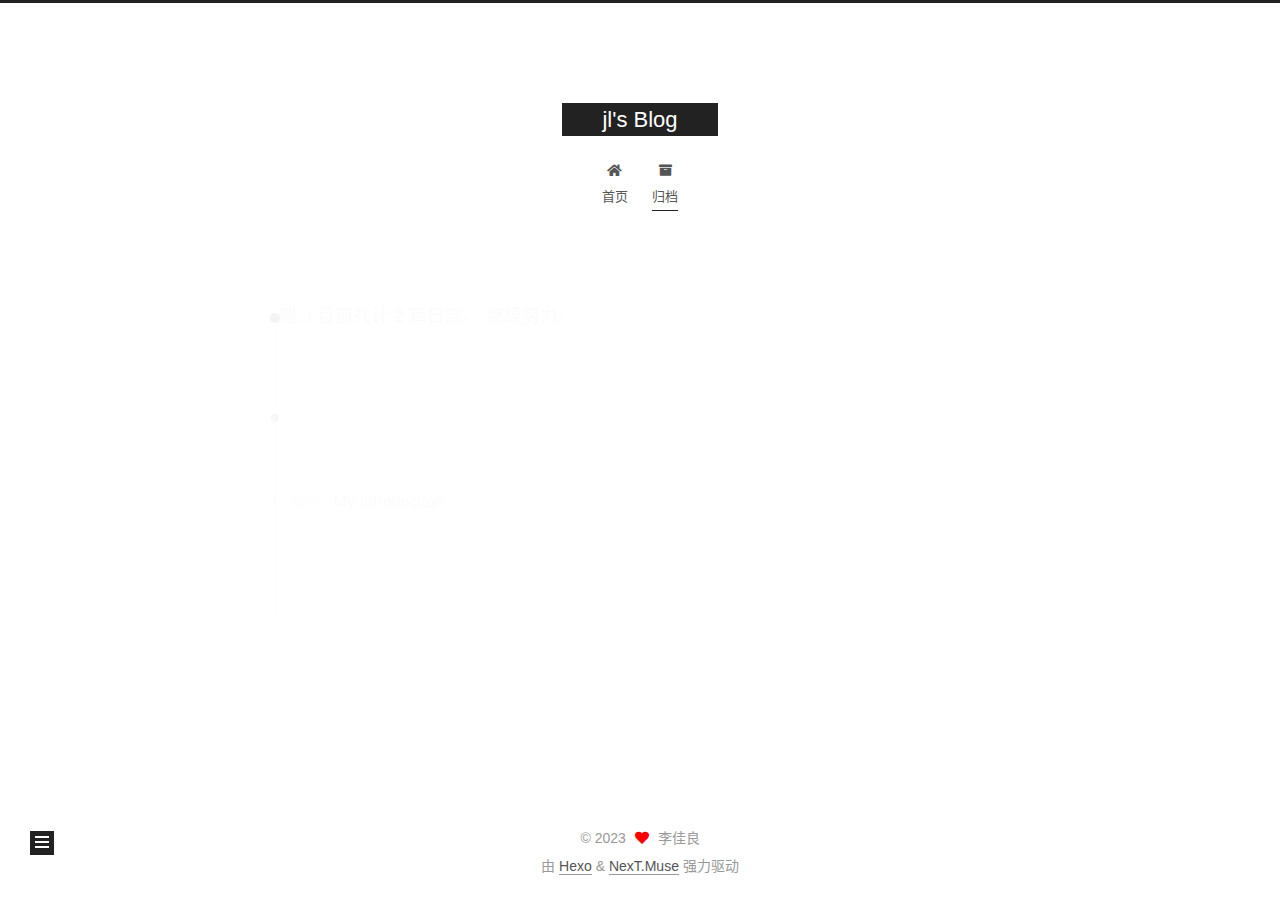
==== archives/index.html @ 87180739 "Site updated: 2023-02-27 22:32:54" ====
<!DOCTYPE html>
<html lang="zh-CN">
<head>
  <meta charset="UTF-8">
<meta name="viewport" content="width=device-width, initial-scale=1, maximum-scale=2">
<meta name="theme-color" content="#222">
<meta name="generator" content="Hexo 5.4.2">
  <link rel="apple-touch-icon" sizes="180x180" href="/images/apple-touch-icon-next.png">
  <link rel="icon" type="image/png" sizes="32x32" href="/images/favicon-32x32-next.png">
  <link rel="icon" type="image/png" sizes="16x16" href="/images/favicon-16x16-next.png">
  <link rel="mask-icon" href="/images/logo.svg" color="#222">

<link rel="stylesheet" href="/css/main.css">


<link rel="stylesheet" href="/lib/font-awesome/css/all.min.css">

<script id="hexo-configurations">
    var NexT = window.NexT || {};
    var CONFIG = {"hostname":"jlfcrnm.cn","root":"/","scheme":"Muse","version":"7.8.0","exturl":false,"sidebar":{"position":"left","display":"post","padding":18,"offset":12,"onmobile":false},"copycode":{"enable":false,"show_result":false,"style":null},"back2top":{"enable":true,"sidebar":false,"scrollpercent":false},"bookmark":{"enable":false,"color":"#222","save":"auto"},"fancybox":false,"mediumzoom":false,"lazyload":false,"pangu":false,"comments":{"style":"tabs","active":null,"storage":true,"lazyload":false,"nav":null},"algolia":{"hits":{"per_page":10},"labels":{"input_placeholder":"Search for Posts","hits_empty":"We didn't find any results for the search: ${query}","hits_stats":"${hits} results found in ${time} ms"}},"localsearch":{"enable":false,"trigger":"auto","top_n_per_article":1,"unescape":false,"preload":false},"motion":{"enable":true,"async":false,"transition":{"post_block":"fadeIn","post_header":"slideDownIn","post_body":"slideDownIn","coll_header":"slideLeftIn","sidebar":"slideUpIn"}}};
  </script>

  <meta property="og:type" content="website">
<meta property="og:title" content="jl&#39;s Blog">
<meta property="og:url" content="http://jlfcrnm.cn/archives/index.html">
<meta property="og:site_name" content="jl&#39;s Blog">
<meta property="og:locale" content="zh_CN">
<meta property="article:author" content="李佳良">
<meta name="twitter:card" content="summary">

<link rel="canonical" href="http://jlfcrnm.cn/archives/">


<script id="page-configurations">
  // https://hexo.io/docs/variables.html
  CONFIG.page = {
    sidebar: "",
    isHome : false,
    isPost : false,
    lang   : 'zh-CN'
  };
</script>

  <title>归档 | jl's Blog</title>
  






  <noscript>
  <style>
  .use-motion .brand,
  .use-motion .menu-item,
  .sidebar-inner,
  .use-motion .post-block,
  .use-motion .pagination,
  .use-motion .comments,
  .use-motion .post-header,
  .use-motion .post-body,
  .use-motion .collection-header { opacity: initial; }

  .use-motion .site-title,
  .use-motion .site-subtitle {
    opacity: initial;
    top: initial;
  }

  .use-motion .logo-line-before i { left: initial; }
  .use-motion .logo-line-after i { right: initial; }
  </style>
</noscript>

</head>

<body itemscope itemtype="http://schema.org/WebPage">
  <div class="container use-motion">
    <div class="headband"></div>

    <header class="header" itemscope itemtype="http://schema.org/WPHeader">
      <div class="header-inner"><div class="site-brand-container">
  <div class="site-nav-toggle">
    <div class="toggle" aria-label="切换导航栏">
      <span class="toggle-line toggle-line-first"></span>
      <span class="toggle-line toggle-line-middle"></span>
      <span class="toggle-line toggle-line-last"></span>
    </div>
  </div>

  <div class="site-meta">

    <a href="/" class="brand" rel="start">
      <span class="logo-line-before"><i></i></span>
      <h1 class="site-title">jl's Blog</h1>
      <span class="logo-line-after"><i></i></span>
    </a>
  </div>

  <div class="site-nav-right">
    <div class="toggle popup-trigger">
    </div>
  </div>
</div>




<nav class="site-nav">
  <ul id="menu" class="main-menu menu">
        <li class="menu-item menu-item-home">

    <a href="/" rel="section"><i class="fa fa-home fa-fw"></i>首页</a>

  </li>
        <li class="menu-item menu-item-archives">

    <a href="/archives/" rel="section"><i class="fa fa-archive fa-fw"></i>归档</a>

  </li>
  </ul>
</nav>




</div>
    </header>

    
  <div class="back-to-top">
    <i class="fa fa-arrow-up"></i>
    <span>0%</span>
  </div>


    <main class="main">
      <div class="main-inner">
        <div class="content-wrap">
          

          <div class="content archive">
            

  
  
  
  <div class="post-block">
    <div class="posts-collapse">
      <div class="collection-title">
        <span class="collection-header">嗯..! 目前共计 2 篇日志。 继续努力。</span>
      </div>

      
    <div class="collection-year">
      <span class="collection-header">2023</span>
    </div>

  <article itemscope itemtype="http://schema.org/Article">
    <header class="post-header">

      <div class="post-meta">
        <time itemprop="dateCreated"
              datetime="2023-02-27T22:08:39+08:00"
              content="2023-02-27">
          02-27
        </time>
      </div>

      <div class="post-title">
          <a class="post-title-link" href="/2023/02/27/My%20introduction/" itemprop="url">
            <span itemprop="name">My Introduction</span>
          </a>
      </div>

    </header>
  </article>

  <article itemscope itemtype="http://schema.org/Article">
    <header class="post-header">

      <div class="post-meta">
        <time itemprop="dateCreated"
              datetime="2023-02-24T16:50:26+08:00"
              content="2023-02-24">
          02-24
        </time>
      </div>

      <div class="post-title">
          <a class="post-title-link" href="/2023/02/24/hello-world/" itemprop="url">
            <span itemprop="name">Hello World</span>
          </a>
      </div>

    </header>
  </article>


    </div>
  </div>
  
  
  

  



          </div>
          

<script>
  window.addEventListener('tabs:register', () => {
    let { activeClass } = CONFIG.comments;
    if (CONFIG.comments.storage) {
      activeClass = localStorage.getItem('comments_active') || activeClass;
    }
    if (activeClass) {
      let activeTab = document.querySelector(`a[href="#comment-${activeClass}"]`);
      if (activeTab) {
        activeTab.click();
      }
    }
  });
  if (CONFIG.comments.storage) {
    window.addEventListener('tabs:click', event => {
      if (!event.target.matches('.tabs-comment .tab-content .tab-pane')) return;
      let commentClass = event.target.classList[1];
      localStorage.setItem('comments_active', commentClass);
    });
  }
</script>

        </div>
          
  
  <div class="toggle sidebar-toggle">
    <span class="toggle-line toggle-line-first"></span>
    <span class="toggle-line toggle-line-middle"></span>
    <span class="toggle-line toggle-line-last"></span>
  </div>

  <aside class="sidebar">
    <div class="sidebar-inner">

      <ul class="sidebar-nav motion-element">
        <li class="sidebar-nav-toc">
          文章目录
        </li>
        <li class="sidebar-nav-overview">
          站点概览
        </li>
      </ul>

      <!--noindex-->
      <div class="post-toc-wrap sidebar-panel">
      </div>
      <!--/noindex-->

      <div class="site-overview-wrap sidebar-panel">
        <div class="site-author motion-element" itemprop="author" itemscope itemtype="http://schema.org/Person">
  <p class="site-author-name" itemprop="name">李佳良</p>
  <div class="site-description" itemprop="description"></div>
</div>
<div class="site-state-wrap motion-element">
  <nav class="site-state">
      <div class="site-state-item site-state-posts">
          <a href="/archives/">
        
          <span class="site-state-item-count">2</span>
          <span class="site-state-item-name">日志</span>
        </a>
      </div>
  </nav>
</div>



      </div>

    </div>
  </aside>
  <div id="sidebar-dimmer"></div>


      </div>
    </main>

    <footer class="footer">
      <div class="footer-inner">
        

        

<div class="copyright">
  
  &copy; 
  <span itemprop="copyrightYear">2023</span>
  <span class="with-love">
    <i class="fa fa-heart"></i>
  </span>
  <span class="author" itemprop="copyrightHolder">李佳良</span>
</div>
  <div class="powered-by">由 <a href="https://hexo.io/" class="theme-link" rel="noopener" target="_blank">Hexo</a> & <a href="https://muse.theme-next.org/" class="theme-link" rel="noopener" target="_blank">NexT.Muse</a> 强力驱动
  </div>

        








      </div>
    </footer>
  </div>

  
  <script src="/lib/anime.min.js"></script>
  <script src="/lib/velocity/velocity.min.js"></script>
  <script src="/lib/velocity/velocity.ui.min.js"></script>

<script src="/js/utils.js"></script>

<script src="/js/motion.js"></script>


<script src="/js/schemes/muse.js"></script>


<script src="/js/next-boot.js"></script>




  















  

  

</body>
</html>
---- css/main.css ----
:root {
  --body-bg-color: #fff;
  --content-bg-color: #fff;
  --card-bg-color: #f5f5f5;
  --text-color: #555;
  --blockquote-color: #666;
  --link-color: #555;
  --link-hover-color: #222;
  --brand-color: #fff;
  --brand-hover-color: #fff;
  --table-row-odd-bg-color: #f9f9f9;
  --table-row-hover-bg-color: #f5f5f5;
  --menu-item-bg-color: #f5f5f5;
  --btn-default-bg: #222;
  --btn-default-color: #fff;
  --btn-default-border-color: #222;
  --btn-default-hover-bg: #fff;
  --btn-default-hover-color: #222;
  --btn-default-hover-border-color: #222;
}
html {
  line-height: 1.15; /* 1 */
  -webkit-text-size-adjust: 100%; /* 2 */
}
body {
  margin: 0;
}
main {
  display: block;
}
h1 {
  font-size: 2em;
  margin: 0.67em 0;
}
hr {
  box-sizing: content-box; /* 1 */
  height: 0; /* 1 */
  overflow: visible; /* 2 */
}
pre {
  font-family: monospace, monospace; /* 1 */
  font-size: 1em; /* 2 */
}
a {
  background: transparent;
}
abbr[title] {
  border-bottom: none; /* 1 */
  text-decoration: underline; /* 2 */
  text-decoration: underline dotted; /* 2 */
}
b,
strong {
  font-weight: bolder;
}
code,
kbd,
samp {
  font-family: monospace, monospace; /* 1 */
  font-size: 1em; /* 2 */
}
small {
  font-size: 80%;
}
sub,
sup {
  font-size: 75%;
  line-height: 0;
  position: relative;
  vertical-align: baseline;
}
sub {
  bottom: -0.25em;
}
sup {
  top: -0.5em;
}
img {
  border-style: none;
}
button,
input,
optgroup,
select,
textarea {
  font-family: inherit; /* 1 */
  font-size: 100%; /* 1 */
  line-height: 1.15; /* 1 */
  margin: 0; /* 2 */
}
button,
input {
/* 1 */
  overflow: visible;
}
button,
select {
/* 1 */
  text-transform: none;
}
button,
[type='button'],
[type='reset'],
[type='submit'] {
  -webkit-appearance: button;
}
button::-moz-focus-inner,
[type='button']::-moz-focus-inner,
[type='reset']::-moz-focus-inner,
[type='submit']::-moz-focus-inner {
  border-style: none;
  padding: 0;
}
button:-moz-focusring,
[type='button']:-moz-focusring,
[type='reset']:-moz-focusring,
[type='submit']:-moz-focusring {
  outline: 1px dotted ButtonText;
}
fieldset {
  padding: 0.35em 0.75em 0.625em;
}
legend {
  box-sizing: border-box; /* 1 */
  color: inherit; /* 2 */
  display: table; /* 1 */
  max-width: 100%; /* 1 */
  padding: 0; /* 3 */
  white-space: normal; /* 1 */
}
progress {
  vertical-align: baseline;
}
textarea {
  overflow: auto;
}
[type='checkbox'],
[type='radio'] {
  box-sizing: border-box; /* 1 */
  padding: 0; /* 2 */
}
[type='number']::-webkit-inner-spin-button,
[type='number']::-webkit-outer-spin-button {
  height: auto;
}
[type='search'] {
  outline-offset: -2px; /* 2 */
  -webkit-appearance: textfield; /* 1 */
}
[type='search']::-webkit-search-decoration {
  -webkit-appearance: none;
}
::-webkit-file-upload-button {
  font: inherit; /* 2 */
  -webkit-appearance: button; /* 1 */
}
details {
  display: block;
}
summary {
  display: list-item;
}
template {
  display: none;
}
[hidden] {
  display: none;
}
::selection {
  background: #262a30;
  color: #eee;
}
html,
body {
  height: 100%;
}
body {
  background: var(--body-bg-color);
  color: var(--text-color);
  font-family: 'Lato', "PingFang SC", "Microsoft YaHei", sans-serif;
  font-size: 1em;
  line-height: 2;
}
@media (max-width: 991px) {
  body {
    padding-left: 0 !important;
    padding-right: 0 !important;
  }
}
h1,
h2,
h3,
h4,
h5,
h6 {
  font-family: 'Lato', "PingFang SC", "Microsoft YaHei", sans-serif;
  font-weight: bold;
  line-height: 1.5;
  margin: 20px 0 15px;
}
h1 {
  font-size: 1.5em;
}
h2 {
  font-size: 1.375em;
}
h3 {
  font-size: 1.25em;
}
h4 {
  font-size: 1.125em;
}
h5 {
  font-size: 1em;
}
h6 {
  font-size: 0.875em;
}
p {
  margin: 0 0 20px 0;
}
a,
span.exturl {
  border-bottom: 1px solid #999;
  color: var(--link-color);
  outline: 0;
  text-decoration: none;
  overflow-wrap: break-word;
  word-wrap: break-word;
  cursor: pointer;
}
a:hover,
span.exturl:hover {
  border-bottom-color: var(--link-hover-color);
  color: var(--link-hover-color);
}
iframe,
img,
video {
  display: block;
  margin-left: auto;
  margin-right: auto;
  max-width: 100%;
}
hr {
  background-image: repeating-linear-gradient(-45deg, #ddd, #ddd 4px, transparent 4px, transparent 8px);
  border: 0;
  height: 3px;
  margin: 40px 0;
}
blockquote {
  border-left: 4px solid #ddd;
  color: var(--blockquote-color);
  margin: 0;
  padding: 0 15px;
}
blockquote cite::before {
  content: '-';
  padding: 0 5px;
}
dt {
  font-weight: bold;
}
dd {
  margin: 0;
  padding: 0;
}
kbd {
  background-color: #f5f5f5;
  background-image: linear-gradient(#eee, #fff, #eee);
  border: 1px solid #ccc;
  border-radius: 0.2em;
  box-shadow: 0.1em 0.1em 0.2em rgba(0,0,0,0.1);
  color: #555;
  font-family: inherit;
  padding: 0.1em 0.3em;
  white-space: nowrap;
}
.table-container {
  overflow: auto;
}
table {
  border-collapse: collapse;
  border-spacing: 0;
  font-size: 0.875em;
  margin: 0 0 20px 0;
  width: 100%;
}
tbody tr:nth-of-type(odd) {
  background: var(--table-row-odd-bg-color);
}
tbody tr:hover {
  background: var(--table-row-hover-bg-color);
}
caption,
th,
td {
  font-weight: normal;
  padding: 8px;
  vertical-align: middle;
}
th,
td {
  border: 1px solid #ddd;
  border-bottom: 3px solid #ddd;
}
th {
  font-weight: 700;
  padding-bottom: 10px;
}
td {
  border-bottom-width: 1px;
}
.btn {
  background: var(--btn-default-bg);
  border: 2px solid var(--btn-default-border-color);
  border-radius: 0;
  color: var(--btn-default-color);
  display: inline-block;
  font-size: 0.875em;
  line-height: 2;
  padding: 0 20px;
  text-decoration: none;
  transition-property: background-color;
  transition-delay: 0s;
  transition-duration: 0.2s;
  transition-timing-function: ease-in-out;
}
.btn:hover {
  background: var(--btn-default-hover-bg);
  border-color: var(--btn-default-hover-border-color);
  color: var(--btn-default-hover-color);
}
.btn + .btn {
  margin: 0 0 8px 8px;
}
.btn .fa-fw {
  text-align: left;
  width: 1.285714285714286em;
}
.toggle {
  line-height: 0;
}
.toggle .toggle-line {
  background: #fff;
  display: inline-block;
  height: 2px;
  left: 0;
  position: relative;
  top: 0;
  transition: all 0.4s;
  vertical-align: top;
  width: 100%;
}
.toggle .toggle-line:not(:first-child) {
  margin-top: 3px;
}
.toggle.toggle-arrow .toggle-line-first {
  left: 50%;
  top: 2px;
  transform: rotate(45deg);
  width: 50%;
}
.toggle.toggle-arrow .toggle-line-middle {
  left: 2px;
  width: 90%;
}
.toggle.toggle-arrow .toggle-line-last {
  left: 50%;
  top: -2px;
  transform: rotate(-45deg);
  width: 50%;
}
.toggle.toggle-close .toggle-line-first {
  transform: rotate(-45deg);
  top: 5px;
}
.toggle.toggle-close .toggle-line-middle {
  opacity: 0;
}
.toggle.toggle-close .toggle-line-last {
  transform: rotate(45deg);
  top: -5px;
}
.highlight,
pre {
  background: #f7f7f7;
  color: #4d4d4c;
  line-height: 1.6;
  margin: 0 auto 20px;
}
pre,
code {
  font-family: consolas, Menlo, monospace, "PingFang SC", "Microsoft YaHei";
}
code {
  background: #eee;
  border-radius: 3px;
  color: #555;
  padding: 2px 4px;
  overflow-wrap: break-word;
  word-wrap: break-word;
}
.highlight *::selection {
  background: #d6d6d6;
}
.highlight pre {
  border: 0;
  margin: 0;
  padding: 10px 0;
}
.highlight table {
  border: 0;
  margin: 0;
  width: auto;
}
.highlight td {
  border: 0;
  padding: 0;
}
.highlight figcaption {
  background: #eff2f3;
  color: #4d4d4c;
  display: flex;
  font-size: 0.875em;
  justify-content: space-between;
  line-height: 1.2;
  padding: 0.5em;
}
.highlight figcaption a {
  color: #4d4d4c;
}
.highlight figcaption a:hover {
  border-bottom-color: #4d4d4c;
}
.highlight .gutter {
  -moz-user-select: none;
  -ms-user-select: none;
  -webkit-user-select: none;
  user-select: none;
}
.highlight .gutter pre {
  background: #eff2f3;
  color: #869194;
  padding-left: 10px;
  padding-right: 10px;
  text-align: right;
}
.highlight .code pre {
  background: #f7f7f7;
  padding-left: 10px;
  width: 100%;
}
.gist table {
  width: auto;
}
.gist table td {
  border: 0;
}
pre {
  overflow: auto;
  padding: 10px;
}
pre code {
  background: none;
  color: #4d4d4c;
  font-size: 0.875em;
  padding: 0;
  text-shadow: none;
}
pre .deletion {
  background: #fdd;
}
pre .addition {
  background: #dfd;
}
pre .meta {
  color: #eab700;
  -moz-user-select: none;
  -ms-user-select: none;
  -webkit-user-select: none;
  user-select: none;
}
pre .comment {
  color: #8e908c;
}
pre .variable,
pre .attribute,
pre .tag,
pre .name,
pre .regexp,
pre .ruby .constant,
pre .xml .tag .title,
pre .xml .pi,
pre .xml .doctype,
pre .html .doctype,
pre .css .id,
pre .css .class,
pre .css .pseudo {
  color: #c82829;
}
pre .number,
pre .preprocessor,
pre .built_in,
pre .builtin-name,
pre .literal,
pre .params,
pre .constant,
pre .command {
  color: #f5871f;
}
pre .ruby .class .title,
pre .css .rules .attribute,
pre .string,
pre .symbol,
pre .value,
pre .inheritance,
pre .header,
pre .ruby .symbol,
pre .xml .cdata,
pre .special,
pre .formula {
  color: #718c00;
}
pre .title,
pre .css .hexcolor {
  color: #3e999f;
}
pre .function,
pre .python .decorator,
pre .python .title,
pre .ruby .function .title,
pre .ruby .title .keyword,
pre .perl .sub,
pre .javascript .title,
pre .coffeescript .title {
  color: #4271ae;
}
pre .keyword,
pre .javascript .function {
  color: #8959a8;
}
.blockquote-center {
  border-left: none;
  margin: 40px 0;
  padding: 0;
  position: relative;
  text-align: center;
}
.blockquote-center .fa {
  display: block;
  opacity: 0.6;
  position: absolute;
  width: 100%;
}
.blockquote-center .fa-quote-left {
  border-top: 1px solid #ccc;
  text-align: left;
  top: -20px;
}
.blockquote-center .fa-quote-right {
  border-bottom: 1px solid #ccc;
  text-align: right;
  bottom: -20px;
}
.blockquote-center p,
.blockquote-center div {
  text-align: center;
}
.post-body .group-picture img {
  margin: 0 auto;
  padding: 0 3px;
}
.group-picture-row {
  margin-bottom: 6px;
  overflow: hidden;
}
.group-picture-column {
  float: left;
  margin-bottom: 10px;
}
.post-body .label {
  color: #555;
  display: inline;
  padding: 0 2px;
}
.post-body .label.default {
  background: #f0f0f0;
}
.post-body .label.primary {
  background: #efe6f7;
}
.post-body .label.info {
  background: #e5f2f8;
}
.post-body .label.success {
  background: #e7f4e9;
}
.post-body .label.warning {
  background: #fcf6e1;
}
.post-body .label.danger {
  background: #fae8eb;
}
.post-body .tabs {
  margin-bottom: 20px;
}
.post-body .tabs,
.tabs-comment {
  display: block;
  padding-top: 10px;
  position: relative;
}
.post-body .tabs ul.nav-tabs,
.tabs-comment ul.nav-tabs {
  display: flex;
  flex-wrap: wrap;
  margin: 0;
  margin-bottom: -1px;
  padding: 0;
}
@media (max-width: 413px) {
  .post-body .tabs ul.nav-tabs,
  .tabs-comment ul.nav-tabs {
    display: block;
    margin-bottom: 5px;
  }
}
.post-body .tabs ul.nav-tabs li.tab,
.tabs-comment ul.nav-tabs li.tab {
  border-bottom: 1px solid #ddd;
  border-left: 1px solid transparent;
  border-right: 1px solid transparent;
  border-top: 3px solid transparent;
  flex-grow: 1;
  list-style-type: none;
  border-radius: 0 0 0 0;
}
@media (max-width: 413px) {
  .post-body .tabs ul.nav-tabs li.tab,
  .tabs-comment ul.nav-tabs li.tab {
    border-bottom: 1px solid transparent;
    border-left: 3px solid transparent;
    border-right: 1px solid transparent;
    border-top: 1px solid transparent;
  }
}
@media (max-width: 413px) {
  .post-body .tabs ul.nav-tabs li.tab,
  .tabs-comment ul.nav-tabs li.tab {
    border-radius: 0;
  }
}
.post-body .tabs ul.nav-tabs li.tab a,
.tabs-comment ul.nav-tabs li.tab a {
  border-bottom: initial;
  display: block;
  line-height: 1.8;
  outline: 0;
  padding: 0.25em 0.75em;
  text-align: center;
  transition-delay: 0s;
  transition-duration: 0.2s;
  transition-timing-function: ease-out;
}
.post-body .tabs ul.nav-tabs li.tab a i,
.tabs-comment ul.nav-tabs li.tab a i {
  width: 1.285714285714286em;
}
.post-body .tabs ul.nav-tabs li.tab.active,
.tabs-comment ul.nav-tabs li.tab.active {
  border-bottom: 1px solid transparent;
  border-left: 1px solid #ddd;
  border-right: 1px solid #ddd;
  border-top: 3px solid #fc6423;
}
@media (max-width: 413px) {
  .post-body .tabs ul.nav-tabs li.tab.active,
  .tabs-comment ul.nav-tabs li.tab.active {
    border-bottom: 1px solid #ddd;
    border-left: 3px solid #fc6423;
    border-right: 1px solid #ddd;
    border-top: 1px solid #ddd;
  }
}
.post-body .tabs ul.nav-tabs li.tab.active a,
.tabs-comment ul.nav-tabs li.tab.active a {
  color: var(--link-color);
  cursor: default;
}
.post-body .tabs .tab-content .tab-pane,
.tabs-comment .tab-content .tab-pane {
  border: 1px solid #ddd;
  border-top: 0;
  padding: 20px 20px 0 20px;
  border-radius: 0;
}
.post-body .tabs .tab-content .tab-pane:not(.active),
.tabs-comment .tab-content .tab-pane:not(.active) {
  display: none;
}
.post-body .tabs .tab-content .tab-pane.active,
.tabs-comment .tab-content .tab-pane.active {
  display: block;
}
.post-body .tabs .tab-content .tab-pane.active:nth-of-type(1),
.tabs-comment .tab-content .tab-pane.active:nth-of-type(1) {
  border-radius: 0 0 0 0;
}
@media (max-width: 413px) {
  .post-body .tabs .tab-content .tab-pane.active:nth-of-type(1),
  .tabs-comment .tab-content .tab-pane.active:nth-of-type(1) {
    border-radius: 0;
  }
}
.post-body .note {
  border-radius: 3px;
  margin-bottom: 20px;
  padding: 1em;
  position: relative;
  border: 1px solid #eee;
  border-left-width: 5px;
}
.post-body .note h2,
.post-body .note h3,
.post-body .note h4,
.post-body .note h5,
.post-body .note h6 {
  margin-top: 0;
  border-bottom: initial;
  margin-bottom: 0;
  padding-top: 0;
}
.post-body .note p:first-child,
.post-body .note ul:first-child,
.post-body .note ol:first-child,
.post-body .note table:first-child,
.post-body .note pre:first-child,
.post-body .note blockquote:first-child,
.post-body .note img:first-child {
  margin-top: 0;
}
.post-body .note p:last-child,
.post-body .note ul:last-child,
.post-body .note ol:last-child,
.post-body .note table:last-child,
.post-body .note pre:last-child,
.post-body .note blockquote:last-child,
.post-body .note img:last-child {
  margin-bottom: 0;
}
.post-body .note.default {
  border-left-color: #777;
}
.post-body .note.default h2,
.post-body .note.default h3,
.post-body .note.default h4,
.post-body .note.default h5,
.post-body .note.default h6 {
  color: #777;
}
.post-body .note.primary {
  border-left-color: #6f42c1;
}
.post-body .note.primary h2,
.post-body .note.primary h3,
.post-body .note.primary h4,
.post-body .note.primary h5,
.post-body .note.primary h6 {
  color: #6f42c1;
}
.post-body .note.info {
  border-left-color: #428bca;
}
.post-body .note.info h2,
.post-body .note.info h3,
.post-body .note.info h4,
.post-body .note.info h5,
.post-body .note.info h6 {
  color: #428bca;
}
.post-body .note.success {
  border-left-color: #5cb85c;
}
.post-body .note.success h2,
.post-body .note.success h3,
.post-body .note.success h4,
.post-body .note.success h5,
.post-body .note.success h6 {
  color: #5cb85c;
}
.post-body .note.warning {
  border-left-color: #f0ad4e;
}
.post-body .note.warning h2,
.post-body .note.warning h3,
.post-body .note.warning h4,
.post-body .note.warning h5,
.post-body .note.warning h6 {
  color: #f0ad4e;
}
.post-body .note.danger {
  border-left-color: #d9534f;
}
.post-body .note.danger h2,
.post-body .note.danger h3,
.post-body .note.danger h4,
.post-body .note.danger h5,
.post-body .note.danger h6 {
  color: #d9534f;
}
.pagination .prev,
.pagination .next,
.pagination .page-number,
.pagination .space {
  display: inline-block;
  margin: 0 10px;
  padding: 0 11px;
  position: relative;
  top: -1px;
}
@media (max-width: 767px) {
  .pagination .prev,
  .pagination .next,
  .pagination .page-number,
  .pagination .space {
    margin: 0 5px;
  }
}
.pagination {
  border-top: 1px solid #eee;
  margin: 120px 0 0;
  text-align: center;
}
.pagination .prev,
.pagination .next,
.pagination .page-number {
  border-bottom: 0;
  border-top: 1px solid #eee;
  transition-property: border-color;
  transition-delay: 0s;
  transition-duration: 0.2s;
  transition-timing-function: ease-in-out;
}
.pagination .prev:hover,
.pagination .next:hover,
.pagination .page-number:hover {
  border-top-color: #222;
}
.pagination .space {
  margin: 0;
  padding: 0;
}
.pagination .prev {
  margin-left: 0;
}
.pagination .next {
  margin-right: 0;
}
.pagination .page-number.current {
  background: #ccc;
  border-top-color: #ccc;
  color: #fff;
}
@media (max-width: 767px) {
  .pagination {
    border-top: none;
  }
  .pagination .prev,
  .pagination .next,
  .pagination .page-number {
    border-bottom: 1px solid #eee;
    border-top: 0;
    margin-bottom: 10px;
    padding: 0 10px;
  }
  .pagination .prev:hover,
  .pagination .next:hover,
  .pagination .page-number:hover {
    border-bottom-color: #222;
  }
}
.comments {
  margin-top: 60px;
  overflow: hidden;
}
.comment-button-group {
  display: flex;
  flex-wrap: wrap-reverse;
  justify-content: center;
  margin: 1em 0;
}
.comment-button-group .comment-button {
  margin: 0.1em 0.2em;
}
.comment-button-group .comment-button.active {
  background: var(--btn-default-hover-bg);
  border-color: var(--btn-default-hover-border-color);
  color: var(--btn-default-hover-color);
}
.comment-position {
  display: none;
}
.comment-position.active {
  display: block;
}
.tabs-comment {
  background: var(--content-bg-color);
  margin-top: 4em;
  padding-top: 0;
}
.tabs-comment .comments {
  border: 0;
  box-shadow: none;
  margin-top: 0;
  padding-top: 0;
}
.container {
  min-height: 100%;
  position: relative;
}
.main-inner {
  margin: 0 auto;
  width: 700px;
}
@media (min-width: 1200px) {
  .main-inner {
    width: 800px;
  }
}
@media (min-width: 1600px) {
  .main-inner {
    width: 900px;
  }
}
@media (max-width: 767px) {
  .content-wrap {
    padding: 0 20px;
  }
}
.header {
  background: transparent;
}
.header-inner {
  margin: 0 auto;
  width: 700px;
}
@media (min-width: 1200px) {
  .header-inner {
    width: 800px;
  }
}
@media (min-width: 1600px) {
  .header-inner {
    width: 900px;
  }
}
.site-brand-container {
  display: flex;
  flex-shrink: 0;
  padding: 0 10px;
}
.headband {
  background: #222;
  height: 3px;
}
.site-meta {
  flex-grow: 1;
  text-align: center;
}
@media (max-width: 767px) {
  .site-meta {
    text-align: center;
  }
}
.brand {
  border-bottom: none;
  color: var(--brand-color);
  display: inline-block;
  line-height: 1.375em;
  padding: 0 40px;
  position: relative;
}
.brand:hover {
  color: var(--brand-hover-color);
}
.site-title {
  font-family: 'Lato', "PingFang SC", "Microsoft YaHei", sans-serif;
  font-size: 1.375em;
  font-weight: normal;
  margin: 0;
}
.site-subtitle {
  color: #999;
  font-size: 0.8125em;
  margin: 10px 0;
}
.use-motion .brand {
  opacity: 0;
}
.use-motion .site-title,
.use-motion .site-subtitle,
.use-motion .custom-logo-image {
  opacity: 0;
  position: relative;
  top: -10px;
}
.site-nav-toggle,
.site-nav-right {
  display: none;
}
@media (max-width: 767px) {
  .site-nav-toggle,
  .site-nav-right {
    display: flex;
    flex-direction: column;
    justify-content: center;
  }
}
.site-nav-toggle .toggle,
.site-nav-right .toggle {
  color: var(--text-color);
  padding: 10px;
  width: 22px;
}
.site-nav-toggle .toggle .toggle-line,
.site-nav-right .toggle .toggle-line {
  background: var(--text-color);
  border-radius: 1px;
}
.site-nav {
  display: block;
}
@media (max-width: 767px) {
  .site-nav {
    clear: both;
    display: none;
  }
}
.site-nav.site-nav-on {
  display: block;
}
.menu {
  margin-top: 20px;
  padding-left: 0;
  text-align: center;
}
.menu-item {
  display: inline-block;
  list-style: none;
  margin: 0 10px;
}
@media (max-width: 767px) {
  .menu-item {
    display: block;
    margin-top: 10px;
  }
  .menu-item.menu-item-search {
    display: none;
  }
}
.menu-item a,
.menu-item span.exturl {
  border-bottom: 0;
  display: block;
  font-size: 0.8125em;
  transition-property: border-color;
  transition-delay: 0s;
  transition-duration: 0.2s;
  transition-timing-function: ease-in-out;
}
@media (hover: none) {
  .menu-item a:hover,
  .menu-item span.exturl:hover {
    border-bottom-color: transparent !important;
  }
}
.menu-item .fa,
.menu-item .fab,
.menu-item .far,
.menu-item .fas {
  margin-right: 8px;
}
.menu-item .badge {
  display: inline-block;
  font-weight: bold;
  line-height: 1;
  margin-left: 0.35em;
  margin-top: 0.35em;
  text-align: center;
  white-space: nowrap;
}
@media (max-width: 767px) {
  .menu-item .badge {
    float: right;
    margin-left: 0;
  }
}
.menu-item-active a,
.menu .menu-item a:hover,
.menu .menu-item span.exturl:hover {
  background: var(--menu-item-bg-color);
}
.use-motion .menu-item {
  opacity: 0;
}
.sidebar {
  background: #222;
  bottom: 0;
  box-shadow: inset 0 2px 6px #000;
  position: fixed;
  top: 0;
}
@media (max-width: 991px) {
  .sidebar {
    display: none;
  }
}
.sidebar-inner {
  color: #999;
  padding: 18px 10px;
  text-align: center;
}
.cc-license {
  margin-top: 10px;
  text-align: center;
}
.cc-license .cc-opacity {
  border-bottom: none;
  opacity: 0.7;
}
.cc-license .cc-opacity:hover {
  opacity: 0.9;
}
.cc-license img {
  display: inline-block;
}
.site-author-image {
  border: 2px solid #333;
  display: block;
  margin: 0 auto;
  max-width: 96px;
  padding: 2px;
}
.site-author-name {
  color: #f5f5f5;
  font-weight: normal;
  margin: 5px 0 0;
  text-align: center;
}
.site-description {
  color: #999;
  font-size: 1em;
  margin-top: 5px;
  text-align: center;
}
.links-of-author {
  margin-top: 15px;
}
.links-of-author a,
.links-of-author span.exturl {
  border-bottom-color: #555;
  display: inline-block;
  font-size: 0.8125em;
  margin-bottom: 10px;
  margin-right: 10px;
  vertical-align: middle;
}
.links-of-author a::before,
.links-of-author span.exturl::before {
  background: #9f9cff;
  border-radius: 50%;
  content: ' ';
  display: inline-block;
  height: 4px;
  margin-right: 3px;
  vertical-align: middle;
  width: 4px;
}
.sidebar-button {
  margin-top: 15px;
}
.sidebar-button a {
  border: 1px solid #fc6423;
  border-radius: 4px;
  color: #fc6423;
  display: inline-block;
  padding: 0 15px;
}
.sidebar-button a .fa,
.sidebar-button a .fab,
.sidebar-button a .far,
.sidebar-button a .fas {
  margin-right: 5px;
}
.sidebar-button a:hover {
  background: #fc6423;
  border: 1px solid #fc6423;
  color: #fff;
}
.sidebar-button a:hover .fa,
.sidebar-button a:hover .fab,
.sidebar-button a:hover .far,
.sidebar-button a:hover .fas {
  color: #fff;
}
.links-of-blogroll {
  font-size: 0.8125em;
  margin-top: 10px;
}
.links-of-blogroll-title {
  font-size: 0.875em;
  font-weight: 600;
  margin-top: 0;
}
.links-of-blogroll-list {
  list-style: none;
  margin: 0;
  padding: 0;
}
#sidebar-dimmer {
  display: none;
}
@media (max-width: 767px) {
  #sidebar-dimmer {
    background: #000;
    display: block;
    height: 100%;
    left: 100%;
    opacity: 0;
    position: fixed;
    top: 0;
    width: 100%;
    z-index: 1100;
  }
  .sidebar-active + #sidebar-dimmer {
    opacity: 0.7;
    transform: translateX(-100%);
    transition: opacity 0.5s;
  }
}
.sidebar-nav {
  margin: 0;
  padding-bottom: 20px;
  padding-left: 0;
}
.sidebar-nav li {
  border-bottom: 1px solid transparent;
  color: #666;
  cursor: pointer;
  display: inline-block;
  font-size: 0.875em;
}
.sidebar-nav li.sidebar-nav-overview {
  margin-left: 10px;
}
.sidebar-nav li:hover {
  color: #f5f5f5;
}
.sidebar-nav .sidebar-nav-active {
  border-bottom-color: #87daff;
  color: #87daff;
}
.sidebar-nav .sidebar-nav-active:hover {
  color: #87daff;
}
.sidebar-panel {
  display: none;
  overflow-x: hidden;
  overflow-y: auto;
}
.sidebar-panel-active {
  display: block;
}
.sidebar-toggle {
  background: #222;
  bottom: 45px;
  cursor: pointer;
  height: 14px;
  left: 30px;
  padding: 5px;
  position: fixed;
  width: 14px;
  z-index: 1300;
}
@media (max-width: 991px) {
  .sidebar-toggle {
    left: 20px;
    opacity: 0.8;
    display: none;
  }
}
.sidebar-toggle:hover .toggle-line {
  background: #87daff;
}
.post-toc {
  font-size: 0.875em;
}
.post-toc ol {
  list-style: none;
  margin: 0;
  padding: 0 2px 5px 10px;
  text-align: left;
}
.post-toc ol > ol {
  padding-left: 0;
}
.post-toc ol a {
  transition-property: all;
  transition-delay: 0s;
  transition-duration: 0.2s;
  transition-timing-function: ease-in-out;
}
.post-toc .nav-item {
  line-height: 1.8;
  overflow: hidden;
  text-overflow: ellipsis;
  white-space: nowrap;
}
.post-toc .nav .nav-child {
  display: none;
}
.post-toc .nav .active > .nav-child {
  display: block;
}
.post-toc .nav .active-current > .nav-child {
  display: block;
}
.post-toc .nav .active-current > .nav-child > .nav-item {
  display: block;
}
.post-toc .nav .active > a {
  border-bottom-color: #87daff;
  color: #87daff;
}
.post-toc .nav .active-current > a {
  color: #87daff;
}
.post-toc .nav .active-current > a:hover {
  color: #87daff;
}
.site-state {
  display: flex;
  justify-content: center;
  line-height: 1.4;
  margin-top: 10px;
  overflow: hidden;
  text-align: center;
  white-space: nowrap;
}
.site-state-item {
  padding: 0 15px;
}
.site-state-item:not(:first-child) {
  border-left: 1px solid #333;
}
.site-state-item a {
  border-bottom: none;
}
.site-state-item-count {
  display: block;
  font-size: 1.25em;
  font-weight: 600;
  text-align: center;
}
.site-state-item-name {
  color: inherit;
  font-size: 0.875em;
}
.footer {
  color: #999;
  font-size: 0.875em;
  padding: 20px 0;
}
.footer.footer-fixed {
  bottom: 0;
  left: 0;
  position: absolute;
  right: 0;
}
.footer-inner {
  box-sizing: border-box;
  margin: 0 auto;
  text-align: center;
  width: 700px;
}
@media (min-width: 1200px) {
  .footer-inner {
    width: 800px;
  }
}
@media (min-width: 1600px) {
  .footer-inner {
    width: 900px;
  }
}
.languages {
  display: inline-block;
  font-size: 1.125em;
  position: relative;
}
.languages .lang-select-label span {
  margin: 0 0.5em;
}
.languages .lang-select {
  height: 100%;
  left: 0;
  opacity: 0;
  position: absolute;
  top: 0;
  width: 100%;
}
.with-love {
  color: #ff0000;
  display: inline-block;
  margin: 0 5px;
}
.powered-by,
.theme-info {
  display: inline-block;
}
@-moz-keyframes iconAnimate {
  0%, 100% {
    transform: scale(1);
  }
  10%, 30% {
    transform: scale(0.9);
  }
  20%, 40%, 60%, 80% {
    transform: scale(1.1);
  }
  50%, 70% {
    transform: scale(1.1);
  }
}
@-webkit-keyframes iconAnimate {
  0%, 100% {
    transform: scale(1);
  }
  10%, 30% {
    transform: scale(0.9);
  }
  20%, 40%, 60%, 80% {
    transform: scale(1.1);
  }
  50%, 70% {
    transform: scale(1.1);
  }
}
@-o-keyframes iconAnimate {
  0%, 100% {
    transform: scale(1);
  }
  10%, 30% {
    transform: scale(0.9);
  }
  20%, 40%, 60%, 80% {
    transform: scale(1.1);
  }
  50%, 70% {
    transform: scale(1.1);
  }
}
@keyframes iconAnimate {
  0%, 100% {
    transform: scale(1);
  }
  10%, 30% {
    transform: scale(0.9);
  }
  20%, 40%, 60%, 80% {
    transform: scale(1.1);
  }
  50%, 70% {
    transform: scale(1.1);
  }
}
.back-to-top {
  font-size: 12px;
  text-align: center;
  transition-delay: 0s;
  transition-duration: 0.2s;
  transition-timing-function: ease-in-out;
}
.back-to-top {
  background: #222;
  bottom: -100px;
  box-sizing: border-box;
  color: #fff;
  cursor: pointer;
  left: 30px;
  opacity: 1;
  padding: 0 6px;
  position: fixed;
  transition-property: bottom;
  z-index: 1300;
  width: 24px;
}
.back-to-top span {
  display: none;
}
.back-to-top:hover {
  color: #87daff;
}
.back-to-top.back-to-top-on {
  bottom: 19px;
}
@media (max-width: 991px) {
  .back-to-top {
    left: 20px;
    opacity: 0.8;
  }
}
.post-body {
  font-family: 'Lato', "PingFang SC", "Microsoft YaHei", sans-serif;
  overflow-wrap: break-word;
  word-wrap: break-word;
}
@media (min-width: 1200px) {
  .post-body {
    font-size: 1.125em;
  }
}
.post-body .exturl .fa {
  font-size: 0.875em;
  margin-left: 4px;
}
.post-body .image-caption,
.post-body .figure .caption {
  color: #999;
  font-size: 0.875em;
  font-weight: bold;
  line-height: 1;
  margin: -20px auto 15px;
  text-align: center;
}
.post-sticky-flag {
  display: inline-block;
  transform: rotate(30deg);
}
.post-button {
  margin-top: 40px;
  text-align: center;
}
.use-motion .post-block,
.use-motion .pagination,
.use-motion .comments {
  opacity: 0;
}
.use-motion .post-header {
  opacity: 0;
}
.use-motion .post-body {
  opacity: 0;
}
.use-motion .collection-header {
  opacity: 0;
}
.posts-collapse {
  margin-left: 35px;
  position: relative;
}
@media (max-width: 767px) {
  .posts-collapse {
    margin-left: 0px;
    margin-right: 0px;
  }
}
.posts-collapse .collection-title {
  font-size: 1.125em;
  position: relative;
}
.posts-collapse .collection-title::before {
  background: #999;
  border: 1px solid #fff;
  border-radius: 50%;
  content: ' ';
  height: 10px;
  left: 0;
  margin-left: -6px;
  margin-top: -4px;
  position: absolute;
  top: 50%;
  width: 10px;
}
.posts-collapse .collection-year {
  font-size: 1.5em;
  font-weight: bold;
  margin: 60px 0;
  position: relative;
}
.posts-collapse .collection-year::before {
  background: #bbb;
  border-radius: 50%;
  content: ' ';
  height: 8px;
  left: 0;
  margin-left: -4px;
  margin-top: -4px;
  position: absolute;
  top: 50%;
  width: 8px;
}
.posts-collapse .collection-header {
  display: block;
  margin: 0 0 0 20px;
}
.posts-collapse .collection-header small {
  color: #bbb;
  margin-left: 5px;
}
.posts-collapse .post-header {
  border-bottom: 1px dashed #ccc;
  margin: 30px 0;
  padding-left: 15px;
  position: relative;
  transition-property: border;
  transition-delay: 0s;
  transition-duration: 0.2s;
  transition-timing-function: ease-in-out;
}
.posts-collapse .post-header::before {
  background: #bbb;
  border: 1px solid #fff;
  border-radius: 50%;
  content: ' ';
  height: 6px;
  left: 0;
  margin-left: -4px;
  position: absolute;
  top: 0.75em;
  transition-property: background;
  width: 6px;
  transition-delay: 0s;
  transition-duration: 0.2s;
  transition-timing-function: ease-in-out;
}
.posts-collapse .post-header:hover {
  border-bottom-color: #666;
}
.posts-collapse .post-header:hover::before {
  background: #222;
}
.posts-collapse .post-meta {
  display: inline;
  font-size: 0.75em;
  margin-right: 10px;
}
.posts-collapse .post-title {
  display: inline;
}
.posts-collapse .post-title a,
.posts-collapse .post-title span.exturl {
  border-bottom: none;
  color: var(--link-color);
}
.posts-collapse .post-title .fa-external-link-alt {
  font-size: 0.875em;
  margin-left: 5px;
}
.posts-collapse::before {
  background: #f5f5f5;
  content: ' ';
  height: 100%;
  left: 0;
  margin-left: -2px;
  position: absolute;
  top: 1.25em;
  width: 4px;
}
.post-eof {
  background: #ccc;
  height: 1px;
  margin: 80px auto 60px;
  text-align: center;
  width: 8%;
}
.post-block:last-of-type .post-eof {
  display: none;
}
.content {
  padding-top: 40px;
}
@media (min-width: 992px) {
  .post-body {
    text-align: justify;
  }
}
@media (max-width: 991px) {
  .post-body {
    text-align: justify;
  }
}
.post-body h1,
.post-body h2,
.post-body h3,
.post-body h4,
.post-body h5,
.post-body h6 {
  padding-top: 10px;
}
.post-body h1 .header-anchor,
.post-body h2 .header-anchor,
.post-body h3 .header-anchor,
.post-body h4 .header-anchor,
.post-body h5 .header-anchor,
.post-body h6 .header-anchor {
  border-bottom-style: none;
  color: #ccc;
  float: right;
  margin-left: 10px;
  visibility: hidden;
}
.post-body h1 .header-anchor:hover,
.post-body h2 .header-anchor:hover,
.post-body h3 .header-anchor:hover,
.post-body h4 .header-anchor:hover,
.post-body h5 .header-anchor:hover,
.post-body h6 .header-anchor:hover {
  color: inherit;
}
.post-body h1:hover .header-anchor,
.post-body h2:hover .header-anchor,
.post-body h3:hover .header-anchor,
.post-body h4:hover .header-anchor,
.post-body h5:hover .header-anchor,
.post-body h6:hover .header-anchor {
  visibility: visible;
}
.post-body iframe,
.post-body img,
.post-body video {
  margin-bottom: 20px;
}
.post-body .video-container {
  height: 0;
  margin-bottom: 20px;
  overflow: hidden;
  padding-top: 75%;
  position: relative;
  width: 100%;
}
.post-body .video-container iframe,
.post-body .video-container object,
.post-body .video-container embed {
  height: 100%;
  left: 0;
  margin: 0;
  position: absolute;
  top: 0;
  width: 100%;
}
.post-gallery {
  align-items: center;
  display: grid;
  grid-gap: 10px;
  grid-template-columns: 1fr 1fr 1fr;
  margin-bottom: 20px;
}
@media (max-width: 767px) {
  .post-gallery {
    grid-template-columns: 1fr 1fr;
  }
}
.post-gallery a {
  border: 0;
}
.post-gallery img {
  margin: 0;
}
.posts-expand .post-header {
  font-size: 1.125em;
}
.posts-expand .post-title {
  font-size: 1.5em;
  font-weight: normal;
  margin: initial;
  text-align: center;
  overflow-wrap: break-word;
  word-wrap: break-word;
}
.posts-expand .post-title-link {
  border-bottom: none;
  color: var(--link-color);
  display: inline-block;
  position: relative;
  vertical-align: top;
}
.posts-expand .post-title-link::before {
  background: var(--link-color);
  bottom: 0;
  content: '';
  height: 2px;
  left: 0;
  position: absolute;
  transform: scaleX(0);
  visibility: hidden;
  width: 100%;
  transition-delay: 0s;
  transition-duration: 0.2s;
  transition-timing-function: ease-in-out;
}
.posts-expand .post-title-link:hover::before {
  transform: scaleX(1);
  visibility: visible;
}
.posts-expand .post-title-link .fa-external-link-alt {
  font-size: 0.875em;
  margin-left: 5px;
}
.posts-expand .post-meta {
  color: #999;
  font-family: 'Lato', "PingFang SC", "Microsoft YaHei", sans-serif;
  font-size: 0.75em;
  margin: 3px 0 60px 0;
  text-align: center;
}
.posts-expand .post-meta .post-description {
  font-size: 0.875em;
  margin-top: 2px;
}
.posts-expand .post-meta time {
  border-bottom: 1px dashed #999;
  cursor: pointer;
}
.post-meta .post-meta-item + .post-meta-item::before {
  content: '|';
  margin: 0 0.5em;
}
.post-meta-divider {
  margin: 0 0.5em;
}
.post-meta-item-icon {
  margin-right: 3px;
}
@media (max-width: 991px) {
  .post-meta-item-icon {
    display: inline-block;
  }
}
@media (max-width: 991px) {
  .post-meta-item-text {
    display: none;
  }
}
.post-nav {
  border-top: 1px solid #eee;
  display: flex;
  justify-content: space-between;
  margin-top: 15px;
  padding: 10px 5px 0;
}
.post-nav-item {
  flex: 1;
}
.post-nav-item a {
  border-bottom: none;
  display: block;
  font-size: 0.875em;
  line-height: 1.6;
  position: relative;
}
.post-nav-item a:active {
  top: 2px;
}
.post-nav-item .fa {
  font-size: 0.75em;
}
.post-nav-item:first-child {
  margin-right: 15px;
}
.post-nav-item:first-child .fa {
  margin-right: 5px;
}
.post-nav-item:last-child {
  margin-left: 15px;
  text-align: right;
}
.post-nav-item:last-child .fa {
  margin-left: 5px;
}
.rtl.post-body p,
.rtl.post-body a,
.rtl.post-body h1,
.rtl.post-body h2,
.rtl.post-body h3,
.rtl.post-body h4,
.rtl.post-body h5,
.rtl.post-body h6,
.rtl.post-body li,
.rtl.post-body ul,
.rtl.post-body ol {
  direction: rtl;
  font-family: UKIJ Ekran;
}
.rtl.post-title {
  font-family: UKIJ Ekran;
}
.post-tags {
  margin-top: 40px;
  text-align: center;
}
.post-tags a {
  display: inline-block;
  font-size: 0.8125em;
}
.post-tags a:not(:last-child) {
  margin-right: 10px;
}
.post-widgets {
  border-top: 1px solid #eee;
  margin-top: 15px;
  text-align: center;
}
.wp_rating {
  height: 20px;
  line-height: 20px;
  margin-top: 10px;
  padding-top: 6px;
  text-align: center;
}
.social-like {
  display: flex;
  font-size: 0.875em;
  justify-content: center;
  text-align: center;
}
.reward-container {
  margin: 20px auto;
  padding: 10px 0;
  text-align: center;
  width: 90%;
}
.reward-container button {
  background: transparent;
  border: 1px solid #fc6423;
  border-radius: 0;
  color: #fc6423;
  cursor: pointer;
  line-height: 2;
  outline: 0;
  padding: 0 15px;
  vertical-align: text-top;
}
.reward-container button:hover {
  background: #fc6423;
  border: 1px solid transparent;
  color: #fa9366;
}
#qr {
  padding-top: 20px;
}
#qr a {
  border: 0;
}
#qr img {
  display: inline-block;
  margin: 0.8em 2em 0 2em;
  max-width: 100%;
  width: 180px;
}
#qr p {
  text-align: center;
}
.category-all-page .category-all-title {
  text-align: center;
}
.category-all-page .category-all {
  margin-top: 20px;
}
.category-all-page .category-list {
  list-style: none;
  margin: 0;
  padding: 0;
}
.category-all-page .category-list-item {
  margin: 5px 10px;
}
.category-all-page .category-list-count {
  color: #bbb;
}
.category-all-page .category-list-count::before {
  content: ' (';
  display: inline;
}
.category-all-page .category-list-count::after {
  content: ') ';
  display: inline;
}
.category-all-page .category-list-child {
  padding-left: 10px;
}
.event-list {
  padding: 0;
}
.event-list hr {
  background: #222;
  margin: 20px 0 45px 0;
}
.event-list hr::after {
  background: #222;
  color: #fff;
  content: 'NOW';
  display: inline-block;
  font-weight: bold;
  padding: 0 5px;
  text-align: right;
}
.event-list .event {
  background: #222;
  margin: 20px 0;
  min-height: 40px;
  padding: 15px 0 15px 10px;
}
.event-list .event .event-summary {
  color: #fff;
  margin: 0;
  padding-bottom: 3px;
}
.event-list .event .event-summary::before {
  animation: dot-flash 1s alternate infinite ease-in-out;
  color: #fff;
  content: '\f111';
  display: inline-block;
  font-size: 10px;
  margin-right: 25px;
  vertical-align: middle;
  font-family: 'Font Awesome 5 Free';
  font-weight: 900;
}
.event-list .event .event-relative-time {
  color: #bbb;
  display: inline-block;
  font-size: 12px;
  font-weight: normal;
  padding-left: 12px;
}
.event-list .event .event-details {
  color: #fff;
  display: block;
  line-height: 18px;
  margin-left: 56px;
  padding-bottom: 6px;
  padding-top: 3px;
  text-indent: -24px;
}
.event-list .event .event-details::before {
  color: #fff;
  display: inline-block;
  margin-right: 9px;
  text-align: center;
  text-indent: 0;
  width: 14px;
  font-family: 'Font Awesome 5 Free';
  font-weight: 900;
}
.event-list .event .event-details.event-location::before {
  content: '\f041';
}
.event-list .event .event-details.event-duration::before {
  content: '\f017';
}
.event-list .event-past {
  background: #f5f5f5;
}
.event-list .event-past .event-summary,
.event-list .event-past .event-details {
  color: #bbb;
  opacity: 0.9;
}
.event-list .event-past .event-summary::before,
.event-list .event-past .event-details::before {
  animation: none;
  color: #bbb;
}
@-moz-keyframes dot-flash {
  from {
    opacity: 1;
    transform: scale(1);
  }
  to {
    opacity: 0;
    transform: scale(0.8);
  }
}
@-webkit-keyframes dot-flash {
  from {
    opacity: 1;
    transform: scale(1);
  }
  to {
    opacity: 0;
    transform: scale(0.8);
  }
}
@-o-keyframes dot-flash {
  from {
    opacity: 1;
    transform: scale(1);
  }
  to {
    opacity: 0;
    transform: scale(0.8);
  }
}
@keyframes dot-flash {
  from {
    opacity: 1;
    transform: scale(1);
  }
  to {
    opacity: 0;
    transform: scale(0.8);
  }
}
ul.breadcrumb {
  font-size: 0.75em;
  list-style: none;
  margin: 1em 0;
  padding: 0 2em;
  text-align: center;
}
ul.breadcrumb li {
  display: inline;
}
ul.breadcrumb li + li::before {
  content: '/\00a0';
  font-weight: normal;
  padding: 0.5em;
}
ul.breadcrumb li + li:last-child {
  font-weight: bold;
}
.tag-cloud {
  text-align: center;
}
.tag-cloud a {
  display: inline-block;
  margin: 10px;
}
.tag-cloud a:hover {
  color: var(--link-hover-color) !important;
}
@media (max-width: 767px) {
  .header-inner,
  .main-inner,
  .footer-inner {
    width: auto;
  }
}
.header-inner {
  padding-top: 100px;
}
@media (max-width: 767px) {
  .header-inner {
    padding-top: 50px;
  }
}
.main-inner {
  padding-bottom: 60px;
}
.content {
  padding-top: 70px;
}
@media (max-width: 767px) {
  .content {
    padding-top: 35px;
  }
}
embed {
  display: block;
  margin: 0 auto 25px auto;
}
.custom-logo .site-meta-headline {
  text-align: center;
}
.custom-logo .site-title {
  color: #222;
  margin: 10px auto 0;
}
.custom-logo .site-title a {
  border: 0;
}
.custom-logo-image {
  background: #fff;
  margin: 0 auto;
  max-width: 150px;
  padding: 5px;
}
.brand {
  background: var(--btn-default-bg);
}
@media (max-width: 767px) {
  .site-nav {
    border-bottom: 1px solid #ddd;
    border-top: 1px solid #ddd;
    left: 0;
    margin: 0;
    padding: 0;
    width: 100%;
  }
}
@media (max-width: 767px) {
  .menu {
    text-align: left;
  }
}
.menu-item-active a,
.menu .menu-item a:hover,
.menu .menu-item span.exturl:hover {
  background: transparent;
  border-bottom: 1px solid var(--link-hover-color) !important;
}
@media (max-width: 767px) {
  .menu-item-active a,
  .menu .menu-item a:hover,
  .menu .menu-item span.exturl:hover {
    border-bottom: 1px dotted #ddd !important;
  }
}
@media (max-width: 767px) {
  .menu .menu-item {
    margin: 0 10px;
  }
}
.menu .menu-item a,
.menu .menu-item span.exturl {
  border-bottom: 1px solid transparent;
}
@media (max-width: 767px) {
  .menu .menu-item a,
  .menu .menu-item span.exturl {
    padding: 5px 10px;
  }
}
@media (min-width: 768px) {
  .menu .menu-item .fa,
  .menu .menu-item .fab,
  .menu .menu-item .far,
  .menu .menu-item .fas {
    display: block;
    line-height: 2;
    margin-right: 0;
    width: 100%;
  }
}
.menu .menu-item .badge {
  background: #eee;
  padding: 1px 4px;
}
.sub-menu {
  margin: 10px 0;
}
.sub-menu .menu-item {
  display: inline-block;
}
.sidebar {
  left: -320px;
}
.sidebar.sidebar-active {
  left: 0;
}
.sidebar {
  width: 320px;
  z-index: 1200;
  transition-delay: 0s;
  transition-duration: 0.2s;
  transition-timing-function: ease-out;
}
.sidebar a,
.sidebar span.exturl {
  border-bottom-color: #555;
  color: #999;
}
.sidebar a:hover,
.sidebar span.exturl:hover {
  border-bottom-color: #eee;
  color: #eee;
}
.links-of-blogroll-item {
  padding: 2px 10px;
}
.links-of-blogroll-item a,
.links-of-blogroll-item span.exturl {
  box-sizing: border-box;
  display: inline-block;
  max-width: 280px;
  overflow: hidden;
  text-overflow: ellipsis;
  white-space: nowrap;
}
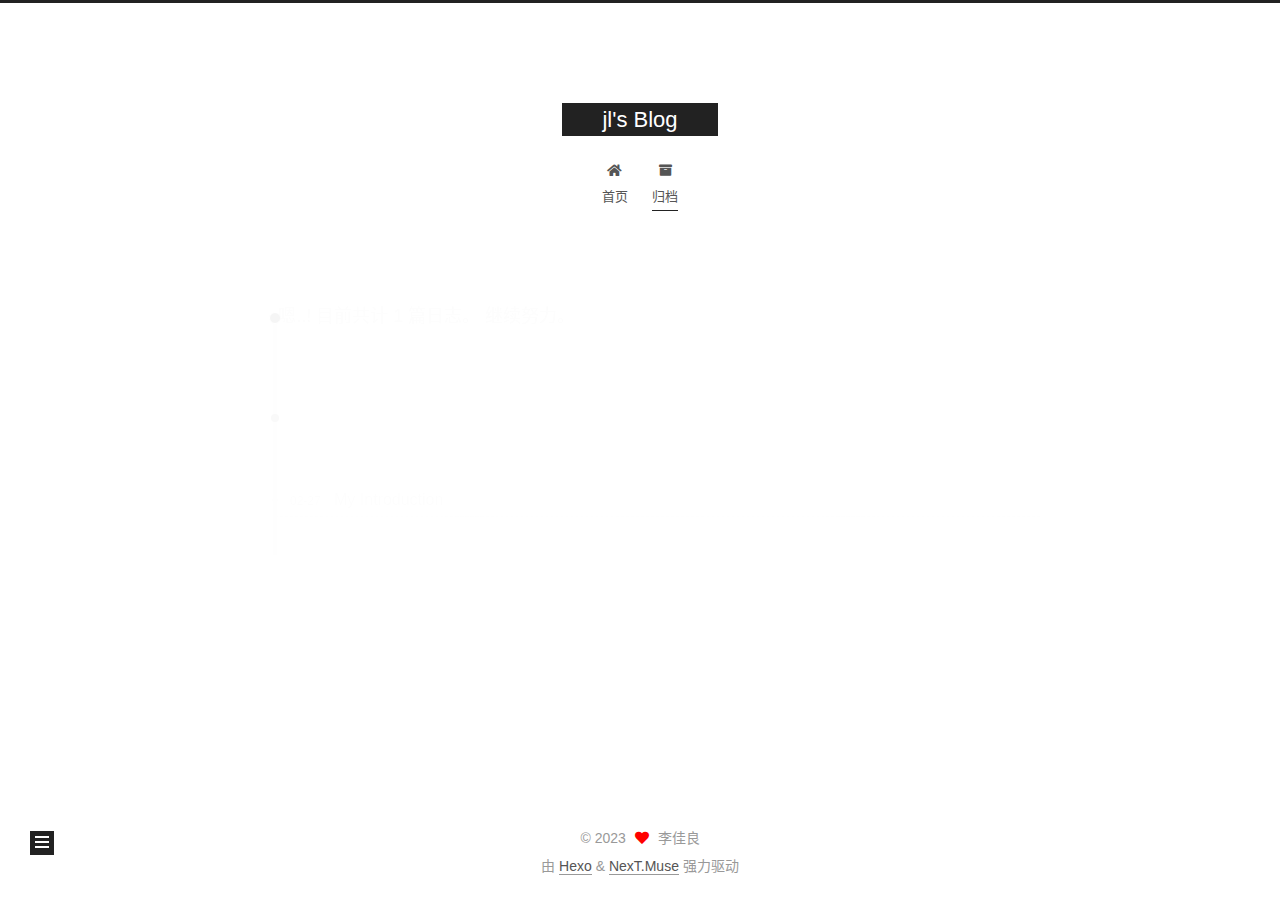
==== commit 04b27cd3: "Site updated: 2023-02-28 11:19:33" ====
--- a/archives/index.html
+++ b/archives/index.html
@@ -148,7 +148,7 @@
   <div class="post-block">
     <div class="posts-collapse">
       <div class="collection-title">
-        <span class="collection-header">嗯..! 目前共计 2 篇日志。 继续努力。</span>
+        <span class="collection-header">嗯..! 目前共计 1 篇日志。 继续努力。</span>
       </div>
 
       
@@ -170,26 +170,6 @@
       <div class="post-title">
           <a class="post-title-link" href="/2023/02/27/My%20introduction/" itemprop="url">
             <span itemprop="name">My Introduction</span>
-          </a>
-      </div>
-
-    </header>
-  </article>
-
-  <article itemscope itemtype="http://schema.org/Article">
-    <header class="post-header">
-
-      <div class="post-meta">
-        <time itemprop="dateCreated"
-              datetime="2023-02-24T16:50:26+08:00"
-              content="2023-02-24">
-          02-24
-        </time>
-      </div>
-
-      <div class="post-title">
-          <a class="post-title-link" href="/2023/02/24/hello-world/" itemprop="url">
-            <span itemprop="name">Hello World</span>
           </a>
       </div>
 
@@ -268,7 +248,7 @@
       <div class="site-state-item site-state-posts">
           <a href="/archives/">
         
-          <span class="site-state-item-count">2</span>
+          <span class="site-state-item-count">1</span>
           <span class="site-state-item-name">日志</span>
         </a>
       </div>
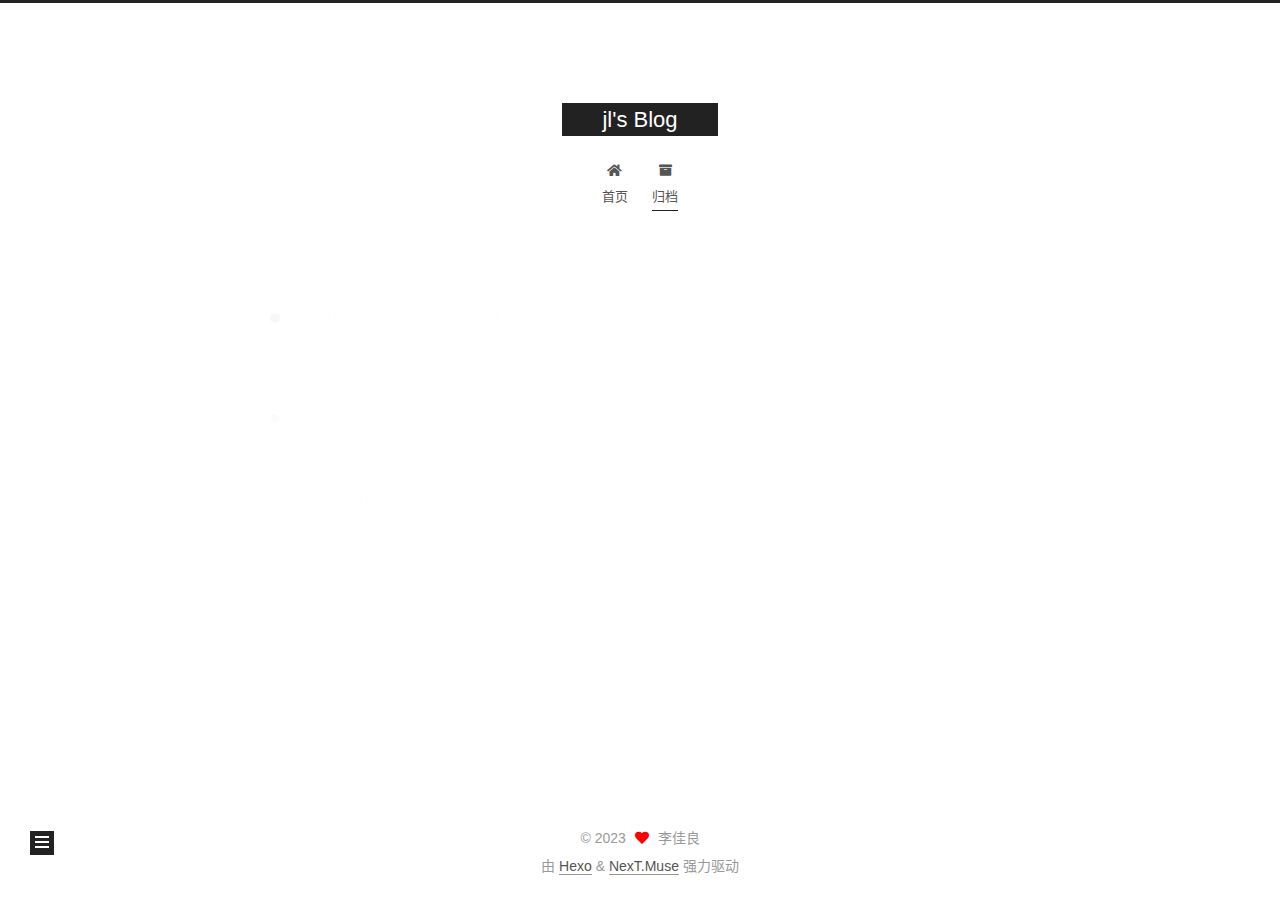
==== commit d5b6ffc7: "Site updated: 2023-03-01 21:48:03" ====
--- a/archives/index.html
+++ b/archives/index.html
@@ -148,13 +148,33 @@
   <div class="post-block">
     <div class="posts-collapse">
       <div class="collection-title">
-        <span class="collection-header">嗯..! 目前共计 1 篇日志。 继续努力。</span>
+        <span class="collection-header">嗯..! 目前共计 2 篇日志。 继续努力。</span>
       </div>
 
       
     <div class="collection-year">
       <span class="collection-header">2023</span>
     </div>
+
+  <article itemscope itemtype="http://schema.org/Article">
+    <header class="post-header">
+
+      <div class="post-meta">
+        <time itemprop="dateCreated"
+              datetime="2023-03-01T21:32:35+08:00"
+              content="2023-03-01">
+          03-01
+        </time>
+      </div>
+
+      <div class="post-title">
+          <a class="post-title-link" href="/2023/03/01/%E8%AE%BA%E6%96%87%E9%98%85%E8%AF%BB%20%E2%80%94%E2%80%94%20QRNG%E4%B8%AD%E6%9C%80%E5%A4%A7%E5%8C%96%E6%8F%90%E5%8F%96%E7%9A%84%E9%9A%8F%E6%9C%BA%E6%80%A7/" itemprop="url">
+            <span itemprop="name">论文阅读 —— QRNG中最大化提取的随机性</span>
+          </a>
+      </div>
+
+    </header>
+  </article>
 
   <article itemscope itemtype="http://schema.org/Article">
     <header class="post-header">
@@ -248,7 +268,7 @@
       <div class="site-state-item site-state-posts">
           <a href="/archives/">
         
-          <span class="site-state-item-count">1</span>
+          <span class="site-state-item-count">2</span>
           <span class="site-state-item-name">日志</span>
         </a>
       </div>
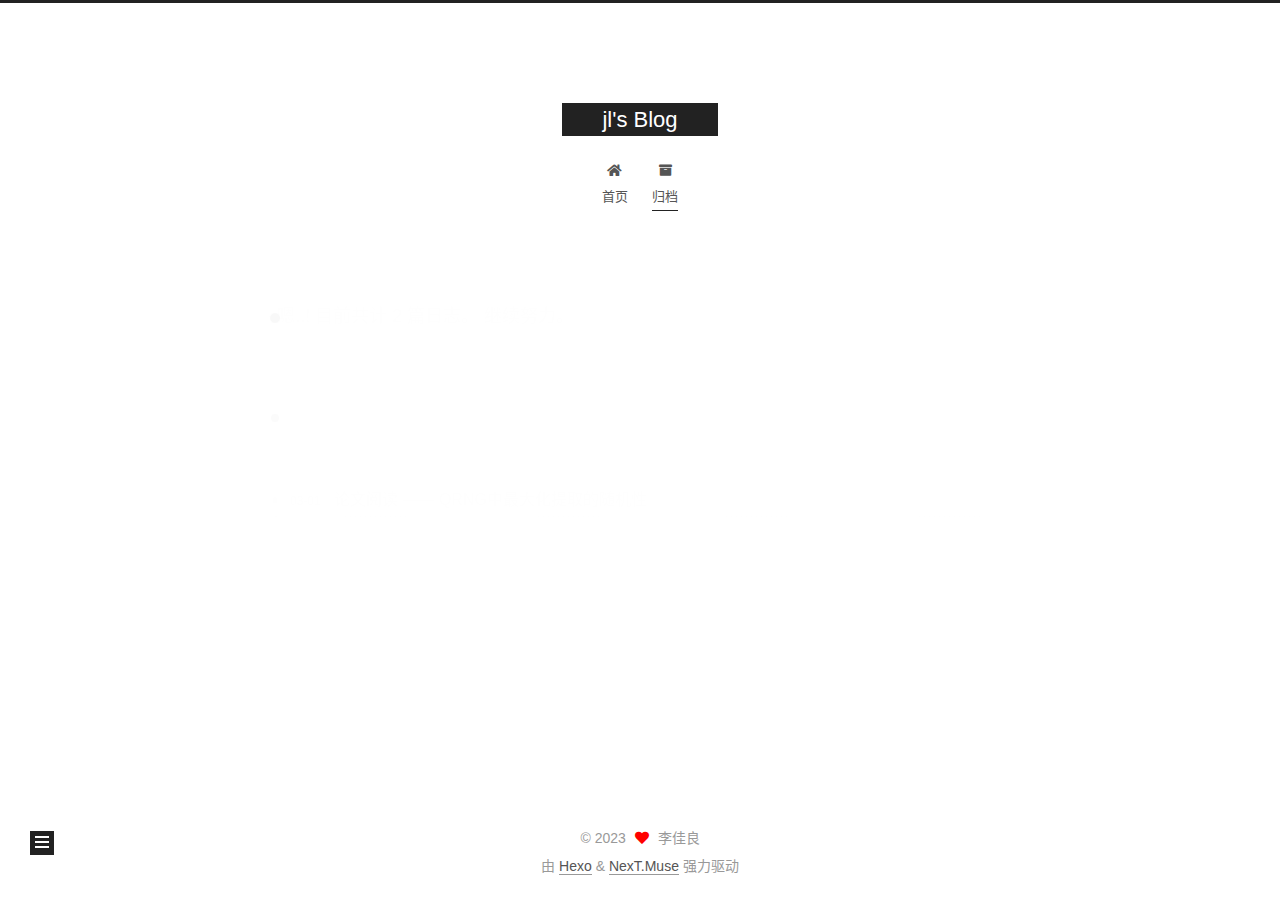
==== commit fb952ef2: "Site updated: 2023-03-16 15:14:11" ====
--- a/archives/index.html
+++ b/archives/index.html
@@ -356,5 +356,7 @@
 
   
 
+  
+
 </body>
 </html>
--- a/css/main.css
+++ b/css/main.css
@@ -1168,7 +1168,7 @@
 }
 .links-of-author a::before,
 .links-of-author span.exturl::before {
-  background: #9f9cff;
+  background: #d077ff;
   border-radius: 50%;
   content: ' ';
   display: inline-block;
@@ -2141,6 +2141,13 @@
 .tag-cloud a:hover {
   color: var(--link-hover-color) !important;
 }
+mjx-container[jax="CHTML"][display="true"],
+.has-jax {
+  overflow: auto hidden;
+}
+mjx-container + br {
+  display: none;
+}
 @media (max-width: 767px) {
   .header-inner,
   .main-inner,
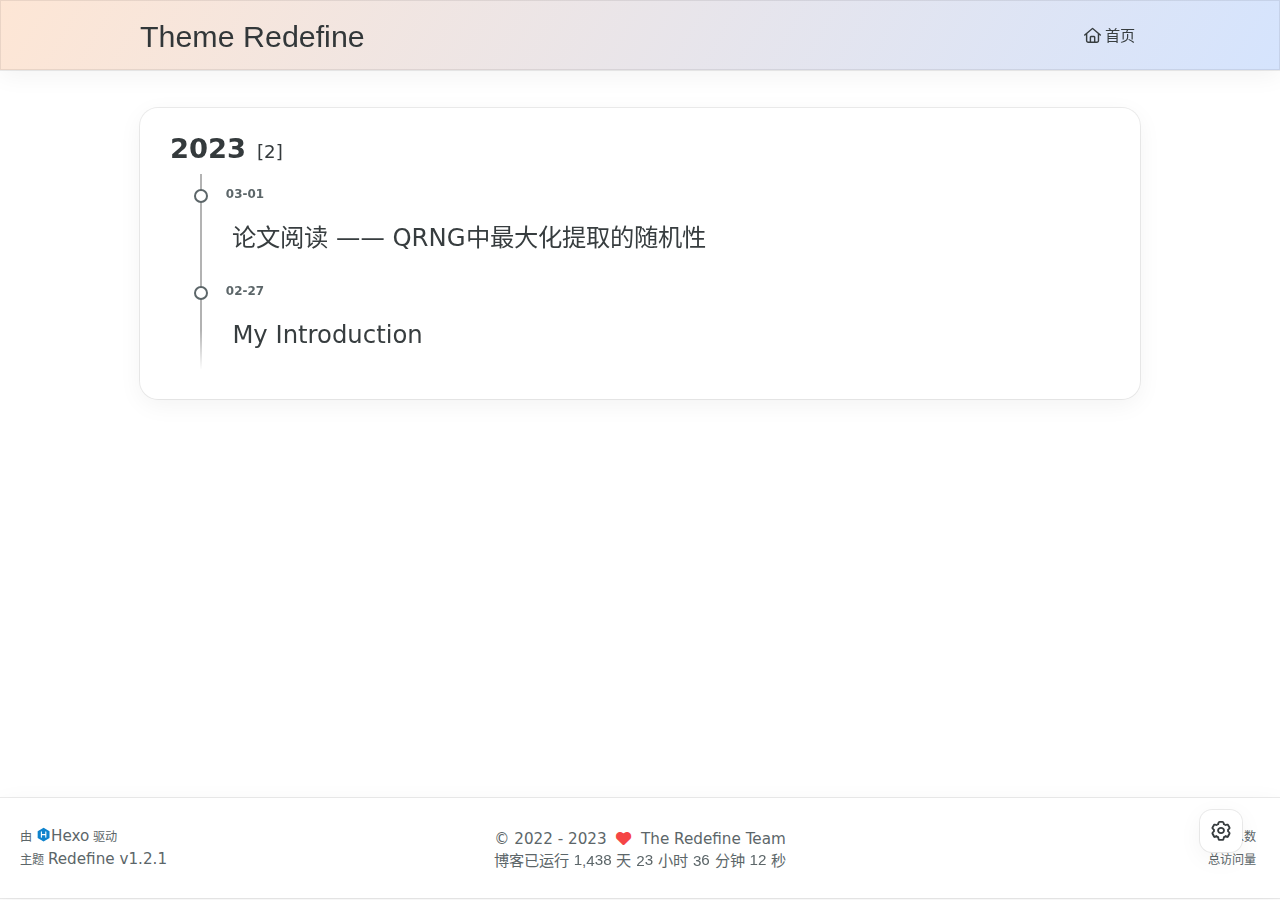
==== commit cf4e67a6: "Site updated: 2023-03-16 15:42:41" ====
--- a/archives/index.html
+++ b/archives/index.html
@@ -1,362 +1,426 @@
 <!DOCTYPE html>
 <html lang="zh-CN">
 <head>
-  <meta charset="UTF-8">
-<meta name="viewport" content="width=device-width, initial-scale=1, maximum-scale=2">
-<meta name="theme-color" content="#222">
-<meta name="generator" content="Hexo 5.4.2">
-  <link rel="apple-touch-icon" sizes="180x180" href="/images/apple-touch-icon-next.png">
-  <link rel="icon" type="image/png" sizes="32x32" href="/images/favicon-32x32-next.png">
-  <link rel="icon" type="image/png" sizes="16x16" href="/images/favicon-16x16-next.png">
-  <link rel="mask-icon" href="/images/logo.svg" color="#222">
-
-<link rel="stylesheet" href="/css/main.css">
-
-
-<link rel="stylesheet" href="/lib/font-awesome/css/all.min.css">
-
-<script id="hexo-configurations">
-    var NexT = window.NexT || {};
-    var CONFIG = {"hostname":"jlfcrnm.cn","root":"/","scheme":"Muse","version":"7.8.0","exturl":false,"sidebar":{"position":"left","display":"post","padding":18,"offset":12,"onmobile":false},"copycode":{"enable":false,"show_result":false,"style":null},"back2top":{"enable":true,"sidebar":false,"scrollpercent":false},"bookmark":{"enable":false,"color":"#222","save":"auto"},"fancybox":false,"mediumzoom":false,"lazyload":false,"pangu":false,"comments":{"style":"tabs","active":null,"storage":true,"lazyload":false,"nav":null},"algolia":{"hits":{"per_page":10},"labels":{"input_placeholder":"Search for Posts","hits_empty":"We didn't find any results for the search: ${query}","hits_stats":"${hits} results found in ${time} ms"}},"localsearch":{"enable":false,"trigger":"auto","top_n_per_article":1,"unescape":false,"preload":false},"motion":{"enable":true,"async":false,"transition":{"post_block":"fadeIn","post_header":"slideDownIn","post_body":"slideDownIn","coll_header":"slideLeftIn","sidebar":"slideUpIn"}}};
+    <meta charset="utf-8">
+    <meta name="viewport" content="width=device-width, initial-scale=1">
+    <meta name="keywords" content="Hexo Theme Redefine">
+    <meta name="description" content="Hexo Theme Redefine">
+    <meta name="author" content="The Redefine Team">
+    <link rel="apple-touch-icon" sizes="180x180" href="/images/apple-touch-icon-redefine.png">
+    
+    <!--- Seo Part-->
+    
+    <link rel="canonical" href="http://jlfcrnm.cn/archives/"/>
+    <meta name="robots" content="index,follow">
+    <meta name="googlebot" content="index,follow">
+    <meta name="revisit-after" content="1 days">
+    <meta property="og:type" content="article">
+    <meta property="og:title" content="jl&#39;s Blog">
+    <meta property="og:description" content="Hexo Theme Redefine">
+    <meta property="og:url" content="http://jlfcrnm.cnarchives/index.html">
+    
+    <meta property="og:site_name" content="Theme Redefine">
+    <meta name="twitter:card" content="summary_large_image">
+    <meta name="twitter:title" content="jl&#39;s Blog">
+    <meta name="twitter:description" content="Hexo Theme Redefine">
+    <meta name="twitter:image" content="/images/redefine-logo.svg">
+    <!--- Icon Part-->
+    <link rel="icon" type="image/png" href="/images/redefine-logo.svg" sizes="192x192">
+    <link rel="apple-touch-icon" sizes="180x180" href="/images/redefine-logo.svg">
+    <meta name="theme-color" content="#005080">
+    <link rel="shortcut icon" href="/images/redefine-logo.svg">
+    
+    <title>
+        
+            归档 -
+        
+        Theme Redefine
+    </title>
+    
+<link rel="stylesheet" href="/css/style.css">
+
+    
+<link rel="stylesheet" href="/assets/fonts.css">
+
+    
+    
+    
+    <script id="hexo-configurations">
+    let REDEFINE = window.REDEFINE || {};
+    REDEFINE.hexo_config = {"hostname":"jlfcrnm.cn","root":"/","language":"zh-CN"};
+    REDEFINE.theme_config = {"toc":{"enable":true,"number":false,"expand_all":true,"init_open":true},"style":{"primary_color":"#005080","avatar":"/images/redefine-avatar.svg","favicon":"/images/redefine-logo.svg","og_image":{"enable":false,"image_url":null},"article_img_align":"center","right_side_width":"210px","content_max_width":"1000px","nav_color":{"left":"#f78736","right":"#367df7","transparency":35},"hover":{"shadow":true,"scale":false},"first_screen":{"enable":true,"background_image":{"light":"/images/wallhaven-wqery6-light.webp","dark":"/images/wallhaven-wqery6-dark.webp"},"title_color":{"light":"#fff","dark":"#d1d1b6"},"font_sizes":{"title":"2.8rem","subtitle":"1.5rem"},"line_height":1.2,"title":"Theme Redefine","subtitle":{"enable":false,"list":[]},"custom_font":{"enable":false,"font_family":null,"font_url":null}},"scroll":{"progress_bar":{"enable":true},"percent":{"enable":false}}},"local_search":{"enable":false,"preload":true},"code_block":{"copy":true,"style":"mac","custom_font":{"enable":false,"font_family":null,"font_url":null}},"pjax":{"enable":true},"lazyload":{"enable":true},"version":"1.2.1","friend_links":{"columns":2},"home_article":{"date_format":"auto","category":{"enable":true,"limit":3},"tag":{"enable":true,"limit":3}},"plugins":{"aplayer":{"enable":false,"audio":[{"name":null,"artist":null,"url":null,"cover":null},{"name":null,"artist":null,"url":null,"cover":null}]},"mermaid":{"enable":false,"version":"9.3.0"}}};
+    REDEFINE.language_ago = {"second":"%s 秒前","minute":"%s 分钟前","hour":"%s 小时前","day":"%s 天前","week":"%s 周前","month":"%s 个月前","year":"%s 年前"};
   </script>
-
-  <meta property="og:type" content="website">
-<meta property="og:title" content="jl&#39;s Blog">
-<meta property="og:url" content="http://jlfcrnm.cn/archives/index.html">
-<meta property="og:site_name" content="jl&#39;s Blog">
-<meta property="og:locale" content="zh_CN">
-<meta property="article:author" content="李佳良">
-<meta name="twitter:card" content="summary">
-
-<link rel="canonical" href="http://jlfcrnm.cn/archives/">
-
-
-<script id="page-configurations">
-  // https://hexo.io/docs/variables.html
-  CONFIG.page = {
-    sidebar: "",
-    isHome : false,
-    isPost : false,
-    lang   : 'zh-CN'
-  };
+    
+    
+<link rel="stylesheet" href="/fontawesome/fontawesome.min.css">
+
+    
+<link rel="stylesheet" href="/fontawesome/brands.min.css">
+
+    
+<link rel="stylesheet" href="/fontawesome/solid.min.css">
+
+    
+<link rel="stylesheet" href="/fontawesome/regular.min.css">
+
+    
+    
+    
+    
+<meta name="generator" content="Hexo 5.4.2"></head>
+
+
+<body>
+<div class="progress-bar-container">
+    
+        <span class="scroll-progress-bar"></span>
+    
+
+    
+        <span class="pjax-progress-bar"></span>
+        <span class="pjax-progress-icon">
+            <i class="fa-solid fa-circle-notch fa-spin"></i>
+        </span>
+    
+</div>
+
+
+<main class="page-container">
+
+    
+
+    <div class="page-main-content">
+
+        <div class="page-main-content-top">
+            <header class="menu-wrapper">
+    
+    <div class="menu-content">
+        <div class="left">
+            
+            <a class="logo-title" href="/">
+                
+                Theme Redefine
+                
+            </a>
+        </div>
+
+        <div class="right">
+            <!-- PC -->
+            <div class="pc">
+                <ul class="menu-list">
+                    
+                        
+                            <li class="menu-item">
+                                <!-- Menu -->
+                                <a class="" 
+                                    href="/"  >
+                                    
+                                        
+                                            <i class="fa-regular fa-house"></i>
+                                        
+                                        首页
+                                    
+                                </a>
+                                <!-- Submenu -->
+                                
+                            </li>
+                    
+                    
+                </ul>
+            </div>
+            <!-- Mobile -->
+            <div class="mobile">
+                
+                <div class="icon-item menu-bar">
+                    <div class="menu-bar-middle"></div>
+                </div>
+            </div>
+        </div>
+    </div>
+
+    <!-- Mobile drawer -->
+    <div class="menu-drawer">
+        <ul class="drawer-menu-list">
+            
+                
+                    <li class="drawer-menu-item flex-center">
+                        <a class="" 
+                        href="/"  >
+                             
+                                
+                                    <i class="fa-regular fa-house"></i>
+                                
+                                首页
+                            
+                        </a>
+                    </li>
+                    <!-- Submenu -->
+                    
+            
+
+        </ul>
+    </div>
+
+    <div class="window-mask"></div>
+
+</header>
+
+
+        </div>
+
+        <div class="page-main-content-middle">
+
+            <div class="main-content">
+
+                
+                    <div class="fade-in-down-animation">
+    <div class="archive-container ">
+        
+<div class="archive-list-container">
+    
+        <section class="archive-item">
+            <div class="archive-item-header">
+                <span class="archive-year">2023</span>
+                <span class="archive-year-post-count">[2]</span>
+            </div>
+            <ul class="article-list">
+              
+              <li class="article-item" date-is='03-01'>
+                <a href="/2023/03/01/%E8%AE%BA%E6%96%87%E9%98%85%E8%AF%BB%20%E2%80%94%E2%80%94%20QRNG%E4%B8%AD%E6%9C%80%E5%A4%A7%E5%8C%96%E6%8F%90%E5%8F%96%E7%9A%84%E9%9A%8F%E6%9C%BA%E6%80%A7/">
+                  <span class="article-title">论文阅读 —— QRNG中最大化提取的随机性</span>
+                </a>
+              </li>
+              
+              <li class="article-item" date-is='02-27'>
+                <a href="/2023/02/27/My%20introduction/">
+                  <span class="article-title">My Introduction</span>
+                </a>
+              </li>
+              
+            </ul>
+        </section>
+    
+</div>
+
+    </div>
+</div>
+
+                
+
+            </div>
+
+
+
+        </div>
+
+        <div class="page-main-content-bottom">
+            <footer class="footer">
+    <div class="info-container">
+        <div class="copyright-info">
+            &copy;
+            
+              <span>2022</span>
+              -
+            
+            2023&nbsp;&nbsp;<i class="fa-solid fa-heart fa-beat" style="--fa-animation-duration: 0.5s; color: #f54545"></i>&nbsp;&nbsp;<a href="/">The Redefine Team</a>
+        </div>
+        
+            <script async data-pjax src="//busuanzi.ibruce.info/busuanzi/2.3/busuanzi.pure.mini.js"></script>
+            <div class="website-count info-item">
+                
+                    <span id="busuanzi_container_site_uv" class="busuanzi_container_site_uv">
+                        访问人数&nbsp;<span id="busuanzi_value_site_uv" class="busuanzi_value_site_uv"></span>
+                    </span>
+                
+                
+                    <span id="busuanzi_container_site_pv" class="busuanzi_container_site_pv">
+                        总访问量&nbsp;<span id="busuanzi_value_site_pv" class="busuanzi_value_site_pv"></span>
+                    </span>
+                
+            </div>
+        
+        <div class="theme-info info-item">
+            <span class="powered-by-container">由 <?xml version="1.0" encoding="utf-8"?><!DOCTYPE svg PUBLIC "-//W3C//DTD SVG 1.1//EN" "http://www.w3.org/Graphics/SVG/1.1/DTD/svg11.dtd"><svg version="1.1" id="圖層_1" xmlns="http://www.w3.org/2000/svg" xmlns:xlink="http://www.w3.org/1999/xlink" x="0px" y="0px" width="1rem" height="1rem" viewBox="0 0 512 512" enable-background="new 0 0 512 512" xml:space="preserve"><path fill="#0E83CD" d="M256.4,25.8l-200,115.5L56,371.5l199.6,114.7l200-115.5l0.4-230.2L256.4,25.8z M349,354.6l-18.4,10.7l-18.6-11V275H200v79.6l-18.4,10.7l-18.6-11v-197l18.5-10.6l18.5,10.8V237h112v-79.6l18.5-10.6l18.5,10.8V354.6z"/></svg><a target="_blank" href="https://hexo.io">Hexo</a> 驱动</span>
+                <br> 
+            <span class="theme-version-container">主题&nbsp;<a class="theme-version" target="_blank" href="https://github.com/EvanNotFound/hexo-theme-redefine">Redefine v1.2.1</a>
+        </div>
+        
+        
+        
+            <div id="start_time_div" style="display:none">
+                2022/8/17 11:45:14
+            </div>
+            <div>
+                博客已运行 <span class="odometer" id="runtime_days" ></span> 天 <span class="odometer" id="runtime_hours"></span> 小时 <span class="odometer" id="runtime_minutes"></span> 分钟 <span class="odometer" id="runtime_seconds"></span> 秒
+            </div>
+        
+        
+        
+            <script async data-pjax>
+                try {
+                    function odometer_init() {
+                    const elements = document.querySelectorAll('.odometer');
+                    elements.forEach(el => {
+                        new Odometer({
+                            el,
+                            format: '( ddd).dd',
+                            duration: 200
+                        });
+                    });
+                    }
+                    odometer_init();
+                } catch (error) {}
+            </script>
+        
+        
+        
+    </div>  
+</footer>
+        </div>
+    </div>
+
+    
+
+    <div class="right-bottom-side-tools">
+        <div class="side-tools-container">
+    <ul class="unfolded-tools-list">
+        <li class="right-bottom-tools tool-font-adjust-plus flex-center">
+            <i class="fa-regular fa-magnifying-glass-plus"></i>
+        </li>
+
+        <li class="right-bottom-tools tool-font-adjust-minus flex-center">
+            <i class="fa-regular fa-magnifying-glass-minus"></i>
+        </li>
+
+        <li class="right-bottom-tools tool-expand-width flex-center">
+            <i class="fa-regular fa-expand"></i>
+        </li>
+
+        <li class="right-bottom-tools tool-dark-light-toggle flex-center">
+            <i class="fa-regular fa-moon"></i>
+        </li>
+
+        <!-- rss -->
+        
+
+        
+            <li class="right-bottom-tools tool-scroll-to-top flex-center">
+                <i class="fa-regular fa-arrow-up"></i>
+            </li>
+        
+
+        <li class="right-bottom-tools tool-scroll-to-bottom flex-center">
+            <i class="fa-regular fa-arrow-down"></i>
+        </li>
+    </ul>
+
+    <ul class="folded-tools-list">
+        <li class="right-bottom-tools tool-toggle-show flex-center">
+            <i class="fa-regular fa-cog fa-spin"></i>
+        </li>
+        
+    </ul>
+</div>
+
+    </div>
+
+    <div class="image-viewer-container">
+    <img src="">
+</div>
+
+
+    
+
+
+</main>
+
+
+
+
+<script src="/js/utils.js"></script>
+
+<script src="/js/main.js"></script>
+
+<script src="/js/layouts/menu-shrink.js"></script>
+
+<script src="/js/tools/go-top-bottom.js"></script>
+
+<script src="/js/tools/dark-light-toggle.js"></script>
+
+
+
+
+
+    
+<script src="/js/tools/code-block.js"></script>
+
+
+
+
+    
+<script src="/js/layouts/lazyload.js"></script>
+
+
+
+
+    
+<script src="/js/tools/runtime.js"></script>
+
+    
+<script src="/js/layouts/odometer.min.js"></script>
+
+    
+<link rel="stylesheet" href="/assets/odometer-theme-minimal.css">
+
+
+
+
+
+
+
+
+
+<div class="post-scripts pjax">
+    
+</div>
+
+
+    
+<script src="/js/libs/pjax.min.js"></script>
+
+<script>
+    window.addEventListener('DOMContentLoaded', () => {
+        window.pjax = new Pjax({
+            selectors: [
+                'head title',
+                '.page-container',
+                '.pjax'
+            ],
+            history: true,
+            debug: false,
+            cacheBust: false,
+            timeout: 0,
+            analytics: false,
+            currentUrlFullReload: false,
+            scrollRestoration: false,
+            // scrollTo: true,
+        });
+
+        document.addEventListener('pjax:send', () => {
+            REDEFINE.utils.pjaxProgressBarStart();
+        });
+
+        document.addEventListener('pjax:complete', () => {
+            REDEFINE.utils.pjaxProgressBarEnd();
+            window.pjax.executeScripts(document.querySelectorAll('script[data-pjax], .pjax script'));
+            REDEFINE.refresh();
+        });
+    });
 </script>
 
-  <title>归档 | jl's Blog</title>
-  
-
-
-
-
-
-
-  <noscript>
-  <style>
-  .use-motion .brand,
-  .use-motion .menu-item,
-  .sidebar-inner,
-  .use-motion .post-block,
-  .use-motion .pagination,
-  .use-motion .comments,
-  .use-motion .post-header,
-  .use-motion .post-body,
-  .use-motion .collection-header { opacity: initial; }
-
-  .use-motion .site-title,
-  .use-motion .site-subtitle {
-    opacity: initial;
-    top: initial;
-  }
-
-  .use-motion .logo-line-before i { left: initial; }
-  .use-motion .logo-line-after i { right: initial; }
-  </style>
-</noscript>
-
-</head>
-
-<body itemscope itemtype="http://schema.org/WebPage">
-  <div class="container use-motion">
-    <div class="headband"></div>
-
-    <header class="header" itemscope itemtype="http://schema.org/WPHeader">
-      <div class="header-inner"><div class="site-brand-container">
-  <div class="site-nav-toggle">
-    <div class="toggle" aria-label="切换导航栏">
-      <span class="toggle-line toggle-line-first"></span>
-      <span class="toggle-line toggle-line-middle"></span>
-      <span class="toggle-line toggle-line-last"></span>
-    </div>
-  </div>
-
-  <div class="site-meta">
-
-    <a href="/" class="brand" rel="start">
-      <span class="logo-line-before"><i></i></span>
-      <h1 class="site-title">jl's Blog</h1>
-      <span class="logo-line-after"><i></i></span>
-    </a>
-  </div>
-
-  <div class="site-nav-right">
-    <div class="toggle popup-trigger">
-    </div>
-  </div>
-</div>
-
-
-
-
-<nav class="site-nav">
-  <ul id="menu" class="main-menu menu">
-        <li class="menu-item menu-item-home">
-
-    <a href="/" rel="section"><i class="fa fa-home fa-fw"></i>首页</a>
-
-  </li>
-        <li class="menu-item menu-item-archives">
-
-    <a href="/archives/" rel="section"><i class="fa fa-archive fa-fw"></i>归档</a>
-
-  </li>
-  </ul>
-</nav>
-
-
-
-
-</div>
-    </header>
-
-    
-  <div class="back-to-top">
-    <i class="fa fa-arrow-up"></i>
-    <span>0%</span>
-  </div>
-
-
-    <main class="main">
-      <div class="main-inner">
-        <div class="content-wrap">
-          
-
-          <div class="content archive">
-            
-
-  
-  
-  
-  <div class="post-block">
-    <div class="posts-collapse">
-      <div class="collection-title">
-        <span class="collection-header">嗯..! 目前共计 2 篇日志。 继续努力。</span>
-      </div>
-
-      
-    <div class="collection-year">
-      <span class="collection-header">2023</span>
-    </div>
-
-  <article itemscope itemtype="http://schema.org/Article">
-    <header class="post-header">
-
-      <div class="post-meta">
-        <time itemprop="dateCreated"
-              datetime="2023-03-01T21:32:35+08:00"
-              content="2023-03-01">
-          03-01
-        </time>
-      </div>
-
-      <div class="post-title">
-          <a class="post-title-link" href="/2023/03/01/%E8%AE%BA%E6%96%87%E9%98%85%E8%AF%BB%20%E2%80%94%E2%80%94%20QRNG%E4%B8%AD%E6%9C%80%E5%A4%A7%E5%8C%96%E6%8F%90%E5%8F%96%E7%9A%84%E9%9A%8F%E6%9C%BA%E6%80%A7/" itemprop="url">
-            <span itemprop="name">论文阅读 —— QRNG中最大化提取的随机性</span>
-          </a>
-      </div>
-
-    </header>
-  </article>
-
-  <article itemscope itemtype="http://schema.org/Article">
-    <header class="post-header">
-
-      <div class="post-meta">
-        <time itemprop="dateCreated"
-              datetime="2023-02-27T22:08:39+08:00"
-              content="2023-02-27">
-          02-27
-        </time>
-      </div>
-
-      <div class="post-title">
-          <a class="post-title-link" href="/2023/02/27/My%20introduction/" itemprop="url">
-            <span itemprop="name">My Introduction</span>
-          </a>
-      </div>
-
-    </header>
-  </article>
-
-
-    </div>
-  </div>
-  
-  
-  
-
-  
-
-
-
-          </div>
-          
-
-<script>
-  window.addEventListener('tabs:register', () => {
-    let { activeClass } = CONFIG.comments;
-    if (CONFIG.comments.storage) {
-      activeClass = localStorage.getItem('comments_active') || activeClass;
-    }
-    if (activeClass) {
-      let activeTab = document.querySelector(`a[href="#comment-${activeClass}"]`);
-      if (activeTab) {
-        activeTab.click();
-      }
-    }
-  });
-  if (CONFIG.comments.storage) {
-    window.addEventListener('tabs:click', event => {
-      if (!event.target.matches('.tabs-comment .tab-content .tab-pane')) return;
-      let commentClass = event.target.classList[1];
-      localStorage.setItem('comments_active', commentClass);
-    });
-  }
-</script>
-
-        </div>
-          
-  
-  <div class="toggle sidebar-toggle">
-    <span class="toggle-line toggle-line-first"></span>
-    <span class="toggle-line toggle-line-middle"></span>
-    <span class="toggle-line toggle-line-last"></span>
-  </div>
-
-  <aside class="sidebar">
-    <div class="sidebar-inner">
-
-      <ul class="sidebar-nav motion-element">
-        <li class="sidebar-nav-toc">
-          文章目录
-        </li>
-        <li class="sidebar-nav-overview">
-          站点概览
-        </li>
-      </ul>
-
-      <!--noindex-->
-      <div class="post-toc-wrap sidebar-panel">
-      </div>
-      <!--/noindex-->
-
-      <div class="site-overview-wrap sidebar-panel">
-        <div class="site-author motion-element" itemprop="author" itemscope itemtype="http://schema.org/Person">
-  <p class="site-author-name" itemprop="name">李佳良</p>
-  <div class="site-description" itemprop="description"></div>
-</div>
-<div class="site-state-wrap motion-element">
-  <nav class="site-state">
-      <div class="site-state-item site-state-posts">
-          <a href="/archives/">
-        
-          <span class="site-state-item-count">2</span>
-          <span class="site-state-item-name">日志</span>
-        </a>
-      </div>
-  </nav>
-</div>
-
-
-
-      </div>
-
-    </div>
-  </aside>
-  <div id="sidebar-dimmer"></div>
-
-
-      </div>
-    </main>
-
-    <footer class="footer">
-      <div class="footer-inner">
-        
-
-        
-
-<div class="copyright">
-  
-  &copy; 
-  <span itemprop="copyrightYear">2023</span>
-  <span class="with-love">
-    <i class="fa fa-heart"></i>
-  </span>
-  <span class="author" itemprop="copyrightHolder">李佳良</span>
-</div>
-  <div class="powered-by">由 <a href="https://hexo.io/" class="theme-link" rel="noopener" target="_blank">Hexo</a> & <a href="https://muse.theme-next.org/" class="theme-link" rel="noopener" target="_blank">NexT.Muse</a> 强力驱动
-  </div>
-
-        
-
-
-
-
-
-
-
-
-      </div>
-    </footer>
-  </div>
-
-  
-  <script src="/lib/anime.min.js"></script>
-  <script src="/lib/velocity/velocity.min.js"></script>
-  <script src="/lib/velocity/velocity.ui.min.js"></script>
-
-<script src="/js/utils.js"></script>
-
-<script src="/js/motion.js"></script>
-
-
-<script src="/js/schemes/muse.js"></script>
-
-
-<script src="/js/next-boot.js"></script>
-
-
-
-
-  
-
-
-
-
-
-
-
-
-
-
-
-
-
-
-
-  
-
-  
-
-  
+
+
 
 </body>
 </html>
--- a/css/style.css
+++ b/css/style.css
@@ -0,0 +1,9071 @@
+.fade-in-down-animation {
+  animation-fill-mode: both;
+  animation-duration: 1s;
+  animation-name: fade-in-down;
+  will-change: transform;
+}
+.title-hover-animation {
+  display: inline-block;
+  position: relative;
+  border-bottom: none;
+  line-height: 1.3;
+  vertical-align: top;
+  color: var(--second-text-color);
+}
+.title-hover-animation::before {
+  content: "";
+  position: absolute;
+  width: 100%;
+  height: 2px;
+  bottom: -4px;
+  left: 0;
+  background-color: var(--second-text-color);
+  visibility: hidden;
+  transform: scaleX(0);
+  transition-property: color, background, box-shadow, border-color, visibility, transform;
+  transition-delay: 0s, 0s, 0s, 0s, 0s, 0s;
+  transition-duration: 0.2s, 0.2s, 0.2s, 0.2s, 0.2s, 0.2s;
+  transition-timing-function: ease, ease, ease, ease, ease-in-out, ease-in-out;
+}
+@-moz-keyframes fade-in-down {
+  0% {
+    opacity: 0;
+    transform: translateY(-50px);
+  }
+  100% {
+    opacity: 1;
+    transform: translateY(0);
+  }
+}
+@-webkit-keyframes fade-in-down {
+  0% {
+    opacity: 0;
+    transform: translateY(-50px);
+  }
+  100% {
+    opacity: 1;
+    transform: translateY(0);
+  }
+}
+@-o-keyframes fade-in-down {
+  0% {
+    opacity: 0;
+    transform: translateY(-50px);
+  }
+  100% {
+    opacity: 1;
+    transform: translateY(0);
+  }
+}
+@keyframes fade-in-down {
+  0% {
+    opacity: 0;
+    transform: translateY(-50px);
+  }
+  100% {
+    opacity: 1;
+    transform: translateY(0);
+  }
+}
+@-moz-keyframes icon-animate {
+  0%, 100% {
+    transform: scale(1);
+  }
+  10%, 30% {
+    transform: scale(0.88);
+  }
+  20%, 40%, 60%, 80% {
+    transform: scale(1.08);
+  }
+  50%, 70% {
+    transform: scale(1.08);
+  }
+}
+@-webkit-keyframes icon-animate {
+  0%, 100% {
+    transform: scale(1);
+  }
+  10%, 30% {
+    transform: scale(0.88);
+  }
+  20%, 40%, 60%, 80% {
+    transform: scale(1.08);
+  }
+  50%, 70% {
+    transform: scale(1.08);
+  }
+}
+@-o-keyframes icon-animate {
+  0%, 100% {
+    transform: scale(1);
+  }
+  10%, 30% {
+    transform: scale(0.88);
+  }
+  20%, 40%, 60%, 80% {
+    transform: scale(1.08);
+  }
+  50%, 70% {
+    transform: scale(1.08);
+  }
+}
+@keyframes icon-animate {
+  0%, 100% {
+    transform: scale(1);
+  }
+  10%, 30% {
+    transform: scale(0.88);
+  }
+  20%, 40%, 60%, 80% {
+    transform: scale(1.08);
+  }
+  50%, 70% {
+    transform: scale(1.08);
+  }
+}
+:root {
+  --background-color: #fff;
+  --background-color-transparent: rgba(255,255,255,0.6);
+  --second-background-color: #fafafa;
+  --third-background-color: #f7f7f7;
+  --primary-color: #005080;
+  --first-text-color: #323739;
+  --second-text-color: #343a3c;
+  --third-text-color: #5c6669;
+  --fourth-text-color: #eaeced;
+  --default-text-color: #373d3f;
+  --invert-text-color: #bebec6;
+  --border-color: #b3b3b3;
+  --selection-color: #0068a6;
+  --shadow-color-1: rgba(0,0,0,0.08);
+  --shadow-color-2: rgba(0,0,0,0.05);
+  --shadow-hover-color: rgba(0,0,0,0.28);
+  --scrollbar-color: #c1c1c1;
+  --scrollbar-color-hover: #a1a1a1;
+  --scroll-bar-bg-color: #fafafa;
+  --link-color: #323739;
+  --copyright-info-color: #c03;
+  --avatar-background-color: #06c;
+  --pjax-progress-bar-color: linear-gradient(45deg, #f10006, #ef5b00, #e59c01, #19ca05, #00cab5, #0264c8, #c303c3);
+  --archive-timeline-last-child-color: linear-gradient(to bottom, rgba(0,0,0,0.3) 60%, rgba(0,0,0,0) 100%) 1 100%;
+  --note-blue-title-bg: #d6f7fb;
+  --note-red-title-bg: #fde9e9;
+  --note-cyan-title-bg: #e9fdf9;
+  --note-green-title-bg: #e9fde9;
+  --note-yellow-title-bg: #fdf9e9;
+  --note-gray-title-bg: #f9f9f9;
+  --note-type-title-bg: #fdf3e9;
+  --note-black-title-bg: #e9e9e9;
+  --note-purple-title-bg: #f9e9fd;
+  --first-screen-img: url("/images/wallhaven-wqery6-light.webp");
+  --first-screen-text-color: #fff;
+  --first-screen-icons-container-border-color: rgba(255,255,255,0.35);
+  --first-screen-icons-container-background-color: rgba(255,255,255,0.3);
+  --redefine-box-shadow: var(--shadow-color-2) 0px 6px 24px 0px, var(--shadow-color-1) 0px 0px 0px 1px;
+  --redefine-box-shadow-hover: var(--shadow-color-2) 0px 6px 24px 0px, var(--shadow-color-1) 0px 0px 0px 1px, var(--shadow-color-1) 0px 0px 0px 1px inset;
+  --redefine-box-shadow-flat: var(--shadow-color-2) 0px 1px 4px 0px, var(--shadow-color-1) 0px 0px 0px 1px;
+  --redefine-box-shadow-flat-hover: var(--shadow-color-2) 0px 1px 4px 0px, var(--shadow-color-1) 0px 0px 0px 1px, var(--shadow-color-1) 0px 0px 0px 1px inset;
+  --mermaid-theme: '';
+}
+@media (prefers-color-scheme: light) {
+  :root {
+    --background-color: #fff;
+    --background-color-transparent: rgba(255,255,255,0.6);
+    --second-background-color: #fafafa;
+    --third-background-color: #f7f7f7;
+    --primary-color: #005080;
+    --first-text-color: #323739;
+    --second-text-color: #343a3c;
+    --third-text-color: #5c6669;
+    --fourth-text-color: #eaeced;
+    --default-text-color: #373d3f;
+    --invert-text-color: #bebec6;
+    --border-color: #b3b3b3;
+    --selection-color: #0068a6;
+    --shadow-color-1: rgba(0,0,0,0.08);
+    --shadow-color-2: rgba(0,0,0,0.05);
+    --shadow-hover-color: rgba(0,0,0,0.28);
+    --scrollbar-color: #c1c1c1;
+    --scrollbar-color-hover: #a1a1a1;
+    --scroll-bar-bg-color: #fafafa;
+    --link-color: #323739;
+    --copyright-info-color: #c03;
+    --avatar-background-color: #06c;
+    --pjax-progress-bar-color: linear-gradient(45deg, #f10006, #ef5b00, #e59c01, #19ca05, #00cab5, #0264c8, #c303c3);
+    --archive-timeline-last-child-color: linear-gradient(to bottom, rgba(0,0,0,0.3) 60%, rgba(0,0,0,0) 100%) 1 100%;
+    --note-blue-title-bg: #d6f7fb;
+    --note-red-title-bg: #fde9e9;
+    --note-cyan-title-bg: #e9fdf9;
+    --note-green-title-bg: #e9fde9;
+    --note-yellow-title-bg: #fdf9e9;
+    --note-gray-title-bg: #f9f9f9;
+    --note-type-title-bg: #fdf3e9;
+    --note-black-title-bg: #e9e9e9;
+    --note-purple-title-bg: #f9e9fd;
+    --first-screen-img: url("/images/wallhaven-wqery6-light.webp");
+    --first-screen-text-color: #fff;
+    --first-screen-icons-container-border-color: rgba(255,255,255,0.35);
+    --first-screen-icons-container-background-color: rgba(255,255,255,0.3);
+    --redefine-box-shadow: var(--shadow-color-2) 0px 6px 24px 0px, var(--shadow-color-1) 0px 0px 0px 1px;
+    --redefine-box-shadow-hover: var(--shadow-color-2) 0px 6px 24px 0px, var(--shadow-color-1) 0px 0px 0px 1px, var(--shadow-color-1) 0px 0px 0px 1px inset;
+    --redefine-box-shadow-flat: var(--shadow-color-2) 0px 1px 4px 0px, var(--shadow-color-1) 0px 0px 0px 1px;
+    --redefine-box-shadow-flat-hover: var(--shadow-color-2) 0px 1px 4px 0px, var(--shadow-color-1) 0px 0px 0px 1px, var(--shadow-color-1) 0px 0px 0px 1px inset;
+    --mermaid-theme: '';
+  }
+}
+@media (prefers-color-scheme: dark) {
+  :root {
+    --background-color: #202124;
+    --background-color-transparent: rgba(32,33,36,0.4);
+    --second-background-color: #242529;
+    --third-background-color: #292b2f;
+    --primary-color: #005080;
+    --first-text-color: #d2d2d7;
+    --second-text-color: #cbcbd1;
+    --third-text-color: #9595a2;
+    --fourth-text-color: #242429;
+    --default-text-color: #bebec6;
+    --invert-text-color: #373d3f;
+    --border-color: #4a4c53;
+    --selection-color: #0068a6;
+    --shadow-color-1: rgba(255,255,255,0.08);
+    --shadow-color-2: rgba(255,255,255,0.05);
+    --shadow-hover-color: rgba(69,69,69,0.28);
+    --scrollbar-color: #898989;
+    --scrollbar-color-hover: #a1a1a1;
+    --scroll-bar-bg-color: #2a2c30;
+    --link-color: #c5c5cc;
+    --copyright-info-color: #a30029;
+    --avatar-background-color: #005cb8;
+    --pjax-progress-bar-color: linear-gradient(45deg, #ea404a, #ea722f, #e9a71f, #67e559, #18ecec, #1b85f1, #ee1dee);
+    --archive-timeline-last-child-color: linear-gradient(to bottom, rgba(180,180,180,0.3) 60%, rgba(255,255,255,0) 100%) 1 100%;
+    --note-blue-title-bg: #1e3e46;
+    --note-red-title-bg: #4e1e1e;
+    --note-cyan-title-bg: #1e4e4e;
+    --note-green-title-bg: #1e4e1e;
+    --note-yellow-title-bg: #4e4e1e;
+    --note-gray-title-bg: #4e4e4e;
+    --note-type-title-bg: #4e3a1e;
+    --note-black-title-bg: #1e1e1e;
+    --note-purple-title-bg: #4e1e4e;
+    --first-screen-img: url("/images/wallhaven-wqery6-dark.webp");
+    --first-screen-text-color: #d1d1b6;
+    --first-screen-icons-container-border-color: rgba(197,197,197,0.35);
+    --first-screen-icons-container-background-color: rgba(197,197,197,0.3);
+    --redefine-box-shadow: var(--shadow-color-2) 0px 6px 24px 0px, var(--shadow-color-1) 0px 0px 0px 1px;
+    --redefine-box-shadow-hover: var(--shadow-color-2) 0px 6px 24px 0px, var(--shadow-color-1) 0px 0px 0px 1px, var(--shadow-color-1) 0px 0px 0px 1px inset;
+    --redefine-box-shadow-flat: var(--shadow-color-2) 0px 1px 4px 0px, var(--shadow-color-1) 0px 0px 0px 1px;
+    --redefine-box-shadow-flat-hover: var(--shadow-color-2) 0px 1px 4px 0px, var(--shadow-color-1) 0px 0px 0px 1px, var(--shadow-color-1) 0px 0px 0px 1px inset;
+    --mermaid-theme: '';
+  }
+}
+.light-mode {
+  --background-color: #fff;
+  --background-color-transparent: rgba(255,255,255,0.6);
+  --second-background-color: #fafafa;
+  --third-background-color: #f7f7f7;
+  --primary-color: #005080;
+  --first-text-color: #323739;
+  --second-text-color: #343a3c;
+  --third-text-color: #5c6669;
+  --fourth-text-color: #eaeced;
+  --default-text-color: #373d3f;
+  --invert-text-color: #bebec6;
+  --border-color: #b3b3b3;
+  --selection-color: #0068a6;
+  --shadow-color-1: rgba(0,0,0,0.08);
+  --shadow-color-2: rgba(0,0,0,0.05);
+  --shadow-hover-color: rgba(0,0,0,0.28);
+  --scrollbar-color: #c1c1c1;
+  --scrollbar-color-hover: #a1a1a1;
+  --scroll-bar-bg-color: #fafafa;
+  --link-color: #323739;
+  --copyright-info-color: #c03;
+  --avatar-background-color: #06c;
+  --pjax-progress-bar-color: linear-gradient(45deg, #f10006, #ef5b00, #e59c01, #19ca05, #00cab5, #0264c8, #c303c3);
+  --archive-timeline-last-child-color: linear-gradient(to bottom, rgba(0,0,0,0.3) 60%, rgba(0,0,0,0) 100%) 1 100%;
+  --note-blue-title-bg: #d6f7fb;
+  --note-red-title-bg: #fde9e9;
+  --note-cyan-title-bg: #e9fdf9;
+  --note-green-title-bg: #e9fde9;
+  --note-yellow-title-bg: #fdf9e9;
+  --note-gray-title-bg: #f9f9f9;
+  --note-type-title-bg: #fdf3e9;
+  --note-black-title-bg: #e9e9e9;
+  --note-purple-title-bg: #f9e9fd;
+  --first-screen-img: url("/images/wallhaven-wqery6-light.webp");
+  --first-screen-text-color: #fff;
+  --first-screen-icons-container-border-color: rgba(255,255,255,0.35);
+  --first-screen-icons-container-background-color: rgba(255,255,255,0.3);
+  --redefine-box-shadow: var(--shadow-color-2) 0px 6px 24px 0px, var(--shadow-color-1) 0px 0px 0px 1px;
+  --redefine-box-shadow-hover: var(--shadow-color-2) 0px 6px 24px 0px, var(--shadow-color-1) 0px 0px 0px 1px, var(--shadow-color-1) 0px 0px 0px 1px inset;
+  --redefine-box-shadow-flat: var(--shadow-color-2) 0px 1px 4px 0px, var(--shadow-color-1) 0px 0px 0px 1px;
+  --redefine-box-shadow-flat-hover: var(--shadow-color-2) 0px 1px 4px 0px, var(--shadow-color-1) 0px 0px 0px 1px, var(--shadow-color-1) 0px 0px 0px 1px inset;
+  --mermaid-theme: '';
+}
+.dark-mode {
+  --background-color: #202124;
+  --background-color-transparent: rgba(32,33,36,0.4);
+  --second-background-color: #242529;
+  --third-background-color: #292b2f;
+  --primary-color: #005080;
+  --first-text-color: #d2d2d7;
+  --second-text-color: #cbcbd1;
+  --third-text-color: #9595a2;
+  --fourth-text-color: #242429;
+  --default-text-color: #bebec6;
+  --invert-text-color: #373d3f;
+  --border-color: #4a4c53;
+  --selection-color: #0068a6;
+  --shadow-color-1: rgba(255,255,255,0.08);
+  --shadow-color-2: rgba(255,255,255,0.05);
+  --shadow-hover-color: rgba(69,69,69,0.28);
+  --scrollbar-color: #898989;
+  --scrollbar-color-hover: #a1a1a1;
+  --scroll-bar-bg-color: #2a2c30;
+  --link-color: #c5c5cc;
+  --copyright-info-color: #a30029;
+  --avatar-background-color: #005cb8;
+  --pjax-progress-bar-color: linear-gradient(45deg, #ea404a, #ea722f, #e9a71f, #67e559, #18ecec, #1b85f1, #ee1dee);
+  --archive-timeline-last-child-color: linear-gradient(to bottom, rgba(180,180,180,0.3) 60%, rgba(255,255,255,0) 100%) 1 100%;
+  --note-blue-title-bg: #1e3e46;
+  --note-red-title-bg: #4e1e1e;
+  --note-cyan-title-bg: #1e4e4e;
+  --note-green-title-bg: #1e4e1e;
+  --note-yellow-title-bg: #4e4e1e;
+  --note-gray-title-bg: #4e4e4e;
+  --note-type-title-bg: #4e3a1e;
+  --note-black-title-bg: #1e1e1e;
+  --note-purple-title-bg: #4e1e4e;
+  --first-screen-img: url("/images/wallhaven-wqery6-dark.webp");
+  --first-screen-text-color: #d1d1b6;
+  --first-screen-icons-container-border-color: rgba(197,197,197,0.35);
+  --first-screen-icons-container-background-color: rgba(197,197,197,0.3);
+  --redefine-box-shadow: var(--shadow-color-2) 0px 6px 24px 0px, var(--shadow-color-1) 0px 0px 0px 1px;
+  --redefine-box-shadow-hover: var(--shadow-color-2) 0px 6px 24px 0px, var(--shadow-color-1) 0px 0px 0px 1px, var(--shadow-color-1) 0px 0px 0px 1px inset;
+  --redefine-box-shadow-flat: var(--shadow-color-2) 0px 1px 4px 0px, var(--shadow-color-1) 0px 0px 0px 1px;
+  --redefine-box-shadow-flat-hover: var(--shadow-color-2) 0px 1px 4px 0px, var(--shadow-color-1) 0px 0px 0px 1px, var(--shadow-color-1) 0px 0px 0px 1px inset;
+  --mermaid-theme: '';
+}
+:root {
+  --background-color: #fff;
+  --background-color-transparent: rgba(255,255,255,0.6);
+  --second-background-color: #fafafa;
+  --third-background-color: #f7f7f7;
+  --primary-color: #005080;
+  --first-text-color: #323739;
+  --second-text-color: #343a3c;
+  --third-text-color: #5c6669;
+  --fourth-text-color: #eaeced;
+  --default-text-color: #373d3f;
+  --invert-text-color: #bebec6;
+  --border-color: #b3b3b3;
+  --selection-color: #0068a6;
+  --shadow-color-1: rgba(0,0,0,0.08);
+  --shadow-color-2: rgba(0,0,0,0.05);
+  --shadow-hover-color: rgba(0,0,0,0.28);
+  --scrollbar-color: #c1c1c1;
+  --scrollbar-color-hover: #a1a1a1;
+  --scroll-bar-bg-color: #fafafa;
+  --link-color: #323739;
+  --copyright-info-color: #c03;
+  --avatar-background-color: #06c;
+  --pjax-progress-bar-color: linear-gradient(45deg, #f10006, #ef5b00, #e59c01, #19ca05, #00cab5, #0264c8, #c303c3);
+  --archive-timeline-last-child-color: linear-gradient(to bottom, rgba(0,0,0,0.3) 60%, rgba(0,0,0,0) 100%) 1 100%;
+  --note-blue-title-bg: #d6f7fb;
+  --note-red-title-bg: #fde9e9;
+  --note-cyan-title-bg: #e9fdf9;
+  --note-green-title-bg: #e9fde9;
+  --note-yellow-title-bg: #fdf9e9;
+  --note-gray-title-bg: #f9f9f9;
+  --note-type-title-bg: #fdf3e9;
+  --note-black-title-bg: #e9e9e9;
+  --note-purple-title-bg: #f9e9fd;
+  --first-screen-img: url("/images/wallhaven-wqery6-light.webp");
+  --first-screen-text-color: #fff;
+  --first-screen-icons-container-border-color: rgba(255,255,255,0.35);
+  --first-screen-icons-container-background-color: rgba(255,255,255,0.3);
+  --redefine-box-shadow: var(--shadow-color-2) 0px 6px 24px 0px, var(--shadow-color-1) 0px 0px 0px 1px;
+  --redefine-box-shadow-hover: var(--shadow-color-2) 0px 6px 24px 0px, var(--shadow-color-1) 0px 0px 0px 1px, var(--shadow-color-1) 0px 0px 0px 1px inset;
+  --redefine-box-shadow-flat: var(--shadow-color-2) 0px 1px 4px 0px, var(--shadow-color-1) 0px 0px 0px 1px;
+  --redefine-box-shadow-flat-hover: var(--shadow-color-2) 0px 1px 4px 0px, var(--shadow-color-1) 0px 0px 0px 1px, var(--shadow-color-1) 0px 0px 0px 1px inset;
+  --mermaid-theme: '';
+}
+@media (prefers-color-scheme: light) {
+  :root {
+    --background-color: #fff;
+    --background-color-transparent: rgba(255,255,255,0.6);
+    --second-background-color: #fafafa;
+    --third-background-color: #f7f7f7;
+    --primary-color: #005080;
+    --first-text-color: #323739;
+    --second-text-color: #343a3c;
+    --third-text-color: #5c6669;
+    --fourth-text-color: #eaeced;
+    --default-text-color: #373d3f;
+    --invert-text-color: #bebec6;
+    --border-color: #b3b3b3;
+    --selection-color: #0068a6;
+    --shadow-color-1: rgba(0,0,0,0.08);
+    --shadow-color-2: rgba(0,0,0,0.05);
+    --shadow-hover-color: rgba(0,0,0,0.28);
+    --scrollbar-color: #c1c1c1;
+    --scrollbar-color-hover: #a1a1a1;
+    --scroll-bar-bg-color: #fafafa;
+    --link-color: #323739;
+    --copyright-info-color: #c03;
+    --avatar-background-color: #06c;
+    --pjax-progress-bar-color: linear-gradient(45deg, #f10006, #ef5b00, #e59c01, #19ca05, #00cab5, #0264c8, #c303c3);
+    --archive-timeline-last-child-color: linear-gradient(to bottom, rgba(0,0,0,0.3) 60%, rgba(0,0,0,0) 100%) 1 100%;
+    --note-blue-title-bg: #d6f7fb;
+    --note-red-title-bg: #fde9e9;
+    --note-cyan-title-bg: #e9fdf9;
+    --note-green-title-bg: #e9fde9;
+    --note-yellow-title-bg: #fdf9e9;
+    --note-gray-title-bg: #f9f9f9;
+    --note-type-title-bg: #fdf3e9;
+    --note-black-title-bg: #e9e9e9;
+    --note-purple-title-bg: #f9e9fd;
+    --first-screen-img: url("/images/wallhaven-wqery6-light.webp");
+    --first-screen-text-color: #fff;
+    --first-screen-icons-container-border-color: rgba(255,255,255,0.35);
+    --first-screen-icons-container-background-color: rgba(255,255,255,0.3);
+    --redefine-box-shadow: var(--shadow-color-2) 0px 6px 24px 0px, var(--shadow-color-1) 0px 0px 0px 1px;
+    --redefine-box-shadow-hover: var(--shadow-color-2) 0px 6px 24px 0px, var(--shadow-color-1) 0px 0px 0px 1px, var(--shadow-color-1) 0px 0px 0px 1px inset;
+    --redefine-box-shadow-flat: var(--shadow-color-2) 0px 1px 4px 0px, var(--shadow-color-1) 0px 0px 0px 1px;
+    --redefine-box-shadow-flat-hover: var(--shadow-color-2) 0px 1px 4px 0px, var(--shadow-color-1) 0px 0px 0px 1px, var(--shadow-color-1) 0px 0px 0px 1px inset;
+    --mermaid-theme: '';
+  }
+}
+@media (prefers-color-scheme: dark) {
+  :root {
+    --background-color: #202124;
+    --background-color-transparent: rgba(32,33,36,0.4);
+    --second-background-color: #242529;
+    --third-background-color: #292b2f;
+    --primary-color: #005080;
+    --first-text-color: #d2d2d7;
+    --second-text-color: #cbcbd1;
+    --third-text-color: #9595a2;
+    --fourth-text-color: #242429;
+    --default-text-color: #bebec6;
+    --invert-text-color: #373d3f;
+    --border-color: #4a4c53;
+    --selection-color: #0068a6;
+    --shadow-color-1: rgba(255,255,255,0.08);
+    --shadow-color-2: rgba(255,255,255,0.05);
+    --shadow-hover-color: rgba(69,69,69,0.28);
+    --scrollbar-color: #898989;
+    --scrollbar-color-hover: #a1a1a1;
+    --scroll-bar-bg-color: #2a2c30;
+    --link-color: #c5c5cc;
+    --copyright-info-color: #a30029;
+    --avatar-background-color: #005cb8;
+    --pjax-progress-bar-color: linear-gradient(45deg, #ea404a, #ea722f, #e9a71f, #67e559, #18ecec, #1b85f1, #ee1dee);
+    --archive-timeline-last-child-color: linear-gradient(to bottom, rgba(180,180,180,0.3) 60%, rgba(255,255,255,0) 100%) 1 100%;
+    --note-blue-title-bg: #1e3e46;
+    --note-red-title-bg: #4e1e1e;
+    --note-cyan-title-bg: #1e4e4e;
+    --note-green-title-bg: #1e4e1e;
+    --note-yellow-title-bg: #4e4e1e;
+    --note-gray-title-bg: #4e4e4e;
+    --note-type-title-bg: #4e3a1e;
+    --note-black-title-bg: #1e1e1e;
+    --note-purple-title-bg: #4e1e4e;
+    --first-screen-img: url("/images/wallhaven-wqery6-dark.webp");
+    --first-screen-text-color: #d1d1b6;
+    --first-screen-icons-container-border-color: rgba(197,197,197,0.35);
+    --first-screen-icons-container-background-color: rgba(197,197,197,0.3);
+    --redefine-box-shadow: var(--shadow-color-2) 0px 6px 24px 0px, var(--shadow-color-1) 0px 0px 0px 1px;
+    --redefine-box-shadow-hover: var(--shadow-color-2) 0px 6px 24px 0px, var(--shadow-color-1) 0px 0px 0px 1px, var(--shadow-color-1) 0px 0px 0px 1px inset;
+    --redefine-box-shadow-flat: var(--shadow-color-2) 0px 1px 4px 0px, var(--shadow-color-1) 0px 0px 0px 1px;
+    --redefine-box-shadow-flat-hover: var(--shadow-color-2) 0px 1px 4px 0px, var(--shadow-color-1) 0px 0px 0px 1px, var(--shadow-color-1) 0px 0px 0px 1px inset;
+    --mermaid-theme: '';
+  }
+}
+.light-mode {
+  --background-color: #fff;
+  --background-color-transparent: rgba(255,255,255,0.6);
+  --second-background-color: #fafafa;
+  --third-background-color: #f7f7f7;
+  --primary-color: #005080;
+  --first-text-color: #323739;
+  --second-text-color: #343a3c;
+  --third-text-color: #5c6669;
+  --fourth-text-color: #eaeced;
+  --default-text-color: #373d3f;
+  --invert-text-color: #bebec6;
+  --border-color: #b3b3b3;
+  --selection-color: #0068a6;
+  --shadow-color-1: rgba(0,0,0,0.08);
+  --shadow-color-2: rgba(0,0,0,0.05);
+  --shadow-hover-color: rgba(0,0,0,0.28);
+  --scrollbar-color: #c1c1c1;
+  --scrollbar-color-hover: #a1a1a1;
+  --scroll-bar-bg-color: #fafafa;
+  --link-color: #323739;
+  --copyright-info-color: #c03;
+  --avatar-background-color: #06c;
+  --pjax-progress-bar-color: linear-gradient(45deg, #f10006, #ef5b00, #e59c01, #19ca05, #00cab5, #0264c8, #c303c3);
+  --archive-timeline-last-child-color: linear-gradient(to bottom, rgba(0,0,0,0.3) 60%, rgba(0,0,0,0) 100%) 1 100%;
+  --note-blue-title-bg: #d6f7fb;
+  --note-red-title-bg: #fde9e9;
+  --note-cyan-title-bg: #e9fdf9;
+  --note-green-title-bg: #e9fde9;
+  --note-yellow-title-bg: #fdf9e9;
+  --note-gray-title-bg: #f9f9f9;
+  --note-type-title-bg: #fdf3e9;
+  --note-black-title-bg: #e9e9e9;
+  --note-purple-title-bg: #f9e9fd;
+  --first-screen-img: url("/images/wallhaven-wqery6-light.webp");
+  --first-screen-text-color: #fff;
+  --first-screen-icons-container-border-color: rgba(255,255,255,0.35);
+  --first-screen-icons-container-background-color: rgba(255,255,255,0.3);
+  --redefine-box-shadow: var(--shadow-color-2) 0px 6px 24px 0px, var(--shadow-color-1) 0px 0px 0px 1px;
+  --redefine-box-shadow-hover: var(--shadow-color-2) 0px 6px 24px 0px, var(--shadow-color-1) 0px 0px 0px 1px, var(--shadow-color-1) 0px 0px 0px 1px inset;
+  --redefine-box-shadow-flat: var(--shadow-color-2) 0px 1px 4px 0px, var(--shadow-color-1) 0px 0px 0px 1px;
+  --redefine-box-shadow-flat-hover: var(--shadow-color-2) 0px 1px 4px 0px, var(--shadow-color-1) 0px 0px 0px 1px, var(--shadow-color-1) 0px 0px 0px 1px inset;
+  --mermaid-theme: '';
+}
+.dark-mode {
+  --background-color: #202124;
+  --background-color-transparent: rgba(32,33,36,0.4);
+  --second-background-color: #242529;
+  --third-background-color: #292b2f;
+  --primary-color: #005080;
+  --first-text-color: #d2d2d7;
+  --second-text-color: #cbcbd1;
+  --third-text-color: #9595a2;
+  --fourth-text-color: #242429;
+  --default-text-color: #bebec6;
+  --invert-text-color: #373d3f;
+  --border-color: #4a4c53;
+  --selection-color: #0068a6;
+  --shadow-color-1: rgba(255,255,255,0.08);
+  --shadow-color-2: rgba(255,255,255,0.05);
+  --shadow-hover-color: rgba(69,69,69,0.28);
+  --scrollbar-color: #898989;
+  --scrollbar-color-hover: #a1a1a1;
+  --scroll-bar-bg-color: #2a2c30;
+  --link-color: #c5c5cc;
+  --copyright-info-color: #a30029;
+  --avatar-background-color: #005cb8;
+  --pjax-progress-bar-color: linear-gradient(45deg, #ea404a, #ea722f, #e9a71f, #67e559, #18ecec, #1b85f1, #ee1dee);
+  --archive-timeline-last-child-color: linear-gradient(to bottom, rgba(180,180,180,0.3) 60%, rgba(255,255,255,0) 100%) 1 100%;
+  --note-blue-title-bg: #1e3e46;
+  --note-red-title-bg: #4e1e1e;
+  --note-cyan-title-bg: #1e4e4e;
+  --note-green-title-bg: #1e4e1e;
+  --note-yellow-title-bg: #4e4e1e;
+  --note-gray-title-bg: #4e4e4e;
+  --note-type-title-bg: #4e3a1e;
+  --note-black-title-bg: #1e1e1e;
+  --note-purple-title-bg: #4e1e4e;
+  --first-screen-img: url("/images/wallhaven-wqery6-dark.webp");
+  --first-screen-text-color: #d1d1b6;
+  --first-screen-icons-container-border-color: rgba(197,197,197,0.35);
+  --first-screen-icons-container-background-color: rgba(197,197,197,0.3);
+  --redefine-box-shadow: var(--shadow-color-2) 0px 6px 24px 0px, var(--shadow-color-1) 0px 0px 0px 1px;
+  --redefine-box-shadow-hover: var(--shadow-color-2) 0px 6px 24px 0px, var(--shadow-color-1) 0px 0px 0px 1px, var(--shadow-color-1) 0px 0px 0px 1px inset;
+  --redefine-box-shadow-flat: var(--shadow-color-2) 0px 1px 4px 0px, var(--shadow-color-1) 0px 0px 0px 1px;
+  --redefine-box-shadow-flat-hover: var(--shadow-color-2) 0px 1px 4px 0px, var(--shadow-color-1) 0px 0px 0px 1px, var(--shadow-color-1) 0px 0px 0px 1px inset;
+  --mermaid-theme: '';
+}
+.fade-in-down-animation {
+  animation-fill-mode: both;
+  animation-duration: 1s;
+  animation-name: fade-in-down;
+  will-change: transform;
+}
+.title-hover-animation {
+  display: inline-block;
+  position: relative;
+  border-bottom: none;
+  line-height: 1.3;
+  vertical-align: top;
+  color: var(--second-text-color);
+}
+.title-hover-animation::before {
+  content: "";
+  position: absolute;
+  width: 100%;
+  height: 2px;
+  bottom: -4px;
+  left: 0;
+  background-color: var(--second-text-color);
+  visibility: hidden;
+  transform: scaleX(0);
+  transition-property: color, background, box-shadow, border-color, visibility, transform;
+  transition-delay: 0s, 0s, 0s, 0s, 0s, 0s;
+  transition-duration: 0.2s, 0.2s, 0.2s, 0.2s, 0.2s, 0.2s;
+  transition-timing-function: ease, ease, ease, ease, ease-in-out, ease-in-out;
+}
+@-moz-keyframes fade-in-down {
+  0% {
+    opacity: 0;
+    transform: translateY(-50px);
+  }
+  100% {
+    opacity: 1;
+    transform: translateY(0);
+  }
+}
+@-webkit-keyframes fade-in-down {
+  0% {
+    opacity: 0;
+    transform: translateY(-50px);
+  }
+  100% {
+    opacity: 1;
+    transform: translateY(0);
+  }
+}
+@-o-keyframes fade-in-down {
+  0% {
+    opacity: 0;
+    transform: translateY(-50px);
+  }
+  100% {
+    opacity: 1;
+    transform: translateY(0);
+  }
+}
+@keyframes fade-in-down {
+  0% {
+    opacity: 0;
+    transform: translateY(-50px);
+  }
+  100% {
+    opacity: 1;
+    transform: translateY(0);
+  }
+}
+@-moz-keyframes icon-animate {
+  0%, 100% {
+    transform: scale(1);
+  }
+  10%, 30% {
+    transform: scale(0.88);
+  }
+  20%, 40%, 60%, 80% {
+    transform: scale(1.08);
+  }
+  50%, 70% {
+    transform: scale(1.08);
+  }
+}
+@-webkit-keyframes icon-animate {
+  0%, 100% {
+    transform: scale(1);
+  }
+  10%, 30% {
+    transform: scale(0.88);
+  }
+  20%, 40%, 60%, 80% {
+    transform: scale(1.08);
+  }
+  50%, 70% {
+    transform: scale(1.08);
+  }
+}
+@-o-keyframes icon-animate {
+  0%, 100% {
+    transform: scale(1);
+  }
+  10%, 30% {
+    transform: scale(0.88);
+  }
+  20%, 40%, 60%, 80% {
+    transform: scale(1.08);
+  }
+  50%, 70% {
+    transform: scale(1.08);
+  }
+}
+@keyframes icon-animate {
+  0%, 100% {
+    transform: scale(1);
+  }
+  10%, 30% {
+    transform: scale(0.88);
+  }
+  20%, 40%, 60%, 80% {
+    transform: scale(1.08);
+  }
+  50%, 70% {
+    transform: scale(1.08);
+  }
+}
+* {
+  transition-property: color, background, box-shadow, border-color;
+  transition-delay: 0s, 0s, 0s, 0s;
+  transition-duration: 0.2s, 0.2s, 0.2s, 0.2s;
+  transition-timing-function: ease, ease, ease, ease;
+}
+*::-webkit-scrollbar {
+  width: 6px;
+  height: 6px;
+  transition: all 0.2s ease;
+  display: block;
+}
+*::-webkit-scrollbar-thumb {
+  background: var(--scrollbar-color);
+  border-radius: 18px;
+  background-clip: content-box;
+  border: 3px solid transparent;
+}
+*::-webkit-scrollbar-track {
+  background-color: var(--scroll-bar-bg-color);
+  border: 1px solid var(--shadow-color-1);
+}
+*::-webkit-scrollbar-thumb:hover {
+  background: var(--scrollbar-color-hover);
+  border-radius: 18px;
+  background-clip: content-box;
+  border: 3px solid transparent;
+}
+html,
+body {
+  position: relative;
+  width: 100%;
+  height: 100%;
+  margin: 0;
+  padding: 0;
+  color: var(--default-text-color);
+  background: var(--background-color);
+  font-family: Open Sans, Noto Sans, Noto Sans SC, -apple-system, system-ui, Segoe UI, Roboto, Ubuntu, Cantarell, Noto Sans, sans-serif, BlinkMacSystemFont, Helvetica Neue, PingFang SC, Hiragino Sans GB, Microsoft YaHei, Arial;
+  font-weight: 400;
+  font-size: 15.2px;
+  line-height: 22px;
+}
+html::-webkit-scrollbar,
+body::-webkit-scrollbar {
+  width: 14px;
+  height: 8px;
+}
+@media (max-width: 780px) {
+  html,
+  body {
+    font-size: 14.591999999999999px;
+    line-height: 21.119999999999997px;
+  }
+}
+@media (max-width: 500px) {
+  html,
+  body {
+    font-size: 13.68px;
+    line-height: 19.8px;
+  }
+}
+::selection {
+  background: var(--selection-color);
+  color: #fff;
+}
+ul,
+ol,
+li {
+  padding: 0;
+  margin: 0;
+  list-style: none;
+}
+a {
+  text-decoration: none;
+  color: var(--default-text-color);
+}
+a i,
+a span {
+  color: var(--default-text-color);
+}
+a:hover,
+a:active {
+  text-decoration: none !important;
+  color: var(--primary-color);
+}
+a:hover i,
+a:active i,
+a:hover span,
+a:active span {
+  color: var(--primary-color);
+}
+img[lazyload] {
+  padding: 10px;
+  margin: 20px auto !important;
+  cursor: not-allowed;
+  pointer-events: none;
+}
+button {
+  padding: 0;
+  margin: 0;
+  border: 0;
+  outline: none;
+  cursor: pointer;
+  background: transparent;
+}
+.btn {
+  display: inline-block;
+  position: relative;
+  text-align: center;
+  cursor: pointer;
+  white-space: nowrap;
+  border-radius: 9px;
+  padding: 8px 16px;
+  background: var(--background-color);
+  box-shadow: var(--redefine-box-shadow);
+  transition-property: color, background, box-shadow, border-color, transform;
+  transition-delay: 0s, 0s, 0s, 0s, 0s;
+  transition-duration: 0.2s, 0.2s, 0.2s, 0.2s, 0.2s;
+  transition-timing-function: ease, ease, ease, ease, linear;
+}
+.btn:hover {
+  box-shadow: var(--redefine-box-shadow-hover);
+}
+.btn:hover {
+  color: var(--background-color);
+  background: var(--primary-color);
+}
+.flex-center {
+  display: flex;
+  justify-content: center;
+  align-items: center;
+}
+.clear {
+  clear: both;
+}
+.markdown-body {
+  font-family: "Open Sans", "Noto Sans SC", sans-serif;
+  font-size: 1rem;
+}
+.markdown-body blockquote {
+  box-sizing: border-box;
+  margin: 20px 0;
+  color: var(--default-text-color);
+  background: var(--third-background-color);
+  padding: 0 1rem 0 0.5rem;
+  border-radius: 0 14px 14px 0;
+  position: relative;
+  border-left: 5px solid var(--default-text-color);
+}
+.markdown-body blockquote p,
+.markdown-body blockquote ul,
+.markdown-body blockquote ol {
+  padding: 5px 5px 5px 10px;
+}
+.markdown-body p {
+  line-height: 1.5;
+  color: var(--default-text-color);
+  margin-bottom: 1rem;
+  margin-top: 0;
+}
+.markdown-body a {
+  position: relative;
+  outline: 0;
+  text-decoration: underline;
+  overflow-wrap: break-word;
+  cursor: pointer;
+  box-sizing: border-box;
+  padding-bottom: 2px;
+}
+.markdown-body a .fas,
+.markdown-body a .far,
+.markdown-body a fab {
+  margin: 0 2px 0 6px;
+  position: relative;
+  color: var(--third-text-color);
+  font-size: 0.88rem;
+}
+.markdown-body a:hover {
+  text-decoration: underline;
+}
+.markdown-body a:hover::after {
+  background: var(--primary-color);
+  text-decoration: underline;
+}
+.markdown-body strong {
+  color: var(--default-text-color);
+}
+.markdown-body hr {
+  margin: 2rem 0;
+  border: 0;
+  border-top: 2px solid var(--shadow-color-1);
+}
+.markdown-body em {
+  color: var(--default-text-color);
+}
+.markdown-body ul > li,
+.markdown-body ol > li {
+  margin-left: 16px;
+  line-height: 2rem;
+}
+.markdown-body ul {
+  margin-bottom: 1.2rem;
+}
+.markdown-body ul li {
+  list-style: disc;
+}
+.markdown-body ul li ul li {
+  list-style: circle;
+}
+.markdown-body ul li ul li ul li {
+  list-style: square;
+}
+.markdown-body ol {
+  margin-bottom: 1.2rem;
+}
+.markdown-body ol li {
+  list-style: decimal;
+}
+.markdown-body ol li ol li {
+  list-style: upper-alpha;
+}
+.markdown-body ol li ol li ol li {
+  list-style: upper-roman;
+}
+.markdown-body li {
+  color: var(--default-text-color);
+}
+.markdown-body h1,
+.markdown-body h2,
+.markdown-body h3,
+.markdown-body h4,
+.markdown-body h5,
+.markdown-body h6 {
+  font-family: "Open Sans", "Noto Sans SC", sans-serif;
+  color: var(--second-text-color);
+  line-height: 1.5;
+  margin-bottom: 1rem !important;
+}
+@media (max-width: 780px) {
+  .markdown-body h1,
+  .markdown-body h2,
+  .markdown-body h3,
+  .markdown-body h4,
+  .markdown-body h5,
+  .markdown-body h6 {
+    line-height: 1.25;
+  }
+}
+.markdown-body h1 {
+  font-size: 3.2rem;
+  font-weight: 600;
+  border-bottom: solid 2px var(--fourth-text-color);
+  margin-top: 5rem;
+}
+@media (max-width: 780px) {
+  .markdown-body h1 {
+    font-size: 1.7rem;
+  }
+}
+.markdown-body h2 {
+  font-size: 2.5rem;
+  font-weight: 600;
+  padding: 3px 0;
+  border-bottom: solid 2px var(--fourth-text-color);
+  margin-top: 4rem;
+}
+@media (max-width: 780px) {
+  .markdown-body h2 {
+    font-size: 1.6rem;
+  }
+}
+.markdown-body h3 {
+  font-size: 1.8rem;
+  font-weight: 550;
+  margin-top: 2.8rem;
+}
+@media (max-width: 780px) {
+  .markdown-body h3 {
+    font-size: 1.5rem;
+  }
+}
+.markdown-body h4 {
+  font-size: 1.5rem;
+  font-weight: 550;
+  margin-top: 2.5rem;
+}
+@media (max-width: 780px) {
+  .markdown-body h4 {
+    font-size: 1.4rem;
+  }
+}
+.markdown-body h5 {
+  font-size: 1.28rem;
+  font-weight: 550;
+  margin-top: 2.2rem;
+}
+@media (max-width: 780px) {
+  .markdown-body h5 {
+    font-size: 1.18rem;
+  }
+}
+.markdown-body h6 {
+  font-size: 1.2rem;
+  font-weight: 550;
+  line-height: 1.2;
+  margin-top: 2rem;
+}
+@media (max-width: 780px) {
+  .markdown-body h6 {
+    font-size: 1.1rem;
+    line-height: 1.1;
+  }
+}
+.markdown-body img {
+  box-sizing: border-box;
+  border-radius: 14px;
+  max-width: 100%;
+  cursor: zoom-in;
+  display: block;
+  transition-property: color, background, box-shadow, border-color, padding, margin;
+  transition-delay: 0s, 0s, 0s, 0s, 0s, 0s;
+  transition-duration: 0.2s, 0.2s, 0.2s, 0.2s, 0.2s, 0.2s;
+  transition-timing-function: ease, ease, ease, ease, linear, linear;
+  margin: 1rem auto 1rem;
+}
+.markdown-body > table {
+  border-spacing: 0;
+  border-collapse: collapse;
+  width: 100%;
+  overflow: auto;
+  margin-bottom: 1.2rem;
+  box-shadow: var(--redefine-box-shadow-flat);
+  border-radius: 14px;
+}
+.markdown-body > table thead th {
+  border-bottom: 1px solid var(--shadow-color-1);
+  background-color: var(--third-background-color) !important;
+}
+.markdown-body > table thead th:first-child {
+  border-top-left-radius: 14px;
+}
+.markdown-body > table thead th:last-child {
+  border-top-right-radius: 14px;
+}
+.markdown-body > table tbody tr:last-child td:first-child {
+  border-bottom-left-radius: 14px;
+}
+.markdown-body > table tbody tr:last-child td:last-child {
+  border-bottom-right-radius: 14px;
+}
+.markdown-body > table td,
+.markdown-body > table th {
+  padding: 8px 16px;
+  border-left: 1px solid var(--shadow-color-1);
+}
+.markdown-body > table td:first-child,
+.markdown-body > table th:first-child {
+  border-left: none;
+}
+.markdown-body > table tr {
+  background-color: var(--background-color);
+}
+.markdown-body > table tr:nth-child(2n) {
+  background-color: var(--second-background-color);
+}
+:root {
+  --background-color: #fff;
+  --background-color-transparent: rgba(255,255,255,0.6);
+  --second-background-color: #fafafa;
+  --third-background-color: #f7f7f7;
+  --primary-color: #005080;
+  --first-text-color: #323739;
+  --second-text-color: #343a3c;
+  --third-text-color: #5c6669;
+  --fourth-text-color: #eaeced;
+  --default-text-color: #373d3f;
+  --invert-text-color: #bebec6;
+  --border-color: #b3b3b3;
+  --selection-color: #0068a6;
+  --shadow-color-1: rgba(0,0,0,0.08);
+  --shadow-color-2: rgba(0,0,0,0.05);
+  --shadow-hover-color: rgba(0,0,0,0.28);
+  --scrollbar-color: #c1c1c1;
+  --scrollbar-color-hover: #a1a1a1;
+  --scroll-bar-bg-color: #fafafa;
+  --link-color: #323739;
+  --copyright-info-color: #c03;
+  --avatar-background-color: #06c;
+  --pjax-progress-bar-color: linear-gradient(45deg, #f10006, #ef5b00, #e59c01, #19ca05, #00cab5, #0264c8, #c303c3);
+  --archive-timeline-last-child-color: linear-gradient(to bottom, rgba(0,0,0,0.3) 60%, rgba(0,0,0,0) 100%) 1 100%;
+  --note-blue-title-bg: #d6f7fb;
+  --note-red-title-bg: #fde9e9;
+  --note-cyan-title-bg: #e9fdf9;
+  --note-green-title-bg: #e9fde9;
+  --note-yellow-title-bg: #fdf9e9;
+  --note-gray-title-bg: #f9f9f9;
+  --note-type-title-bg: #fdf3e9;
+  --note-black-title-bg: #e9e9e9;
+  --note-purple-title-bg: #f9e9fd;
+  --first-screen-img: url("/images/wallhaven-wqery6-light.webp");
+  --first-screen-text-color: #fff;
+  --first-screen-icons-container-border-color: rgba(255,255,255,0.35);
+  --first-screen-icons-container-background-color: rgba(255,255,255,0.3);
+  --redefine-box-shadow: var(--shadow-color-2) 0px 6px 24px 0px, var(--shadow-color-1) 0px 0px 0px 1px;
+  --redefine-box-shadow-hover: var(--shadow-color-2) 0px 6px 24px 0px, var(--shadow-color-1) 0px 0px 0px 1px, var(--shadow-color-1) 0px 0px 0px 1px inset;
+  --redefine-box-shadow-flat: var(--shadow-color-2) 0px 1px 4px 0px, var(--shadow-color-1) 0px 0px 0px 1px;
+  --redefine-box-shadow-flat-hover: var(--shadow-color-2) 0px 1px 4px 0px, var(--shadow-color-1) 0px 0px 0px 1px, var(--shadow-color-1) 0px 0px 0px 1px inset;
+  --mermaid-theme: '';
+}
+@media (prefers-color-scheme: light) {
+  :root {
+    --background-color: #fff;
+    --background-color-transparent: rgba(255,255,255,0.6);
+    --second-background-color: #fafafa;
+    --third-background-color: #f7f7f7;
+    --primary-color: #005080;
+    --first-text-color: #323739;
+    --second-text-color: #343a3c;
+    --third-text-color: #5c6669;
+    --fourth-text-color: #eaeced;
+    --default-text-color: #373d3f;
+    --invert-text-color: #bebec6;
+    --border-color: #b3b3b3;
+    --selection-color: #0068a6;
+    --shadow-color-1: rgba(0,0,0,0.08);
+    --shadow-color-2: rgba(0,0,0,0.05);
+    --shadow-hover-color: rgba(0,0,0,0.28);
+    --scrollbar-color: #c1c1c1;
+    --scrollbar-color-hover: #a1a1a1;
+    --scroll-bar-bg-color: #fafafa;
+    --link-color: #323739;
+    --copyright-info-color: #c03;
+    --avatar-background-color: #06c;
+    --pjax-progress-bar-color: linear-gradient(45deg, #f10006, #ef5b00, #e59c01, #19ca05, #00cab5, #0264c8, #c303c3);
+    --archive-timeline-last-child-color: linear-gradient(to bottom, rgba(0,0,0,0.3) 60%, rgba(0,0,0,0) 100%) 1 100%;
+    --note-blue-title-bg: #d6f7fb;
+    --note-red-title-bg: #fde9e9;
+    --note-cyan-title-bg: #e9fdf9;
+    --note-green-title-bg: #e9fde9;
+    --note-yellow-title-bg: #fdf9e9;
+    --note-gray-title-bg: #f9f9f9;
+    --note-type-title-bg: #fdf3e9;
+    --note-black-title-bg: #e9e9e9;
+    --note-purple-title-bg: #f9e9fd;
+    --first-screen-img: url("/images/wallhaven-wqery6-light.webp");
+    --first-screen-text-color: #fff;
+    --first-screen-icons-container-border-color: rgba(255,255,255,0.35);
+    --first-screen-icons-container-background-color: rgba(255,255,255,0.3);
+    --redefine-box-shadow: var(--shadow-color-2) 0px 6px 24px 0px, var(--shadow-color-1) 0px 0px 0px 1px;
+    --redefine-box-shadow-hover: var(--shadow-color-2) 0px 6px 24px 0px, var(--shadow-color-1) 0px 0px 0px 1px, var(--shadow-color-1) 0px 0px 0px 1px inset;
+    --redefine-box-shadow-flat: var(--shadow-color-2) 0px 1px 4px 0px, var(--shadow-color-1) 0px 0px 0px 1px;
+    --redefine-box-shadow-flat-hover: var(--shadow-color-2) 0px 1px 4px 0px, var(--shadow-color-1) 0px 0px 0px 1px, var(--shadow-color-1) 0px 0px 0px 1px inset;
+    --mermaid-theme: '';
+  }
+}
+@media (prefers-color-scheme: dark) {
+  :root {
+    --background-color: #202124;
+    --background-color-transparent: rgba(32,33,36,0.4);
+    --second-background-color: #242529;
+    --third-background-color: #292b2f;
+    --primary-color: #005080;
+    --first-text-color: #d2d2d7;
+    --second-text-color: #cbcbd1;
+    --third-text-color: #9595a2;
+    --fourth-text-color: #242429;
+    --default-text-color: #bebec6;
+    --invert-text-color: #373d3f;
+    --border-color: #4a4c53;
+    --selection-color: #0068a6;
+    --shadow-color-1: rgba(255,255,255,0.08);
+    --shadow-color-2: rgba(255,255,255,0.05);
+    --shadow-hover-color: rgba(69,69,69,0.28);
+    --scrollbar-color: #898989;
+    --scrollbar-color-hover: #a1a1a1;
+    --scroll-bar-bg-color: #2a2c30;
+    --link-color: #c5c5cc;
+    --copyright-info-color: #a30029;
+    --avatar-background-color: #005cb8;
+    --pjax-progress-bar-color: linear-gradient(45deg, #ea404a, #ea722f, #e9a71f, #67e559, #18ecec, #1b85f1, #ee1dee);
+    --archive-timeline-last-child-color: linear-gradient(to bottom, rgba(180,180,180,0.3) 60%, rgba(255,255,255,0) 100%) 1 100%;
+    --note-blue-title-bg: #1e3e46;
+    --note-red-title-bg: #4e1e1e;
+    --note-cyan-title-bg: #1e4e4e;
+    --note-green-title-bg: #1e4e1e;
+    --note-yellow-title-bg: #4e4e1e;
+    --note-gray-title-bg: #4e4e4e;
+    --note-type-title-bg: #4e3a1e;
+    --note-black-title-bg: #1e1e1e;
+    --note-purple-title-bg: #4e1e4e;
+    --first-screen-img: url("/images/wallhaven-wqery6-dark.webp");
+    --first-screen-text-color: #d1d1b6;
+    --first-screen-icons-container-border-color: rgba(197,197,197,0.35);
+    --first-screen-icons-container-background-color: rgba(197,197,197,0.3);
+    --redefine-box-shadow: var(--shadow-color-2) 0px 6px 24px 0px, var(--shadow-color-1) 0px 0px 0px 1px;
+    --redefine-box-shadow-hover: var(--shadow-color-2) 0px 6px 24px 0px, var(--shadow-color-1) 0px 0px 0px 1px, var(--shadow-color-1) 0px 0px 0px 1px inset;
+    --redefine-box-shadow-flat: var(--shadow-color-2) 0px 1px 4px 0px, var(--shadow-color-1) 0px 0px 0px 1px;
+    --redefine-box-shadow-flat-hover: var(--shadow-color-2) 0px 1px 4px 0px, var(--shadow-color-1) 0px 0px 0px 1px, var(--shadow-color-1) 0px 0px 0px 1px inset;
+    --mermaid-theme: '';
+  }
+}
+.light-mode {
+  --background-color: #fff;
+  --background-color-transparent: rgba(255,255,255,0.6);
+  --second-background-color: #fafafa;
+  --third-background-color: #f7f7f7;
+  --primary-color: #005080;
+  --first-text-color: #323739;
+  --second-text-color: #343a3c;
+  --third-text-color: #5c6669;
+  --fourth-text-color: #eaeced;
+  --default-text-color: #373d3f;
+  --invert-text-color: #bebec6;
+  --border-color: #b3b3b3;
+  --selection-color: #0068a6;
+  --shadow-color-1: rgba(0,0,0,0.08);
+  --shadow-color-2: rgba(0,0,0,0.05);
+  --shadow-hover-color: rgba(0,0,0,0.28);
+  --scrollbar-color: #c1c1c1;
+  --scrollbar-color-hover: #a1a1a1;
+  --scroll-bar-bg-color: #fafafa;
+  --link-color: #323739;
+  --copyright-info-color: #c03;
+  --avatar-background-color: #06c;
+  --pjax-progress-bar-color: linear-gradient(45deg, #f10006, #ef5b00, #e59c01, #19ca05, #00cab5, #0264c8, #c303c3);
+  --archive-timeline-last-child-color: linear-gradient(to bottom, rgba(0,0,0,0.3) 60%, rgba(0,0,0,0) 100%) 1 100%;
+  --note-blue-title-bg: #d6f7fb;
+  --note-red-title-bg: #fde9e9;
+  --note-cyan-title-bg: #e9fdf9;
+  --note-green-title-bg: #e9fde9;
+  --note-yellow-title-bg: #fdf9e9;
+  --note-gray-title-bg: #f9f9f9;
+  --note-type-title-bg: #fdf3e9;
+  --note-black-title-bg: #e9e9e9;
+  --note-purple-title-bg: #f9e9fd;
+  --first-screen-img: url("/images/wallhaven-wqery6-light.webp");
+  --first-screen-text-color: #fff;
+  --first-screen-icons-container-border-color: rgba(255,255,255,0.35);
+  --first-screen-icons-container-background-color: rgba(255,255,255,0.3);
+  --redefine-box-shadow: var(--shadow-color-2) 0px 6px 24px 0px, var(--shadow-color-1) 0px 0px 0px 1px;
+  --redefine-box-shadow-hover: var(--shadow-color-2) 0px 6px 24px 0px, var(--shadow-color-1) 0px 0px 0px 1px, var(--shadow-color-1) 0px 0px 0px 1px inset;
+  --redefine-box-shadow-flat: var(--shadow-color-2) 0px 1px 4px 0px, var(--shadow-color-1) 0px 0px 0px 1px;
+  --redefine-box-shadow-flat-hover: var(--shadow-color-2) 0px 1px 4px 0px, var(--shadow-color-1) 0px 0px 0px 1px, var(--shadow-color-1) 0px 0px 0px 1px inset;
+  --mermaid-theme: '';
+}
+.dark-mode {
+  --background-color: #202124;
+  --background-color-transparent: rgba(32,33,36,0.4);
+  --second-background-color: #242529;
+  --third-background-color: #292b2f;
+  --primary-color: #005080;
+  --first-text-color: #d2d2d7;
+  --second-text-color: #cbcbd1;
+  --third-text-color: #9595a2;
+  --fourth-text-color: #242429;
+  --default-text-color: #bebec6;
+  --invert-text-color: #373d3f;
+  --border-color: #4a4c53;
+  --selection-color: #0068a6;
+  --shadow-color-1: rgba(255,255,255,0.08);
+  --shadow-color-2: rgba(255,255,255,0.05);
+  --shadow-hover-color: rgba(69,69,69,0.28);
+  --scrollbar-color: #898989;
+  --scrollbar-color-hover: #a1a1a1;
+  --scroll-bar-bg-color: #2a2c30;
+  --link-color: #c5c5cc;
+  --copyright-info-color: #a30029;
+  --avatar-background-color: #005cb8;
+  --pjax-progress-bar-color: linear-gradient(45deg, #ea404a, #ea722f, #e9a71f, #67e559, #18ecec, #1b85f1, #ee1dee);
+  --archive-timeline-last-child-color: linear-gradient(to bottom, rgba(180,180,180,0.3) 60%, rgba(255,255,255,0) 100%) 1 100%;
+  --note-blue-title-bg: #1e3e46;
+  --note-red-title-bg: #4e1e1e;
+  --note-cyan-title-bg: #1e4e4e;
+  --note-green-title-bg: #1e4e1e;
+  --note-yellow-title-bg: #4e4e1e;
+  --note-gray-title-bg: #4e4e4e;
+  --note-type-title-bg: #4e3a1e;
+  --note-black-title-bg: #1e1e1e;
+  --note-purple-title-bg: #4e1e4e;
+  --first-screen-img: url("/images/wallhaven-wqery6-dark.webp");
+  --first-screen-text-color: #d1d1b6;
+  --first-screen-icons-container-border-color: rgba(197,197,197,0.35);
+  --first-screen-icons-container-background-color: rgba(197,197,197,0.3);
+  --redefine-box-shadow: var(--shadow-color-2) 0px 6px 24px 0px, var(--shadow-color-1) 0px 0px 0px 1px;
+  --redefine-box-shadow-hover: var(--shadow-color-2) 0px 6px 24px 0px, var(--shadow-color-1) 0px 0px 0px 1px, var(--shadow-color-1) 0px 0px 0px 1px inset;
+  --redefine-box-shadow-flat: var(--shadow-color-2) 0px 1px 4px 0px, var(--shadow-color-1) 0px 0px 0px 1px;
+  --redefine-box-shadow-flat-hover: var(--shadow-color-2) 0px 1px 4px 0px, var(--shadow-color-1) 0px 0px 0px 1px, var(--shadow-color-1) 0px 0px 0px 1px inset;
+  --mermaid-theme: '';
+}
+:root {
+  --code-foreground: #3b4143;
+  --code-background: #f2f2f2;
+  --highlight-background: #fafafa;
+  --highlight-foreground: #3b4143;
+  --highlight-keyword: #d73a49;
+  --highlight-link: #d73a49;
+  --highlight-built-in: #6f42c1;
+  --highlight-number: #005cc5;
+  --highlight-string: #032f62;
+  --highlight-regexp: #e36209;
+  --highlight-subst: #24292e;
+  --highlight-comment: #6a737d;
+  --highlight-doctag: #22863a;
+  --highlight-meta: $highlight-meta;
+  --highlight-variable: #005cc5;
+  --highlight-attr: #22863a;
+  --highlight-section: $highlight-section;
+  --highlight-bullet: #6f42c1;
+  --highlight-addition: #144212;
+  --highlight-deletion: #600;
+}
+@media (prefers-color-scheme: light) {
+  :root {
+    --code-foreground: #3b4143;
+    --code-background: #f2f2f2;
+    --highlight-background: #fafafa;
+    --highlight-foreground: #3b4143;
+    --highlight-keyword: #d73a49;
+    --highlight-link: #d73a49;
+    --highlight-built-in: #6f42c1;
+    --highlight-number: #005cc5;
+    --highlight-string: #032f62;
+    --highlight-regexp: #e36209;
+    --highlight-subst: #24292e;
+    --highlight-comment: #6a737d;
+    --highlight-doctag: #22863a;
+    --highlight-meta: $highlight-meta;
+    --highlight-variable: #005cc5;
+    --highlight-attr: #22863a;
+    --highlight-section: $highlight-section;
+    --highlight-bullet: #6f42c1;
+    --highlight-addition: #144212;
+    --highlight-deletion: #600;
+  }
+}
+@media (prefers-color-scheme: dark) {
+  :root {
+    --code-foreground: #bfbfc7;
+    --code-background: #35363b;
+    --highlight-background: #21252b;
+    --highlight-foreground: #bfbfc7;
+    --highlight-keyword: #569cd6;
+    --highlight-link: #569cd6;
+    --highlight-built-in: #4ec9b0;
+    --highlight-number: #b8d7a3;
+    --highlight-string: #d69d85;
+    --highlight-regexp: #9a5334;
+    --highlight-subst: #dcdcdc;
+    --highlight-comment: #57a64a;
+    --highlight-doctag: #608b4e;
+    --highlight-meta: #9b9b9b;
+    --highlight-variable: #bd63c5;
+    --highlight-attr: #9cdcfe;
+    --highlight-section: #ffd700;
+    --highlight-bullet: #d7ba7d;
+    --highlight-addition: #144212;
+    --highlight-deletion: #600;
+  }
+}
+.light-mode {
+  --code-foreground: #3b4143;
+  --code-background: #f2f2f2;
+  --highlight-background: #fafafa;
+  --highlight-foreground: #3b4143;
+  --highlight-keyword: #d73a49;
+  --highlight-link: #d73a49;
+  --highlight-built-in: #6f42c1;
+  --highlight-number: #005cc5;
+  --highlight-string: #032f62;
+  --highlight-regexp: #e36209;
+  --highlight-subst: #24292e;
+  --highlight-comment: #6a737d;
+  --highlight-doctag: #22863a;
+  --highlight-meta: $highlight-meta;
+  --highlight-variable: #005cc5;
+  --highlight-attr: #22863a;
+  --highlight-section: $highlight-section;
+  --highlight-bullet: #6f42c1;
+  --highlight-addition: #144212;
+  --highlight-deletion: #600;
+}
+.dark-mode {
+  --code-foreground: #bfbfc7;
+  --code-background: #35363b;
+  --highlight-background: #21252b;
+  --highlight-foreground: #bfbfc7;
+  --highlight-keyword: #569cd6;
+  --highlight-link: #569cd6;
+  --highlight-built-in: #4ec9b0;
+  --highlight-number: #b8d7a3;
+  --highlight-string: #d69d85;
+  --highlight-regexp: #9a5334;
+  --highlight-subst: #dcdcdc;
+  --highlight-comment: #57a64a;
+  --highlight-doctag: #608b4e;
+  --highlight-meta: #9b9b9b;
+  --highlight-variable: #bd63c5;
+  --highlight-attr: #9cdcfe;
+  --highlight-section: #ffd700;
+  --highlight-bullet: #d7ba7d;
+  --highlight-addition: #144212;
+  --highlight-deletion: #600;
+}
+pre,
+.highlight {
+  -webkit-text-size-adjust: none;
+  overflow: auto;
+  margin: 20px 0;
+  padding: 0;
+  font-size: 1rem;
+  line-height: 1.5rem;
+  color: var(--highlight-foreground);
+  background: var(--highlight-background);
+}
+pre,
+code {
+  font-family: "Ubuntu Mono", Courier, monospace;
+}
+code {
+  padding: 4px;
+  word-wrap: break-word;
+  border-radius: 4px;
+  font-size: 0.96em;
+  color: var(--code-foreground);
+  background: var(--code-background);
+}
+pre {
+  padding-top: 14px !important;
+  tab-size: 4;
+}
+pre code {
+  padding: 0;
+  color: var(--highlight-foreground);
+  background: none;
+  text-shadow: none;
+}
+.highlight {
+  border-radius: 0px 0px 18px 18px;
+  padding-bottom: 5px;
+  overflow: auto;
+  margin: 0 !important;
+  border-top: 1px solid var(--shadow-color-1);
+}
+.highlight:hover::-webkit-scrollbar-thumb {
+  border: 3px solid rgba(183,183,183,0.3);
+}
+.highlight::-webkit-scrollbar {
+  width: 6px;
+  height: 6px;
+  transition: all 0.2s ease;
+  display: block;
+}
+.highlight::-webkit-scrollbar-track {
+  background: transparent;
+  border: none;
+}
+.highlight::-webkit-scrollbar-thumb {
+  border-radius: 20px;
+  border: 3px solid rgba(183,183,183,0);
+  transition: all 0.2s ease;
+}
+.highlight pre {
+  border: none;
+  margin: 0;
+  padding: 10px 0;
+}
+.highlight table {
+  margin: 0;
+  width: auto;
+  border: none;
+  border-spacing: unset;
+}
+.highlight td {
+  border: none;
+  padding: 0;
+}
+.highlight figcaption {
+  font-size: 1rem;
+  color: var(--highlight-foreground);
+  line-height: 1rem;
+  margin-bottom: 1rem;
+}
+.highlight figcaption a {
+  float: right;
+  color: var(--highlight-foreground);
+}
+.highlight figcaption a:hover {
+  border-bottom-color: var(--highlight-foreground);
+}
+.highlight .gutter pre {
+  padding-left: 10px;
+  padding-right: 10px;
+  color: var(--highlight-gutter-color);
+  text-align: center;
+  background-color: var(--highlight-gutter-bg-color);
+}
+.highlight .code pre {
+  width: 100%;
+  padding-left: 10px;
+  padding-right: 10px;
+  background-color: var(--highlight-background);
+}
+.gutter {
+  -webkit-user-select: none;
+  -moz-user-select: none;
+  -ms-user-select: none;
+  user-select: none;
+}
+.gist table {
+  width: auto;
+}
+.gist table td {
+  border: none;
+}
+pre .keyword,
+pre .literal,
+pre .symbol,
+pre .name {
+  color: var(--highlight-keyword);
+}
+pre .link {
+  color: var(--highlight-link);
+  text-decoration: underline;
+}
+pre .built_in,
+pre .type {
+  color: var(--highlight-built-in);
+}
+pre .number,
+pre .class {
+  color: var(--highlight-number);
+}
+pre .string,
+pre .meta .string {
+  color: var(--highlight-string);
+}
+pre .regexp,
+pre .template-tag {
+  color: var(--highlight-regexp);
+}
+pre .subst,
+pre .function,
+pre .title,
+pre .params,
+pre .formula {
+  color: var(--highlight-subst);
+}
+pre .comment,
+pre .quote {
+  color: var(--highlight-comment);
+  font-style: italic;
+}
+pre .doctag {
+  color: var(--highlight-doctag);
+}
+pre .meta,
+pre .meta .keyword,
+pre .tag {
+  color: var(--highlight-meta);
+}
+pre .variable,
+pre .template-variable {
+  color: var(--highlight-variable);
+}
+pre .attr,
+pre .attribute {
+  color: var(--highlight-attr);
+}
+pre .section {
+  color: var(--highlight-section);
+}
+pre .emphasis {
+  font-style: italic;
+}
+pre .strong {
+  font-weight: bold;
+}
+pre .bullet,
+pre .selector-tag,
+pre .selector-id,
+pre .selector-class,
+pre .selector-attr,
+pre .selector-pseudo {
+  color: var(--highlight-bullet);
+}
+pre .addition {
+  background-color: var(--highlight-addition);
+  display: inline-block;
+  width: 100%;
+}
+pre .deletion {
+  background-color: var(--highlight-deletion);
+  display: inline-block;
+  width: 100%;
+}
+.highlight-container[data-rel] {
+  position: relative;
+}
+.highlight-container:hover .copy-button,
+.highlight-container .copy-button:focus,
+.highlight-container:hover .fold-button,
+.highlight-container .fold-button:focus {
+  opacity: 1;
+}
+.fold-button {
+  cursor: pointer;
+  border-radius: 0 0 0 0;
+  display: inline-block;
+  font-weight: bold;
+  line-height: 1.8;
+  opacity: 0;
+  outline: 0;
+  padding: 6px 15px;
+  position: absolute;
+  vertical-align: middle;
+  white-space: nowrap;
+  font-size: 1rem;
+  color: var(--default-text-color);
+  -moz-user-select: none;
+  -ms-user-select: none;
+  -webkit-user-select: none;
+  user-select: none;
+  transition-property: color, background, box-shadow, border-color, opacity;
+  transition-delay: 0s, 0s, 0s, 0s, 0s;
+  transition-duration: 0.2s, 0.2s, 0.2s, 0.2s, 0.2s;
+  transition-timing-function: ease, ease, ease, ease, ease-in-out;
+  background: var(--scond-background-color);
+  border: 0;
+  right: 40px;
+  top: 0;
+}
+.copy-button {
+  cursor: pointer;
+  border-radius: 0 18px 0 0;
+  display: inline-block;
+  font-weight: bold;
+  line-height: 1.8;
+  opacity: 0;
+  outline: 0;
+  padding: 6px 15px;
+  position: absolute;
+  vertical-align: middle;
+  white-space: nowrap;
+  font-size: 1rem;
+  color: var(--default-text-color);
+  -moz-user-select: none;
+  -ms-user-select: none;
+  -webkit-user-select: none;
+  user-select: none;
+  transition-property: color, background, box-shadow, border-color, opacity;
+  transition-delay: 0s, 0s, 0s, 0s, 0s;
+  transition-duration: 0.2s, 0.2s, 0.2s, 0.2s, 0.2s;
+  transition-timing-function: ease, ease, ease, ease, ease-in-out;
+  background: var(--scond-background-color);
+  border: 0;
+  right: 0;
+  top: 0;
+}
+.highlight-container[data-rel] {
+  background: var(--third-background-color);
+  border-radius: 18px;
+  box-shadow: var(--redefine-box-shadow-flat);
+  padding-top: 40px;
+  margin-top: 10px;
+  margin-bottom: 1.2rem;
+  position: relative;
+}
+.highlight-container[data-rel] figcaption {
+  font-weight: bold;
+  font-size: 16px;
+  position: absolute;
+  top: 12px;
+  left: 50%;
+  transform: translateX(-50%);
+}
+.highlight-container[data-rel] figcaption a {
+  margin-left: 10px;
+}
+.highlight-container[data-rel]::before {
+  position: absolute;
+  content: attr(data-rel);
+  line-height: 38px;
+  border-radius: 50%;
+  box-shadow: none;
+  height: 12px;
+  left: 12px;
+  position: absolute;
+  width: auto;
+  margin-left: 80px;
+  top: 0;
+  color: var(--default-text-color);
+  font-weight: bold;
+  font-size: 16px;
+}
+.highlight-container[data-rel] .folded figure {
+  height: 0 !important;
+  width: 0 !important;
+  overflow: hidden !important;
+}
+.highlight-container[data-rel]::after {
+  content: ' ';
+  position: absolute;
+  -webkit-border-radius: 50%;
+  border-radius: 50%;
+  background: #fc625d;
+  width: 12px;
+  height: 12px;
+  top: 0;
+  left: 20px;
+  margin-top: 13px;
+  -webkit-box-shadow: 20px 0px #fdbc40, 40px 0px #35cd4b;
+  box-shadow: 20px 0px #fdbc40, 40px 0px #35cd4b;
+  z-index: 3;
+}
+:root {
+  --background-color: #fff;
+  --background-color-transparent: rgba(255,255,255,0.6);
+  --second-background-color: #fafafa;
+  --third-background-color: #f7f7f7;
+  --primary-color: #005080;
+  --first-text-color: #323739;
+  --second-text-color: #343a3c;
+  --third-text-color: #5c6669;
+  --fourth-text-color: #eaeced;
+  --default-text-color: #373d3f;
+  --invert-text-color: #bebec6;
+  --border-color: #b3b3b3;
+  --selection-color: #0068a6;
+  --shadow-color-1: rgba(0,0,0,0.08);
+  --shadow-color-2: rgba(0,0,0,0.05);
+  --shadow-hover-color: rgba(0,0,0,0.28);
+  --scrollbar-color: #c1c1c1;
+  --scrollbar-color-hover: #a1a1a1;
+  --scroll-bar-bg-color: #fafafa;
+  --link-color: #323739;
+  --copyright-info-color: #c03;
+  --avatar-background-color: #06c;
+  --pjax-progress-bar-color: linear-gradient(45deg, #f10006, #ef5b00, #e59c01, #19ca05, #00cab5, #0264c8, #c303c3);
+  --archive-timeline-last-child-color: linear-gradient(to bottom, rgba(0,0,0,0.3) 60%, rgba(0,0,0,0) 100%) 1 100%;
+  --note-blue-title-bg: #d6f7fb;
+  --note-red-title-bg: #fde9e9;
+  --note-cyan-title-bg: #e9fdf9;
+  --note-green-title-bg: #e9fde9;
+  --note-yellow-title-bg: #fdf9e9;
+  --note-gray-title-bg: #f9f9f9;
+  --note-type-title-bg: #fdf3e9;
+  --note-black-title-bg: #e9e9e9;
+  --note-purple-title-bg: #f9e9fd;
+  --first-screen-img: url("/images/wallhaven-wqery6-light.webp");
+  --first-screen-text-color: #fff;
+  --first-screen-icons-container-border-color: rgba(255,255,255,0.35);
+  --first-screen-icons-container-background-color: rgba(255,255,255,0.3);
+  --redefine-box-shadow: var(--shadow-color-2) 0px 6px 24px 0px, var(--shadow-color-1) 0px 0px 0px 1px;
+  --redefine-box-shadow-hover: var(--shadow-color-2) 0px 6px 24px 0px, var(--shadow-color-1) 0px 0px 0px 1px, var(--shadow-color-1) 0px 0px 0px 1px inset;
+  --redefine-box-shadow-flat: var(--shadow-color-2) 0px 1px 4px 0px, var(--shadow-color-1) 0px 0px 0px 1px;
+  --redefine-box-shadow-flat-hover: var(--shadow-color-2) 0px 1px 4px 0px, var(--shadow-color-1) 0px 0px 0px 1px, var(--shadow-color-1) 0px 0px 0px 1px inset;
+  --mermaid-theme: '';
+}
+@media (prefers-color-scheme: light) {
+  :root {
+    --background-color: #fff;
+    --background-color-transparent: rgba(255,255,255,0.6);
+    --second-background-color: #fafafa;
+    --third-background-color: #f7f7f7;
+    --primary-color: #005080;
+    --first-text-color: #323739;
+    --second-text-color: #343a3c;
+    --third-text-color: #5c6669;
+    --fourth-text-color: #eaeced;
+    --default-text-color: #373d3f;
+    --invert-text-color: #bebec6;
+    --border-color: #b3b3b3;
+    --selection-color: #0068a6;
+    --shadow-color-1: rgba(0,0,0,0.08);
+    --shadow-color-2: rgba(0,0,0,0.05);
+    --shadow-hover-color: rgba(0,0,0,0.28);
+    --scrollbar-color: #c1c1c1;
+    --scrollbar-color-hover: #a1a1a1;
+    --scroll-bar-bg-color: #fafafa;
+    --link-color: #323739;
+    --copyright-info-color: #c03;
+    --avatar-background-color: #06c;
+    --pjax-progress-bar-color: linear-gradient(45deg, #f10006, #ef5b00, #e59c01, #19ca05, #00cab5, #0264c8, #c303c3);
+    --archive-timeline-last-child-color: linear-gradient(to bottom, rgba(0,0,0,0.3) 60%, rgba(0,0,0,0) 100%) 1 100%;
+    --note-blue-title-bg: #d6f7fb;
+    --note-red-title-bg: #fde9e9;
+    --note-cyan-title-bg: #e9fdf9;
+    --note-green-title-bg: #e9fde9;
+    --note-yellow-title-bg: #fdf9e9;
+    --note-gray-title-bg: #f9f9f9;
+    --note-type-title-bg: #fdf3e9;
+    --note-black-title-bg: #e9e9e9;
+    --note-purple-title-bg: #f9e9fd;
+    --first-screen-img: url("/images/wallhaven-wqery6-light.webp");
+    --first-screen-text-color: #fff;
+    --first-screen-icons-container-border-color: rgba(255,255,255,0.35);
+    --first-screen-icons-container-background-color: rgba(255,255,255,0.3);
+    --redefine-box-shadow: var(--shadow-color-2) 0px 6px 24px 0px, var(--shadow-color-1) 0px 0px 0px 1px;
+    --redefine-box-shadow-hover: var(--shadow-color-2) 0px 6px 24px 0px, var(--shadow-color-1) 0px 0px 0px 1px, var(--shadow-color-1) 0px 0px 0px 1px inset;
+    --redefine-box-shadow-flat: var(--shadow-color-2) 0px 1px 4px 0px, var(--shadow-color-1) 0px 0px 0px 1px;
+    --redefine-box-shadow-flat-hover: var(--shadow-color-2) 0px 1px 4px 0px, var(--shadow-color-1) 0px 0px 0px 1px, var(--shadow-color-1) 0px 0px 0px 1px inset;
+    --mermaid-theme: '';
+  }
+}
+@media (prefers-color-scheme: dark) {
+  :root {
+    --background-color: #202124;
+    --background-color-transparent: rgba(32,33,36,0.4);
+    --second-background-color: #242529;
+    --third-background-color: #292b2f;
+    --primary-color: #005080;
+    --first-text-color: #d2d2d7;
+    --second-text-color: #cbcbd1;
+    --third-text-color: #9595a2;
+    --fourth-text-color: #242429;
+    --default-text-color: #bebec6;
+    --invert-text-color: #373d3f;
+    --border-color: #4a4c53;
+    --selection-color: #0068a6;
+    --shadow-color-1: rgba(255,255,255,0.08);
+    --shadow-color-2: rgba(255,255,255,0.05);
+    --shadow-hover-color: rgba(69,69,69,0.28);
+    --scrollbar-color: #898989;
+    --scrollbar-color-hover: #a1a1a1;
+    --scroll-bar-bg-color: #2a2c30;
+    --link-color: #c5c5cc;
+    --copyright-info-color: #a30029;
+    --avatar-background-color: #005cb8;
+    --pjax-progress-bar-color: linear-gradient(45deg, #ea404a, #ea722f, #e9a71f, #67e559, #18ecec, #1b85f1, #ee1dee);
+    --archive-timeline-last-child-color: linear-gradient(to bottom, rgba(180,180,180,0.3) 60%, rgba(255,255,255,0) 100%) 1 100%;
+    --note-blue-title-bg: #1e3e46;
+    --note-red-title-bg: #4e1e1e;
+    --note-cyan-title-bg: #1e4e4e;
+    --note-green-title-bg: #1e4e1e;
+    --note-yellow-title-bg: #4e4e1e;
+    --note-gray-title-bg: #4e4e4e;
+    --note-type-title-bg: #4e3a1e;
+    --note-black-title-bg: #1e1e1e;
+    --note-purple-title-bg: #4e1e4e;
+    --first-screen-img: url("/images/wallhaven-wqery6-dark.webp");
+    --first-screen-text-color: #d1d1b6;
+    --first-screen-icons-container-border-color: rgba(197,197,197,0.35);
+    --first-screen-icons-container-background-color: rgba(197,197,197,0.3);
+    --redefine-box-shadow: var(--shadow-color-2) 0px 6px 24px 0px, var(--shadow-color-1) 0px 0px 0px 1px;
+    --redefine-box-shadow-hover: var(--shadow-color-2) 0px 6px 24px 0px, var(--shadow-color-1) 0px 0px 0px 1px, var(--shadow-color-1) 0px 0px 0px 1px inset;
+    --redefine-box-shadow-flat: var(--shadow-color-2) 0px 1px 4px 0px, var(--shadow-color-1) 0px 0px 0px 1px;
+    --redefine-box-shadow-flat-hover: var(--shadow-color-2) 0px 1px 4px 0px, var(--shadow-color-1) 0px 0px 0px 1px, var(--shadow-color-1) 0px 0px 0px 1px inset;
+    --mermaid-theme: '';
+  }
+}
+.light-mode {
+  --background-color: #fff;
+  --background-color-transparent: rgba(255,255,255,0.6);
+  --second-background-color: #fafafa;
+  --third-background-color: #f7f7f7;
+  --primary-color: #005080;
+  --first-text-color: #323739;
+  --second-text-color: #343a3c;
+  --third-text-color: #5c6669;
+  --fourth-text-color: #eaeced;
+  --default-text-color: #373d3f;
+  --invert-text-color: #bebec6;
+  --border-color: #b3b3b3;
+  --selection-color: #0068a6;
+  --shadow-color-1: rgba(0,0,0,0.08);
+  --shadow-color-2: rgba(0,0,0,0.05);
+  --shadow-hover-color: rgba(0,0,0,0.28);
+  --scrollbar-color: #c1c1c1;
+  --scrollbar-color-hover: #a1a1a1;
+  --scroll-bar-bg-color: #fafafa;
+  --link-color: #323739;
+  --copyright-info-color: #c03;
+  --avatar-background-color: #06c;
+  --pjax-progress-bar-color: linear-gradient(45deg, #f10006, #ef5b00, #e59c01, #19ca05, #00cab5, #0264c8, #c303c3);
+  --archive-timeline-last-child-color: linear-gradient(to bottom, rgba(0,0,0,0.3) 60%, rgba(0,0,0,0) 100%) 1 100%;
+  --note-blue-title-bg: #d6f7fb;
+  --note-red-title-bg: #fde9e9;
+  --note-cyan-title-bg: #e9fdf9;
+  --note-green-title-bg: #e9fde9;
+  --note-yellow-title-bg: #fdf9e9;
+  --note-gray-title-bg: #f9f9f9;
+  --note-type-title-bg: #fdf3e9;
+  --note-black-title-bg: #e9e9e9;
+  --note-purple-title-bg: #f9e9fd;
+  --first-screen-img: url("/images/wallhaven-wqery6-light.webp");
+  --first-screen-text-color: #fff;
+  --first-screen-icons-container-border-color: rgba(255,255,255,0.35);
+  --first-screen-icons-container-background-color: rgba(255,255,255,0.3);
+  --redefine-box-shadow: var(--shadow-color-2) 0px 6px 24px 0px, var(--shadow-color-1) 0px 0px 0px 1px;
+  --redefine-box-shadow-hover: var(--shadow-color-2) 0px 6px 24px 0px, var(--shadow-color-1) 0px 0px 0px 1px, var(--shadow-color-1) 0px 0px 0px 1px inset;
+  --redefine-box-shadow-flat: var(--shadow-color-2) 0px 1px 4px 0px, var(--shadow-color-1) 0px 0px 0px 1px;
+  --redefine-box-shadow-flat-hover: var(--shadow-color-2) 0px 1px 4px 0px, var(--shadow-color-1) 0px 0px 0px 1px, var(--shadow-color-1) 0px 0px 0px 1px inset;
+  --mermaid-theme: '';
+}
+.dark-mode {
+  --background-color: #202124;
+  --background-color-transparent: rgba(32,33,36,0.4);
+  --second-background-color: #242529;
+  --third-background-color: #292b2f;
+  --primary-color: #005080;
+  --first-text-color: #d2d2d7;
+  --second-text-color: #cbcbd1;
+  --third-text-color: #9595a2;
+  --fourth-text-color: #242429;
+  --default-text-color: #bebec6;
+  --invert-text-color: #373d3f;
+  --border-color: #4a4c53;
+  --selection-color: #0068a6;
+  --shadow-color-1: rgba(255,255,255,0.08);
+  --shadow-color-2: rgba(255,255,255,0.05);
+  --shadow-hover-color: rgba(69,69,69,0.28);
+  --scrollbar-color: #898989;
+  --scrollbar-color-hover: #a1a1a1;
+  --scroll-bar-bg-color: #2a2c30;
+  --link-color: #c5c5cc;
+  --copyright-info-color: #a30029;
+  --avatar-background-color: #005cb8;
+  --pjax-progress-bar-color: linear-gradient(45deg, #ea404a, #ea722f, #e9a71f, #67e559, #18ecec, #1b85f1, #ee1dee);
+  --archive-timeline-last-child-color: linear-gradient(to bottom, rgba(180,180,180,0.3) 60%, rgba(255,255,255,0) 100%) 1 100%;
+  --note-blue-title-bg: #1e3e46;
+  --note-red-title-bg: #4e1e1e;
+  --note-cyan-title-bg: #1e4e4e;
+  --note-green-title-bg: #1e4e1e;
+  --note-yellow-title-bg: #4e4e1e;
+  --note-gray-title-bg: #4e4e4e;
+  --note-type-title-bg: #4e3a1e;
+  --note-black-title-bg: #1e1e1e;
+  --note-purple-title-bg: #4e1e4e;
+  --first-screen-img: url("/images/wallhaven-wqery6-dark.webp");
+  --first-screen-text-color: #d1d1b6;
+  --first-screen-icons-container-border-color: rgba(197,197,197,0.35);
+  --first-screen-icons-container-background-color: rgba(197,197,197,0.3);
+  --redefine-box-shadow: var(--shadow-color-2) 0px 6px 24px 0px, var(--shadow-color-1) 0px 0px 0px 1px;
+  --redefine-box-shadow-hover: var(--shadow-color-2) 0px 6px 24px 0px, var(--shadow-color-1) 0px 0px 0px 1px, var(--shadow-color-1) 0px 0px 0px 1px inset;
+  --redefine-box-shadow-flat: var(--shadow-color-2) 0px 1px 4px 0px, var(--shadow-color-1) 0px 0px 0px 1px;
+  --redefine-box-shadow-flat-hover: var(--shadow-color-2) 0px 1px 4px 0px, var(--shadow-color-1) 0px 0px 0px 1px, var(--shadow-color-1) 0px 0px 0px 1px inset;
+  --mermaid-theme: '';
+}
+:root {
+  --code-foreground: #3b4143;
+  --code-background: #f2f2f2;
+  --highlight-background: #fafafa;
+  --highlight-foreground: #3b4143;
+  --highlight-keyword: #d73a49;
+  --highlight-link: #d73a49;
+  --highlight-built-in: #6f42c1;
+  --highlight-number: #005cc5;
+  --highlight-string: #032f62;
+  --highlight-regexp: #e36209;
+  --highlight-subst: #24292e;
+  --highlight-comment: #6a737d;
+  --highlight-doctag: #22863a;
+  --highlight-meta: $highlight-meta;
+  --highlight-variable: #005cc5;
+  --highlight-attr: #22863a;
+  --highlight-section: $highlight-section;
+  --highlight-bullet: #6f42c1;
+  --highlight-addition: #144212;
+  --highlight-deletion: #600;
+}
+@media (prefers-color-scheme: light) {
+  :root {
+    --code-foreground: #3b4143;
+    --code-background: #f2f2f2;
+    --highlight-background: #fafafa;
+    --highlight-foreground: #3b4143;
+    --highlight-keyword: #d73a49;
+    --highlight-link: #d73a49;
+    --highlight-built-in: #6f42c1;
+    --highlight-number: #005cc5;
+    --highlight-string: #032f62;
+    --highlight-regexp: #e36209;
+    --highlight-subst: #24292e;
+    --highlight-comment: #6a737d;
+    --highlight-doctag: #22863a;
+    --highlight-meta: $highlight-meta;
+    --highlight-variable: #005cc5;
+    --highlight-attr: #22863a;
+    --highlight-section: $highlight-section;
+    --highlight-bullet: #6f42c1;
+    --highlight-addition: #144212;
+    --highlight-deletion: #600;
+  }
+}
+@media (prefers-color-scheme: dark) {
+  :root {
+    --code-foreground: #bfbfc7;
+    --code-background: #35363b;
+    --highlight-background: #21252b;
+    --highlight-foreground: #bfbfc7;
+    --highlight-keyword: #569cd6;
+    --highlight-link: #569cd6;
+    --highlight-built-in: #4ec9b0;
+    --highlight-number: #b8d7a3;
+    --highlight-string: #d69d85;
+    --highlight-regexp: #9a5334;
+    --highlight-subst: #dcdcdc;
+    --highlight-comment: #57a64a;
+    --highlight-doctag: #608b4e;
+    --highlight-meta: #9b9b9b;
+    --highlight-variable: #bd63c5;
+    --highlight-attr: #9cdcfe;
+    --highlight-section: #ffd700;
+    --highlight-bullet: #d7ba7d;
+    --highlight-addition: #144212;
+    --highlight-deletion: #600;
+  }
+}
+.light-mode {
+  --code-foreground: #3b4143;
+  --code-background: #f2f2f2;
+  --highlight-background: #fafafa;
+  --highlight-foreground: #3b4143;
+  --highlight-keyword: #d73a49;
+  --highlight-link: #d73a49;
+  --highlight-built-in: #6f42c1;
+  --highlight-number: #005cc5;
+  --highlight-string: #032f62;
+  --highlight-regexp: #e36209;
+  --highlight-subst: #24292e;
+  --highlight-comment: #6a737d;
+  --highlight-doctag: #22863a;
+  --highlight-meta: $highlight-meta;
+  --highlight-variable: #005cc5;
+  --highlight-attr: #22863a;
+  --highlight-section: $highlight-section;
+  --highlight-bullet: #6f42c1;
+  --highlight-addition: #144212;
+  --highlight-deletion: #600;
+}
+.dark-mode {
+  --code-foreground: #bfbfc7;
+  --code-background: #35363b;
+  --highlight-background: #21252b;
+  --highlight-foreground: #bfbfc7;
+  --highlight-keyword: #569cd6;
+  --highlight-link: #569cd6;
+  --highlight-built-in: #4ec9b0;
+  --highlight-number: #b8d7a3;
+  --highlight-string: #d69d85;
+  --highlight-regexp: #9a5334;
+  --highlight-subst: #dcdcdc;
+  --highlight-comment: #57a64a;
+  --highlight-doctag: #608b4e;
+  --highlight-meta: #9b9b9b;
+  --highlight-variable: #bd63c5;
+  --highlight-attr: #9cdcfe;
+  --highlight-section: #ffd700;
+  --highlight-bullet: #d7ba7d;
+  --highlight-addition: #144212;
+  --highlight-deletion: #600;
+}
+:root {
+  --background-color: #fff;
+  --background-color-transparent: rgba(255,255,255,0.6);
+  --second-background-color: #fafafa;
+  --third-background-color: #f7f7f7;
+  --primary-color: #005080;
+  --first-text-color: #323739;
+  --second-text-color: #343a3c;
+  --third-text-color: #5c6669;
+  --fourth-text-color: #eaeced;
+  --default-text-color: #373d3f;
+  --invert-text-color: #bebec6;
+  --border-color: #b3b3b3;
+  --selection-color: #0068a6;
+  --shadow-color-1: rgba(0,0,0,0.08);
+  --shadow-color-2: rgba(0,0,0,0.05);
+  --shadow-hover-color: rgba(0,0,0,0.28);
+  --scrollbar-color: #c1c1c1;
+  --scrollbar-color-hover: #a1a1a1;
+  --scroll-bar-bg-color: #fafafa;
+  --link-color: #323739;
+  --copyright-info-color: #c03;
+  --avatar-background-color: #06c;
+  --pjax-progress-bar-color: linear-gradient(45deg, #f10006, #ef5b00, #e59c01, #19ca05, #00cab5, #0264c8, #c303c3);
+  --archive-timeline-last-child-color: linear-gradient(to bottom, rgba(0,0,0,0.3) 60%, rgba(0,0,0,0) 100%) 1 100%;
+  --note-blue-title-bg: #d6f7fb;
+  --note-red-title-bg: #fde9e9;
+  --note-cyan-title-bg: #e9fdf9;
+  --note-green-title-bg: #e9fde9;
+  --note-yellow-title-bg: #fdf9e9;
+  --note-gray-title-bg: #f9f9f9;
+  --note-type-title-bg: #fdf3e9;
+  --note-black-title-bg: #e9e9e9;
+  --note-purple-title-bg: #f9e9fd;
+  --first-screen-img: url("/images/wallhaven-wqery6-light.webp");
+  --first-screen-text-color: #fff;
+  --first-screen-icons-container-border-color: rgba(255,255,255,0.35);
+  --first-screen-icons-container-background-color: rgba(255,255,255,0.3);
+  --redefine-box-shadow: var(--shadow-color-2) 0px 6px 24px 0px, var(--shadow-color-1) 0px 0px 0px 1px;
+  --redefine-box-shadow-hover: var(--shadow-color-2) 0px 6px 24px 0px, var(--shadow-color-1) 0px 0px 0px 1px, var(--shadow-color-1) 0px 0px 0px 1px inset;
+  --redefine-box-shadow-flat: var(--shadow-color-2) 0px 1px 4px 0px, var(--shadow-color-1) 0px 0px 0px 1px;
+  --redefine-box-shadow-flat-hover: var(--shadow-color-2) 0px 1px 4px 0px, var(--shadow-color-1) 0px 0px 0px 1px, var(--shadow-color-1) 0px 0px 0px 1px inset;
+  --mermaid-theme: '';
+}
+@media (prefers-color-scheme: light) {
+  :root {
+    --background-color: #fff;
+    --background-color-transparent: rgba(255,255,255,0.6);
+    --second-background-color: #fafafa;
+    --third-background-color: #f7f7f7;
+    --primary-color: #005080;
+    --first-text-color: #323739;
+    --second-text-color: #343a3c;
+    --third-text-color: #5c6669;
+    --fourth-text-color: #eaeced;
+    --default-text-color: #373d3f;
+    --invert-text-color: #bebec6;
+    --border-color: #b3b3b3;
+    --selection-color: #0068a6;
+    --shadow-color-1: rgba(0,0,0,0.08);
+    --shadow-color-2: rgba(0,0,0,0.05);
+    --shadow-hover-color: rgba(0,0,0,0.28);
+    --scrollbar-color: #c1c1c1;
+    --scrollbar-color-hover: #a1a1a1;
+    --scroll-bar-bg-color: #fafafa;
+    --link-color: #323739;
+    --copyright-info-color: #c03;
+    --avatar-background-color: #06c;
+    --pjax-progress-bar-color: linear-gradient(45deg, #f10006, #ef5b00, #e59c01, #19ca05, #00cab5, #0264c8, #c303c3);
+    --archive-timeline-last-child-color: linear-gradient(to bottom, rgba(0,0,0,0.3) 60%, rgba(0,0,0,0) 100%) 1 100%;
+    --note-blue-title-bg: #d6f7fb;
+    --note-red-title-bg: #fde9e9;
+    --note-cyan-title-bg: #e9fdf9;
+    --note-green-title-bg: #e9fde9;
+    --note-yellow-title-bg: #fdf9e9;
+    --note-gray-title-bg: #f9f9f9;
+    --note-type-title-bg: #fdf3e9;
+    --note-black-title-bg: #e9e9e9;
+    --note-purple-title-bg: #f9e9fd;
+    --first-screen-img: url("/images/wallhaven-wqery6-light.webp");
+    --first-screen-text-color: #fff;
+    --first-screen-icons-container-border-color: rgba(255,255,255,0.35);
+    --first-screen-icons-container-background-color: rgba(255,255,255,0.3);
+    --redefine-box-shadow: var(--shadow-color-2) 0px 6px 24px 0px, var(--shadow-color-1) 0px 0px 0px 1px;
+    --redefine-box-shadow-hover: var(--shadow-color-2) 0px 6px 24px 0px, var(--shadow-color-1) 0px 0px 0px 1px, var(--shadow-color-1) 0px 0px 0px 1px inset;
+    --redefine-box-shadow-flat: var(--shadow-color-2) 0px 1px 4px 0px, var(--shadow-color-1) 0px 0px 0px 1px;
+    --redefine-box-shadow-flat-hover: var(--shadow-color-2) 0px 1px 4px 0px, var(--shadow-color-1) 0px 0px 0px 1px, var(--shadow-color-1) 0px 0px 0px 1px inset;
+    --mermaid-theme: '';
+  }
+}
+@media (prefers-color-scheme: dark) {
+  :root {
+    --background-color: #202124;
+    --background-color-transparent: rgba(32,33,36,0.4);
+    --second-background-color: #242529;
+    --third-background-color: #292b2f;
+    --primary-color: #005080;
+    --first-text-color: #d2d2d7;
+    --second-text-color: #cbcbd1;
+    --third-text-color: #9595a2;
+    --fourth-text-color: #242429;
+    --default-text-color: #bebec6;
+    --invert-text-color: #373d3f;
+    --border-color: #4a4c53;
+    --selection-color: #0068a6;
+    --shadow-color-1: rgba(255,255,255,0.08);
+    --shadow-color-2: rgba(255,255,255,0.05);
+    --shadow-hover-color: rgba(69,69,69,0.28);
+    --scrollbar-color: #898989;
+    --scrollbar-color-hover: #a1a1a1;
+    --scroll-bar-bg-color: #2a2c30;
+    --link-color: #c5c5cc;
+    --copyright-info-color: #a30029;
+    --avatar-background-color: #005cb8;
+    --pjax-progress-bar-color: linear-gradient(45deg, #ea404a, #ea722f, #e9a71f, #67e559, #18ecec, #1b85f1, #ee1dee);
+    --archive-timeline-last-child-color: linear-gradient(to bottom, rgba(180,180,180,0.3) 60%, rgba(255,255,255,0) 100%) 1 100%;
+    --note-blue-title-bg: #1e3e46;
+    --note-red-title-bg: #4e1e1e;
+    --note-cyan-title-bg: #1e4e4e;
+    --note-green-title-bg: #1e4e1e;
+    --note-yellow-title-bg: #4e4e1e;
+    --note-gray-title-bg: #4e4e4e;
+    --note-type-title-bg: #4e3a1e;
+    --note-black-title-bg: #1e1e1e;
+    --note-purple-title-bg: #4e1e4e;
+    --first-screen-img: url("/images/wallhaven-wqery6-dark.webp");
+    --first-screen-text-color: #d1d1b6;
+    --first-screen-icons-container-border-color: rgba(197,197,197,0.35);
+    --first-screen-icons-container-background-color: rgba(197,197,197,0.3);
+    --redefine-box-shadow: var(--shadow-color-2) 0px 6px 24px 0px, var(--shadow-color-1) 0px 0px 0px 1px;
+    --redefine-box-shadow-hover: var(--shadow-color-2) 0px 6px 24px 0px, var(--shadow-color-1) 0px 0px 0px 1px, var(--shadow-color-1) 0px 0px 0px 1px inset;
+    --redefine-box-shadow-flat: var(--shadow-color-2) 0px 1px 4px 0px, var(--shadow-color-1) 0px 0px 0px 1px;
+    --redefine-box-shadow-flat-hover: var(--shadow-color-2) 0px 1px 4px 0px, var(--shadow-color-1) 0px 0px 0px 1px, var(--shadow-color-1) 0px 0px 0px 1px inset;
+    --mermaid-theme: '';
+  }
+}
+.light-mode {
+  --background-color: #fff;
+  --background-color-transparent: rgba(255,255,255,0.6);
+  --second-background-color: #fafafa;
+  --third-background-color: #f7f7f7;
+  --primary-color: #005080;
+  --first-text-color: #323739;
+  --second-text-color: #343a3c;
+  --third-text-color: #5c6669;
+  --fourth-text-color: #eaeced;
+  --default-text-color: #373d3f;
+  --invert-text-color: #bebec6;
+  --border-color: #b3b3b3;
+  --selection-color: #0068a6;
+  --shadow-color-1: rgba(0,0,0,0.08);
+  --shadow-color-2: rgba(0,0,0,0.05);
+  --shadow-hover-color: rgba(0,0,0,0.28);
+  --scrollbar-color: #c1c1c1;
+  --scrollbar-color-hover: #a1a1a1;
+  --scroll-bar-bg-color: #fafafa;
+  --link-color: #323739;
+  --copyright-info-color: #c03;
+  --avatar-background-color: #06c;
+  --pjax-progress-bar-color: linear-gradient(45deg, #f10006, #ef5b00, #e59c01, #19ca05, #00cab5, #0264c8, #c303c3);
+  --archive-timeline-last-child-color: linear-gradient(to bottom, rgba(0,0,0,0.3) 60%, rgba(0,0,0,0) 100%) 1 100%;
+  --note-blue-title-bg: #d6f7fb;
+  --note-red-title-bg: #fde9e9;
+  --note-cyan-title-bg: #e9fdf9;
+  --note-green-title-bg: #e9fde9;
+  --note-yellow-title-bg: #fdf9e9;
+  --note-gray-title-bg: #f9f9f9;
+  --note-type-title-bg: #fdf3e9;
+  --note-black-title-bg: #e9e9e9;
+  --note-purple-title-bg: #f9e9fd;
+  --first-screen-img: url("/images/wallhaven-wqery6-light.webp");
+  --first-screen-text-color: #fff;
+  --first-screen-icons-container-border-color: rgba(255,255,255,0.35);
+  --first-screen-icons-container-background-color: rgba(255,255,255,0.3);
+  --redefine-box-shadow: var(--shadow-color-2) 0px 6px 24px 0px, var(--shadow-color-1) 0px 0px 0px 1px;
+  --redefine-box-shadow-hover: var(--shadow-color-2) 0px 6px 24px 0px, var(--shadow-color-1) 0px 0px 0px 1px, var(--shadow-color-1) 0px 0px 0px 1px inset;
+  --redefine-box-shadow-flat: var(--shadow-color-2) 0px 1px 4px 0px, var(--shadow-color-1) 0px 0px 0px 1px;
+  --redefine-box-shadow-flat-hover: var(--shadow-color-2) 0px 1px 4px 0px, var(--shadow-color-1) 0px 0px 0px 1px, var(--shadow-color-1) 0px 0px 0px 1px inset;
+  --mermaid-theme: '';
+}
+.dark-mode {
+  --background-color: #202124;
+  --background-color-transparent: rgba(32,33,36,0.4);
+  --second-background-color: #242529;
+  --third-background-color: #292b2f;
+  --primary-color: #005080;
+  --first-text-color: #d2d2d7;
+  --second-text-color: #cbcbd1;
+  --third-text-color: #9595a2;
+  --fourth-text-color: #242429;
+  --default-text-color: #bebec6;
+  --invert-text-color: #373d3f;
+  --border-color: #4a4c53;
+  --selection-color: #0068a6;
+  --shadow-color-1: rgba(255,255,255,0.08);
+  --shadow-color-2: rgba(255,255,255,0.05);
+  --shadow-hover-color: rgba(69,69,69,0.28);
+  --scrollbar-color: #898989;
+  --scrollbar-color-hover: #a1a1a1;
+  --scroll-bar-bg-color: #2a2c30;
+  --link-color: #c5c5cc;
+  --copyright-info-color: #a30029;
+  --avatar-background-color: #005cb8;
+  --pjax-progress-bar-color: linear-gradient(45deg, #ea404a, #ea722f, #e9a71f, #67e559, #18ecec, #1b85f1, #ee1dee);
+  --archive-timeline-last-child-color: linear-gradient(to bottom, rgba(180,180,180,0.3) 60%, rgba(255,255,255,0) 100%) 1 100%;
+  --note-blue-title-bg: #1e3e46;
+  --note-red-title-bg: #4e1e1e;
+  --note-cyan-title-bg: #1e4e4e;
+  --note-green-title-bg: #1e4e1e;
+  --note-yellow-title-bg: #4e4e1e;
+  --note-gray-title-bg: #4e4e4e;
+  --note-type-title-bg: #4e3a1e;
+  --note-black-title-bg: #1e1e1e;
+  --note-purple-title-bg: #4e1e4e;
+  --first-screen-img: url("/images/wallhaven-wqery6-dark.webp");
+  --first-screen-text-color: #d1d1b6;
+  --first-screen-icons-container-border-color: rgba(197,197,197,0.35);
+  --first-screen-icons-container-background-color: rgba(197,197,197,0.3);
+  --redefine-box-shadow: var(--shadow-color-2) 0px 6px 24px 0px, var(--shadow-color-1) 0px 0px 0px 1px;
+  --redefine-box-shadow-hover: var(--shadow-color-2) 0px 6px 24px 0px, var(--shadow-color-1) 0px 0px 0px 1px, var(--shadow-color-1) 0px 0px 0px 1px inset;
+  --redefine-box-shadow-flat: var(--shadow-color-2) 0px 1px 4px 0px, var(--shadow-color-1) 0px 0px 0px 1px;
+  --redefine-box-shadow-flat-hover: var(--shadow-color-2) 0px 1px 4px 0px, var(--shadow-color-1) 0px 0px 0px 1px, var(--shadow-color-1) 0px 0px 0px 1px inset;
+  --mermaid-theme: '';
+}
+.page-container {
+  position: relative;
+  box-sizing: border-box;
+  width: 100%;
+  height: auto;
+  background: var(--background-color);
+}
+@media (max-width: 780px) {
+  .page-container {
+    padding-right: 0 !important;
+  }
+}
+.page-container .page-main-content {
+  padding-top: 70px;
+  position: relative;
+}
+.menu-shrink .page-container .page-main-content {
+  padding-top: 50.4px;
+}
+@media (max-width: 780px) {
+  .menu-shrink .page-container .page-main-content {
+    padding-top: 45.36px;
+  }
+}
+@media (max-width: 500px) {
+  .menu-shrink .page-container .page-main-content {
+    padding-top: 40.32px;
+  }
+}
+@media (max-width: 780px) {
+  .page-container .page-main-content {
+    padding-top: 63px;
+  }
+}
+@media (max-width: 500px) {
+  .page-container .page-main-content {
+    padding-top: 56px;
+  }
+}
+.page-container .page-main-content .page-main-content-top {
+  position: fixed;
+  top: 0;
+  right: 0;
+  width: 100%;
+  height: 70px;
+  z-index: 1005;
+  box-sizing: border-box;
+  transition-property: color, background, box-shadow, border-color, transform, padding-left, height;
+  transition-delay: 0s, 0s, 0s, 0s, 0s, 0s, 0s;
+  transition-duration: 0.2s, 0.2s, 0.2s, 0.2s, 0.3s, 0.2s, 0.2s;
+  transition-timing-function: ease, ease, ease, ease, ease-out, linear, ease;
+}
+.page-container .page-main-content .page-main-content-top.hide {
+  transform: translateY(-105%);
+}
+.menu-shrink .page-container .page-main-content .page-main-content-top {
+  height: 50.4px;
+}
+@media (max-width: 780px) {
+  .menu-shrink .page-container .page-main-content .page-main-content-top {
+    height: 45.36px;
+  }
+}
+@media (max-width: 500px) {
+  .menu-shrink .page-container .page-main-content .page-main-content-top {
+    height: 40.32px;
+  }
+}
+@media (max-width: 780px) {
+  .page-container .page-main-content .page-main-content-top {
+    height: 63px;
+    padding-left: 0 !important;
+  }
+}
+@media (max-width: 500px) {
+  .page-container .page-main-content .page-main-content-top {
+    height: 56px;
+  }
+}
+.page-container .page-main-content .page-main-content-middle {
+  box-sizing: border-box;
+  width: 100%;
+  display: flex;
+  justify-content: center;
+  padding: 38px 0;
+}
+@media (max-width: 780px) {
+  .page-container .page-main-content .page-main-content-middle {
+    padding: 30.400000000000002px 0;
+  }
+}
+@media (max-width: 500px) {
+  .page-container .page-main-content .page-main-content-middle {
+    border: none !important;
+  }
+}
+.page-container .page-main-content .page-main-content-middle .main-content {
+  position: relative;
+  box-sizing: border-box;
+  width: 80%;
+  max-width: 1000px;
+  height: 100%;
+  transition-property: color, background, box-shadow, border-color, max-width, width;
+  transition-delay: 0s, 0s, 0s, 0s, 0s, 0s;
+  transition-duration: 0.2s, 0.2s, 0.2s, 0.2s, 0.2s, 0.2s;
+  transition-timing-function: ease, ease, ease, ease, ease, ease;
+}
+@media (max-width: 780px) {
+  .page-container .page-main-content .page-main-content-middle .main-content {
+    width: 86%;
+  }
+}
+@media (max-width: 500px) {
+  .page-container .page-main-content .page-main-content-middle .main-content {
+    width: 90%;
+  }
+}
+.page-container .page-main-content .page-main-content-middle .main-content.has-toc {
+  max-width: 1200px !important;
+}
+.page-container .page-main-content .page-main-content-middle .page-main-content-bottom {
+  width: 100%;
+}
+.page-container .post-tools {
+  position: fixed;
+  top: 108px;
+  right: 38px;
+  transition-property: color, background, box-shadow, border-color, top;
+  transition-delay: 0s, 0s, 0s, 0s, 0s;
+  transition-duration: 0.2s, 0.2s, 0.2s, 0.2s, 0.2s;
+  transition-timing-function: ease, ease, ease, ease, ease;
+}
+.menu-shrink .page-container .post-tools {
+  top: 88.4px;
+}
+@media (max-width: 780px) {
+  .menu-shrink .page-container .post-tools {
+    top: 83.36px;
+  }
+}
+@media (max-width: 500px) {
+  .menu-shrink .page-container .post-tools {
+    top: 78.32px;
+  }
+}
+@media (max-width: 780px) {
+  .page-container .post-tools {
+    top: 101px;
+    right: 10px;
+    transform: scale(0.82);
+    transform-origin: right top;
+  }
+}
+@media (max-width: 500px) {
+  .page-container .post-tools {
+    top: 94px;
+    right: 5px;
+    transform: scale(0.72);
+  }
+}
+.page-container .right-bottom-side-tools {
+  position: fixed;
+  bottom: 5%;
+  right: 38px;
+  opacity: 1;
+  transition: opacity 0.2s ease;
+}
+.page-container .right-bottom-side-tools.hide {
+  opacity: 0;
+  pointer-events: none;
+  transition: opacity 0.2s ease;
+}
+:root {
+  --background-color: #fff;
+  --background-color-transparent: rgba(255,255,255,0.6);
+  --second-background-color: #fafafa;
+  --third-background-color: #f7f7f7;
+  --primary-color: #005080;
+  --first-text-color: #323739;
+  --second-text-color: #343a3c;
+  --third-text-color: #5c6669;
+  --fourth-text-color: #eaeced;
+  --default-text-color: #373d3f;
+  --invert-text-color: #bebec6;
+  --border-color: #b3b3b3;
+  --selection-color: #0068a6;
+  --shadow-color-1: rgba(0,0,0,0.08);
+  --shadow-color-2: rgba(0,0,0,0.05);
+  --shadow-hover-color: rgba(0,0,0,0.28);
+  --scrollbar-color: #c1c1c1;
+  --scrollbar-color-hover: #a1a1a1;
+  --scroll-bar-bg-color: #fafafa;
+  --link-color: #323739;
+  --copyright-info-color: #c03;
+  --avatar-background-color: #06c;
+  --pjax-progress-bar-color: linear-gradient(45deg, #f10006, #ef5b00, #e59c01, #19ca05, #00cab5, #0264c8, #c303c3);
+  --archive-timeline-last-child-color: linear-gradient(to bottom, rgba(0,0,0,0.3) 60%, rgba(0,0,0,0) 100%) 1 100%;
+  --note-blue-title-bg: #d6f7fb;
+  --note-red-title-bg: #fde9e9;
+  --note-cyan-title-bg: #e9fdf9;
+  --note-green-title-bg: #e9fde9;
+  --note-yellow-title-bg: #fdf9e9;
+  --note-gray-title-bg: #f9f9f9;
+  --note-type-title-bg: #fdf3e9;
+  --note-black-title-bg: #e9e9e9;
+  --note-purple-title-bg: #f9e9fd;
+  --first-screen-img: url("/images/wallhaven-wqery6-light.webp");
+  --first-screen-text-color: #fff;
+  --first-screen-icons-container-border-color: rgba(255,255,255,0.35);
+  --first-screen-icons-container-background-color: rgba(255,255,255,0.3);
+  --redefine-box-shadow: var(--shadow-color-2) 0px 6px 24px 0px, var(--shadow-color-1) 0px 0px 0px 1px;
+  --redefine-box-shadow-hover: var(--shadow-color-2) 0px 6px 24px 0px, var(--shadow-color-1) 0px 0px 0px 1px, var(--shadow-color-1) 0px 0px 0px 1px inset;
+  --redefine-box-shadow-flat: var(--shadow-color-2) 0px 1px 4px 0px, var(--shadow-color-1) 0px 0px 0px 1px;
+  --redefine-box-shadow-flat-hover: var(--shadow-color-2) 0px 1px 4px 0px, var(--shadow-color-1) 0px 0px 0px 1px, var(--shadow-color-1) 0px 0px 0px 1px inset;
+  --mermaid-theme: '';
+}
+@media (prefers-color-scheme: light) {
+  :root {
+    --background-color: #fff;
+    --background-color-transparent: rgba(255,255,255,0.6);
+    --second-background-color: #fafafa;
+    --third-background-color: #f7f7f7;
+    --primary-color: #005080;
+    --first-text-color: #323739;
+    --second-text-color: #343a3c;
+    --third-text-color: #5c6669;
+    --fourth-text-color: #eaeced;
+    --default-text-color: #373d3f;
+    --invert-text-color: #bebec6;
+    --border-color: #b3b3b3;
+    --selection-color: #0068a6;
+    --shadow-color-1: rgba(0,0,0,0.08);
+    --shadow-color-2: rgba(0,0,0,0.05);
+    --shadow-hover-color: rgba(0,0,0,0.28);
+    --scrollbar-color: #c1c1c1;
+    --scrollbar-color-hover: #a1a1a1;
+    --scroll-bar-bg-color: #fafafa;
+    --link-color: #323739;
+    --copyright-info-color: #c03;
+    --avatar-background-color: #06c;
+    --pjax-progress-bar-color: linear-gradient(45deg, #f10006, #ef5b00, #e59c01, #19ca05, #00cab5, #0264c8, #c303c3);
+    --archive-timeline-last-child-color: linear-gradient(to bottom, rgba(0,0,0,0.3) 60%, rgba(0,0,0,0) 100%) 1 100%;
+    --note-blue-title-bg: #d6f7fb;
+    --note-red-title-bg: #fde9e9;
+    --note-cyan-title-bg: #e9fdf9;
+    --note-green-title-bg: #e9fde9;
+    --note-yellow-title-bg: #fdf9e9;
+    --note-gray-title-bg: #f9f9f9;
+    --note-type-title-bg: #fdf3e9;
+    --note-black-title-bg: #e9e9e9;
+    --note-purple-title-bg: #f9e9fd;
+    --first-screen-img: url("/images/wallhaven-wqery6-light.webp");
+    --first-screen-text-color: #fff;
+    --first-screen-icons-container-border-color: rgba(255,255,255,0.35);
+    --first-screen-icons-container-background-color: rgba(255,255,255,0.3);
+    --redefine-box-shadow: var(--shadow-color-2) 0px 6px 24px 0px, var(--shadow-color-1) 0px 0px 0px 1px;
+    --redefine-box-shadow-hover: var(--shadow-color-2) 0px 6px 24px 0px, var(--shadow-color-1) 0px 0px 0px 1px, var(--shadow-color-1) 0px 0px 0px 1px inset;
+    --redefine-box-shadow-flat: var(--shadow-color-2) 0px 1px 4px 0px, var(--shadow-color-1) 0px 0px 0px 1px;
+    --redefine-box-shadow-flat-hover: var(--shadow-color-2) 0px 1px 4px 0px, var(--shadow-color-1) 0px 0px 0px 1px, var(--shadow-color-1) 0px 0px 0px 1px inset;
+    --mermaid-theme: '';
+  }
+}
+@media (prefers-color-scheme: dark) {
+  :root {
+    --background-color: #202124;
+    --background-color-transparent: rgba(32,33,36,0.4);
+    --second-background-color: #242529;
+    --third-background-color: #292b2f;
+    --primary-color: #005080;
+    --first-text-color: #d2d2d7;
+    --second-text-color: #cbcbd1;
+    --third-text-color: #9595a2;
+    --fourth-text-color: #242429;
+    --default-text-color: #bebec6;
+    --invert-text-color: #373d3f;
+    --border-color: #4a4c53;
+    --selection-color: #0068a6;
+    --shadow-color-1: rgba(255,255,255,0.08);
+    --shadow-color-2: rgba(255,255,255,0.05);
+    --shadow-hover-color: rgba(69,69,69,0.28);
+    --scrollbar-color: #898989;
+    --scrollbar-color-hover: #a1a1a1;
+    --scroll-bar-bg-color: #2a2c30;
+    --link-color: #c5c5cc;
+    --copyright-info-color: #a30029;
+    --avatar-background-color: #005cb8;
+    --pjax-progress-bar-color: linear-gradient(45deg, #ea404a, #ea722f, #e9a71f, #67e559, #18ecec, #1b85f1, #ee1dee);
+    --archive-timeline-last-child-color: linear-gradient(to bottom, rgba(180,180,180,0.3) 60%, rgba(255,255,255,0) 100%) 1 100%;
+    --note-blue-title-bg: #1e3e46;
+    --note-red-title-bg: #4e1e1e;
+    --note-cyan-title-bg: #1e4e4e;
+    --note-green-title-bg: #1e4e1e;
+    --note-yellow-title-bg: #4e4e1e;
+    --note-gray-title-bg: #4e4e4e;
+    --note-type-title-bg: #4e3a1e;
+    --note-black-title-bg: #1e1e1e;
+    --note-purple-title-bg: #4e1e4e;
+    --first-screen-img: url("/images/wallhaven-wqery6-dark.webp");
+    --first-screen-text-color: #d1d1b6;
+    --first-screen-icons-container-border-color: rgba(197,197,197,0.35);
+    --first-screen-icons-container-background-color: rgba(197,197,197,0.3);
+    --redefine-box-shadow: var(--shadow-color-2) 0px 6px 24px 0px, var(--shadow-color-1) 0px 0px 0px 1px;
+    --redefine-box-shadow-hover: var(--shadow-color-2) 0px 6px 24px 0px, var(--shadow-color-1) 0px 0px 0px 1px, var(--shadow-color-1) 0px 0px 0px 1px inset;
+    --redefine-box-shadow-flat: var(--shadow-color-2) 0px 1px 4px 0px, var(--shadow-color-1) 0px 0px 0px 1px;
+    --redefine-box-shadow-flat-hover: var(--shadow-color-2) 0px 1px 4px 0px, var(--shadow-color-1) 0px 0px 0px 1px, var(--shadow-color-1) 0px 0px 0px 1px inset;
+    --mermaid-theme: '';
+  }
+}
+.light-mode {
+  --background-color: #fff;
+  --background-color-transparent: rgba(255,255,255,0.6);
+  --second-background-color: #fafafa;
+  --third-background-color: #f7f7f7;
+  --primary-color: #005080;
+  --first-text-color: #323739;
+  --second-text-color: #343a3c;
+  --third-text-color: #5c6669;
+  --fourth-text-color: #eaeced;
+  --default-text-color: #373d3f;
+  --invert-text-color: #bebec6;
+  --border-color: #b3b3b3;
+  --selection-color: #0068a6;
+  --shadow-color-1: rgba(0,0,0,0.08);
+  --shadow-color-2: rgba(0,0,0,0.05);
+  --shadow-hover-color: rgba(0,0,0,0.28);
+  --scrollbar-color: #c1c1c1;
+  --scrollbar-color-hover: #a1a1a1;
+  --scroll-bar-bg-color: #fafafa;
+  --link-color: #323739;
+  --copyright-info-color: #c03;
+  --avatar-background-color: #06c;
+  --pjax-progress-bar-color: linear-gradient(45deg, #f10006, #ef5b00, #e59c01, #19ca05, #00cab5, #0264c8, #c303c3);
+  --archive-timeline-last-child-color: linear-gradient(to bottom, rgba(0,0,0,0.3) 60%, rgba(0,0,0,0) 100%) 1 100%;
+  --note-blue-title-bg: #d6f7fb;
+  --note-red-title-bg: #fde9e9;
+  --note-cyan-title-bg: #e9fdf9;
+  --note-green-title-bg: #e9fde9;
+  --note-yellow-title-bg: #fdf9e9;
+  --note-gray-title-bg: #f9f9f9;
+  --note-type-title-bg: #fdf3e9;
+  --note-black-title-bg: #e9e9e9;
+  --note-purple-title-bg: #f9e9fd;
+  --first-screen-img: url("/images/wallhaven-wqery6-light.webp");
+  --first-screen-text-color: #fff;
+  --first-screen-icons-container-border-color: rgba(255,255,255,0.35);
+  --first-screen-icons-container-background-color: rgba(255,255,255,0.3);
+  --redefine-box-shadow: var(--shadow-color-2) 0px 6px 24px 0px, var(--shadow-color-1) 0px 0px 0px 1px;
+  --redefine-box-shadow-hover: var(--shadow-color-2) 0px 6px 24px 0px, var(--shadow-color-1) 0px 0px 0px 1px, var(--shadow-color-1) 0px 0px 0px 1px inset;
+  --redefine-box-shadow-flat: var(--shadow-color-2) 0px 1px 4px 0px, var(--shadow-color-1) 0px 0px 0px 1px;
+  --redefine-box-shadow-flat-hover: var(--shadow-color-2) 0px 1px 4px 0px, var(--shadow-color-1) 0px 0px 0px 1px, var(--shadow-color-1) 0px 0px 0px 1px inset;
+  --mermaid-theme: '';
+}
+.dark-mode {
+  --background-color: #202124;
+  --background-color-transparent: rgba(32,33,36,0.4);
+  --second-background-color: #242529;
+  --third-background-color: #292b2f;
+  --primary-color: #005080;
+  --first-text-color: #d2d2d7;
+  --second-text-color: #cbcbd1;
+  --third-text-color: #9595a2;
+  --fourth-text-color: #242429;
+  --default-text-color: #bebec6;
+  --invert-text-color: #373d3f;
+  --border-color: #4a4c53;
+  --selection-color: #0068a6;
+  --shadow-color-1: rgba(255,255,255,0.08);
+  --shadow-color-2: rgba(255,255,255,0.05);
+  --shadow-hover-color: rgba(69,69,69,0.28);
+  --scrollbar-color: #898989;
+  --scrollbar-color-hover: #a1a1a1;
+  --scroll-bar-bg-color: #2a2c30;
+  --link-color: #c5c5cc;
+  --copyright-info-color: #a30029;
+  --avatar-background-color: #005cb8;
+  --pjax-progress-bar-color: linear-gradient(45deg, #ea404a, #ea722f, #e9a71f, #67e559, #18ecec, #1b85f1, #ee1dee);
+  --archive-timeline-last-child-color: linear-gradient(to bottom, rgba(180,180,180,0.3) 60%, rgba(255,255,255,0) 100%) 1 100%;
+  --note-blue-title-bg: #1e3e46;
+  --note-red-title-bg: #4e1e1e;
+  --note-cyan-title-bg: #1e4e4e;
+  --note-green-title-bg: #1e4e1e;
+  --note-yellow-title-bg: #4e4e1e;
+  --note-gray-title-bg: #4e4e4e;
+  --note-type-title-bg: #4e3a1e;
+  --note-black-title-bg: #1e1e1e;
+  --note-purple-title-bg: #4e1e4e;
+  --first-screen-img: url("/images/wallhaven-wqery6-dark.webp");
+  --first-screen-text-color: #d1d1b6;
+  --first-screen-icons-container-border-color: rgba(197,197,197,0.35);
+  --first-screen-icons-container-background-color: rgba(197,197,197,0.3);
+  --redefine-box-shadow: var(--shadow-color-2) 0px 6px 24px 0px, var(--shadow-color-1) 0px 0px 0px 1px;
+  --redefine-box-shadow-hover: var(--shadow-color-2) 0px 6px 24px 0px, var(--shadow-color-1) 0px 0px 0px 1px, var(--shadow-color-1) 0px 0px 0px 1px inset;
+  --redefine-box-shadow-flat: var(--shadow-color-2) 0px 1px 4px 0px, var(--shadow-color-1) 0px 0px 0px 1px;
+  --redefine-box-shadow-flat-hover: var(--shadow-color-2) 0px 1px 4px 0px, var(--shadow-color-1) 0px 0px 0px 1px, var(--shadow-color-1) 0px 0px 0px 1px inset;
+  --mermaid-theme: '';
+}
+.search-pop-overlay {
+  position: fixed;
+  display: flex;
+  height: 100%;
+  width: 100%;
+  left: 0;
+  top: 0;
+  background: rgba(0,0,0,0);
+  visibility: hidden;
+  z-index: 1008;
+  transition-property: color, background, box-shadow, border-color, visibility, background;
+  transition-delay: 0s, 0s, 0s, 0s, 0s, 0s;
+  transition-duration: 0.2s, 0.2s, 0.2s, 0.2s, 0.3s, 0.3s;
+  transition-timing-function: ease, ease, ease, ease, ease, ease;
+}
+.search-pop-overlay.active {
+  visibility: visible;
+  background: rgba(0,0,0,0.35);
+}
+.search-pop-overlay.active .search-popup {
+  transform: scale(1);
+}
+.search-pop-overlay .search-popup {
+  background: var(--background-color);
+  border-radius: 5px;
+  height: 80%;
+  width: 70%;
+  margin: auto;
+  transform: scale(0);
+  z-index: 1006;
+  transition-property: color, background, box-shadow, border-color, transform;
+  transition-delay: 0s, 0s, 0s, 0s, 0s;
+  transition-duration: 0.2s, 0.2s, 0.2s, 0.2s, 0.3s;
+  transition-timing-function: ease, ease, ease, ease, ease;
+}
+@media (max-width: 780px) {
+  .search-pop-overlay .search-popup {
+    width: 80%;
+  }
+}
+@media (max-width: 500px) {
+  .search-pop-overlay .search-popup {
+    width: 90%;
+  }
+}
+.search-pop-overlay .search-popup .search-header {
+  background: var(--fourth-text-color);
+  border-top-left-radius: 2px;
+  border-top-right-radius: 2px;
+  display: flex;
+  padding: 10px;
+}
+.search-pop-overlay .search-popup .search-header .search-input-field-pre,
+.search-pop-overlay .search-popup .search-header .popup-btn-close {
+  font-size: 1.2rem;
+  padding: 0 10px;
+  display: flex;
+  align-items: center;
+}
+.search-pop-overlay .search-popup .search-header .search-input-field-pre {
+  cursor: pointer;
+  color: var(--third-text-color);
+}
+.search-pop-overlay .search-popup .search-header .popup-btn-close {
+  color: var(--default-text-color);
+}
+.search-pop-overlay .search-popup .search-header .search-input-container {
+  flex-grow: 1;
+  padding: 2px;
+}
+.search-pop-overlay .search-popup .search-header .search-input-container .search-input {
+  background: transparent;
+  border: 0;
+  outline: 0;
+  width: 100%;
+  font-size: 1.2rem;
+  color: var(--default-text-color);
+}
+.search-pop-overlay .search-popup .search-header .search-input-container .search-input::-webkit-search-cancel-button {
+  display: none;
+}
+.search-pop-overlay .search-popup .search-header .popup-btn-close {
+  cursor: pointer;
+}
+.search-pop-overlay .search-popup .search-header .popup-btn-close:hover .fas,
+.search-pop-overlay .search-popup .search-header .popup-btn-close far,
+.search-pop-overlay .search-popup .search-header .popup-btn-close fab {
+  color: var(--first-text-color);
+}
+.search-pop-overlay .search-popup #search-result {
+  display: flex;
+  height: calc(100% - 55px);
+  overflow: auto;
+  padding: 5px 25px;
+}
+.search-pop-overlay .search-popup #search-result .search-result-list {
+  width: 100%;
+  height: 100%;
+  font-size: 1rem;
+}
+.search-pop-overlay .search-popup #search-result .search-result-list li {
+  border-bottom: 1px dashed var(--border-color);
+  padding: 10px 0;
+  margin: 10px 0;
+  box-sizing: border-box;
+}
+.search-pop-overlay .search-popup #search-result .search-result-list li:last-child {
+  border-bottom: none;
+}
+.search-pop-overlay .search-popup #search-result .search-result-list li .search-result-title {
+  position: relative;
+  font-weight: bold;
+  margin-bottom: 10px;
+  padding-left: 16px;
+  display: flex;
+  align-items: center;
+}
+.search-pop-overlay .search-popup #search-result .search-result-list li .search-result-title::after {
+  content: '';
+  position: absolute;
+  width: 5px;
+  height: 5px;
+  border-radius: 50%;
+  top: 50%;
+  transform: translateY(-50%);
+  left: 0;
+  background: var(--default-text-color);
+}
+.search-pop-overlay .search-popup #search-result .search-result-list li .search-result {
+  line-height: 2rem;
+  margin: 0;
+  padding-left: 16px;
+  word-wrap: break-word;
+}
+.search-pop-overlay .search-popup #search-result .search-result-list li a:hover {
+  color: var(--default-text-color);
+}
+.search-pop-overlay .search-popup #search-result .search-result-list li .search-keyword {
+  border-bottom: 1px dashed var(--primary-color);
+  color: var(--primary-color);
+  font-weight: bold;
+}
+.search-pop-overlay .search-popup #search-result #no-result {
+  color: var(--third-text-color);
+  margin: auto;
+}
+.post-toc-wrap {
+  width: 100%;
+  font-size: 0.92rem;
+  box-sizing: border-box;
+  font-family: "Noto Sans", "Noto Sans SC", sans-serif;
+}
+.post-toc-wrap .post-toc .toc-title {
+  font-size: 0.8rem;
+  color: var(--default-text-color);
+  margin-bottom: 0.2rem;
+}
+.post-toc-wrap .post-toc .page-title {
+  white-space: normal;
+  font-size: 1.1rem;
+  color: var(--second-text-color);
+  font-weight: bold;
+  margin-bottom: 0.6rem;
+}
+.post-toc-wrap .post-toc ol {
+  list-style: none;
+  margin: 0;
+  padding: 0 2px 12px 10px;
+  text-align: left;
+}
+.post-toc-wrap .post-toc ol ol {
+  border-left: 2px dotted var(--shadow-color-1);
+}
+.post-toc-wrap .post-toc ol:last-child {
+  padding-bottom: 0;
+}
+.post-toc-wrap .post-toc ol > ol {
+  padding-left: 0;
+}
+.post-toc-wrap .post-toc ol a {
+  transition-property: all;
+}
+.post-toc-wrap .post-toc .nav-item {
+  line-height: 2;
+  overflow: hidden;
+  text-overflow: ellipsis;
+  white-space: nowrap;
+  font-size: 0.9rem;
+}
+.post-toc-wrap .post-toc .nav-item a > span:first-child::before {
+  content: " ";
+  width: 10px;
+  height: 1.7rem;
+  margin: auto 0;
+  transform: translate(-12px, 0);
+  border-left: 2px solid var(--primary-color);
+  position: absolute;
+  margin-right: 4px;
+  color: var(--primary-color);
+  opacity: 0;
+  transition: all 0.1s linear;
+}
+.post-toc-wrap .post-toc .nav .nav-child {
+  display: block;
+}
+.post-toc-wrap .post-toc .nav .active > .nav-child {
+  display: block;
+}
+.post-toc-wrap .post-toc .nav .active-current > .nav-child {
+  display: block;
+}
+.post-toc-wrap .post-toc .nav .active-current > .nav-child > .nav-item {
+  display: block;
+}
+.post-toc-wrap .post-toc .nav .nav-number,
+.post-toc-wrap .post-toc .nav .nav-text {
+  color: var(--third-text-color);
+  padding-left: 0;
+  transition: all 0.3s ease;
+}
+.post-toc-wrap .post-toc .nav .active > a .nav-number,
+.post-toc-wrap .post-toc .nav .active > a .nav-text {
+  color: var(--primary-color);
+  font-weight: bold;
+}
+.post-toc-wrap .post-toc .nav .active-current .nav-number,
+.post-toc-wrap .post-toc .nav .active-current .nav-text {
+  color: var(--primary-color) !important;
+  font-weight: bold;
+  transition: all 0.3s ease;
+  padding-left: 12px;
+}
+.post-toc-wrap .post-toc .nav .active-current > span:first-child::before {
+  content: " ";
+  width: 10px;
+  height: 1.7rem;
+  margin: auto 0;
+  transform: translate(-12px, 0);
+  border-left: 2px solid var(--primary-color);
+  position: absolute;
+  margin-right: 4px;
+  color: var(--primary-color);
+  opacity: 1;
+  transition: all 0.1s linear;
+}
+.comments-container {
+  display: inline-block;
+  margin-top: 38px;
+  width: 100%;
+}
+.comments-container #comment-anchor {
+  width: 100%;
+  height: 10px;
+}
+.comments-container .comment-area-title {
+  width: 100%;
+  margin: 10px 0;
+  font-size: 1.38rem;
+  color: var(--default-text-color);
+  font-family: "Noto Sans", "Noto Sans SC", sans-serif;
+  font-weight: bold;
+}
+.comments-container .comment-area-title i {
+  color: var(--default-text-color);
+}
+@media (max-width: 780px) {
+  .comments-container .comment-area-title {
+    margin: 5px 0;
+    font-size: 1.2rem;
+  }
+}
+.progress-bar-container {
+  position: fixed;
+  top: 0;
+  left: 0;
+  width: 100%;
+  z-index: 1009;
+}
+.progress-bar-container .pjax-progress-bar {
+  position: absolute;
+  top: 0;
+  left: 0;
+  height: 2px;
+  width: 0;
+  background: var(--pjax-progress-bar-color);
+  visibility: hidden;
+  opacity: 0;
+  z-index: 1008;
+  transition-property: color, background, box-shadow, border-color, width;
+  transition-delay: 0s, 0s, 0s, 0s, 0s;
+  transition-duration: 0.2s, 0.2s, 0.2s, 0.2s, 0.1s;
+  transition-timing-function: ease, ease, ease, ease, linear;
+}
+.progress-bar-container .pjax-progress-bar.show {
+  opacity: 1;
+  visibility: visible;
+}
+.progress-bar-container .pjax-progress-icon {
+  position: absolute;
+  top: 0;
+  right: 0;
+  z-index: 1008;
+  display: flex;
+  align-items: center;
+  justify-content: center;
+  padding: 7px 6px 0 0;
+  visibility: hidden;
+  font-size: 1.1rem;
+  color: var(--default-text-color);
+}
+@media (max-width: 780px) {
+  .progress-bar-container .pjax-progress-icon {
+    padding: 6px 5px 0 0;
+    font-size: 1rem;
+  }
+}
+.progress-bar-container .pjax-progress-icon.show {
+  visibility: visible;
+}
+.progress-bar-container .scroll-progress-bar {
+  position: absolute;
+  top: 0;
+  left: 0;
+  width: 0;
+  height: 2px;
+  visibility: hidden;
+  z-index: 1007;
+  background: var(--primary-color);
+  transition-property: color, background, box-shadow, border-color, width;
+  transition-delay: 0s, 0s, 0s, 0s, 0s;
+  transition-duration: 0.2s, 0.2s, 0.2s, 0.2s, 0.1s;
+  transition-timing-function: ease, ease, ease, ease, linear;
+}
+.progress-bar-container .scroll-progress-bar.hide {
+  display: none !important;
+}
+:root {
+  --background-color: #fff;
+  --background-color-transparent: rgba(255,255,255,0.6);
+  --second-background-color: #fafafa;
+  --third-background-color: #f7f7f7;
+  --primary-color: #005080;
+  --first-text-color: #323739;
+  --second-text-color: #343a3c;
+  --third-text-color: #5c6669;
+  --fourth-text-color: #eaeced;
+  --default-text-color: #373d3f;
+  --invert-text-color: #bebec6;
+  --border-color: #b3b3b3;
+  --selection-color: #0068a6;
+  --shadow-color-1: rgba(0,0,0,0.08);
+  --shadow-color-2: rgba(0,0,0,0.05);
+  --shadow-hover-color: rgba(0,0,0,0.28);
+  --scrollbar-color: #c1c1c1;
+  --scrollbar-color-hover: #a1a1a1;
+  --scroll-bar-bg-color: #fafafa;
+  --link-color: #323739;
+  --copyright-info-color: #c03;
+  --avatar-background-color: #06c;
+  --pjax-progress-bar-color: linear-gradient(45deg, #f10006, #ef5b00, #e59c01, #19ca05, #00cab5, #0264c8, #c303c3);
+  --archive-timeline-last-child-color: linear-gradient(to bottom, rgba(0,0,0,0.3) 60%, rgba(0,0,0,0) 100%) 1 100%;
+  --note-blue-title-bg: #d6f7fb;
+  --note-red-title-bg: #fde9e9;
+  --note-cyan-title-bg: #e9fdf9;
+  --note-green-title-bg: #e9fde9;
+  --note-yellow-title-bg: #fdf9e9;
+  --note-gray-title-bg: #f9f9f9;
+  --note-type-title-bg: #fdf3e9;
+  --note-black-title-bg: #e9e9e9;
+  --note-purple-title-bg: #f9e9fd;
+  --first-screen-img: url("/images/wallhaven-wqery6-light.webp");
+  --first-screen-text-color: #fff;
+  --first-screen-icons-container-border-color: rgba(255,255,255,0.35);
+  --first-screen-icons-container-background-color: rgba(255,255,255,0.3);
+  --redefine-box-shadow: var(--shadow-color-2) 0px 6px 24px 0px, var(--shadow-color-1) 0px 0px 0px 1px;
+  --redefine-box-shadow-hover: var(--shadow-color-2) 0px 6px 24px 0px, var(--shadow-color-1) 0px 0px 0px 1px, var(--shadow-color-1) 0px 0px 0px 1px inset;
+  --redefine-box-shadow-flat: var(--shadow-color-2) 0px 1px 4px 0px, var(--shadow-color-1) 0px 0px 0px 1px;
+  --redefine-box-shadow-flat-hover: var(--shadow-color-2) 0px 1px 4px 0px, var(--shadow-color-1) 0px 0px 0px 1px, var(--shadow-color-1) 0px 0px 0px 1px inset;
+  --mermaid-theme: '';
+}
+@media (prefers-color-scheme: light) {
+  :root {
+    --background-color: #fff;
+    --background-color-transparent: rgba(255,255,255,0.6);
+    --second-background-color: #fafafa;
+    --third-background-color: #f7f7f7;
+    --primary-color: #005080;
+    --first-text-color: #323739;
+    --second-text-color: #343a3c;
+    --third-text-color: #5c6669;
+    --fourth-text-color: #eaeced;
+    --default-text-color: #373d3f;
+    --invert-text-color: #bebec6;
+    --border-color: #b3b3b3;
+    --selection-color: #0068a6;
+    --shadow-color-1: rgba(0,0,0,0.08);
+    --shadow-color-2: rgba(0,0,0,0.05);
+    --shadow-hover-color: rgba(0,0,0,0.28);
+    --scrollbar-color: #c1c1c1;
+    --scrollbar-color-hover: #a1a1a1;
+    --scroll-bar-bg-color: #fafafa;
+    --link-color: #323739;
+    --copyright-info-color: #c03;
+    --avatar-background-color: #06c;
+    --pjax-progress-bar-color: linear-gradient(45deg, #f10006, #ef5b00, #e59c01, #19ca05, #00cab5, #0264c8, #c303c3);
+    --archive-timeline-last-child-color: linear-gradient(to bottom, rgba(0,0,0,0.3) 60%, rgba(0,0,0,0) 100%) 1 100%;
+    --note-blue-title-bg: #d6f7fb;
+    --note-red-title-bg: #fde9e9;
+    --note-cyan-title-bg: #e9fdf9;
+    --note-green-title-bg: #e9fde9;
+    --note-yellow-title-bg: #fdf9e9;
+    --note-gray-title-bg: #f9f9f9;
+    --note-type-title-bg: #fdf3e9;
+    --note-black-title-bg: #e9e9e9;
+    --note-purple-title-bg: #f9e9fd;
+    --first-screen-img: url("/images/wallhaven-wqery6-light.webp");
+    --first-screen-text-color: #fff;
+    --first-screen-icons-container-border-color: rgba(255,255,255,0.35);
+    --first-screen-icons-container-background-color: rgba(255,255,255,0.3);
+    --redefine-box-shadow: var(--shadow-color-2) 0px 6px 24px 0px, var(--shadow-color-1) 0px 0px 0px 1px;
+    --redefine-box-shadow-hover: var(--shadow-color-2) 0px 6px 24px 0px, var(--shadow-color-1) 0px 0px 0px 1px, var(--shadow-color-1) 0px 0px 0px 1px inset;
+    --redefine-box-shadow-flat: var(--shadow-color-2) 0px 1px 4px 0px, var(--shadow-color-1) 0px 0px 0px 1px;
+    --redefine-box-shadow-flat-hover: var(--shadow-color-2) 0px 1px 4px 0px, var(--shadow-color-1) 0px 0px 0px 1px, var(--shadow-color-1) 0px 0px 0px 1px inset;
+    --mermaid-theme: '';
+  }
+}
+@media (prefers-color-scheme: dark) {
+  :root {
+    --background-color: #202124;
+    --background-color-transparent: rgba(32,33,36,0.4);
+    --second-background-color: #242529;
+    --third-background-color: #292b2f;
+    --primary-color: #005080;
+    --first-text-color: #d2d2d7;
+    --second-text-color: #cbcbd1;
+    --third-text-color: #9595a2;
+    --fourth-text-color: #242429;
+    --default-text-color: #bebec6;
+    --invert-text-color: #373d3f;
+    --border-color: #4a4c53;
+    --selection-color: #0068a6;
+    --shadow-color-1: rgba(255,255,255,0.08);
+    --shadow-color-2: rgba(255,255,255,0.05);
+    --shadow-hover-color: rgba(69,69,69,0.28);
+    --scrollbar-color: #898989;
+    --scrollbar-color-hover: #a1a1a1;
+    --scroll-bar-bg-color: #2a2c30;
+    --link-color: #c5c5cc;
+    --copyright-info-color: #a30029;
+    --avatar-background-color: #005cb8;
+    --pjax-progress-bar-color: linear-gradient(45deg, #ea404a, #ea722f, #e9a71f, #67e559, #18ecec, #1b85f1, #ee1dee);
+    --archive-timeline-last-child-color: linear-gradient(to bottom, rgba(180,180,180,0.3) 60%, rgba(255,255,255,0) 100%) 1 100%;
+    --note-blue-title-bg: #1e3e46;
+    --note-red-title-bg: #4e1e1e;
+    --note-cyan-title-bg: #1e4e4e;
+    --note-green-title-bg: #1e4e1e;
+    --note-yellow-title-bg: #4e4e1e;
+    --note-gray-title-bg: #4e4e4e;
+    --note-type-title-bg: #4e3a1e;
+    --note-black-title-bg: #1e1e1e;
+    --note-purple-title-bg: #4e1e4e;
+    --first-screen-img: url("/images/wallhaven-wqery6-dark.webp");
+    --first-screen-text-color: #d1d1b6;
+    --first-screen-icons-container-border-color: rgba(197,197,197,0.35);
+    --first-screen-icons-container-background-color: rgba(197,197,197,0.3);
+    --redefine-box-shadow: var(--shadow-color-2) 0px 6px 24px 0px, var(--shadow-color-1) 0px 0px 0px 1px;
+    --redefine-box-shadow-hover: var(--shadow-color-2) 0px 6px 24px 0px, var(--shadow-color-1) 0px 0px 0px 1px, var(--shadow-color-1) 0px 0px 0px 1px inset;
+    --redefine-box-shadow-flat: var(--shadow-color-2) 0px 1px 4px 0px, var(--shadow-color-1) 0px 0px 0px 1px;
+    --redefine-box-shadow-flat-hover: var(--shadow-color-2) 0px 1px 4px 0px, var(--shadow-color-1) 0px 0px 0px 1px, var(--shadow-color-1) 0px 0px 0px 1px inset;
+    --mermaid-theme: '';
+  }
+}
+.light-mode {
+  --background-color: #fff;
+  --background-color-transparent: rgba(255,255,255,0.6);
+  --second-background-color: #fafafa;
+  --third-background-color: #f7f7f7;
+  --primary-color: #005080;
+  --first-text-color: #323739;
+  --second-text-color: #343a3c;
+  --third-text-color: #5c6669;
+  --fourth-text-color: #eaeced;
+  --default-text-color: #373d3f;
+  --invert-text-color: #bebec6;
+  --border-color: #b3b3b3;
+  --selection-color: #0068a6;
+  --shadow-color-1: rgba(0,0,0,0.08);
+  --shadow-color-2: rgba(0,0,0,0.05);
+  --shadow-hover-color: rgba(0,0,0,0.28);
+  --scrollbar-color: #c1c1c1;
+  --scrollbar-color-hover: #a1a1a1;
+  --scroll-bar-bg-color: #fafafa;
+  --link-color: #323739;
+  --copyright-info-color: #c03;
+  --avatar-background-color: #06c;
+  --pjax-progress-bar-color: linear-gradient(45deg, #f10006, #ef5b00, #e59c01, #19ca05, #00cab5, #0264c8, #c303c3);
+  --archive-timeline-last-child-color: linear-gradient(to bottom, rgba(0,0,0,0.3) 60%, rgba(0,0,0,0) 100%) 1 100%;
+  --note-blue-title-bg: #d6f7fb;
+  --note-red-title-bg: #fde9e9;
+  --note-cyan-title-bg: #e9fdf9;
+  --note-green-title-bg: #e9fde9;
+  --note-yellow-title-bg: #fdf9e9;
+  --note-gray-title-bg: #f9f9f9;
+  --note-type-title-bg: #fdf3e9;
+  --note-black-title-bg: #e9e9e9;
+  --note-purple-title-bg: #f9e9fd;
+  --first-screen-img: url("/images/wallhaven-wqery6-light.webp");
+  --first-screen-text-color: #fff;
+  --first-screen-icons-container-border-color: rgba(255,255,255,0.35);
+  --first-screen-icons-container-background-color: rgba(255,255,255,0.3);
+  --redefine-box-shadow: var(--shadow-color-2) 0px 6px 24px 0px, var(--shadow-color-1) 0px 0px 0px 1px;
+  --redefine-box-shadow-hover: var(--shadow-color-2) 0px 6px 24px 0px, var(--shadow-color-1) 0px 0px 0px 1px, var(--shadow-color-1) 0px 0px 0px 1px inset;
+  --redefine-box-shadow-flat: var(--shadow-color-2) 0px 1px 4px 0px, var(--shadow-color-1) 0px 0px 0px 1px;
+  --redefine-box-shadow-flat-hover: var(--shadow-color-2) 0px 1px 4px 0px, var(--shadow-color-1) 0px 0px 0px 1px, var(--shadow-color-1) 0px 0px 0px 1px inset;
+  --mermaid-theme: '';
+}
+.dark-mode {
+  --background-color: #202124;
+  --background-color-transparent: rgba(32,33,36,0.4);
+  --second-background-color: #242529;
+  --third-background-color: #292b2f;
+  --primary-color: #005080;
+  --first-text-color: #d2d2d7;
+  --second-text-color: #cbcbd1;
+  --third-text-color: #9595a2;
+  --fourth-text-color: #242429;
+  --default-text-color: #bebec6;
+  --invert-text-color: #373d3f;
+  --border-color: #4a4c53;
+  --selection-color: #0068a6;
+  --shadow-color-1: rgba(255,255,255,0.08);
+  --shadow-color-2: rgba(255,255,255,0.05);
+  --shadow-hover-color: rgba(69,69,69,0.28);
+  --scrollbar-color: #898989;
+  --scrollbar-color-hover: #a1a1a1;
+  --scroll-bar-bg-color: #2a2c30;
+  --link-color: #c5c5cc;
+  --copyright-info-color: #a30029;
+  --avatar-background-color: #005cb8;
+  --pjax-progress-bar-color: linear-gradient(45deg, #ea404a, #ea722f, #e9a71f, #67e559, #18ecec, #1b85f1, #ee1dee);
+  --archive-timeline-last-child-color: linear-gradient(to bottom, rgba(180,180,180,0.3) 60%, rgba(255,255,255,0) 100%) 1 100%;
+  --note-blue-title-bg: #1e3e46;
+  --note-red-title-bg: #4e1e1e;
+  --note-cyan-title-bg: #1e4e4e;
+  --note-green-title-bg: #1e4e1e;
+  --note-yellow-title-bg: #4e4e1e;
+  --note-gray-title-bg: #4e4e4e;
+  --note-type-title-bg: #4e3a1e;
+  --note-black-title-bg: #1e1e1e;
+  --note-purple-title-bg: #4e1e4e;
+  --first-screen-img: url("/images/wallhaven-wqery6-dark.webp");
+  --first-screen-text-color: #d1d1b6;
+  --first-screen-icons-container-border-color: rgba(197,197,197,0.35);
+  --first-screen-icons-container-background-color: rgba(197,197,197,0.3);
+  --redefine-box-shadow: var(--shadow-color-2) 0px 6px 24px 0px, var(--shadow-color-1) 0px 0px 0px 1px;
+  --redefine-box-shadow-hover: var(--shadow-color-2) 0px 6px 24px 0px, var(--shadow-color-1) 0px 0px 0px 1px, var(--shadow-color-1) 0px 0px 0px 1px inset;
+  --redefine-box-shadow-flat: var(--shadow-color-2) 0px 1px 4px 0px, var(--shadow-color-1) 0px 0px 0px 1px;
+  --redefine-box-shadow-flat-hover: var(--shadow-color-2) 0px 1px 4px 0px, var(--shadow-color-1) 0px 0px 0px 1px, var(--shadow-color-1) 0px 0px 0px 1px inset;
+  --mermaid-theme: '';
+}
+.menu-wrapper {
+  font-family: "Optima Medium", sans-serif;
+  width: 100%;
+  height: 100%;
+  box-sizing: border-box;
+  display: flex;
+  align-items: center;
+  justify-content: center;
+  background: linear-gradient(120deg, rgba(247,135,54,0.208) 0%, rgba(54,125,247,0.208) 100%);
+  -webkit-backdrop-filter: blur(10px);
+  backdrop-filter: blur(10px);
+  padding-top: 2px;
+  box-shadow: var(--redefine-box-shadow);
+}
+.menu-wrapper:hover {
+  box-shadow: var(--redefine-box-shadow-hover);
+}
+.menu-wrapper .menu-content {
+  position: relative;
+  height: 100%;
+  width: 80%;
+  max-width: 1000px;
+  display: flex;
+  flex-direction: row;
+  justify-content: space-between;
+  align-items: center;
+  z-index: 1005;
+}
+.menu-wrapper .menu-content.has-first-screen {
+  max-width: 1200px;
+}
+@media (max-width: 780px) {
+  .menu-wrapper .menu-content {
+    width: 86%;
+  }
+}
+@media (max-width: 500px) {
+  .menu-wrapper .menu-content {
+    width: 90%;
+  }
+}
+.menu-wrapper .menu-content .left {
+  display: flex;
+  align-items: center;
+  transition-property: color, background, box-shadow, border-color, transform;
+  transition-delay: 0s, 0s, 0s, 0s, 0s;
+  transition-duration: 0.2s, 0.2s, 0.2s, 0.2s, 0.2s;
+  transition-timing-function: ease, ease, ease, ease, linear;
+}
+.menu-shrink .menu-wrapper .menu-content .left {
+  transform: scale(0.72);
+  transform-origin: left;
+}
+.menu-wrapper .menu-content .left .logo-title {
+  font-size: 2rem;
+  font-family: "Optima Bold", sans-serif;
+  line-height: 1;
+  color: var(--first-text-color);
+}
+.menu-wrapper .menu-content .left .logo-title h1 {
+  margin: 0;
+  font-size: 2rem;
+  font-family: "Optima Bold", sans-serif;
+  line-height: 1;
+  color: var(--first-text-color);
+}
+@media (max-width: 780px) {
+  .menu-wrapper .menu-content .left .logo-title h1 {
+    font-size: 1.8rem;
+  }
+}
+@media (max-width: 500px) {
+  .menu-wrapper .menu-content .left .logo-title h1 {
+    font-size: 1.6rem;
+  }
+}
+@media (max-width: 780px) {
+  .menu-wrapper .menu-content .left .logo-title {
+    font-size: 1.8rem;
+  }
+}
+@media (max-width: 500px) {
+  .menu-wrapper .menu-content .left .logo-title {
+    font-size: 1.6rem;
+  }
+}
+.menu-wrapper .menu-content .right .pc .menu-list {
+  display: flex;
+  align-items: center;
+}
+@media (max-width: 780px) {
+  .menu-wrapper .menu-content .right .pc .menu-list {
+    display: none;
+  }
+}
+.menu-wrapper .menu-content .right .pc .menu-list .menu-item {
+  float: left;
+  position: relative;
+  margin-left: 30px;
+  font-size: 1rem;
+  cursor: pointer;
+  color: var(--default-text-color);
+}
+.menu-wrapper .menu-content .right .pc .menu-list .menu-item a {
+  display: block;
+  padding: 5px;
+}
+.menu-wrapper .menu-content .right .pc .menu-list .menu-item:first-child {
+  margin-left: 0;
+}
+.menu-wrapper .menu-content .right .pc .menu-list .menu-item a .fa-chevron-down {
+  transform: rotate(0deg);
+  transition: transform 0.3s ease;
+}
+.menu-wrapper .menu-content .right .pc .menu-list .menu-item:hover a .fa-chevron-down {
+  transform: rotate(180deg);
+}
+.menu-wrapper .menu-content .right .pc .menu-list .menu-item:hover .has-dropdown::after {
+  display: none !important;
+}
+.menu-wrapper .menu-content .right .pc .menu-list .menu-item:hover a::after,
+.menu-wrapper .menu-content .right .pc .menu-list .menu-item .active::after {
+  content: '';
+  position: absolute;
+  bottom: -5px;
+  left: 50%;
+  width: 100%;
+  height: 2px;
+  transform: translateX(-50%);
+  background: var(--primary-color);
+  transition-property: color, background, box-shadow, border-color, transform, bottom;
+  transition-delay: 0s, 0s, 0s, 0s, 0s, 0s;
+  transition-duration: 0.2s, 0.2s, 0.2s, 0.2s, 0.2s, 0.2s;
+  transition-timing-function: ease, ease, ease, ease, linear, linear;
+}
+.menu-shrink .menu-wrapper .menu-content .right .pc .menu-list .menu-item:hover a::after,
+.menu-shrink .menu-wrapper .menu-content .right .pc .menu-list .menu-item .active::after {
+  bottom: -8.2px;
+}
+.menu-wrapper .menu-content .right .pc .menu-list .menu-item.search {
+  font-size: 1.5rem;
+  margin-left: 26px;
+}
+.menu-wrapper .menu-content .right .pc .menu-list .menu-item.search i {
+  color: var(--default-text-color);
+}
+.menu-wrapper .menu-content .right .pc .menu-list .menu-item .sub-menu {
+  position: absolute;
+  right: auto;
+  left: 50%;
+  -webkit-transform: translate(-50%, 0);
+  -o-transform: translate(-50%, 0);
+  transform: translate(-50%, 0);
+  margin-top: 0px;
+  width: auto;
+  text-align: center;
+  list-style: none;
+  padding: 0 10px;
+  border-radius: 18px;
+  max-height: 0px;
+  overflow: hidden;
+  transition-property: color, background, box-shadow, border-color, all;
+  transition-delay: 0s, 0s, 0s, 0s, 0s;
+  transition-duration: 0.2s, 0.2s, 0.2s, 0.2s, 0.2s;
+  transition-timing-function: ease, ease, ease, ease, linear;
+}
+.menu-wrapper .menu-content .right .pc .menu-list .menu-item .sub-menu li a {
+  white-space: nowrap;
+  color: var(--default-text-color);
+  font-size: 1rem;
+  padding: 3px 15px;
+  display: block;
+  text-align: center;
+  border-radius: 8px;
+  transition-property: color, background, box-shadow, border-color, all;
+  transition-delay: 0s, 0s, 0s, 0s, 0s;
+  transition-duration: 0.2s, 0.2s, 0.2s, 0.2s, 0.2s;
+  transition-timing-function: ease, ease, ease, ease, linear;
+}
+.menu-wrapper .menu-content .right .pc .menu-list .menu-item .sub-menu li a:hover {
+  color: var(--primary-color);
+  background-color: var(--third-background-color);
+}
+.menu-wrapper .menu-content .right .pc .menu-list .menu-item:hover .sub-menu {
+  max-height: 500px;
+  transition-property: color, background, box-shadow, border-color, all;
+  transition-delay: 0s, 0s, 0s, 0s, 0s;
+  transition-duration: 0.2s, 0.2s, 0.2s, 0.2s, 0.2s;
+  transition-timing-function: ease, ease, ease, ease, ease;
+  padding: 10px;
+  border-radius: 18px;
+  box-sizing: border-box;
+  background: var(--background-color);
+  margin-bottom: 5px;
+  box-shadow: var(--redefine-box-shadow);
+}
+@media (max-width: 780px) {
+  .menu-wrapper .menu-content .right .pc .menu-list .menu-item:hover .sub-menu {
+    margin-bottom: 4px;
+  }
+}
+@media (max-width: 500px) {
+  .menu-wrapper .menu-content .right .pc .menu-list .menu-item:hover .sub-menu {
+    margin-bottom: 3px;
+  }
+}
+.menu-wrapper .menu-content .right .pc .menu-list .menu-item:hover .sub-menu:hover {
+  box-shadow: var(--redefine-box-shadow-hover);
+}
+@media (max-width: 780px) {
+  .menu-wrapper .menu-content .right .pc .menu-list .menu-item:hover .sub-menu {
+    padding: 8px;
+    border-radius: 14.4px;
+  }
+}
+@media (max-width: 500px) {
+  .menu-wrapper .menu-content .right .pc .menu-list .menu-item:hover .sub-menu {
+    padding: 6px;
+    border-radius: 10.799999999999999px;
+  }
+}
+.menu-wrapper .menu-content .right .mobile {
+  display: flex;
+  justify-content: space-between;
+  align-items: center;
+}
+.menu-wrapper .menu-content .right .mobile .icon-item {
+  display: none;
+  position: relative;
+  cursor: pointer;
+  font-size: 18px;
+  margin-left: 12px;
+  width: 20px;
+  height: 20px;
+  color: var(--default-text-color);
+}
+.menu-wrapper .menu-content .right .mobile .icon-item i {
+  color: var(--default-text-color);
+}
+.menu-wrapper .menu-content .right .mobile .icon-item:first-child {
+  margin-left: 0;
+}
+@media (max-width: 780px) {
+  .menu-wrapper .menu-content .right .mobile .icon-item {
+    display: flex;
+    justify-content: center;
+    align-items: center;
+  }
+}
+.menu-wrapper .menu-content .right .mobile .menu-bar .menu-bar-middle {
+  width: 18px;
+  height: 2.5px;
+  position: relative;
+  background: var(--default-text-color);
+}
+.menu-drawer-show .menu-wrapper .menu-content .right .mobile .menu-bar .menu-bar-middle {
+  background: transparent;
+}
+.menu-wrapper .menu-content .right .mobile .menu-bar .menu-bar-middle::before,
+.menu-wrapper .menu-content .right .mobile .menu-bar .menu-bar-middle::after {
+  content: '';
+  position: absolute;
+  left: 0;
+  width: 100%;
+  height: 2.5px;
+  background: var(--default-text-color);
+  transition-property: color, background, box-shadow, border-color, transform;
+  transition-delay: 0s, 0s, 0s, 0s, 0s;
+  transition-duration: 0.2s, 0.2s, 0.2s, 0.2s, 0.38s;
+  transition-timing-function: ease, ease, ease, ease, ease;
+}
+.menu-wrapper .menu-content .right .mobile .menu-bar .menu-bar-middle::before {
+  top: -6px;
+}
+.menu-drawer-show .menu-wrapper .menu-content .right .mobile .menu-bar .menu-bar-middle::before {
+  transform: translateY(6px) rotate(45deg);
+}
+.menu-wrapper .menu-content .right .mobile .menu-bar .menu-bar-middle::after {
+  bottom: -6px;
+}
+.menu-drawer-show .menu-wrapper .menu-content .right .mobile .menu-bar .menu-bar-middle::after {
+  transform: translateY(-6px) rotate(-45deg);
+}
+.menu-wrapper .menu-drawer {
+  width: 100%;
+  padding: 70px 0 20px 0;
+  position: absolute;
+  top: 0;
+  left: 0;
+  transform: scaleY(0);
+  transform-origin: top;
+  z-index: 1002;
+  background: var(--background-color);
+  transition-property: color, background, box-shadow, border-color, transform;
+  transition-delay: 0s, 0s, 0s, 0s, 0s;
+  transition-duration: 0.2s, 0.2s, 0.2s, 0.2s, 0.38s;
+  transition-timing-function: ease, ease, ease, ease, ease;
+}
+.menu-drawer-show .menu-wrapper .menu-drawer {
+  transform: scaleY(1);
+}
+.menu-wrapper .menu-drawer .drawer-menu-list {
+  display: flex;
+  flex-direction: column;
+  justify-content: flex-start;
+  align-items: center;
+}
+.menu-wrapper .menu-drawer .drawer-menu-list .drawer-menu-item {
+  font-family: "Optima Bold", sans-serif;
+  font-size: 1rem;
+  margin: 6px 0;
+  height: 32px;
+}
+.menu-wrapper .menu-drawer .drawer-menu-list .drawer-menu-item a {
+  padding: 6px 20px;
+  border-radius: 20px;
+  color: var(--default-text-color);
+}
+.menu-wrapper .menu-drawer .drawer-menu-list .drawer-menu-item a:hover {
+  color: var(--second-text-color);
+  border: 1px solid var(--default-text-color);
+}
+.menu-wrapper .menu-drawer .drawer-menu-list .drawer-menu-item a.active {
+  border: 1px solid var(--default-text-color);
+  color: var(--second-text-color);
+}
+.menu-wrapper .menu-drawer .drawer-menu-list .drawer-menu-item .has-dropdown {
+  font-family: "Optima Bold", sans-serif;
+}
+.menu-wrapper .menu-drawer .drawer-menu-list .drawer-menu-item a .fa-chevron-down {
+  transform: rotate(0deg);
+  transition: transform 0.3s ease;
+}
+.menu-wrapper .menu-drawer .drawer-menu-list .drawer-menu-item:hover a .fa-chevron-down {
+  transform: rotate(180deg);
+}
+.menu-wrapper .menu-drawer .drawer-menu-list .drawer-menu-item:hover .has-dropdown::after {
+  display: none !important;
+}
+.menu-wrapper .menu-drawer .drawer-menu-list .dropdown-item {
+  font-size: 1rem;
+  margin: 6px 0;
+  height: 16px;
+}
+.menu-wrapper .menu-drawer .drawer-menu-list .dropdown-item a {
+  padding: 6px 20px;
+  border-radius: 20px;
+  color: var(--default-text-color);
+}
+.menu-wrapper .menu-drawer .drawer-menu-list .dropdown-item a:hover {
+  color: var(--second-text-color);
+  border: 1px solid var(--default-text-color);
+}
+.menu-wrapper .menu-drawer .drawer-menu-list .dropdown-item a.active {
+  border: 1px solid var(--default-text-color);
+  color: var(--second-text-color);
+}
+.menu-wrapper .menu-drawer .drawer-menu-list .sub-menu {
+  position: relative;
+  margin-top: 8px;
+  width: 100%;
+  text-align: center;
+  list-style: none;
+  padding: 0 10px;
+  border-radius: 18px;
+}
+.menu-wrapper .window-mask {
+  position: absolute;
+  top: 0;
+  width: 100%;
+  height: 100vh;
+  background: rgba(0,0,0,0.4);
+  z-index: 1001;
+  visibility: hidden;
+  opacity: 0;
+  transition-property: color, background, box-shadow, border-color, transform, opacity;
+  transition-delay: 0s, 0s, 0s, 0s, 0s, 0s;
+  transition-duration: 0.2s, 0.2s, 0.2s, 0.2s, 0.38s, 0.38s;
+  transition-timing-function: ease, ease, ease, ease, ease, ease;
+}
+.menu-drawer-show .menu-wrapper .window-mask {
+  visibility: visible;
+  opacity: 1;
+}
+.menu-drawer-show {
+  overflow: hidden;
+}
+.post-tools-container .tools-list li {
+  cursor: pointer;
+  width: 42px;
+  height: 42px;
+  border-radius: 10px;
+  font-size: 1.2rem;
+  display: flex;
+  align-items: center;
+  justify-content: center;
+  margin-bottom: 12px;
+  background: var(--background-color);
+  color: var(--default-text-color);
+  box-shadow: var(--redefine-box-shadow);
+  transition-property: color, background, box-shadow, border-color, transform;
+  transition-delay: 0s, 0s, 0s, 0s, 0s;
+  transition-duration: 0.2s, 0.2s, 0.2s, 0.2s, 0.2s;
+  transition-timing-function: ease, ease, ease, ease, linear;
+}
+.post-tools-container .tools-list li i {
+  color: var(--default-text-color);
+}
+.post-tools-container .tools-list li:hover {
+  background: var(--primary-color);
+  color: var(--background-color);
+}
+.post-tools-container .tools-list li:hover i {
+  color: var(--background-color);
+}
+.post-tools-container .tools-list li:last-child {
+  margin-bottom: 0;
+}
+.post-tools-container .tools-list li:hover {
+  box-shadow: var(--redefine-box-shadow-hover);
+}
+.post-tools-container .tools-list li.page-aside-toggle {
+  display: none;
+}
+@media (max-width: 780px) {
+  .post-tools-container .tools-list li.page-aside-toggle {
+    display: none !important;
+  }
+}
+.side-tools-container .right-bottom-tools {
+  width: 42px;
+  height: 42px;
+  font-size: 1.3rem;
+  margin-bottom: 3px;
+  cursor: pointer;
+  border-right: none;
+  border-radius: 12px;
+  box-shadow: var(--redefine-box-shadow);
+  color: var(--default-text-color);
+  background: var(--background-color);
+}
+.side-tools-container .right-bottom-tools i {
+  color: var(--default-text-color);
+}
+.side-tools-container .right-bottom-tools:hover {
+  color: var(--background-color);
+  background: var(--primary-color);
+  box-shadow: var(--redefine-box-shadow);
+}
+.side-tools-container .right-bottom-tools:hover i {
+  color: var(--background-color);
+}
+@media (max-width: 780px) {
+  .side-tools-container .right-bottom-tools {
+    width: 37.800000000000004px;
+    height: 37.800000000000004px;
+    font-size: 1.17rem;
+    margin-bottom: 2px;
+  }
+}
+.side-tools-container .right-bottom-tools.rss a {
+  border-radius: 12px;
+  width: 100%;
+  height: 100%;
+}
+.side-tools-container .right-bottom-tools.rss a:hover {
+  color: var(--background-color);
+  background: var(--primary-color);
+  box-shadow: var(--redefine-box-shadow);
+}
+.side-tools-container .unfolded-tools-list {
+  opacity: 0;
+  transform: translateX(250%);
+  transition-property: color, background, box-shadow, border-color, transform, opacity;
+  transition-delay: 0s, 0s, 0s, 0s, 0s, 0s;
+  transition-duration: 0.2s, 0.2s, 0.2s, 0.2s, 0.2s, 0.2s;
+  transition-timing-function: ease, ease, ease, ease, ease, ease;
+}
+@media (max-width: 780px) {
+  .side-tools-container .unfolded-tools-list .tool-expand-width {
+    display: none;
+  }
+}
+.side-tools-container .unfolded-tools-list.show {
+  opacity: 1;
+  transform: translateX(0);
+}
+:root {
+  --background-color: #fff;
+  --background-color-transparent: rgba(255,255,255,0.6);
+  --second-background-color: #fafafa;
+  --third-background-color: #f7f7f7;
+  --primary-color: #005080;
+  --first-text-color: #323739;
+  --second-text-color: #343a3c;
+  --third-text-color: #5c6669;
+  --fourth-text-color: #eaeced;
+  --default-text-color: #373d3f;
+  --invert-text-color: #bebec6;
+  --border-color: #b3b3b3;
+  --selection-color: #0068a6;
+  --shadow-color-1: rgba(0,0,0,0.08);
+  --shadow-color-2: rgba(0,0,0,0.05);
+  --shadow-hover-color: rgba(0,0,0,0.28);
+  --scrollbar-color: #c1c1c1;
+  --scrollbar-color-hover: #a1a1a1;
+  --scroll-bar-bg-color: #fafafa;
+  --link-color: #323739;
+  --copyright-info-color: #c03;
+  --avatar-background-color: #06c;
+  --pjax-progress-bar-color: linear-gradient(45deg, #f10006, #ef5b00, #e59c01, #19ca05, #00cab5, #0264c8, #c303c3);
+  --archive-timeline-last-child-color: linear-gradient(to bottom, rgba(0,0,0,0.3) 60%, rgba(0,0,0,0) 100%) 1 100%;
+  --note-blue-title-bg: #d6f7fb;
+  --note-red-title-bg: #fde9e9;
+  --note-cyan-title-bg: #e9fdf9;
+  --note-green-title-bg: #e9fde9;
+  --note-yellow-title-bg: #fdf9e9;
+  --note-gray-title-bg: #f9f9f9;
+  --note-type-title-bg: #fdf3e9;
+  --note-black-title-bg: #e9e9e9;
+  --note-purple-title-bg: #f9e9fd;
+  --first-screen-img: url("/images/wallhaven-wqery6-light.webp");
+  --first-screen-text-color: #fff;
+  --first-screen-icons-container-border-color: rgba(255,255,255,0.35);
+  --first-screen-icons-container-background-color: rgba(255,255,255,0.3);
+  --redefine-box-shadow: var(--shadow-color-2) 0px 6px 24px 0px, var(--shadow-color-1) 0px 0px 0px 1px;
+  --redefine-box-shadow-hover: var(--shadow-color-2) 0px 6px 24px 0px, var(--shadow-color-1) 0px 0px 0px 1px, var(--shadow-color-1) 0px 0px 0px 1px inset;
+  --redefine-box-shadow-flat: var(--shadow-color-2) 0px 1px 4px 0px, var(--shadow-color-1) 0px 0px 0px 1px;
+  --redefine-box-shadow-flat-hover: var(--shadow-color-2) 0px 1px 4px 0px, var(--shadow-color-1) 0px 0px 0px 1px, var(--shadow-color-1) 0px 0px 0px 1px inset;
+  --mermaid-theme: '';
+}
+@media (prefers-color-scheme: light) {
+  :root {
+    --background-color: #fff;
+    --background-color-transparent: rgba(255,255,255,0.6);
+    --second-background-color: #fafafa;
+    --third-background-color: #f7f7f7;
+    --primary-color: #005080;
+    --first-text-color: #323739;
+    --second-text-color: #343a3c;
+    --third-text-color: #5c6669;
+    --fourth-text-color: #eaeced;
+    --default-text-color: #373d3f;
+    --invert-text-color: #bebec6;
+    --border-color: #b3b3b3;
+    --selection-color: #0068a6;
+    --shadow-color-1: rgba(0,0,0,0.08);
+    --shadow-color-2: rgba(0,0,0,0.05);
+    --shadow-hover-color: rgba(0,0,0,0.28);
+    --scrollbar-color: #c1c1c1;
+    --scrollbar-color-hover: #a1a1a1;
+    --scroll-bar-bg-color: #fafafa;
+    --link-color: #323739;
+    --copyright-info-color: #c03;
+    --avatar-background-color: #06c;
+    --pjax-progress-bar-color: linear-gradient(45deg, #f10006, #ef5b00, #e59c01, #19ca05, #00cab5, #0264c8, #c303c3);
+    --archive-timeline-last-child-color: linear-gradient(to bottom, rgba(0,0,0,0.3) 60%, rgba(0,0,0,0) 100%) 1 100%;
+    --note-blue-title-bg: #d6f7fb;
+    --note-red-title-bg: #fde9e9;
+    --note-cyan-title-bg: #e9fdf9;
+    --note-green-title-bg: #e9fde9;
+    --note-yellow-title-bg: #fdf9e9;
+    --note-gray-title-bg: #f9f9f9;
+    --note-type-title-bg: #fdf3e9;
+    --note-black-title-bg: #e9e9e9;
+    --note-purple-title-bg: #f9e9fd;
+    --first-screen-img: url("/images/wallhaven-wqery6-light.webp");
+    --first-screen-text-color: #fff;
+    --first-screen-icons-container-border-color: rgba(255,255,255,0.35);
+    --first-screen-icons-container-background-color: rgba(255,255,255,0.3);
+    --redefine-box-shadow: var(--shadow-color-2) 0px 6px 24px 0px, var(--shadow-color-1) 0px 0px 0px 1px;
+    --redefine-box-shadow-hover: var(--shadow-color-2) 0px 6px 24px 0px, var(--shadow-color-1) 0px 0px 0px 1px, var(--shadow-color-1) 0px 0px 0px 1px inset;
+    --redefine-box-shadow-flat: var(--shadow-color-2) 0px 1px 4px 0px, var(--shadow-color-1) 0px 0px 0px 1px;
+    --redefine-box-shadow-flat-hover: var(--shadow-color-2) 0px 1px 4px 0px, var(--shadow-color-1) 0px 0px 0px 1px, var(--shadow-color-1) 0px 0px 0px 1px inset;
+    --mermaid-theme: '';
+  }
+}
+@media (prefers-color-scheme: dark) {
+  :root {
+    --background-color: #202124;
+    --background-color-transparent: rgba(32,33,36,0.4);
+    --second-background-color: #242529;
+    --third-background-color: #292b2f;
+    --primary-color: #005080;
+    --first-text-color: #d2d2d7;
+    --second-text-color: #cbcbd1;
+    --third-text-color: #9595a2;
+    --fourth-text-color: #242429;
+    --default-text-color: #bebec6;
+    --invert-text-color: #373d3f;
+    --border-color: #4a4c53;
+    --selection-color: #0068a6;
+    --shadow-color-1: rgba(255,255,255,0.08);
+    --shadow-color-2: rgba(255,255,255,0.05);
+    --shadow-hover-color: rgba(69,69,69,0.28);
+    --scrollbar-color: #898989;
+    --scrollbar-color-hover: #a1a1a1;
+    --scroll-bar-bg-color: #2a2c30;
+    --link-color: #c5c5cc;
+    --copyright-info-color: #a30029;
+    --avatar-background-color: #005cb8;
+    --pjax-progress-bar-color: linear-gradient(45deg, #ea404a, #ea722f, #e9a71f, #67e559, #18ecec, #1b85f1, #ee1dee);
+    --archive-timeline-last-child-color: linear-gradient(to bottom, rgba(180,180,180,0.3) 60%, rgba(255,255,255,0) 100%) 1 100%;
+    --note-blue-title-bg: #1e3e46;
+    --note-red-title-bg: #4e1e1e;
+    --note-cyan-title-bg: #1e4e4e;
+    --note-green-title-bg: #1e4e1e;
+    --note-yellow-title-bg: #4e4e1e;
+    --note-gray-title-bg: #4e4e4e;
+    --note-type-title-bg: #4e3a1e;
+    --note-black-title-bg: #1e1e1e;
+    --note-purple-title-bg: #4e1e4e;
+    --first-screen-img: url("/images/wallhaven-wqery6-dark.webp");
+    --first-screen-text-color: #d1d1b6;
+    --first-screen-icons-container-border-color: rgba(197,197,197,0.35);
+    --first-screen-icons-container-background-color: rgba(197,197,197,0.3);
+    --redefine-box-shadow: var(--shadow-color-2) 0px 6px 24px 0px, var(--shadow-color-1) 0px 0px 0px 1px;
+    --redefine-box-shadow-hover: var(--shadow-color-2) 0px 6px 24px 0px, var(--shadow-color-1) 0px 0px 0px 1px, var(--shadow-color-1) 0px 0px 0px 1px inset;
+    --redefine-box-shadow-flat: var(--shadow-color-2) 0px 1px 4px 0px, var(--shadow-color-1) 0px 0px 0px 1px;
+    --redefine-box-shadow-flat-hover: var(--shadow-color-2) 0px 1px 4px 0px, var(--shadow-color-1) 0px 0px 0px 1px, var(--shadow-color-1) 0px 0px 0px 1px inset;
+    --mermaid-theme: '';
+  }
+}
+.light-mode {
+  --background-color: #fff;
+  --background-color-transparent: rgba(255,255,255,0.6);
+  --second-background-color: #fafafa;
+  --third-background-color: #f7f7f7;
+  --primary-color: #005080;
+  --first-text-color: #323739;
+  --second-text-color: #343a3c;
+  --third-text-color: #5c6669;
+  --fourth-text-color: #eaeced;
+  --default-text-color: #373d3f;
+  --invert-text-color: #bebec6;
+  --border-color: #b3b3b3;
+  --selection-color: #0068a6;
+  --shadow-color-1: rgba(0,0,0,0.08);
+  --shadow-color-2: rgba(0,0,0,0.05);
+  --shadow-hover-color: rgba(0,0,0,0.28);
+  --scrollbar-color: #c1c1c1;
+  --scrollbar-color-hover: #a1a1a1;
+  --scroll-bar-bg-color: #fafafa;
+  --link-color: #323739;
+  --copyright-info-color: #c03;
+  --avatar-background-color: #06c;
+  --pjax-progress-bar-color: linear-gradient(45deg, #f10006, #ef5b00, #e59c01, #19ca05, #00cab5, #0264c8, #c303c3);
+  --archive-timeline-last-child-color: linear-gradient(to bottom, rgba(0,0,0,0.3) 60%, rgba(0,0,0,0) 100%) 1 100%;
+  --note-blue-title-bg: #d6f7fb;
+  --note-red-title-bg: #fde9e9;
+  --note-cyan-title-bg: #e9fdf9;
+  --note-green-title-bg: #e9fde9;
+  --note-yellow-title-bg: #fdf9e9;
+  --note-gray-title-bg: #f9f9f9;
+  --note-type-title-bg: #fdf3e9;
+  --note-black-title-bg: #e9e9e9;
+  --note-purple-title-bg: #f9e9fd;
+  --first-screen-img: url("/images/wallhaven-wqery6-light.webp");
+  --first-screen-text-color: #fff;
+  --first-screen-icons-container-border-color: rgba(255,255,255,0.35);
+  --first-screen-icons-container-background-color: rgba(255,255,255,0.3);
+  --redefine-box-shadow: var(--shadow-color-2) 0px 6px 24px 0px, var(--shadow-color-1) 0px 0px 0px 1px;
+  --redefine-box-shadow-hover: var(--shadow-color-2) 0px 6px 24px 0px, var(--shadow-color-1) 0px 0px 0px 1px, var(--shadow-color-1) 0px 0px 0px 1px inset;
+  --redefine-box-shadow-flat: var(--shadow-color-2) 0px 1px 4px 0px, var(--shadow-color-1) 0px 0px 0px 1px;
+  --redefine-box-shadow-flat-hover: var(--shadow-color-2) 0px 1px 4px 0px, var(--shadow-color-1) 0px 0px 0px 1px, var(--shadow-color-1) 0px 0px 0px 1px inset;
+  --mermaid-theme: '';
+}
+.dark-mode {
+  --background-color: #202124;
+  --background-color-transparent: rgba(32,33,36,0.4);
+  --second-background-color: #242529;
+  --third-background-color: #292b2f;
+  --primary-color: #005080;
+  --first-text-color: #d2d2d7;
+  --second-text-color: #cbcbd1;
+  --third-text-color: #9595a2;
+  --fourth-text-color: #242429;
+  --default-text-color: #bebec6;
+  --invert-text-color: #373d3f;
+  --border-color: #4a4c53;
+  --selection-color: #0068a6;
+  --shadow-color-1: rgba(255,255,255,0.08);
+  --shadow-color-2: rgba(255,255,255,0.05);
+  --shadow-hover-color: rgba(69,69,69,0.28);
+  --scrollbar-color: #898989;
+  --scrollbar-color-hover: #a1a1a1;
+  --scroll-bar-bg-color: #2a2c30;
+  --link-color: #c5c5cc;
+  --copyright-info-color: #a30029;
+  --avatar-background-color: #005cb8;
+  --pjax-progress-bar-color: linear-gradient(45deg, #ea404a, #ea722f, #e9a71f, #67e559, #18ecec, #1b85f1, #ee1dee);
+  --archive-timeline-last-child-color: linear-gradient(to bottom, rgba(180,180,180,0.3) 60%, rgba(255,255,255,0) 100%) 1 100%;
+  --note-blue-title-bg: #1e3e46;
+  --note-red-title-bg: #4e1e1e;
+  --note-cyan-title-bg: #1e4e4e;
+  --note-green-title-bg: #1e4e1e;
+  --note-yellow-title-bg: #4e4e1e;
+  --note-gray-title-bg: #4e4e4e;
+  --note-type-title-bg: #4e3a1e;
+  --note-black-title-bg: #1e1e1e;
+  --note-purple-title-bg: #4e1e4e;
+  --first-screen-img: url("/images/wallhaven-wqery6-dark.webp");
+  --first-screen-text-color: #d1d1b6;
+  --first-screen-icons-container-border-color: rgba(197,197,197,0.35);
+  --first-screen-icons-container-background-color: rgba(197,197,197,0.3);
+  --redefine-box-shadow: var(--shadow-color-2) 0px 6px 24px 0px, var(--shadow-color-1) 0px 0px 0px 1px;
+  --redefine-box-shadow-hover: var(--shadow-color-2) 0px 6px 24px 0px, var(--shadow-color-1) 0px 0px 0px 1px, var(--shadow-color-1) 0px 0px 0px 1px inset;
+  --redefine-box-shadow-flat: var(--shadow-color-2) 0px 1px 4px 0px, var(--shadow-color-1) 0px 0px 0px 1px;
+  --redefine-box-shadow-flat-hover: var(--shadow-color-2) 0px 1px 4px 0px, var(--shadow-color-1) 0px 0px 0px 1px, var(--shadow-color-1) 0px 0px 0px 1px inset;
+  --mermaid-theme: '';
+}
+.archive-list-container .archive-item {
+  margin-bottom: 38px;
+}
+.archive-list-container .archive-item:last-child {
+  margin-bottom: 0;
+}
+.archive-list-container .archive-item .archive-item-header {
+  margin-bottom: 10px;
+}
+.archive-list-container .archive-item .archive-item-header .archive-year {
+  font-size: 1.8rem;
+  color: var(--second-text-color);
+  font-weight: 600;
+  margin-right: 6px;
+}
+@media (max-width: 780px) {
+  .archive-list-container .archive-item .archive-item-header .archive-year {
+    font-size: 1.6rem;
+  }
+}
+.archive-list-container .archive-item .archive-item-header .archive-year-post-count {
+  font-size: 1.2rem;
+  font-weight: 500;
+  color: var(--second-text-color);
+}
+@media (max-width: 780px) {
+  .archive-list-container .archive-item .archive-item-header .archive-year-post-count {
+    font-size: 1.08rem;
+  }
+}
+.archive-list-container .archive-item .article-list {
+  padding-left: 30px;
+  font-size: 14px;
+  line-height: 1.5;
+}
+@media (max-width: 780px) {
+  .archive-list-container .archive-item .article-list {
+    padding-left: 0;
+  }
+}
+.archive-list-container .archive-item .article-list .article-item {
+  font-size: 1rem;
+  padding: 3em 2em 1em;
+  position: relative;
+  color: rgba(0,0,0,0.7);
+  border-left: 2px solid var(--border-color);
+}
+.archive-list-container .archive-item .article-list .article-item a {
+  overflow: hidden;
+  display: block;
+}
+.archive-list-container .archive-item .article-list .article-item a .article-title {
+  font-size: 1.6rem;
+  margin-bottom: 0.5em;
+  color: var(--default-text-color);
+}
+.archive-list-container .archive-item .article-list .article-item a:hover .article-title,
+.archive-list-container .archive-item .article-list .article-item a:hover .article-date {
+  color: var(--primary-color);
+}
+.archive-list-container .archive-item .article-list .article-item::before {
+  content: attr(date-is);
+  position: absolute;
+  left: 2em;
+  font-weight: bold;
+  top: 1em;
+  display: block;
+  font-weight: 700;
+  font-size: 0.785rem;
+  color: var(--third-text-color);
+}
+.archive-list-container .archive-item .article-list .article-item::after {
+  width: 10px;
+  height: 10px;
+  display: block;
+  top: 1em;
+  position: absolute;
+  left: -8px;
+  border-radius: 10px;
+  content: '';
+  border: 2px solid var(--third-text-color);
+  background: var(--background-color);
+  transition: background 0.2s ease-in-out;
+}
+.archive-list-container .archive-item .article-list .article-item:last-child {
+  border-image: var(--archive-timeline-last-child-color);
+}
+:root {
+  --background-color: #fff;
+  --background-color-transparent: rgba(255,255,255,0.6);
+  --second-background-color: #fafafa;
+  --third-background-color: #f7f7f7;
+  --primary-color: #005080;
+  --first-text-color: #323739;
+  --second-text-color: #343a3c;
+  --third-text-color: #5c6669;
+  --fourth-text-color: #eaeced;
+  --default-text-color: #373d3f;
+  --invert-text-color: #bebec6;
+  --border-color: #b3b3b3;
+  --selection-color: #0068a6;
+  --shadow-color-1: rgba(0,0,0,0.08);
+  --shadow-color-2: rgba(0,0,0,0.05);
+  --shadow-hover-color: rgba(0,0,0,0.28);
+  --scrollbar-color: #c1c1c1;
+  --scrollbar-color-hover: #a1a1a1;
+  --scroll-bar-bg-color: #fafafa;
+  --link-color: #323739;
+  --copyright-info-color: #c03;
+  --avatar-background-color: #06c;
+  --pjax-progress-bar-color: linear-gradient(45deg, #f10006, #ef5b00, #e59c01, #19ca05, #00cab5, #0264c8, #c303c3);
+  --archive-timeline-last-child-color: linear-gradient(to bottom, rgba(0,0,0,0.3) 60%, rgba(0,0,0,0) 100%) 1 100%;
+  --note-blue-title-bg: #d6f7fb;
+  --note-red-title-bg: #fde9e9;
+  --note-cyan-title-bg: #e9fdf9;
+  --note-green-title-bg: #e9fde9;
+  --note-yellow-title-bg: #fdf9e9;
+  --note-gray-title-bg: #f9f9f9;
+  --note-type-title-bg: #fdf3e9;
+  --note-black-title-bg: #e9e9e9;
+  --note-purple-title-bg: #f9e9fd;
+  --first-screen-img: url("/images/wallhaven-wqery6-light.webp");
+  --first-screen-text-color: #fff;
+  --first-screen-icons-container-border-color: rgba(255,255,255,0.35);
+  --first-screen-icons-container-background-color: rgba(255,255,255,0.3);
+  --redefine-box-shadow: var(--shadow-color-2) 0px 6px 24px 0px, var(--shadow-color-1) 0px 0px 0px 1px;
+  --redefine-box-shadow-hover: var(--shadow-color-2) 0px 6px 24px 0px, var(--shadow-color-1) 0px 0px 0px 1px, var(--shadow-color-1) 0px 0px 0px 1px inset;
+  --redefine-box-shadow-flat: var(--shadow-color-2) 0px 1px 4px 0px, var(--shadow-color-1) 0px 0px 0px 1px;
+  --redefine-box-shadow-flat-hover: var(--shadow-color-2) 0px 1px 4px 0px, var(--shadow-color-1) 0px 0px 0px 1px, var(--shadow-color-1) 0px 0px 0px 1px inset;
+  --mermaid-theme: '';
+}
+@media (prefers-color-scheme: light) {
+  :root {
+    --background-color: #fff;
+    --background-color-transparent: rgba(255,255,255,0.6);
+    --second-background-color: #fafafa;
+    --third-background-color: #f7f7f7;
+    --primary-color: #005080;
+    --first-text-color: #323739;
+    --second-text-color: #343a3c;
+    --third-text-color: #5c6669;
+    --fourth-text-color: #eaeced;
+    --default-text-color: #373d3f;
+    --invert-text-color: #bebec6;
+    --border-color: #b3b3b3;
+    --selection-color: #0068a6;
+    --shadow-color-1: rgba(0,0,0,0.08);
+    --shadow-color-2: rgba(0,0,0,0.05);
+    --shadow-hover-color: rgba(0,0,0,0.28);
+    --scrollbar-color: #c1c1c1;
+    --scrollbar-color-hover: #a1a1a1;
+    --scroll-bar-bg-color: #fafafa;
+    --link-color: #323739;
+    --copyright-info-color: #c03;
+    --avatar-background-color: #06c;
+    --pjax-progress-bar-color: linear-gradient(45deg, #f10006, #ef5b00, #e59c01, #19ca05, #00cab5, #0264c8, #c303c3);
+    --archive-timeline-last-child-color: linear-gradient(to bottom, rgba(0,0,0,0.3) 60%, rgba(0,0,0,0) 100%) 1 100%;
+    --note-blue-title-bg: #d6f7fb;
+    --note-red-title-bg: #fde9e9;
+    --note-cyan-title-bg: #e9fdf9;
+    --note-green-title-bg: #e9fde9;
+    --note-yellow-title-bg: #fdf9e9;
+    --note-gray-title-bg: #f9f9f9;
+    --note-type-title-bg: #fdf3e9;
+    --note-black-title-bg: #e9e9e9;
+    --note-purple-title-bg: #f9e9fd;
+    --first-screen-img: url("/images/wallhaven-wqery6-light.webp");
+    --first-screen-text-color: #fff;
+    --first-screen-icons-container-border-color: rgba(255,255,255,0.35);
+    --first-screen-icons-container-background-color: rgba(255,255,255,0.3);
+    --redefine-box-shadow: var(--shadow-color-2) 0px 6px 24px 0px, var(--shadow-color-1) 0px 0px 0px 1px;
+    --redefine-box-shadow-hover: var(--shadow-color-2) 0px 6px 24px 0px, var(--shadow-color-1) 0px 0px 0px 1px, var(--shadow-color-1) 0px 0px 0px 1px inset;
+    --redefine-box-shadow-flat: var(--shadow-color-2) 0px 1px 4px 0px, var(--shadow-color-1) 0px 0px 0px 1px;
+    --redefine-box-shadow-flat-hover: var(--shadow-color-2) 0px 1px 4px 0px, var(--shadow-color-1) 0px 0px 0px 1px, var(--shadow-color-1) 0px 0px 0px 1px inset;
+    --mermaid-theme: '';
+  }
+}
+@media (prefers-color-scheme: dark) {
+  :root {
+    --background-color: #202124;
+    --background-color-transparent: rgba(32,33,36,0.4);
+    --second-background-color: #242529;
+    --third-background-color: #292b2f;
+    --primary-color: #005080;
+    --first-text-color: #d2d2d7;
+    --second-text-color: #cbcbd1;
+    --third-text-color: #9595a2;
+    --fourth-text-color: #242429;
+    --default-text-color: #bebec6;
+    --invert-text-color: #373d3f;
+    --border-color: #4a4c53;
+    --selection-color: #0068a6;
+    --shadow-color-1: rgba(255,255,255,0.08);
+    --shadow-color-2: rgba(255,255,255,0.05);
+    --shadow-hover-color: rgba(69,69,69,0.28);
+    --scrollbar-color: #898989;
+    --scrollbar-color-hover: #a1a1a1;
+    --scroll-bar-bg-color: #2a2c30;
+    --link-color: #c5c5cc;
+    --copyright-info-color: #a30029;
+    --avatar-background-color: #005cb8;
+    --pjax-progress-bar-color: linear-gradient(45deg, #ea404a, #ea722f, #e9a71f, #67e559, #18ecec, #1b85f1, #ee1dee);
+    --archive-timeline-last-child-color: linear-gradient(to bottom, rgba(180,180,180,0.3) 60%, rgba(255,255,255,0) 100%) 1 100%;
+    --note-blue-title-bg: #1e3e46;
+    --note-red-title-bg: #4e1e1e;
+    --note-cyan-title-bg: #1e4e4e;
+    --note-green-title-bg: #1e4e1e;
+    --note-yellow-title-bg: #4e4e1e;
+    --note-gray-title-bg: #4e4e4e;
+    --note-type-title-bg: #4e3a1e;
+    --note-black-title-bg: #1e1e1e;
+    --note-purple-title-bg: #4e1e4e;
+    --first-screen-img: url("/images/wallhaven-wqery6-dark.webp");
+    --first-screen-text-color: #d1d1b6;
+    --first-screen-icons-container-border-color: rgba(197,197,197,0.35);
+    --first-screen-icons-container-background-color: rgba(197,197,197,0.3);
+    --redefine-box-shadow: var(--shadow-color-2) 0px 6px 24px 0px, var(--shadow-color-1) 0px 0px 0px 1px;
+    --redefine-box-shadow-hover: var(--shadow-color-2) 0px 6px 24px 0px, var(--shadow-color-1) 0px 0px 0px 1px, var(--shadow-color-1) 0px 0px 0px 1px inset;
+    --redefine-box-shadow-flat: var(--shadow-color-2) 0px 1px 4px 0px, var(--shadow-color-1) 0px 0px 0px 1px;
+    --redefine-box-shadow-flat-hover: var(--shadow-color-2) 0px 1px 4px 0px, var(--shadow-color-1) 0px 0px 0px 1px, var(--shadow-color-1) 0px 0px 0px 1px inset;
+    --mermaid-theme: '';
+  }
+}
+.light-mode {
+  --background-color: #fff;
+  --background-color-transparent: rgba(255,255,255,0.6);
+  --second-background-color: #fafafa;
+  --third-background-color: #f7f7f7;
+  --primary-color: #005080;
+  --first-text-color: #323739;
+  --second-text-color: #343a3c;
+  --third-text-color: #5c6669;
+  --fourth-text-color: #eaeced;
+  --default-text-color: #373d3f;
+  --invert-text-color: #bebec6;
+  --border-color: #b3b3b3;
+  --selection-color: #0068a6;
+  --shadow-color-1: rgba(0,0,0,0.08);
+  --shadow-color-2: rgba(0,0,0,0.05);
+  --shadow-hover-color: rgba(0,0,0,0.28);
+  --scrollbar-color: #c1c1c1;
+  --scrollbar-color-hover: #a1a1a1;
+  --scroll-bar-bg-color: #fafafa;
+  --link-color: #323739;
+  --copyright-info-color: #c03;
+  --avatar-background-color: #06c;
+  --pjax-progress-bar-color: linear-gradient(45deg, #f10006, #ef5b00, #e59c01, #19ca05, #00cab5, #0264c8, #c303c3);
+  --archive-timeline-last-child-color: linear-gradient(to bottom, rgba(0,0,0,0.3) 60%, rgba(0,0,0,0) 100%) 1 100%;
+  --note-blue-title-bg: #d6f7fb;
+  --note-red-title-bg: #fde9e9;
+  --note-cyan-title-bg: #e9fdf9;
+  --note-green-title-bg: #e9fde9;
+  --note-yellow-title-bg: #fdf9e9;
+  --note-gray-title-bg: #f9f9f9;
+  --note-type-title-bg: #fdf3e9;
+  --note-black-title-bg: #e9e9e9;
+  --note-purple-title-bg: #f9e9fd;
+  --first-screen-img: url("/images/wallhaven-wqery6-light.webp");
+  --first-screen-text-color: #fff;
+  --first-screen-icons-container-border-color: rgba(255,255,255,0.35);
+  --first-screen-icons-container-background-color: rgba(255,255,255,0.3);
+  --redefine-box-shadow: var(--shadow-color-2) 0px 6px 24px 0px, var(--shadow-color-1) 0px 0px 0px 1px;
+  --redefine-box-shadow-hover: var(--shadow-color-2) 0px 6px 24px 0px, var(--shadow-color-1) 0px 0px 0px 1px, var(--shadow-color-1) 0px 0px 0px 1px inset;
+  --redefine-box-shadow-flat: var(--shadow-color-2) 0px 1px 4px 0px, var(--shadow-color-1) 0px 0px 0px 1px;
+  --redefine-box-shadow-flat-hover: var(--shadow-color-2) 0px 1px 4px 0px, var(--shadow-color-1) 0px 0px 0px 1px, var(--shadow-color-1) 0px 0px 0px 1px inset;
+  --mermaid-theme: '';
+}
+.dark-mode {
+  --background-color: #202124;
+  --background-color-transparent: rgba(32,33,36,0.4);
+  --second-background-color: #242529;
+  --third-background-color: #292b2f;
+  --primary-color: #005080;
+  --first-text-color: #d2d2d7;
+  --second-text-color: #cbcbd1;
+  --third-text-color: #9595a2;
+  --fourth-text-color: #242429;
+  --default-text-color: #bebec6;
+  --invert-text-color: #373d3f;
+  --border-color: #4a4c53;
+  --selection-color: #0068a6;
+  --shadow-color-1: rgba(255,255,255,0.08);
+  --shadow-color-2: rgba(255,255,255,0.05);
+  --shadow-hover-color: rgba(69,69,69,0.28);
+  --scrollbar-color: #898989;
+  --scrollbar-color-hover: #a1a1a1;
+  --scroll-bar-bg-color: #2a2c30;
+  --link-color: #c5c5cc;
+  --copyright-info-color: #a30029;
+  --avatar-background-color: #005cb8;
+  --pjax-progress-bar-color: linear-gradient(45deg, #ea404a, #ea722f, #e9a71f, #67e559, #18ecec, #1b85f1, #ee1dee);
+  --archive-timeline-last-child-color: linear-gradient(to bottom, rgba(180,180,180,0.3) 60%, rgba(255,255,255,0) 100%) 1 100%;
+  --note-blue-title-bg: #1e3e46;
+  --note-red-title-bg: #4e1e1e;
+  --note-cyan-title-bg: #1e4e4e;
+  --note-green-title-bg: #1e4e1e;
+  --note-yellow-title-bg: #4e4e1e;
+  --note-gray-title-bg: #4e4e4e;
+  --note-type-title-bg: #4e3a1e;
+  --note-black-title-bg: #1e1e1e;
+  --note-purple-title-bg: #4e1e4e;
+  --first-screen-img: url("/images/wallhaven-wqery6-dark.webp");
+  --first-screen-text-color: #d1d1b6;
+  --first-screen-icons-container-border-color: rgba(197,197,197,0.35);
+  --first-screen-icons-container-background-color: rgba(197,197,197,0.3);
+  --redefine-box-shadow: var(--shadow-color-2) 0px 6px 24px 0px, var(--shadow-color-1) 0px 0px 0px 1px;
+  --redefine-box-shadow-hover: var(--shadow-color-2) 0px 6px 24px 0px, var(--shadow-color-1) 0px 0px 0px 1px, var(--shadow-color-1) 0px 0px 0px 1px inset;
+  --redefine-box-shadow-flat: var(--shadow-color-2) 0px 1px 4px 0px, var(--shadow-color-1) 0px 0px 0px 1px;
+  --redefine-box-shadow-flat-hover: var(--shadow-color-2) 0px 1px 4px 0px, var(--shadow-color-1) 0px 0px 0px 1px, var(--shadow-color-1) 0px 0px 0px 1px inset;
+  --mermaid-theme: '';
+}
+.footer {
+  margin-top: 20px !important;
+  padding-top: 20px !important;
+  height: auto;
+  min-height: 100px;
+  font-size: 1rem;
+  color: var(--third-text-color);
+  background-color: rgba(0,80,128,0.15);
+  border-radius: 0 !important;
+  padding: 0;
+  border-radius: 18px;
+  box-sizing: border-box;
+  background: var(--background-color);
+  box-shadow: var(--redefine-box-shadow);
+  position: relative;
+}
+.footer:hover {
+  box-shadow: var(--redefine-box-shadow-hover);
+}
+@media (max-width: 780px) {
+  .footer {
+    padding: 0;
+    border-radius: 14.4px;
+  }
+}
+@media (max-width: 500px) {
+  .footer {
+    padding: 0;
+    border-radius: 10.799999999999999px;
+  }
+}
+.footer span {
+  vertical-align: baseline !important;
+}
+.footer .odometer {
+  vertical-align: baseline !important;
+}
+.footer a {
+  color: var(--third-text-color);
+}
+.footer a:hover {
+  color: var(--primary-color);
+}
+.footer .theme-info {
+  text-align: left;
+  position: absolute;
+  left: 20px;
+  top: 45%;
+  transform: translateY(-50%);
+}
+.footer .theme-info .powered-by-container {
+  margin-bottom: 10px;
+  font-size: 0.8rem;
+}
+.footer .theme-info .powered-by-container a {
+  font-size: 1rem;
+}
+.footer .theme-info .powered-by-container svg {
+  position: relative;
+  top: 2px;
+}
+.footer .theme-info .theme-version-container {
+  font-size: 0.8rem;
+}
+.footer .theme-info .theme-version-container a {
+  font-size: 1rem;
+}
+@media (max-width: 780px) {
+  .footer .theme-info {
+    position: relative;
+    text-align: center;
+    top: 0 !important;
+    left: 0 !important;
+    transform: none !important;
+  }
+}
+@media (max-width: 500px) {
+  .footer .theme-info {
+    position: relative;
+    text-align: center;
+    top: 0 !important;
+    left: 0 !important;
+    transform: none !important;
+  }
+}
+.footer .copyright-info {
+  text-align: center;
+}
+.footer .website-count {
+  text-align: right;
+  position: absolute;
+  right: 20px;
+  top: 45%;
+  transform: translateY(-50%);
+}
+.footer .website-count .busuanzi_container_site_pv {
+  display: block !important;
+  font-size: 0.8rem;
+}
+.footer .website-count .busuanzi_value_site_uv {
+  font-size: 1rem !important;
+}
+.footer .website-count .busuanzi_container_site_uv {
+  display: block !important;
+  font-size: 0.8rem;
+}
+.footer .website-count .busuanzi_value_site_pv {
+  font-size: 1rem !important;
+}
+@media (max-width: 780px) {
+  .footer .website-count {
+    position: relative;
+    text-align: center;
+    top: 0 !important;
+    right: 0 !important;
+    transform: none !important;
+  }
+  .footer .website-count .busuanzi_container_site_pv {
+    display: inline-block !important;
+  }
+  .footer .website-count .busuanzi_container_site_uv {
+    display: inline-block !important;
+  }
+}
+@media (max-width: 500px) {
+  .footer .website-count {
+    position: relative;
+    text-align: center;
+    top: 0 !important;
+    right: 0 !important;
+    transform: none !important;
+  }
+  .footer .website-count .busuanzi_container_site_pv {
+    display: inline-block !important;
+  }
+  .footer .website-count .busuanzi_container_site_uv {
+    display: inline-block !important;
+  }
+}
+.footer .info-container {
+  padding-bottom: 10px;
+  text-align: center;
+  margin-top: 10px;
+}
+.footer .info-item {
+  margin: 5px 0;
+}
+.footer .icon-animate {
+  animation: icon-animate 1.2s ease-in-out infinite;
+}
+.footer .odometer.odometer-auto-theme,
+.footer .odometer.odometer-theme-default {
+  display: inline-block;
+  vertical-align: middle;
+  *vertical-align: auto;
+  *zoom: 1;
+  *display: inline;
+  position: relative;
+}
+.footer .odometer.odometer-auto-theme .odometer-digit,
+.footer .odometer.odometer-theme-default .odometer-digit {
+  display: inline-block;
+  vertical-align: middle;
+  *vertical-align: auto;
+  *zoom: 1;
+  *display: inline;
+  position: relative;
+}
+.footer .odometer.odometer-auto-theme .odometer-digit .odometer-digit-spacer,
+.footer .odometer.odometer-theme-default .odometer-digit .odometer-digit-spacer {
+  display: inline-block;
+  vertical-align: middle;
+  *vertical-align: auto;
+  *zoom: 1;
+  *display: inline;
+  visibility: hidden;
+}
+.footer .odometer.odometer-auto-theme .odometer-digit .odometer-digit-inner,
+.footer .odometer.odometer-theme-default .odometer-digit .odometer-digit-inner {
+  text-align: left;
+  display: block;
+  position: absolute;
+  top: 0;
+  left: 0;
+  right: 0;
+  bottom: 0;
+  overflow: hidden;
+}
+.footer .odometer.odometer-auto-theme .odometer-digit .odometer-ribbon,
+.footer .odometer.odometer-theme-default .odometer-digit .odometer-ribbon {
+  display: block;
+}
+.footer .odometer.odometer-auto-theme .odometer-digit .odometer-ribbon-inner,
+.footer .odometer.odometer-theme-default .odometer-digit .odometer-ribbon-inner {
+  display: block;
+  -webkit-backface-visibility: hidden;
+}
+.footer .odometer.odometer-auto-theme .odometer-digit .odometer-value,
+.footer .odometer.odometer-theme-default .odometer-digit .odometer-value {
+  display: block;
+  -webkit-transform: translateZ(0);
+}
+.footer .odometer.odometer-auto-theme .odometer-digit .odometer-value.odometer-last-value,
+.footer .odometer.odometer-theme-default .odometer-digit .odometer-value.odometer-last-value {
+  position: absolute;
+}
+.footer .odometer.odometer-auto-theme.odometer-animating-up .odometer-ribbon-inner,
+.footer .odometer.odometer-theme-default.odometer-animating-up .odometer-ribbon-inner {
+  -webkit-transition: -webkit-transform 999ms;
+  -moz-transition: -moz-transform 999ms;
+  -ms-transition: -ms-transform 999ms;
+  -o-transition: -o-transform 999ms;
+  transition: transform 999ms;
+}
+.footer .odometer.odometer-auto-theme.odometer-animating-up.odometer-animating .odometer-ribbon-inner,
+.footer .odometer.odometer-theme-default.odometer-animating-up.odometer-animating .odometer-ribbon-inner {
+  -webkit-transform: translateY(-100%);
+  -moz-transform: translateY(-100%);
+  -ms-transform: translateY(-100%);
+  -o-transform: translateY(-100%);
+  transform: translateY(-100%);
+}
+.footer .odometer.odometer-auto-theme.odometer-animating-down .odometer-ribbon-inner,
+.footer .odometer.odometer-theme-default.odometer-animating-down .odometer-ribbon-inner {
+  -webkit-transform: translateY(-100%);
+  -moz-transform: translateY(-100%);
+  -ms-transform: translateY(-100%);
+  -o-transform: translateY(-100%);
+  transform: translateY(-100%);
+}
+.footer .odometer.odometer-auto-theme.odometer-animating-down.odometer-animating .odometer-ribbon-inner,
+.footer .odometer.odometer-theme-default.odometer-animating-down.odometer-animating .odometer-ribbon-inner {
+  -webkit-transition: -webkit-transform 999ms;
+  -moz-transition: -moz-transform 999ms;
+  -ms-transition: -ms-transform 999ms;
+  -o-transition: -o-transform 999ms;
+  transition: transform 999ms;
+  -webkit-transform: translateY(0);
+  -moz-transform: translateY(0);
+  -ms-transform: translateY(0);
+  -o-transform: translateY(0);
+  transform: translateY(0);
+}
+.footer .odometer.odometer-auto-theme,
+.footer .odometer.odometer-theme-default {
+  font-family: "Helvetica Neue", sans-serif;
+  line-height: 1.1em;
+}
+.footer .odometer.odometer-auto-theme .odometer-value,
+.footer .odometer.odometer-theme-default .odometer-value {
+  text-align: center;
+}
+.paginator {
+  font-size: 1rem;
+  margin-top: 30px;
+  border-radius: 12px;
+}
+.paginator a.prev {
+  float: left;
+}
+.paginator a.next {
+  float: right;
+}
+:root {
+  --background-color: #fff;
+  --background-color-transparent: rgba(255,255,255,0.6);
+  --second-background-color: #fafafa;
+  --third-background-color: #f7f7f7;
+  --primary-color: #005080;
+  --first-text-color: #323739;
+  --second-text-color: #343a3c;
+  --third-text-color: #5c6669;
+  --fourth-text-color: #eaeced;
+  --default-text-color: #373d3f;
+  --invert-text-color: #bebec6;
+  --border-color: #b3b3b3;
+  --selection-color: #0068a6;
+  --shadow-color-1: rgba(0,0,0,0.08);
+  --shadow-color-2: rgba(0,0,0,0.05);
+  --shadow-hover-color: rgba(0,0,0,0.28);
+  --scrollbar-color: #c1c1c1;
+  --scrollbar-color-hover: #a1a1a1;
+  --scroll-bar-bg-color: #fafafa;
+  --link-color: #323739;
+  --copyright-info-color: #c03;
+  --avatar-background-color: #06c;
+  --pjax-progress-bar-color: linear-gradient(45deg, #f10006, #ef5b00, #e59c01, #19ca05, #00cab5, #0264c8, #c303c3);
+  --archive-timeline-last-child-color: linear-gradient(to bottom, rgba(0,0,0,0.3) 60%, rgba(0,0,0,0) 100%) 1 100%;
+  --note-blue-title-bg: #d6f7fb;
+  --note-red-title-bg: #fde9e9;
+  --note-cyan-title-bg: #e9fdf9;
+  --note-green-title-bg: #e9fde9;
+  --note-yellow-title-bg: #fdf9e9;
+  --note-gray-title-bg: #f9f9f9;
+  --note-type-title-bg: #fdf3e9;
+  --note-black-title-bg: #e9e9e9;
+  --note-purple-title-bg: #f9e9fd;
+  --first-screen-img: url("/images/wallhaven-wqery6-light.webp");
+  --first-screen-text-color: #fff;
+  --first-screen-icons-container-border-color: rgba(255,255,255,0.35);
+  --first-screen-icons-container-background-color: rgba(255,255,255,0.3);
+  --redefine-box-shadow: var(--shadow-color-2) 0px 6px 24px 0px, var(--shadow-color-1) 0px 0px 0px 1px;
+  --redefine-box-shadow-hover: var(--shadow-color-2) 0px 6px 24px 0px, var(--shadow-color-1) 0px 0px 0px 1px, var(--shadow-color-1) 0px 0px 0px 1px inset;
+  --redefine-box-shadow-flat: var(--shadow-color-2) 0px 1px 4px 0px, var(--shadow-color-1) 0px 0px 0px 1px;
+  --redefine-box-shadow-flat-hover: var(--shadow-color-2) 0px 1px 4px 0px, var(--shadow-color-1) 0px 0px 0px 1px, var(--shadow-color-1) 0px 0px 0px 1px inset;
+  --mermaid-theme: '';
+}
+@media (prefers-color-scheme: light) {
+  :root {
+    --background-color: #fff;
+    --background-color-transparent: rgba(255,255,255,0.6);
+    --second-background-color: #fafafa;
+    --third-background-color: #f7f7f7;
+    --primary-color: #005080;
+    --first-text-color: #323739;
+    --second-text-color: #343a3c;
+    --third-text-color: #5c6669;
+    --fourth-text-color: #eaeced;
+    --default-text-color: #373d3f;
+    --invert-text-color: #bebec6;
+    --border-color: #b3b3b3;
+    --selection-color: #0068a6;
+    --shadow-color-1: rgba(0,0,0,0.08);
+    --shadow-color-2: rgba(0,0,0,0.05);
+    --shadow-hover-color: rgba(0,0,0,0.28);
+    --scrollbar-color: #c1c1c1;
+    --scrollbar-color-hover: #a1a1a1;
+    --scroll-bar-bg-color: #fafafa;
+    --link-color: #323739;
+    --copyright-info-color: #c03;
+    --avatar-background-color: #06c;
+    --pjax-progress-bar-color: linear-gradient(45deg, #f10006, #ef5b00, #e59c01, #19ca05, #00cab5, #0264c8, #c303c3);
+    --archive-timeline-last-child-color: linear-gradient(to bottom, rgba(0,0,0,0.3) 60%, rgba(0,0,0,0) 100%) 1 100%;
+    --note-blue-title-bg: #d6f7fb;
+    --note-red-title-bg: #fde9e9;
+    --note-cyan-title-bg: #e9fdf9;
+    --note-green-title-bg: #e9fde9;
+    --note-yellow-title-bg: #fdf9e9;
+    --note-gray-title-bg: #f9f9f9;
+    --note-type-title-bg: #fdf3e9;
+    --note-black-title-bg: #e9e9e9;
+    --note-purple-title-bg: #f9e9fd;
+    --first-screen-img: url("/images/wallhaven-wqery6-light.webp");
+    --first-screen-text-color: #fff;
+    --first-screen-icons-container-border-color: rgba(255,255,255,0.35);
+    --first-screen-icons-container-background-color: rgba(255,255,255,0.3);
+    --redefine-box-shadow: var(--shadow-color-2) 0px 6px 24px 0px, var(--shadow-color-1) 0px 0px 0px 1px;
+    --redefine-box-shadow-hover: var(--shadow-color-2) 0px 6px 24px 0px, var(--shadow-color-1) 0px 0px 0px 1px, var(--shadow-color-1) 0px 0px 0px 1px inset;
+    --redefine-box-shadow-flat: var(--shadow-color-2) 0px 1px 4px 0px, var(--shadow-color-1) 0px 0px 0px 1px;
+    --redefine-box-shadow-flat-hover: var(--shadow-color-2) 0px 1px 4px 0px, var(--shadow-color-1) 0px 0px 0px 1px, var(--shadow-color-1) 0px 0px 0px 1px inset;
+    --mermaid-theme: '';
+  }
+}
+@media (prefers-color-scheme: dark) {
+  :root {
+    --background-color: #202124;
+    --background-color-transparent: rgba(32,33,36,0.4);
+    --second-background-color: #242529;
+    --third-background-color: #292b2f;
+    --primary-color: #005080;
+    --first-text-color: #d2d2d7;
+    --second-text-color: #cbcbd1;
+    --third-text-color: #9595a2;
+    --fourth-text-color: #242429;
+    --default-text-color: #bebec6;
+    --invert-text-color: #373d3f;
+    --border-color: #4a4c53;
+    --selection-color: #0068a6;
+    --shadow-color-1: rgba(255,255,255,0.08);
+    --shadow-color-2: rgba(255,255,255,0.05);
+    --shadow-hover-color: rgba(69,69,69,0.28);
+    --scrollbar-color: #898989;
+    --scrollbar-color-hover: #a1a1a1;
+    --scroll-bar-bg-color: #2a2c30;
+    --link-color: #c5c5cc;
+    --copyright-info-color: #a30029;
+    --avatar-background-color: #005cb8;
+    --pjax-progress-bar-color: linear-gradient(45deg, #ea404a, #ea722f, #e9a71f, #67e559, #18ecec, #1b85f1, #ee1dee);
+    --archive-timeline-last-child-color: linear-gradient(to bottom, rgba(180,180,180,0.3) 60%, rgba(255,255,255,0) 100%) 1 100%;
+    --note-blue-title-bg: #1e3e46;
+    --note-red-title-bg: #4e1e1e;
+    --note-cyan-title-bg: #1e4e4e;
+    --note-green-title-bg: #1e4e1e;
+    --note-yellow-title-bg: #4e4e1e;
+    --note-gray-title-bg: #4e4e4e;
+    --note-type-title-bg: #4e3a1e;
+    --note-black-title-bg: #1e1e1e;
+    --note-purple-title-bg: #4e1e4e;
+    --first-screen-img: url("/images/wallhaven-wqery6-dark.webp");
+    --first-screen-text-color: #d1d1b6;
+    --first-screen-icons-container-border-color: rgba(197,197,197,0.35);
+    --first-screen-icons-container-background-color: rgba(197,197,197,0.3);
+    --redefine-box-shadow: var(--shadow-color-2) 0px 6px 24px 0px, var(--shadow-color-1) 0px 0px 0px 1px;
+    --redefine-box-shadow-hover: var(--shadow-color-2) 0px 6px 24px 0px, var(--shadow-color-1) 0px 0px 0px 1px, var(--shadow-color-1) 0px 0px 0px 1px inset;
+    --redefine-box-shadow-flat: var(--shadow-color-2) 0px 1px 4px 0px, var(--shadow-color-1) 0px 0px 0px 1px;
+    --redefine-box-shadow-flat-hover: var(--shadow-color-2) 0px 1px 4px 0px, var(--shadow-color-1) 0px 0px 0px 1px, var(--shadow-color-1) 0px 0px 0px 1px inset;
+    --mermaid-theme: '';
+  }
+}
+.light-mode {
+  --background-color: #fff;
+  --background-color-transparent: rgba(255,255,255,0.6);
+  --second-background-color: #fafafa;
+  --third-background-color: #f7f7f7;
+  --primary-color: #005080;
+  --first-text-color: #323739;
+  --second-text-color: #343a3c;
+  --third-text-color: #5c6669;
+  --fourth-text-color: #eaeced;
+  --default-text-color: #373d3f;
+  --invert-text-color: #bebec6;
+  --border-color: #b3b3b3;
+  --selection-color: #0068a6;
+  --shadow-color-1: rgba(0,0,0,0.08);
+  --shadow-color-2: rgba(0,0,0,0.05);
+  --shadow-hover-color: rgba(0,0,0,0.28);
+  --scrollbar-color: #c1c1c1;
+  --scrollbar-color-hover: #a1a1a1;
+  --scroll-bar-bg-color: #fafafa;
+  --link-color: #323739;
+  --copyright-info-color: #c03;
+  --avatar-background-color: #06c;
+  --pjax-progress-bar-color: linear-gradient(45deg, #f10006, #ef5b00, #e59c01, #19ca05, #00cab5, #0264c8, #c303c3);
+  --archive-timeline-last-child-color: linear-gradient(to bottom, rgba(0,0,0,0.3) 60%, rgba(0,0,0,0) 100%) 1 100%;
+  --note-blue-title-bg: #d6f7fb;
+  --note-red-title-bg: #fde9e9;
+  --note-cyan-title-bg: #e9fdf9;
+  --note-green-title-bg: #e9fde9;
+  --note-yellow-title-bg: #fdf9e9;
+  --note-gray-title-bg: #f9f9f9;
+  --note-type-title-bg: #fdf3e9;
+  --note-black-title-bg: #e9e9e9;
+  --note-purple-title-bg: #f9e9fd;
+  --first-screen-img: url("/images/wallhaven-wqery6-light.webp");
+  --first-screen-text-color: #fff;
+  --first-screen-icons-container-border-color: rgba(255,255,255,0.35);
+  --first-screen-icons-container-background-color: rgba(255,255,255,0.3);
+  --redefine-box-shadow: var(--shadow-color-2) 0px 6px 24px 0px, var(--shadow-color-1) 0px 0px 0px 1px;
+  --redefine-box-shadow-hover: var(--shadow-color-2) 0px 6px 24px 0px, var(--shadow-color-1) 0px 0px 0px 1px, var(--shadow-color-1) 0px 0px 0px 1px inset;
+  --redefine-box-shadow-flat: var(--shadow-color-2) 0px 1px 4px 0px, var(--shadow-color-1) 0px 0px 0px 1px;
+  --redefine-box-shadow-flat-hover: var(--shadow-color-2) 0px 1px 4px 0px, var(--shadow-color-1) 0px 0px 0px 1px, var(--shadow-color-1) 0px 0px 0px 1px inset;
+  --mermaid-theme: '';
+}
+.dark-mode {
+  --background-color: #202124;
+  --background-color-transparent: rgba(32,33,36,0.4);
+  --second-background-color: #242529;
+  --third-background-color: #292b2f;
+  --primary-color: #005080;
+  --first-text-color: #d2d2d7;
+  --second-text-color: #cbcbd1;
+  --third-text-color: #9595a2;
+  --fourth-text-color: #242429;
+  --default-text-color: #bebec6;
+  --invert-text-color: #373d3f;
+  --border-color: #4a4c53;
+  --selection-color: #0068a6;
+  --shadow-color-1: rgba(255,255,255,0.08);
+  --shadow-color-2: rgba(255,255,255,0.05);
+  --shadow-hover-color: rgba(69,69,69,0.28);
+  --scrollbar-color: #898989;
+  --scrollbar-color-hover: #a1a1a1;
+  --scroll-bar-bg-color: #2a2c30;
+  --link-color: #c5c5cc;
+  --copyright-info-color: #a30029;
+  --avatar-background-color: #005cb8;
+  --pjax-progress-bar-color: linear-gradient(45deg, #ea404a, #ea722f, #e9a71f, #67e559, #18ecec, #1b85f1, #ee1dee);
+  --archive-timeline-last-child-color: linear-gradient(to bottom, rgba(180,180,180,0.3) 60%, rgba(255,255,255,0) 100%) 1 100%;
+  --note-blue-title-bg: #1e3e46;
+  --note-red-title-bg: #4e1e1e;
+  --note-cyan-title-bg: #1e4e4e;
+  --note-green-title-bg: #1e4e1e;
+  --note-yellow-title-bg: #4e4e1e;
+  --note-gray-title-bg: #4e4e4e;
+  --note-type-title-bg: #4e3a1e;
+  --note-black-title-bg: #1e1e1e;
+  --note-purple-title-bg: #4e1e4e;
+  --first-screen-img: url("/images/wallhaven-wqery6-dark.webp");
+  --first-screen-text-color: #d1d1b6;
+  --first-screen-icons-container-border-color: rgba(197,197,197,0.35);
+  --first-screen-icons-container-background-color: rgba(197,197,197,0.3);
+  --redefine-box-shadow: var(--shadow-color-2) 0px 6px 24px 0px, var(--shadow-color-1) 0px 0px 0px 1px;
+  --redefine-box-shadow-hover: var(--shadow-color-2) 0px 6px 24px 0px, var(--shadow-color-1) 0px 0px 0px 1px, var(--shadow-color-1) 0px 0px 0px 1px inset;
+  --redefine-box-shadow-flat: var(--shadow-color-2) 0px 1px 4px 0px, var(--shadow-color-1) 0px 0px 0px 1px;
+  --redefine-box-shadow-flat-hover: var(--shadow-color-2) 0px 1px 4px 0px, var(--shadow-color-1) 0px 0px 0px 1px, var(--shadow-color-1) 0px 0px 0px 1px inset;
+  --mermaid-theme: '';
+}
+.page-template-container {
+  padding: 30px;
+  border-radius: 18px;
+  box-sizing: border-box;
+  background: var(--background-color);
+  margin-bottom: 30px;
+  box-shadow: var(--redefine-box-shadow);
+}
+@media (max-width: 780px) {
+  .page-template-container {
+    margin-bottom: 24px;
+  }
+}
+@media (max-width: 500px) {
+  .page-template-container {
+    margin-bottom: 18px;
+  }
+}
+.page-template-container:hover {
+  box-shadow: var(--redefine-box-shadow-hover);
+}
+@media (max-width: 780px) {
+  .page-template-container {
+    padding: 24px;
+    border-radius: 14.4px;
+  }
+}
+@media (max-width: 500px) {
+  .page-template-container {
+    padding: 18px;
+    border-radius: 10.799999999999999px;
+  }
+}
+@media (max-width: 500px) {
+  .page-template-container {
+    padding: 1.2rem 0.2rem;
+    box-shadow: none;
+  }
+  .page-template-container:hover {
+    box-shadow: none;
+  }
+}
+.page-template-container .page-template-content {
+  color: var(--default-text-color);
+}
+.page-template-container .page-template-content h1:first-child,
+.page-template-container .page-template-content h2:first-child,
+.page-template-container .page-template-content h3:first-child,
+.page-template-container .page-template-content h4:first-child,
+.page-template-container .page-template-content h5:first-child,
+.page-template-container .page-template-content h6:first-child {
+  margin-top: 0;
+}
+.page-template-container .friends-link-container .friend-links-title {
+  color: var(--second-text-color);
+  margin-top: -10px;
+}
+.page-template-container .friends-link-container .friend-links-title .article-title-regular {
+  font-size: 3rem;
+  line-height: 1;
+  font-weight: bold;
+  color: var(--second-text-color);
+}
+.page-template-container .friends-link-container .friends-link-list {
+  position: relative;
+  display: flex;
+  flex-wrap: wrap;
+  margin-bottom: 1rem;
+}
+.page-template-container .friends-link-container .friends-link-list .friends-link-item {
+  box-sizing: border-box;
+  position: relative;
+  float: left;
+  width: 50%;
+  cursor: pointer;
+  height: 82px;
+  padding-bottom: 16px;
+}
+@media (max-width: 780px) {
+  .page-template-container .friends-link-container .friends-link-list .friends-link-item {
+    height: 68px;
+  }
+}
+.page-template-container .friends-link-container .friends-link-list .friends-link-item:nth-child(odd) {
+  padding-right: 8px;
+}
+.page-template-container .friends-link-container .friends-link-list .friends-link-item:nth-child(even) {
+  padding-left: 8px;
+}
+.page-template-container .friends-link-container .friends-link-list .friends-link-item .content {
+  position: relative;
+  width: 100%;
+  height: 100%;
+  box-shadow: var(--redefine-box-shadow);
+  border-radius: 9px;
+  padding-left: 66px;
+  box-sizing: border-box;
+}
+@media (max-width: 780px) {
+  .page-template-container .friends-link-container .friends-link-list .friends-link-item .content {
+    padding-left: 52px;
+  }
+}
+.page-template-container .friends-link-container .friends-link-list .friends-link-item .content:hover {
+  box-shadow: var(--redefine-box-shadow);
+}
+.page-template-container .friends-link-container .friends-link-list .friends-link-item .content:hover .info .name {
+  color: var(--primary-color);
+}
+.page-template-container .friends-link-container .friends-link-list .friends-link-item .content .radius {
+  border-top-left-radius: 9px;
+  border-bottom-left-radius: 9px;
+}
+.page-template-container .friends-link-container .friends-link-list .friends-link-item .content .avatar {
+  position: absolute;
+  top: 0;
+  left: 0;
+  width: 66px;
+  height: 100%;
+  display: flex;
+  justify-content: center;
+  align-items: center;
+  font-size: 2rem;
+  background: var(--third-background-color);
+  color: var(--second-text-color);
+}
+@media (max-width: 780px) {
+  .page-template-container .friends-link-container .friends-link-list .friends-link-item .content .avatar {
+    width: 52px;
+  }
+}
+.page-template-container .friends-link-container .friends-link-list .friends-link-item .content .avatar img {
+  box-sizing: border-box;
+  position: relative;
+  width: 100%;
+  height: 100%;
+}
+.page-template-container .friends-link-container .friends-link-list .friends-link-item .content .info {
+  position: relative;
+  width: 100%;
+  height: 100%;
+  box-sizing: border-box;
+  padding: 10px;
+  display: flex;
+  flex-direction: column;
+  align-items: center;
+  justify-items: flex-start;
+}
+@media (max-width: 780px) {
+  .page-template-container .friends-link-container .friends-link-list .friends-link-item .content .info {
+    padding: 6px;
+  }
+}
+.page-template-container .friends-link-container .friends-link-list .friends-link-item .content .info .name {
+  width: 100%;
+  height: 60%;
+  font-size: 1.28rem;
+  color: var(--second-text-color);
+}
+@media (max-width: 780px) {
+  .page-template-container .friends-link-container .friends-link-list .friends-link-item .content .info .name {
+    font-size: 1.08rem;
+  }
+}
+.page-template-container .friends-link-container .friends-link-list .friends-link-item .content .info .description {
+  width: 100%;
+  height: 40%;
+  font-size: 1rem;
+  color: var(--third-text-color);
+}
+@media (max-width: 780px) {
+  .page-template-container .friends-link-container .friends-link-list .friends-link-item .content .info .description {
+    font-size: 0.98rem;
+  }
+}
+.page-template-container .friends-link-container .friends-link-list .friends-link-item .content .info .ellipsis {
+  overflow: hidden;
+  text-overflow: ellipsis;
+  white-space: nowrap;
+}
+.page-template-container .essays-container {
+  margin-top: 1rem;
+  margin-bottom: 1rem;
+}
+.page-template-container .essays-container .essays-title {
+  color: var(--second-text-color);
+  margin-top: -10px;
+}
+.page-template-container .essays-container .essays-title .article-title-regular {
+  font-size: 3rem;
+  line-height: 1;
+  font-weight: bold;
+  color: var(--second-text-color);
+  margin-top: 15px;
+}
+.page-template-container .essays-container .essays-list {
+  position: relative;
+  display: flex;
+  flex-wrap: wrap;
+  margin-bottom: 1rem;
+}
+.page-template-container .essays-container .essays-list .essay-item {
+  box-sizing: border-box;
+  position: relative;
+  width: 100%;
+  margin-bottom: 1rem;
+  display: flex;
+}
+.page-template-container .essays-container .essays-list .essay-item p {
+  margin: 0;
+}
+.page-template-container .essays-container .essays-list .essay-item .essay-avatar {
+  width: 40px;
+  height: 40px;
+  margin-right: 1rem;
+}
+.page-template-container .essays-container .essays-list .essay-item .essay-avatar img {
+  width: 40px;
+  height: 40px;
+  border-radius: 9px;
+}
+.page-template-container .essays-container .essays-list .essay-item .essay-content {
+  color: var(--second-text-color);
+  margin-bottom: 0.5rem;
+  box-shadow: var(--redefine-box-shadow-flat);
+  padding: 0.8rem 1rem 0.5rem 1rem;
+  border-radius: 14px;
+}
+.page-template-container .essays-container .essays-list .essay-item .essay-content .content {
+  margin-bottom: 0.5rem;
+}
+.page-template-container .essays-container .essays-list .essay-item .essay-content .date {
+  border-top: 1px solid var(--third-background-color);
+  color: var(--third-text-color);
+  font-size: 0.8rem;
+}
+:root {
+  --background-color: #fff;
+  --background-color-transparent: rgba(255,255,255,0.6);
+  --second-background-color: #fafafa;
+  --third-background-color: #f7f7f7;
+  --primary-color: #005080;
+  --first-text-color: #323739;
+  --second-text-color: #343a3c;
+  --third-text-color: #5c6669;
+  --fourth-text-color: #eaeced;
+  --default-text-color: #373d3f;
+  --invert-text-color: #bebec6;
+  --border-color: #b3b3b3;
+  --selection-color: #0068a6;
+  --shadow-color-1: rgba(0,0,0,0.08);
+  --shadow-color-2: rgba(0,0,0,0.05);
+  --shadow-hover-color: rgba(0,0,0,0.28);
+  --scrollbar-color: #c1c1c1;
+  --scrollbar-color-hover: #a1a1a1;
+  --scroll-bar-bg-color: #fafafa;
+  --link-color: #323739;
+  --copyright-info-color: #c03;
+  --avatar-background-color: #06c;
+  --pjax-progress-bar-color: linear-gradient(45deg, #f10006, #ef5b00, #e59c01, #19ca05, #00cab5, #0264c8, #c303c3);
+  --archive-timeline-last-child-color: linear-gradient(to bottom, rgba(0,0,0,0.3) 60%, rgba(0,0,0,0) 100%) 1 100%;
+  --note-blue-title-bg: #d6f7fb;
+  --note-red-title-bg: #fde9e9;
+  --note-cyan-title-bg: #e9fdf9;
+  --note-green-title-bg: #e9fde9;
+  --note-yellow-title-bg: #fdf9e9;
+  --note-gray-title-bg: #f9f9f9;
+  --note-type-title-bg: #fdf3e9;
+  --note-black-title-bg: #e9e9e9;
+  --note-purple-title-bg: #f9e9fd;
+  --first-screen-img: url("/images/wallhaven-wqery6-light.webp");
+  --first-screen-text-color: #fff;
+  --first-screen-icons-container-border-color: rgba(255,255,255,0.35);
+  --first-screen-icons-container-background-color: rgba(255,255,255,0.3);
+  --redefine-box-shadow: var(--shadow-color-2) 0px 6px 24px 0px, var(--shadow-color-1) 0px 0px 0px 1px;
+  --redefine-box-shadow-hover: var(--shadow-color-2) 0px 6px 24px 0px, var(--shadow-color-1) 0px 0px 0px 1px, var(--shadow-color-1) 0px 0px 0px 1px inset;
+  --redefine-box-shadow-flat: var(--shadow-color-2) 0px 1px 4px 0px, var(--shadow-color-1) 0px 0px 0px 1px;
+  --redefine-box-shadow-flat-hover: var(--shadow-color-2) 0px 1px 4px 0px, var(--shadow-color-1) 0px 0px 0px 1px, var(--shadow-color-1) 0px 0px 0px 1px inset;
+  --mermaid-theme: '';
+}
+@media (prefers-color-scheme: light) {
+  :root {
+    --background-color: #fff;
+    --background-color-transparent: rgba(255,255,255,0.6);
+    --second-background-color: #fafafa;
+    --third-background-color: #f7f7f7;
+    --primary-color: #005080;
+    --first-text-color: #323739;
+    --second-text-color: #343a3c;
+    --third-text-color: #5c6669;
+    --fourth-text-color: #eaeced;
+    --default-text-color: #373d3f;
+    --invert-text-color: #bebec6;
+    --border-color: #b3b3b3;
+    --selection-color: #0068a6;
+    --shadow-color-1: rgba(0,0,0,0.08);
+    --shadow-color-2: rgba(0,0,0,0.05);
+    --shadow-hover-color: rgba(0,0,0,0.28);
+    --scrollbar-color: #c1c1c1;
+    --scrollbar-color-hover: #a1a1a1;
+    --scroll-bar-bg-color: #fafafa;
+    --link-color: #323739;
+    --copyright-info-color: #c03;
+    --avatar-background-color: #06c;
+    --pjax-progress-bar-color: linear-gradient(45deg, #f10006, #ef5b00, #e59c01, #19ca05, #00cab5, #0264c8, #c303c3);
+    --archive-timeline-last-child-color: linear-gradient(to bottom, rgba(0,0,0,0.3) 60%, rgba(0,0,0,0) 100%) 1 100%;
+    --note-blue-title-bg: #d6f7fb;
+    --note-red-title-bg: #fde9e9;
+    --note-cyan-title-bg: #e9fdf9;
+    --note-green-title-bg: #e9fde9;
+    --note-yellow-title-bg: #fdf9e9;
+    --note-gray-title-bg: #f9f9f9;
+    --note-type-title-bg: #fdf3e9;
+    --note-black-title-bg: #e9e9e9;
+    --note-purple-title-bg: #f9e9fd;
+    --first-screen-img: url("/images/wallhaven-wqery6-light.webp");
+    --first-screen-text-color: #fff;
+    --first-screen-icons-container-border-color: rgba(255,255,255,0.35);
+    --first-screen-icons-container-background-color: rgba(255,255,255,0.3);
+    --redefine-box-shadow: var(--shadow-color-2) 0px 6px 24px 0px, var(--shadow-color-1) 0px 0px 0px 1px;
+    --redefine-box-shadow-hover: var(--shadow-color-2) 0px 6px 24px 0px, var(--shadow-color-1) 0px 0px 0px 1px, var(--shadow-color-1) 0px 0px 0px 1px inset;
+    --redefine-box-shadow-flat: var(--shadow-color-2) 0px 1px 4px 0px, var(--shadow-color-1) 0px 0px 0px 1px;
+    --redefine-box-shadow-flat-hover: var(--shadow-color-2) 0px 1px 4px 0px, var(--shadow-color-1) 0px 0px 0px 1px, var(--shadow-color-1) 0px 0px 0px 1px inset;
+    --mermaid-theme: '';
+  }
+}
+@media (prefers-color-scheme: dark) {
+  :root {
+    --background-color: #202124;
+    --background-color-transparent: rgba(32,33,36,0.4);
+    --second-background-color: #242529;
+    --third-background-color: #292b2f;
+    --primary-color: #005080;
+    --first-text-color: #d2d2d7;
+    --second-text-color: #cbcbd1;
+    --third-text-color: #9595a2;
+    --fourth-text-color: #242429;
+    --default-text-color: #bebec6;
+    --invert-text-color: #373d3f;
+    --border-color: #4a4c53;
+    --selection-color: #0068a6;
+    --shadow-color-1: rgba(255,255,255,0.08);
+    --shadow-color-2: rgba(255,255,255,0.05);
+    --shadow-hover-color: rgba(69,69,69,0.28);
+    --scrollbar-color: #898989;
+    --scrollbar-color-hover: #a1a1a1;
+    --scroll-bar-bg-color: #2a2c30;
+    --link-color: #c5c5cc;
+    --copyright-info-color: #a30029;
+    --avatar-background-color: #005cb8;
+    --pjax-progress-bar-color: linear-gradient(45deg, #ea404a, #ea722f, #e9a71f, #67e559, #18ecec, #1b85f1, #ee1dee);
+    --archive-timeline-last-child-color: linear-gradient(to bottom, rgba(180,180,180,0.3) 60%, rgba(255,255,255,0) 100%) 1 100%;
+    --note-blue-title-bg: #1e3e46;
+    --note-red-title-bg: #4e1e1e;
+    --note-cyan-title-bg: #1e4e4e;
+    --note-green-title-bg: #1e4e1e;
+    --note-yellow-title-bg: #4e4e1e;
+    --note-gray-title-bg: #4e4e4e;
+    --note-type-title-bg: #4e3a1e;
+    --note-black-title-bg: #1e1e1e;
+    --note-purple-title-bg: #4e1e4e;
+    --first-screen-img: url("/images/wallhaven-wqery6-dark.webp");
+    --first-screen-text-color: #d1d1b6;
+    --first-screen-icons-container-border-color: rgba(197,197,197,0.35);
+    --first-screen-icons-container-background-color: rgba(197,197,197,0.3);
+    --redefine-box-shadow: var(--shadow-color-2) 0px 6px 24px 0px, var(--shadow-color-1) 0px 0px 0px 1px;
+    --redefine-box-shadow-hover: var(--shadow-color-2) 0px 6px 24px 0px, var(--shadow-color-1) 0px 0px 0px 1px, var(--shadow-color-1) 0px 0px 0px 1px inset;
+    --redefine-box-shadow-flat: var(--shadow-color-2) 0px 1px 4px 0px, var(--shadow-color-1) 0px 0px 0px 1px;
+    --redefine-box-shadow-flat-hover: var(--shadow-color-2) 0px 1px 4px 0px, var(--shadow-color-1) 0px 0px 0px 1px, var(--shadow-color-1) 0px 0px 0px 1px inset;
+    --mermaid-theme: '';
+  }
+}
+.light-mode {
+  --background-color: #fff;
+  --background-color-transparent: rgba(255,255,255,0.6);
+  --second-background-color: #fafafa;
+  --third-background-color: #f7f7f7;
+  --primary-color: #005080;
+  --first-text-color: #323739;
+  --second-text-color: #343a3c;
+  --third-text-color: #5c6669;
+  --fourth-text-color: #eaeced;
+  --default-text-color: #373d3f;
+  --invert-text-color: #bebec6;
+  --border-color: #b3b3b3;
+  --selection-color: #0068a6;
+  --shadow-color-1: rgba(0,0,0,0.08);
+  --shadow-color-2: rgba(0,0,0,0.05);
+  --shadow-hover-color: rgba(0,0,0,0.28);
+  --scrollbar-color: #c1c1c1;
+  --scrollbar-color-hover: #a1a1a1;
+  --scroll-bar-bg-color: #fafafa;
+  --link-color: #323739;
+  --copyright-info-color: #c03;
+  --avatar-background-color: #06c;
+  --pjax-progress-bar-color: linear-gradient(45deg, #f10006, #ef5b00, #e59c01, #19ca05, #00cab5, #0264c8, #c303c3);
+  --archive-timeline-last-child-color: linear-gradient(to bottom, rgba(0,0,0,0.3) 60%, rgba(0,0,0,0) 100%) 1 100%;
+  --note-blue-title-bg: #d6f7fb;
+  --note-red-title-bg: #fde9e9;
+  --note-cyan-title-bg: #e9fdf9;
+  --note-green-title-bg: #e9fde9;
+  --note-yellow-title-bg: #fdf9e9;
+  --note-gray-title-bg: #f9f9f9;
+  --note-type-title-bg: #fdf3e9;
+  --note-black-title-bg: #e9e9e9;
+  --note-purple-title-bg: #f9e9fd;
+  --first-screen-img: url("/images/wallhaven-wqery6-light.webp");
+  --first-screen-text-color: #fff;
+  --first-screen-icons-container-border-color: rgba(255,255,255,0.35);
+  --first-screen-icons-container-background-color: rgba(255,255,255,0.3);
+  --redefine-box-shadow: var(--shadow-color-2) 0px 6px 24px 0px, var(--shadow-color-1) 0px 0px 0px 1px;
+  --redefine-box-shadow-hover: var(--shadow-color-2) 0px 6px 24px 0px, var(--shadow-color-1) 0px 0px 0px 1px, var(--shadow-color-1) 0px 0px 0px 1px inset;
+  --redefine-box-shadow-flat: var(--shadow-color-2) 0px 1px 4px 0px, var(--shadow-color-1) 0px 0px 0px 1px;
+  --redefine-box-shadow-flat-hover: var(--shadow-color-2) 0px 1px 4px 0px, var(--shadow-color-1) 0px 0px 0px 1px, var(--shadow-color-1) 0px 0px 0px 1px inset;
+  --mermaid-theme: '';
+}
+.dark-mode {
+  --background-color: #202124;
+  --background-color-transparent: rgba(32,33,36,0.4);
+  --second-background-color: #242529;
+  --third-background-color: #292b2f;
+  --primary-color: #005080;
+  --first-text-color: #d2d2d7;
+  --second-text-color: #cbcbd1;
+  --third-text-color: #9595a2;
+  --fourth-text-color: #242429;
+  --default-text-color: #bebec6;
+  --invert-text-color: #373d3f;
+  --border-color: #4a4c53;
+  --selection-color: #0068a6;
+  --shadow-color-1: rgba(255,255,255,0.08);
+  --shadow-color-2: rgba(255,255,255,0.05);
+  --shadow-hover-color: rgba(69,69,69,0.28);
+  --scrollbar-color: #898989;
+  --scrollbar-color-hover: #a1a1a1;
+  --scroll-bar-bg-color: #2a2c30;
+  --link-color: #c5c5cc;
+  --copyright-info-color: #a30029;
+  --avatar-background-color: #005cb8;
+  --pjax-progress-bar-color: linear-gradient(45deg, #ea404a, #ea722f, #e9a71f, #67e559, #18ecec, #1b85f1, #ee1dee);
+  --archive-timeline-last-child-color: linear-gradient(to bottom, rgba(180,180,180,0.3) 60%, rgba(255,255,255,0) 100%) 1 100%;
+  --note-blue-title-bg: #1e3e46;
+  --note-red-title-bg: #4e1e1e;
+  --note-cyan-title-bg: #1e4e4e;
+  --note-green-title-bg: #1e4e1e;
+  --note-yellow-title-bg: #4e4e1e;
+  --note-gray-title-bg: #4e4e4e;
+  --note-type-title-bg: #4e3a1e;
+  --note-black-title-bg: #1e1e1e;
+  --note-purple-title-bg: #4e1e4e;
+  --first-screen-img: url("/images/wallhaven-wqery6-dark.webp");
+  --first-screen-text-color: #d1d1b6;
+  --first-screen-icons-container-border-color: rgba(197,197,197,0.35);
+  --first-screen-icons-container-background-color: rgba(197,197,197,0.3);
+  --redefine-box-shadow: var(--shadow-color-2) 0px 6px 24px 0px, var(--shadow-color-1) 0px 0px 0px 1px;
+  --redefine-box-shadow-hover: var(--shadow-color-2) 0px 6px 24px 0px, var(--shadow-color-1) 0px 0px 0px 1px, var(--shadow-color-1) 0px 0px 0px 1px inset;
+  --redefine-box-shadow-flat: var(--shadow-color-2) 0px 1px 4px 0px, var(--shadow-color-1) 0px 0px 0px 1px;
+  --redefine-box-shadow-flat-hover: var(--shadow-color-2) 0px 1px 4px 0px, var(--shadow-color-1) 0px 0px 0px 1px, var(--shadow-color-1) 0px 0px 0px 1px inset;
+  --mermaid-theme: '';
+}
+.first-screen-container {
+  font-family: "Optima Bold", sans-serif;
+  position: relative;
+  box-sizing: border-box;
+  width: 100%;
+  min-height: 100vh;
+  overflow: hidden;
+  background: var(--first-screen-img) center center/cover no-repeat;
+  background-size: cover;
+  will-change: transform;
+}
+.first-screen-container .content {
+  position: relative;
+  box-sizing: border-box;
+  min-height: 90vh;
+}
+.first-screen-container .content .description {
+  width: 100vw;
+  font-weight: bold;
+  font-size: 2.8rem;
+  line-height: 1.2;
+  text-align: center;
+  color: var(--first-screen-text-color);
+}
+.first-screen-container .content .description p {
+  margin: 0;
+  opacity: 0.9;
+  font-family: "Optima", sans-serif;
+}
+.first-screen-container .content .description p i {
+  font-size: 1.5rem;
+  font-style: normal;
+}
+.first-screen-container .content .description p span {
+  font-size: 1.575rem;
+}
+@media (max-width: 780px) {
+  .first-screen-container .content .description {
+    font-size: 2.52rem;
+  }
+}
+.first-screen-container .content .social-contacts {
+  position: absolute;
+  bottom: 60px;
+  font-size: 1.6rem;
+  text-align: center;
+  backdrop-filter: blur(10px);
+  -webkit-backdrop-filter: blur(10px);
+  box-shadow: 0 0 10px 0 rgba(0,0,0,0.5);
+  padding: 4px 24px;
+  border-radius: 14px;
+  box-shadow: inset 0 0 2000px var(--first-screen-icons-container-background-color);
+  border: 1.5px solid var(--first-screen-icons-container-border-color);
+}
+@media (max-width: 780px) {
+  .first-screen-container .content .social-contacts {
+    font-size: 1.44rem;
+  }
+}
+.first-screen-container .content .social-contacts .social-contact-item {
+  margin-right: 20px;
+  cursor: pointer;
+  line-height: 2;
+  color: #fff;
+}
+.first-screen-container .content .social-contacts .social-contact-item:last-child {
+  margin-right: 0;
+}
+.image-viewer-container {
+  position: fixed;
+  left: 0;
+  top: 0;
+  width: 100%;
+  height: 100%;
+  display: flex;
+  align-items: center;
+  justify-content: center;
+  background: rgba(0,0,0,0);
+  visibility: hidden;
+  z-index: 1008;
+  padding: 6%;
+  box-sizing: border-box;
+  transition-property: color, background, box-shadow, border-color, visibility, background;
+  transition-delay: 0s, 0s, 0s, 0s, 0s, 0s;
+  transition-duration: 0.2s, 0.2s, 0.2s, 0.2s, 0.3s, 0.3s;
+  transition-timing-function: ease, ease, ease, ease, ease, ease;
+}
+.image-viewer-container.active {
+  background: rgba(0,0,0,0.5);
+  visibility: visible;
+}
+.image-viewer-container.active img {
+  cursor: zoom-out;
+  transform: scale(1);
+  padding: 2px;
+  background: var(--background-color);
+}
+.image-viewer-container img {
+  max-width: 100%;
+  max-height: 100%;
+  transform: scale(0);
+  transition-property: color, background, box-shadow, border-color, transform;
+  transition-delay: 0s, 0s, 0s, 0s, 0s;
+  transition-duration: 0.2s, 0.2s, 0.2s, 0.2s, 0.3s;
+  transition-timing-function: ease, ease, ease, ease, ease;
+}
+.category-list-container {
+  padding: 30px;
+  border-radius: 18px;
+  box-sizing: border-box;
+  background: var(--background-color);
+  box-shadow: var(--redefine-box-shadow);
+}
+.category-list-container:hover {
+  box-shadow: var(--redefine-box-shadow-hover);
+}
+@media (max-width: 780px) {
+  .category-list-container {
+    padding: 24px;
+    border-radius: 14.4px;
+  }
+}
+@media (max-width: 500px) {
+  .category-list-container {
+    padding: 18px;
+    border-radius: 10.799999999999999px;
+  }
+}
+.category-list-container .category-list-content .all-category-list li.all-category-list-item {
+  font-size: 1rem;
+  margin-bottom: 15px;
+}
+.category-list-container .category-list-content .all-category-list li.all-category-list-item:last-child {
+  margin-bottom: 0;
+}
+.category-list-container .category-list-content .all-category-list li.all-category-list-item span.all-category-list-count {
+  float: right;
+  color: var(--default-text-color);
+}
+.category-list-container .category-list-content .all-category-list li.all-category-list-item span.all-category-list-count::before {
+  content: '[';
+}
+.category-list-container .category-list-content .all-category-list li.all-category-list-item span.all-category-list-count::after {
+  content: ']';
+}
+.category-list-container .category-list-content .all-category-list li.all-category-list-item ul.all-category-list-child {
+  margin-left: 10px;
+  margin-top: 15px;
+}
+.category-list-container .category-list-content .all-category-list li.all-category-list-item ul.all-category-list-child li {
+  margin-bottom: 10px;
+}
+.category-list-container .category-list-content .all-category-list li.all-category-list-item ul.all-category-list-child li::before {
+  content: '- ';
+}
+.category-list-container .category-list-content .all-category-list li.all-category-list-item ul.all-category-list-child li:last-child {
+  margin-bottom: 0;
+}
+:root {
+  --background-color: #fff;
+  --background-color-transparent: rgba(255,255,255,0.6);
+  --second-background-color: #fafafa;
+  --third-background-color: #f7f7f7;
+  --primary-color: #005080;
+  --first-text-color: #323739;
+  --second-text-color: #343a3c;
+  --third-text-color: #5c6669;
+  --fourth-text-color: #eaeced;
+  --default-text-color: #373d3f;
+  --invert-text-color: #bebec6;
+  --border-color: #b3b3b3;
+  --selection-color: #0068a6;
+  --shadow-color-1: rgba(0,0,0,0.08);
+  --shadow-color-2: rgba(0,0,0,0.05);
+  --shadow-hover-color: rgba(0,0,0,0.28);
+  --scrollbar-color: #c1c1c1;
+  --scrollbar-color-hover: #a1a1a1;
+  --scroll-bar-bg-color: #fafafa;
+  --link-color: #323739;
+  --copyright-info-color: #c03;
+  --avatar-background-color: #06c;
+  --pjax-progress-bar-color: linear-gradient(45deg, #f10006, #ef5b00, #e59c01, #19ca05, #00cab5, #0264c8, #c303c3);
+  --archive-timeline-last-child-color: linear-gradient(to bottom, rgba(0,0,0,0.3) 60%, rgba(0,0,0,0) 100%) 1 100%;
+  --note-blue-title-bg: #d6f7fb;
+  --note-red-title-bg: #fde9e9;
+  --note-cyan-title-bg: #e9fdf9;
+  --note-green-title-bg: #e9fde9;
+  --note-yellow-title-bg: #fdf9e9;
+  --note-gray-title-bg: #f9f9f9;
+  --note-type-title-bg: #fdf3e9;
+  --note-black-title-bg: #e9e9e9;
+  --note-purple-title-bg: #f9e9fd;
+  --first-screen-img: url("/images/wallhaven-wqery6-light.webp");
+  --first-screen-text-color: #fff;
+  --first-screen-icons-container-border-color: rgba(255,255,255,0.35);
+  --first-screen-icons-container-background-color: rgba(255,255,255,0.3);
+  --redefine-box-shadow: var(--shadow-color-2) 0px 6px 24px 0px, var(--shadow-color-1) 0px 0px 0px 1px;
+  --redefine-box-shadow-hover: var(--shadow-color-2) 0px 6px 24px 0px, var(--shadow-color-1) 0px 0px 0px 1px, var(--shadow-color-1) 0px 0px 0px 1px inset;
+  --redefine-box-shadow-flat: var(--shadow-color-2) 0px 1px 4px 0px, var(--shadow-color-1) 0px 0px 0px 1px;
+  --redefine-box-shadow-flat-hover: var(--shadow-color-2) 0px 1px 4px 0px, var(--shadow-color-1) 0px 0px 0px 1px, var(--shadow-color-1) 0px 0px 0px 1px inset;
+  --mermaid-theme: '';
+}
+@media (prefers-color-scheme: light) {
+  :root {
+    --background-color: #fff;
+    --background-color-transparent: rgba(255,255,255,0.6);
+    --second-background-color: #fafafa;
+    --third-background-color: #f7f7f7;
+    --primary-color: #005080;
+    --first-text-color: #323739;
+    --second-text-color: #343a3c;
+    --third-text-color: #5c6669;
+    --fourth-text-color: #eaeced;
+    --default-text-color: #373d3f;
+    --invert-text-color: #bebec6;
+    --border-color: #b3b3b3;
+    --selection-color: #0068a6;
+    --shadow-color-1: rgba(0,0,0,0.08);
+    --shadow-color-2: rgba(0,0,0,0.05);
+    --shadow-hover-color: rgba(0,0,0,0.28);
+    --scrollbar-color: #c1c1c1;
+    --scrollbar-color-hover: #a1a1a1;
+    --scroll-bar-bg-color: #fafafa;
+    --link-color: #323739;
+    --copyright-info-color: #c03;
+    --avatar-background-color: #06c;
+    --pjax-progress-bar-color: linear-gradient(45deg, #f10006, #ef5b00, #e59c01, #19ca05, #00cab5, #0264c8, #c303c3);
+    --archive-timeline-last-child-color: linear-gradient(to bottom, rgba(0,0,0,0.3) 60%, rgba(0,0,0,0) 100%) 1 100%;
+    --note-blue-title-bg: #d6f7fb;
+    --note-red-title-bg: #fde9e9;
+    --note-cyan-title-bg: #e9fdf9;
+    --note-green-title-bg: #e9fde9;
+    --note-yellow-title-bg: #fdf9e9;
+    --note-gray-title-bg: #f9f9f9;
+    --note-type-title-bg: #fdf3e9;
+    --note-black-title-bg: #e9e9e9;
+    --note-purple-title-bg: #f9e9fd;
+    --first-screen-img: url("/images/wallhaven-wqery6-light.webp");
+    --first-screen-text-color: #fff;
+    --first-screen-icons-container-border-color: rgba(255,255,255,0.35);
+    --first-screen-icons-container-background-color: rgba(255,255,255,0.3);
+    --redefine-box-shadow: var(--shadow-color-2) 0px 6px 24px 0px, var(--shadow-color-1) 0px 0px 0px 1px;
+    --redefine-box-shadow-hover: var(--shadow-color-2) 0px 6px 24px 0px, var(--shadow-color-1) 0px 0px 0px 1px, var(--shadow-color-1) 0px 0px 0px 1px inset;
+    --redefine-box-shadow-flat: var(--shadow-color-2) 0px 1px 4px 0px, var(--shadow-color-1) 0px 0px 0px 1px;
+    --redefine-box-shadow-flat-hover: var(--shadow-color-2) 0px 1px 4px 0px, var(--shadow-color-1) 0px 0px 0px 1px, var(--shadow-color-1) 0px 0px 0px 1px inset;
+    --mermaid-theme: '';
+  }
+}
+@media (prefers-color-scheme: dark) {
+  :root {
+    --background-color: #202124;
+    --background-color-transparent: rgba(32,33,36,0.4);
+    --second-background-color: #242529;
+    --third-background-color: #292b2f;
+    --primary-color: #005080;
+    --first-text-color: #d2d2d7;
+    --second-text-color: #cbcbd1;
+    --third-text-color: #9595a2;
+    --fourth-text-color: #242429;
+    --default-text-color: #bebec6;
+    --invert-text-color: #373d3f;
+    --border-color: #4a4c53;
+    --selection-color: #0068a6;
+    --shadow-color-1: rgba(255,255,255,0.08);
+    --shadow-color-2: rgba(255,255,255,0.05);
+    --shadow-hover-color: rgba(69,69,69,0.28);
+    --scrollbar-color: #898989;
+    --scrollbar-color-hover: #a1a1a1;
+    --scroll-bar-bg-color: #2a2c30;
+    --link-color: #c5c5cc;
+    --copyright-info-color: #a30029;
+    --avatar-background-color: #005cb8;
+    --pjax-progress-bar-color: linear-gradient(45deg, #ea404a, #ea722f, #e9a71f, #67e559, #18ecec, #1b85f1, #ee1dee);
+    --archive-timeline-last-child-color: linear-gradient(to bottom, rgba(180,180,180,0.3) 60%, rgba(255,255,255,0) 100%) 1 100%;
+    --note-blue-title-bg: #1e3e46;
+    --note-red-title-bg: #4e1e1e;
+    --note-cyan-title-bg: #1e4e4e;
+    --note-green-title-bg: #1e4e1e;
+    --note-yellow-title-bg: #4e4e1e;
+    --note-gray-title-bg: #4e4e4e;
+    --note-type-title-bg: #4e3a1e;
+    --note-black-title-bg: #1e1e1e;
+    --note-purple-title-bg: #4e1e4e;
+    --first-screen-img: url("/images/wallhaven-wqery6-dark.webp");
+    --first-screen-text-color: #d1d1b6;
+    --first-screen-icons-container-border-color: rgba(197,197,197,0.35);
+    --first-screen-icons-container-background-color: rgba(197,197,197,0.3);
+    --redefine-box-shadow: var(--shadow-color-2) 0px 6px 24px 0px, var(--shadow-color-1) 0px 0px 0px 1px;
+    --redefine-box-shadow-hover: var(--shadow-color-2) 0px 6px 24px 0px, var(--shadow-color-1) 0px 0px 0px 1px, var(--shadow-color-1) 0px 0px 0px 1px inset;
+    --redefine-box-shadow-flat: var(--shadow-color-2) 0px 1px 4px 0px, var(--shadow-color-1) 0px 0px 0px 1px;
+    --redefine-box-shadow-flat-hover: var(--shadow-color-2) 0px 1px 4px 0px, var(--shadow-color-1) 0px 0px 0px 1px, var(--shadow-color-1) 0px 0px 0px 1px inset;
+    --mermaid-theme: '';
+  }
+}
+.light-mode {
+  --background-color: #fff;
+  --background-color-transparent: rgba(255,255,255,0.6);
+  --second-background-color: #fafafa;
+  --third-background-color: #f7f7f7;
+  --primary-color: #005080;
+  --first-text-color: #323739;
+  --second-text-color: #343a3c;
+  --third-text-color: #5c6669;
+  --fourth-text-color: #eaeced;
+  --default-text-color: #373d3f;
+  --invert-text-color: #bebec6;
+  --border-color: #b3b3b3;
+  --selection-color: #0068a6;
+  --shadow-color-1: rgba(0,0,0,0.08);
+  --shadow-color-2: rgba(0,0,0,0.05);
+  --shadow-hover-color: rgba(0,0,0,0.28);
+  --scrollbar-color: #c1c1c1;
+  --scrollbar-color-hover: #a1a1a1;
+  --scroll-bar-bg-color: #fafafa;
+  --link-color: #323739;
+  --copyright-info-color: #c03;
+  --avatar-background-color: #06c;
+  --pjax-progress-bar-color: linear-gradient(45deg, #f10006, #ef5b00, #e59c01, #19ca05, #00cab5, #0264c8, #c303c3);
+  --archive-timeline-last-child-color: linear-gradient(to bottom, rgba(0,0,0,0.3) 60%, rgba(0,0,0,0) 100%) 1 100%;
+  --note-blue-title-bg: #d6f7fb;
+  --note-red-title-bg: #fde9e9;
+  --note-cyan-title-bg: #e9fdf9;
+  --note-green-title-bg: #e9fde9;
+  --note-yellow-title-bg: #fdf9e9;
+  --note-gray-title-bg: #f9f9f9;
+  --note-type-title-bg: #fdf3e9;
+  --note-black-title-bg: #e9e9e9;
+  --note-purple-title-bg: #f9e9fd;
+  --first-screen-img: url("/images/wallhaven-wqery6-light.webp");
+  --first-screen-text-color: #fff;
+  --first-screen-icons-container-border-color: rgba(255,255,255,0.35);
+  --first-screen-icons-container-background-color: rgba(255,255,255,0.3);
+  --redefine-box-shadow: var(--shadow-color-2) 0px 6px 24px 0px, var(--shadow-color-1) 0px 0px 0px 1px;
+  --redefine-box-shadow-hover: var(--shadow-color-2) 0px 6px 24px 0px, var(--shadow-color-1) 0px 0px 0px 1px, var(--shadow-color-1) 0px 0px 0px 1px inset;
+  --redefine-box-shadow-flat: var(--shadow-color-2) 0px 1px 4px 0px, var(--shadow-color-1) 0px 0px 0px 1px;
+  --redefine-box-shadow-flat-hover: var(--shadow-color-2) 0px 1px 4px 0px, var(--shadow-color-1) 0px 0px 0px 1px, var(--shadow-color-1) 0px 0px 0px 1px inset;
+  --mermaid-theme: '';
+}
+.dark-mode {
+  --background-color: #202124;
+  --background-color-transparent: rgba(32,33,36,0.4);
+  --second-background-color: #242529;
+  --third-background-color: #292b2f;
+  --primary-color: #005080;
+  --first-text-color: #d2d2d7;
+  --second-text-color: #cbcbd1;
+  --third-text-color: #9595a2;
+  --fourth-text-color: #242429;
+  --default-text-color: #bebec6;
+  --invert-text-color: #373d3f;
+  --border-color: #4a4c53;
+  --selection-color: #0068a6;
+  --shadow-color-1: rgba(255,255,255,0.08);
+  --shadow-color-2: rgba(255,255,255,0.05);
+  --shadow-hover-color: rgba(69,69,69,0.28);
+  --scrollbar-color: #898989;
+  --scrollbar-color-hover: #a1a1a1;
+  --scroll-bar-bg-color: #2a2c30;
+  --link-color: #c5c5cc;
+  --copyright-info-color: #a30029;
+  --avatar-background-color: #005cb8;
+  --pjax-progress-bar-color: linear-gradient(45deg, #ea404a, #ea722f, #e9a71f, #67e559, #18ecec, #1b85f1, #ee1dee);
+  --archive-timeline-last-child-color: linear-gradient(to bottom, rgba(180,180,180,0.3) 60%, rgba(255,255,255,0) 100%) 1 100%;
+  --note-blue-title-bg: #1e3e46;
+  --note-red-title-bg: #4e1e1e;
+  --note-cyan-title-bg: #1e4e4e;
+  --note-green-title-bg: #1e4e1e;
+  --note-yellow-title-bg: #4e4e1e;
+  --note-gray-title-bg: #4e4e4e;
+  --note-type-title-bg: #4e3a1e;
+  --note-black-title-bg: #1e1e1e;
+  --note-purple-title-bg: #4e1e4e;
+  --first-screen-img: url("/images/wallhaven-wqery6-dark.webp");
+  --first-screen-text-color: #d1d1b6;
+  --first-screen-icons-container-border-color: rgba(197,197,197,0.35);
+  --first-screen-icons-container-background-color: rgba(197,197,197,0.3);
+  --redefine-box-shadow: var(--shadow-color-2) 0px 6px 24px 0px, var(--shadow-color-1) 0px 0px 0px 1px;
+  --redefine-box-shadow-hover: var(--shadow-color-2) 0px 6px 24px 0px, var(--shadow-color-1) 0px 0px 0px 1px, var(--shadow-color-1) 0px 0px 0px 1px inset;
+  --redefine-box-shadow-flat: var(--shadow-color-2) 0px 1px 4px 0px, var(--shadow-color-1) 0px 0px 0px 1px;
+  --redefine-box-shadow-flat-hover: var(--shadow-color-2) 0px 1px 4px 0px, var(--shadow-color-1) 0px 0px 0px 1px, var(--shadow-color-1) 0px 0px 0px 1px inset;
+  --mermaid-theme: '';
+}
+.article-meta-info {
+  font-size: 0.8rem;
+  color: var(--third-text-color);
+}
+.article-meta-info .article-meta-item {
+  margin-right: 10px;
+}
+.article-meta-info .article-meta-item:last-child {
+  margin-right: 0;
+}
+.article-meta-info .article-date {
+  position: relative;
+}
+.article-meta-info .article-date .hover-info {
+  opacity: 0;
+  position: absolute;
+  transition: opacity 0.3s;
+  top: 1.5rem;
+  left: 50%;
+  width: auto;
+  transform: translateX(-50%);
+  border: 1px solid var(--border-color);
+  padding: 0 5px;
+  border-radius: 9px;
+  background-color: var(--second-background-color);
+}
+.article-meta-info .article-date:hover .hover-info {
+  opacity: 1;
+  transition: opacity 0.2s;
+}
+.article-meta-info .article-date .mobile {
+  display: none;
+}
+@media (max-width: 780px) {
+  .article-meta-info .article-date .pc {
+    display: none;
+  }
+  .article-meta-info .article-date .mobile {
+    display: inline;
+  }
+}
+.article-meta-info .article-tags,
+.article-meta-info .article-categories {
+  display: inline;
+}
+.article-meta-info .article-tags ul,
+.article-meta-info .article-categories ul,
+.article-meta-info .article-tags li,
+.article-meta-info .article-categories li {
+  display: inline;
+}
+.article-meta-info .article-tags a,
+.article-meta-info .article-categories a {
+  color: var(--third-text-color);
+}
+.article-meta-info .article-tags a:hover,
+.article-meta-info .article-categories a:hover {
+  color: var(--primary-color);
+}
+@media (max-width: 780px) {
+  .article-meta-info .article-tags {
+    display: none;
+  }
+}
+@media (max-width: 500px) {
+  .article-meta-info .article-min2read,
+  .article-meta-info .article-wordcount {
+    display: none;
+  }
+}
+.article-copyright-info-container {
+  font-family: "Noto Sans SC", sans-serif;
+  position: relative;
+  width: 100%;
+  box-sizing: border-box;
+  padding: 10px 6px;
+  font-size: 1rem;
+  background: var(--third-background-color);
+  border-radius: 14px;
+}
+.article-copyright-info-container::after {
+  position: absolute;
+  top: 0;
+  left: 0;
+  content: '';
+  width: 6px;
+  height: 100%;
+  background: var(--copyright-info-color);
+  border-radius: 5px;
+}
+.article-copyright-info-container ul {
+  margin-left: 10px;
+}
+.article-copyright-info-container ul li {
+  margin-bottom: 5px;
+  overflow: hidden;
+  text-overflow: ellipsis;
+  white-space: nowrap;
+  color: var(--default-text-color);
+}
+.article-copyright-info-container ul li .license {
+  font-weight: bold;
+}
+.article-copyright-info-container ul li:last-child {
+  margin-bottom: 0;
+}
+:root {
+  --background-color: #fff;
+  --background-color-transparent: rgba(255,255,255,0.6);
+  --second-background-color: #fafafa;
+  --third-background-color: #f7f7f7;
+  --primary-color: #005080;
+  --first-text-color: #323739;
+  --second-text-color: #343a3c;
+  --third-text-color: #5c6669;
+  --fourth-text-color: #eaeced;
+  --default-text-color: #373d3f;
+  --invert-text-color: #bebec6;
+  --border-color: #b3b3b3;
+  --selection-color: #0068a6;
+  --shadow-color-1: rgba(0,0,0,0.08);
+  --shadow-color-2: rgba(0,0,0,0.05);
+  --shadow-hover-color: rgba(0,0,0,0.28);
+  --scrollbar-color: #c1c1c1;
+  --scrollbar-color-hover: #a1a1a1;
+  --scroll-bar-bg-color: #fafafa;
+  --link-color: #323739;
+  --copyright-info-color: #c03;
+  --avatar-background-color: #06c;
+  --pjax-progress-bar-color: linear-gradient(45deg, #f10006, #ef5b00, #e59c01, #19ca05, #00cab5, #0264c8, #c303c3);
+  --archive-timeline-last-child-color: linear-gradient(to bottom, rgba(0,0,0,0.3) 60%, rgba(0,0,0,0) 100%) 1 100%;
+  --note-blue-title-bg: #d6f7fb;
+  --note-red-title-bg: #fde9e9;
+  --note-cyan-title-bg: #e9fdf9;
+  --note-green-title-bg: #e9fde9;
+  --note-yellow-title-bg: #fdf9e9;
+  --note-gray-title-bg: #f9f9f9;
+  --note-type-title-bg: #fdf3e9;
+  --note-black-title-bg: #e9e9e9;
+  --note-purple-title-bg: #f9e9fd;
+  --first-screen-img: url("/images/wallhaven-wqery6-light.webp");
+  --first-screen-text-color: #fff;
+  --first-screen-icons-container-border-color: rgba(255,255,255,0.35);
+  --first-screen-icons-container-background-color: rgba(255,255,255,0.3);
+  --redefine-box-shadow: var(--shadow-color-2) 0px 6px 24px 0px, var(--shadow-color-1) 0px 0px 0px 1px;
+  --redefine-box-shadow-hover: var(--shadow-color-2) 0px 6px 24px 0px, var(--shadow-color-1) 0px 0px 0px 1px, var(--shadow-color-1) 0px 0px 0px 1px inset;
+  --redefine-box-shadow-flat: var(--shadow-color-2) 0px 1px 4px 0px, var(--shadow-color-1) 0px 0px 0px 1px;
+  --redefine-box-shadow-flat-hover: var(--shadow-color-2) 0px 1px 4px 0px, var(--shadow-color-1) 0px 0px 0px 1px, var(--shadow-color-1) 0px 0px 0px 1px inset;
+  --mermaid-theme: '';
+}
+@media (prefers-color-scheme: light) {
+  :root {
+    --background-color: #fff;
+    --background-color-transparent: rgba(255,255,255,0.6);
+    --second-background-color: #fafafa;
+    --third-background-color: #f7f7f7;
+    --primary-color: #005080;
+    --first-text-color: #323739;
+    --second-text-color: #343a3c;
+    --third-text-color: #5c6669;
+    --fourth-text-color: #eaeced;
+    --default-text-color: #373d3f;
+    --invert-text-color: #bebec6;
+    --border-color: #b3b3b3;
+    --selection-color: #0068a6;
+    --shadow-color-1: rgba(0,0,0,0.08);
+    --shadow-color-2: rgba(0,0,0,0.05);
+    --shadow-hover-color: rgba(0,0,0,0.28);
+    --scrollbar-color: #c1c1c1;
+    --scrollbar-color-hover: #a1a1a1;
+    --scroll-bar-bg-color: #fafafa;
+    --link-color: #323739;
+    --copyright-info-color: #c03;
+    --avatar-background-color: #06c;
+    --pjax-progress-bar-color: linear-gradient(45deg, #f10006, #ef5b00, #e59c01, #19ca05, #00cab5, #0264c8, #c303c3);
+    --archive-timeline-last-child-color: linear-gradient(to bottom, rgba(0,0,0,0.3) 60%, rgba(0,0,0,0) 100%) 1 100%;
+    --note-blue-title-bg: #d6f7fb;
+    --note-red-title-bg: #fde9e9;
+    --note-cyan-title-bg: #e9fdf9;
+    --note-green-title-bg: #e9fde9;
+    --note-yellow-title-bg: #fdf9e9;
+    --note-gray-title-bg: #f9f9f9;
+    --note-type-title-bg: #fdf3e9;
+    --note-black-title-bg: #e9e9e9;
+    --note-purple-title-bg: #f9e9fd;
+    --first-screen-img: url("/images/wallhaven-wqery6-light.webp");
+    --first-screen-text-color: #fff;
+    --first-screen-icons-container-border-color: rgba(255,255,255,0.35);
+    --first-screen-icons-container-background-color: rgba(255,255,255,0.3);
+    --redefine-box-shadow: var(--shadow-color-2) 0px 6px 24px 0px, var(--shadow-color-1) 0px 0px 0px 1px;
+    --redefine-box-shadow-hover: var(--shadow-color-2) 0px 6px 24px 0px, var(--shadow-color-1) 0px 0px 0px 1px, var(--shadow-color-1) 0px 0px 0px 1px inset;
+    --redefine-box-shadow-flat: var(--shadow-color-2) 0px 1px 4px 0px, var(--shadow-color-1) 0px 0px 0px 1px;
+    --redefine-box-shadow-flat-hover: var(--shadow-color-2) 0px 1px 4px 0px, var(--shadow-color-1) 0px 0px 0px 1px, var(--shadow-color-1) 0px 0px 0px 1px inset;
+    --mermaid-theme: '';
+  }
+}
+@media (prefers-color-scheme: dark) {
+  :root {
+    --background-color: #202124;
+    --background-color-transparent: rgba(32,33,36,0.4);
+    --second-background-color: #242529;
+    --third-background-color: #292b2f;
+    --primary-color: #005080;
+    --first-text-color: #d2d2d7;
+    --second-text-color: #cbcbd1;
+    --third-text-color: #9595a2;
+    --fourth-text-color: #242429;
+    --default-text-color: #bebec6;
+    --invert-text-color: #373d3f;
+    --border-color: #4a4c53;
+    --selection-color: #0068a6;
+    --shadow-color-1: rgba(255,255,255,0.08);
+    --shadow-color-2: rgba(255,255,255,0.05);
+    --shadow-hover-color: rgba(69,69,69,0.28);
+    --scrollbar-color: #898989;
+    --scrollbar-color-hover: #a1a1a1;
+    --scroll-bar-bg-color: #2a2c30;
+    --link-color: #c5c5cc;
+    --copyright-info-color: #a30029;
+    --avatar-background-color: #005cb8;
+    --pjax-progress-bar-color: linear-gradient(45deg, #ea404a, #ea722f, #e9a71f, #67e559, #18ecec, #1b85f1, #ee1dee);
+    --archive-timeline-last-child-color: linear-gradient(to bottom, rgba(180,180,180,0.3) 60%, rgba(255,255,255,0) 100%) 1 100%;
+    --note-blue-title-bg: #1e3e46;
+    --note-red-title-bg: #4e1e1e;
+    --note-cyan-title-bg: #1e4e4e;
+    --note-green-title-bg: #1e4e1e;
+    --note-yellow-title-bg: #4e4e1e;
+    --note-gray-title-bg: #4e4e4e;
+    --note-type-title-bg: #4e3a1e;
+    --note-black-title-bg: #1e1e1e;
+    --note-purple-title-bg: #4e1e4e;
+    --first-screen-img: url("/images/wallhaven-wqery6-dark.webp");
+    --first-screen-text-color: #d1d1b6;
+    --first-screen-icons-container-border-color: rgba(197,197,197,0.35);
+    --first-screen-icons-container-background-color: rgba(197,197,197,0.3);
+    --redefine-box-shadow: var(--shadow-color-2) 0px 6px 24px 0px, var(--shadow-color-1) 0px 0px 0px 1px;
+    --redefine-box-shadow-hover: var(--shadow-color-2) 0px 6px 24px 0px, var(--shadow-color-1) 0px 0px 0px 1px, var(--shadow-color-1) 0px 0px 0px 1px inset;
+    --redefine-box-shadow-flat: var(--shadow-color-2) 0px 1px 4px 0px, var(--shadow-color-1) 0px 0px 0px 1px;
+    --redefine-box-shadow-flat-hover: var(--shadow-color-2) 0px 1px 4px 0px, var(--shadow-color-1) 0px 0px 0px 1px, var(--shadow-color-1) 0px 0px 0px 1px inset;
+    --mermaid-theme: '';
+  }
+}
+.light-mode {
+  --background-color: #fff;
+  --background-color-transparent: rgba(255,255,255,0.6);
+  --second-background-color: #fafafa;
+  --third-background-color: #f7f7f7;
+  --primary-color: #005080;
+  --first-text-color: #323739;
+  --second-text-color: #343a3c;
+  --third-text-color: #5c6669;
+  --fourth-text-color: #eaeced;
+  --default-text-color: #373d3f;
+  --invert-text-color: #bebec6;
+  --border-color: #b3b3b3;
+  --selection-color: #0068a6;
+  --shadow-color-1: rgba(0,0,0,0.08);
+  --shadow-color-2: rgba(0,0,0,0.05);
+  --shadow-hover-color: rgba(0,0,0,0.28);
+  --scrollbar-color: #c1c1c1;
+  --scrollbar-color-hover: #a1a1a1;
+  --scroll-bar-bg-color: #fafafa;
+  --link-color: #323739;
+  --copyright-info-color: #c03;
+  --avatar-background-color: #06c;
+  --pjax-progress-bar-color: linear-gradient(45deg, #f10006, #ef5b00, #e59c01, #19ca05, #00cab5, #0264c8, #c303c3);
+  --archive-timeline-last-child-color: linear-gradient(to bottom, rgba(0,0,0,0.3) 60%, rgba(0,0,0,0) 100%) 1 100%;
+  --note-blue-title-bg: #d6f7fb;
+  --note-red-title-bg: #fde9e9;
+  --note-cyan-title-bg: #e9fdf9;
+  --note-green-title-bg: #e9fde9;
+  --note-yellow-title-bg: #fdf9e9;
+  --note-gray-title-bg: #f9f9f9;
+  --note-type-title-bg: #fdf3e9;
+  --note-black-title-bg: #e9e9e9;
+  --note-purple-title-bg: #f9e9fd;
+  --first-screen-img: url("/images/wallhaven-wqery6-light.webp");
+  --first-screen-text-color: #fff;
+  --first-screen-icons-container-border-color: rgba(255,255,255,0.35);
+  --first-screen-icons-container-background-color: rgba(255,255,255,0.3);
+  --redefine-box-shadow: var(--shadow-color-2) 0px 6px 24px 0px, var(--shadow-color-1) 0px 0px 0px 1px;
+  --redefine-box-shadow-hover: var(--shadow-color-2) 0px 6px 24px 0px, var(--shadow-color-1) 0px 0px 0px 1px, var(--shadow-color-1) 0px 0px 0px 1px inset;
+  --redefine-box-shadow-flat: var(--shadow-color-2) 0px 1px 4px 0px, var(--shadow-color-1) 0px 0px 0px 1px;
+  --redefine-box-shadow-flat-hover: var(--shadow-color-2) 0px 1px 4px 0px, var(--shadow-color-1) 0px 0px 0px 1px, var(--shadow-color-1) 0px 0px 0px 1px inset;
+  --mermaid-theme: '';
+}
+.dark-mode {
+  --background-color: #202124;
+  --background-color-transparent: rgba(32,33,36,0.4);
+  --second-background-color: #242529;
+  --third-background-color: #292b2f;
+  --primary-color: #005080;
+  --first-text-color: #d2d2d7;
+  --second-text-color: #cbcbd1;
+  --third-text-color: #9595a2;
+  --fourth-text-color: #242429;
+  --default-text-color: #bebec6;
+  --invert-text-color: #373d3f;
+  --border-color: #4a4c53;
+  --selection-color: #0068a6;
+  --shadow-color-1: rgba(255,255,255,0.08);
+  --shadow-color-2: rgba(255,255,255,0.05);
+  --shadow-hover-color: rgba(69,69,69,0.28);
+  --scrollbar-color: #898989;
+  --scrollbar-color-hover: #a1a1a1;
+  --scroll-bar-bg-color: #2a2c30;
+  --link-color: #c5c5cc;
+  --copyright-info-color: #a30029;
+  --avatar-background-color: #005cb8;
+  --pjax-progress-bar-color: linear-gradient(45deg, #ea404a, #ea722f, #e9a71f, #67e559, #18ecec, #1b85f1, #ee1dee);
+  --archive-timeline-last-child-color: linear-gradient(to bottom, rgba(180,180,180,0.3) 60%, rgba(255,255,255,0) 100%) 1 100%;
+  --note-blue-title-bg: #1e3e46;
+  --note-red-title-bg: #4e1e1e;
+  --note-cyan-title-bg: #1e4e4e;
+  --note-green-title-bg: #1e4e1e;
+  --note-yellow-title-bg: #4e4e1e;
+  --note-gray-title-bg: #4e4e4e;
+  --note-type-title-bg: #4e3a1e;
+  --note-black-title-bg: #1e1e1e;
+  --note-purple-title-bg: #4e1e4e;
+  --first-screen-img: url("/images/wallhaven-wqery6-dark.webp");
+  --first-screen-text-color: #d1d1b6;
+  --first-screen-icons-container-border-color: rgba(197,197,197,0.35);
+  --first-screen-icons-container-background-color: rgba(197,197,197,0.3);
+  --redefine-box-shadow: var(--shadow-color-2) 0px 6px 24px 0px, var(--shadow-color-1) 0px 0px 0px 1px;
+  --redefine-box-shadow-hover: var(--shadow-color-2) 0px 6px 24px 0px, var(--shadow-color-1) 0px 0px 0px 1px, var(--shadow-color-1) 0px 0px 0px 1px inset;
+  --redefine-box-shadow-flat: var(--shadow-color-2) 0px 1px 4px 0px, var(--shadow-color-1) 0px 0px 0px 1px;
+  --redefine-box-shadow-flat-hover: var(--shadow-color-2) 0px 1px 4px 0px, var(--shadow-color-1) 0px 0px 0px 1px, var(--shadow-color-1) 0px 0px 0px 1px inset;
+  --mermaid-theme: '';
+}
+.home-content-container {
+  background: var(--background-color);
+}
+.home-content-container .seo-reader-text {
+  border: 0;
+  clip: rect(1px, 1px, 1px, 1px);
+  -webkit-clip-path: inset(50%);
+  clip-path: inset(50%);
+  height: 1px;
+  margin: -1px;
+  overflow: hidden;
+  padding: 0;
+  position: absolute !important;
+  width: 1px;
+  word-wrap: normal !important;
+  word-break: normal;
+}
+.home-content-container .home-article-list .home-article-item {
+  position: relative;
+  padding: 28px;
+  border-radius: 18px;
+  box-sizing: border-box;
+  background: var(--background-color);
+  margin-bottom: 38px;
+  box-shadow: var(--redefine-box-shadow);
+  transition-property: color, background, box-shadow, border-color, transform;
+  transition-delay: 0s, 0s, 0s, 0s, 0s;
+  transition-duration: 0.2s, 0.2s, 0.2s, 0.2s, 0.2s;
+  transition-timing-function: ease, ease, ease, ease, linear;
+}
+@media (max-width: 780px) {
+  .home-content-container .home-article-list .home-article-item {
+    margin-bottom: 30.400000000000002px;
+  }
+}
+@media (max-width: 500px) {
+  .home-content-container .home-article-list .home-article-item {
+    margin-bottom: 22.8px;
+  }
+}
+.home-content-container .home-article-list .home-article-item:hover {
+  box-shadow: var(--redefine-box-shadow-hover);
+}
+@media (max-width: 780px) {
+  .home-content-container .home-article-list .home-article-item {
+    padding: 22.400000000000002px;
+    border-radius: 14.4px;
+  }
+}
+@media (max-width: 500px) {
+  .home-content-container .home-article-list .home-article-item {
+    padding: 16.8px;
+    border-radius: 10.799999999999999px;
+  }
+}
+.home-content-container .home-article-list .home-article-item .top-icon {
+  position: absolute;
+  top: 10px;
+  right: 12px;
+  font-size: 1.2rem;
+  transform: rotate(45deg);
+  color: var(--third-text-color);
+}
+@media (max-width: 780px) {
+  .home-content-container .home-article-list .home-article-item .top-icon {
+    font-size: 1.16rem;
+  }
+}
+.home-content-container .home-article-list .home-article-item .home-article-thumbnail {
+  position: relative;
+  height: 150px;
+  padding-bottom: 28px;
+  overflow: hidden;
+  border-radius: 18px 18px 0px 0px;
+  margin: -28px -28px 20px -28px;
+}
+@media (max-width: 780px) {
+  .home-content-container .home-article-list .home-article-item .home-article-thumbnail {
+    border-radius: 14.4px;
+    margin: -22.4px -22.4px 16px -22.4px;
+    padding-bottom: 22.4px;
+  }
+}
+@media (max-width: 500px) {
+  .home-content-container .home-article-list .home-article-item .home-article-thumbnail {
+    border-radius: 10.799999999999999px;
+    margin: -16.8px -16.8px 12px -16.8px;
+    padding-bottom: 16.8px;
+  }
+}
+.home-content-container .home-article-list .home-article-item .home-article-thumbnail img {
+  width: 100%;
+  position: absolute;
+  top: 50%;
+  transform: translateY(-50%);
+}
+.home-content-container .home-article-list .home-article-item .home-article-title {
+  position: relative;
+  font-weight: 600;
+  font-size: 1.4rem;
+  line-height: 1.5;
+  color: var(--second-text-color);
+  margin: 0;
+}
+@media (max-width: 780px) {
+  .home-content-container .home-article-list .home-article-item .home-article-title {
+    font-size: 1.3rem;
+  }
+}
+@media (max-width: 500px) {
+  .home-content-container .home-article-list .home-article-item .home-article-title {
+    font-size: 1.2rem;
+  }
+}
+.home-content-container .home-article-list .home-article-item .home-article-content {
+  word-wrap: break-word;
+  text-align: justify;
+  margin: 20px 0;
+  color: var(--default-text-color);
+}
+.home-content-container .home-article-list .home-article-item .home-article-meta-info-container {
+  display: flex;
+  justify-content: space-between;
+  align-items: center;
+  font-size: 0.92rem;
+  color: var(--third-text-color);
+}
+.home-content-container .home-article-list .home-article-item .home-article-meta-info-container .home-article-meta-info {
+  letter-spacing: 0.5px;
+}
+.home-content-container .home-article-list .home-article-item .home-article-meta-info-container .home-article-meta-info span {
+  margin-right: 10px;
+}
+.home-content-container .home-article-list .home-article-item .home-article-meta-info-container .home-article-meta-info span:last-child {
+  margin-right: 0;
+}
+.home-content-container .home-article-list .home-article-item .home-article-meta-info-container .home-article-meta-info span ul,
+.home-content-container .home-article-list .home-article-item .home-article-meta-info-container .home-article-meta-info span li {
+  display: inline;
+}
+@media (max-width: 500px) {
+  .home-content-container .home-article-list .home-article-item .home-article-meta-info-container .home-article-meta-info .home-article-category {
+    display: none;
+  }
+}
+@media (max-width: 780px) {
+  .home-content-container .home-article-list .home-article-item .home-article-meta-info-container .home-article-meta-info .home-article-tag {
+    display: none;
+  }
+}
+.home-content-container .home-article-list .home-article-item .home-article-meta-info-container hr {
+  border: none;
+  flex: 1;
+  height: 1px;
+  background: var(--border-color);
+  margin: 0 10px;
+}
+.home-content-container .home-article-list .home-article-item .home-article-meta-info-container a {
+  color: var(--third-text-color);
+}
+.home-content-container .home-article-list .home-article-item .home-article-meta-info-container a:hover {
+  color: var(--primary-color);
+}
+.archive-container {
+  padding: 30px;
+  border-radius: 18px;
+  box-sizing: border-box;
+  background: var(--background-color);
+  margin-bottom: 30px;
+  box-shadow: var(--redefine-box-shadow);
+}
+@media (max-width: 780px) {
+  .archive-container {
+    margin-bottom: 24px;
+  }
+}
+@media (max-width: 500px) {
+  .archive-container {
+    margin-bottom: 18px;
+  }
+}
+.archive-container:hover {
+  box-shadow: var(--redefine-box-shadow-hover);
+}
+@media (max-width: 780px) {
+  .archive-container {
+    padding: 24px;
+    border-radius: 14.4px;
+  }
+}
+@media (max-width: 500px) {
+  .archive-container {
+    padding: 18px;
+    border-radius: 10.799999999999999px;
+  }
+}
+:root {
+  --background-color: #fff;
+  --background-color-transparent: rgba(255,255,255,0.6);
+  --second-background-color: #fafafa;
+  --third-background-color: #f7f7f7;
+  --primary-color: #005080;
+  --first-text-color: #323739;
+  --second-text-color: #343a3c;
+  --third-text-color: #5c6669;
+  --fourth-text-color: #eaeced;
+  --default-text-color: #373d3f;
+  --invert-text-color: #bebec6;
+  --border-color: #b3b3b3;
+  --selection-color: #0068a6;
+  --shadow-color-1: rgba(0,0,0,0.08);
+  --shadow-color-2: rgba(0,0,0,0.05);
+  --shadow-hover-color: rgba(0,0,0,0.28);
+  --scrollbar-color: #c1c1c1;
+  --scrollbar-color-hover: #a1a1a1;
+  --scroll-bar-bg-color: #fafafa;
+  --link-color: #323739;
+  --copyright-info-color: #c03;
+  --avatar-background-color: #06c;
+  --pjax-progress-bar-color: linear-gradient(45deg, #f10006, #ef5b00, #e59c01, #19ca05, #00cab5, #0264c8, #c303c3);
+  --archive-timeline-last-child-color: linear-gradient(to bottom, rgba(0,0,0,0.3) 60%, rgba(0,0,0,0) 100%) 1 100%;
+  --note-blue-title-bg: #d6f7fb;
+  --note-red-title-bg: #fde9e9;
+  --note-cyan-title-bg: #e9fdf9;
+  --note-green-title-bg: #e9fde9;
+  --note-yellow-title-bg: #fdf9e9;
+  --note-gray-title-bg: #f9f9f9;
+  --note-type-title-bg: #fdf3e9;
+  --note-black-title-bg: #e9e9e9;
+  --note-purple-title-bg: #f9e9fd;
+  --first-screen-img: url("/images/wallhaven-wqery6-light.webp");
+  --first-screen-text-color: #fff;
+  --first-screen-icons-container-border-color: rgba(255,255,255,0.35);
+  --first-screen-icons-container-background-color: rgba(255,255,255,0.3);
+  --redefine-box-shadow: var(--shadow-color-2) 0px 6px 24px 0px, var(--shadow-color-1) 0px 0px 0px 1px;
+  --redefine-box-shadow-hover: var(--shadow-color-2) 0px 6px 24px 0px, var(--shadow-color-1) 0px 0px 0px 1px, var(--shadow-color-1) 0px 0px 0px 1px inset;
+  --redefine-box-shadow-flat: var(--shadow-color-2) 0px 1px 4px 0px, var(--shadow-color-1) 0px 0px 0px 1px;
+  --redefine-box-shadow-flat-hover: var(--shadow-color-2) 0px 1px 4px 0px, var(--shadow-color-1) 0px 0px 0px 1px, var(--shadow-color-1) 0px 0px 0px 1px inset;
+  --mermaid-theme: '';
+}
+@media (prefers-color-scheme: light) {
+  :root {
+    --background-color: #fff;
+    --background-color-transparent: rgba(255,255,255,0.6);
+    --second-background-color: #fafafa;
+    --third-background-color: #f7f7f7;
+    --primary-color: #005080;
+    --first-text-color: #323739;
+    --second-text-color: #343a3c;
+    --third-text-color: #5c6669;
+    --fourth-text-color: #eaeced;
+    --default-text-color: #373d3f;
+    --invert-text-color: #bebec6;
+    --border-color: #b3b3b3;
+    --selection-color: #0068a6;
+    --shadow-color-1: rgba(0,0,0,0.08);
+    --shadow-color-2: rgba(0,0,0,0.05);
+    --shadow-hover-color: rgba(0,0,0,0.28);
+    --scrollbar-color: #c1c1c1;
+    --scrollbar-color-hover: #a1a1a1;
+    --scroll-bar-bg-color: #fafafa;
+    --link-color: #323739;
+    --copyright-info-color: #c03;
+    --avatar-background-color: #06c;
+    --pjax-progress-bar-color: linear-gradient(45deg, #f10006, #ef5b00, #e59c01, #19ca05, #00cab5, #0264c8, #c303c3);
+    --archive-timeline-last-child-color: linear-gradient(to bottom, rgba(0,0,0,0.3) 60%, rgba(0,0,0,0) 100%) 1 100%;
+    --note-blue-title-bg: #d6f7fb;
+    --note-red-title-bg: #fde9e9;
+    --note-cyan-title-bg: #e9fdf9;
+    --note-green-title-bg: #e9fde9;
+    --note-yellow-title-bg: #fdf9e9;
+    --note-gray-title-bg: #f9f9f9;
+    --note-type-title-bg: #fdf3e9;
+    --note-black-title-bg: #e9e9e9;
+    --note-purple-title-bg: #f9e9fd;
+    --first-screen-img: url("/images/wallhaven-wqery6-light.webp");
+    --first-screen-text-color: #fff;
+    --first-screen-icons-container-border-color: rgba(255,255,255,0.35);
+    --first-screen-icons-container-background-color: rgba(255,255,255,0.3);
+    --redefine-box-shadow: var(--shadow-color-2) 0px 6px 24px 0px, var(--shadow-color-1) 0px 0px 0px 1px;
+    --redefine-box-shadow-hover: var(--shadow-color-2) 0px 6px 24px 0px, var(--shadow-color-1) 0px 0px 0px 1px, var(--shadow-color-1) 0px 0px 0px 1px inset;
+    --redefine-box-shadow-flat: var(--shadow-color-2) 0px 1px 4px 0px, var(--shadow-color-1) 0px 0px 0px 1px;
+    --redefine-box-shadow-flat-hover: var(--shadow-color-2) 0px 1px 4px 0px, var(--shadow-color-1) 0px 0px 0px 1px, var(--shadow-color-1) 0px 0px 0px 1px inset;
+    --mermaid-theme: '';
+  }
+}
+@media (prefers-color-scheme: dark) {
+  :root {
+    --background-color: #202124;
+    --background-color-transparent: rgba(32,33,36,0.4);
+    --second-background-color: #242529;
+    --third-background-color: #292b2f;
+    --primary-color: #005080;
+    --first-text-color: #d2d2d7;
+    --second-text-color: #cbcbd1;
+    --third-text-color: #9595a2;
+    --fourth-text-color: #242429;
+    --default-text-color: #bebec6;
+    --invert-text-color: #373d3f;
+    --border-color: #4a4c53;
+    --selection-color: #0068a6;
+    --shadow-color-1: rgba(255,255,255,0.08);
+    --shadow-color-2: rgba(255,255,255,0.05);
+    --shadow-hover-color: rgba(69,69,69,0.28);
+    --scrollbar-color: #898989;
+    --scrollbar-color-hover: #a1a1a1;
+    --scroll-bar-bg-color: #2a2c30;
+    --link-color: #c5c5cc;
+    --copyright-info-color: #a30029;
+    --avatar-background-color: #005cb8;
+    --pjax-progress-bar-color: linear-gradient(45deg, #ea404a, #ea722f, #e9a71f, #67e559, #18ecec, #1b85f1, #ee1dee);
+    --archive-timeline-last-child-color: linear-gradient(to bottom, rgba(180,180,180,0.3) 60%, rgba(255,255,255,0) 100%) 1 100%;
+    --note-blue-title-bg: #1e3e46;
+    --note-red-title-bg: #4e1e1e;
+    --note-cyan-title-bg: #1e4e4e;
+    --note-green-title-bg: #1e4e1e;
+    --note-yellow-title-bg: #4e4e1e;
+    --note-gray-title-bg: #4e4e4e;
+    --note-type-title-bg: #4e3a1e;
+    --note-black-title-bg: #1e1e1e;
+    --note-purple-title-bg: #4e1e4e;
+    --first-screen-img: url("/images/wallhaven-wqery6-dark.webp");
+    --first-screen-text-color: #d1d1b6;
+    --first-screen-icons-container-border-color: rgba(197,197,197,0.35);
+    --first-screen-icons-container-background-color: rgba(197,197,197,0.3);
+    --redefine-box-shadow: var(--shadow-color-2) 0px 6px 24px 0px, var(--shadow-color-1) 0px 0px 0px 1px;
+    --redefine-box-shadow-hover: var(--shadow-color-2) 0px 6px 24px 0px, var(--shadow-color-1) 0px 0px 0px 1px, var(--shadow-color-1) 0px 0px 0px 1px inset;
+    --redefine-box-shadow-flat: var(--shadow-color-2) 0px 1px 4px 0px, var(--shadow-color-1) 0px 0px 0px 1px;
+    --redefine-box-shadow-flat-hover: var(--shadow-color-2) 0px 1px 4px 0px, var(--shadow-color-1) 0px 0px 0px 1px, var(--shadow-color-1) 0px 0px 0px 1px inset;
+    --mermaid-theme: '';
+  }
+}
+.light-mode {
+  --background-color: #fff;
+  --background-color-transparent: rgba(255,255,255,0.6);
+  --second-background-color: #fafafa;
+  --third-background-color: #f7f7f7;
+  --primary-color: #005080;
+  --first-text-color: #323739;
+  --second-text-color: #343a3c;
+  --third-text-color: #5c6669;
+  --fourth-text-color: #eaeced;
+  --default-text-color: #373d3f;
+  --invert-text-color: #bebec6;
+  --border-color: #b3b3b3;
+  --selection-color: #0068a6;
+  --shadow-color-1: rgba(0,0,0,0.08);
+  --shadow-color-2: rgba(0,0,0,0.05);
+  --shadow-hover-color: rgba(0,0,0,0.28);
+  --scrollbar-color: #c1c1c1;
+  --scrollbar-color-hover: #a1a1a1;
+  --scroll-bar-bg-color: #fafafa;
+  --link-color: #323739;
+  --copyright-info-color: #c03;
+  --avatar-background-color: #06c;
+  --pjax-progress-bar-color: linear-gradient(45deg, #f10006, #ef5b00, #e59c01, #19ca05, #00cab5, #0264c8, #c303c3);
+  --archive-timeline-last-child-color: linear-gradient(to bottom, rgba(0,0,0,0.3) 60%, rgba(0,0,0,0) 100%) 1 100%;
+  --note-blue-title-bg: #d6f7fb;
+  --note-red-title-bg: #fde9e9;
+  --note-cyan-title-bg: #e9fdf9;
+  --note-green-title-bg: #e9fde9;
+  --note-yellow-title-bg: #fdf9e9;
+  --note-gray-title-bg: #f9f9f9;
+  --note-type-title-bg: #fdf3e9;
+  --note-black-title-bg: #e9e9e9;
+  --note-purple-title-bg: #f9e9fd;
+  --first-screen-img: url("/images/wallhaven-wqery6-light.webp");
+  --first-screen-text-color: #fff;
+  --first-screen-icons-container-border-color: rgba(255,255,255,0.35);
+  --first-screen-icons-container-background-color: rgba(255,255,255,0.3);
+  --redefine-box-shadow: var(--shadow-color-2) 0px 6px 24px 0px, var(--shadow-color-1) 0px 0px 0px 1px;
+  --redefine-box-shadow-hover: var(--shadow-color-2) 0px 6px 24px 0px, var(--shadow-color-1) 0px 0px 0px 1px, var(--shadow-color-1) 0px 0px 0px 1px inset;
+  --redefine-box-shadow-flat: var(--shadow-color-2) 0px 1px 4px 0px, var(--shadow-color-1) 0px 0px 0px 1px;
+  --redefine-box-shadow-flat-hover: var(--shadow-color-2) 0px 1px 4px 0px, var(--shadow-color-1) 0px 0px 0px 1px, var(--shadow-color-1) 0px 0px 0px 1px inset;
+  --mermaid-theme: '';
+}
+.dark-mode {
+  --background-color: #202124;
+  --background-color-transparent: rgba(32,33,36,0.4);
+  --second-background-color: #242529;
+  --third-background-color: #292b2f;
+  --primary-color: #005080;
+  --first-text-color: #d2d2d7;
+  --second-text-color: #cbcbd1;
+  --third-text-color: #9595a2;
+  --fourth-text-color: #242429;
+  --default-text-color: #bebec6;
+  --invert-text-color: #373d3f;
+  --border-color: #4a4c53;
+  --selection-color: #0068a6;
+  --shadow-color-1: rgba(255,255,255,0.08);
+  --shadow-color-2: rgba(255,255,255,0.05);
+  --shadow-hover-color: rgba(69,69,69,0.28);
+  --scrollbar-color: #898989;
+  --scrollbar-color-hover: #a1a1a1;
+  --scroll-bar-bg-color: #2a2c30;
+  --link-color: #c5c5cc;
+  --copyright-info-color: #a30029;
+  --avatar-background-color: #005cb8;
+  --pjax-progress-bar-color: linear-gradient(45deg, #ea404a, #ea722f, #e9a71f, #67e559, #18ecec, #1b85f1, #ee1dee);
+  --archive-timeline-last-child-color: linear-gradient(to bottom, rgba(180,180,180,0.3) 60%, rgba(255,255,255,0) 100%) 1 100%;
+  --note-blue-title-bg: #1e3e46;
+  --note-red-title-bg: #4e1e1e;
+  --note-cyan-title-bg: #1e4e4e;
+  --note-green-title-bg: #1e4e1e;
+  --note-yellow-title-bg: #4e4e1e;
+  --note-gray-title-bg: #4e4e4e;
+  --note-type-title-bg: #4e3a1e;
+  --note-black-title-bg: #1e1e1e;
+  --note-purple-title-bg: #4e1e4e;
+  --first-screen-img: url("/images/wallhaven-wqery6-dark.webp");
+  --first-screen-text-color: #d1d1b6;
+  --first-screen-icons-container-border-color: rgba(197,197,197,0.35);
+  --first-screen-icons-container-background-color: rgba(197,197,197,0.3);
+  --redefine-box-shadow: var(--shadow-color-2) 0px 6px 24px 0px, var(--shadow-color-1) 0px 0px 0px 1px;
+  --redefine-box-shadow-hover: var(--shadow-color-2) 0px 6px 24px 0px, var(--shadow-color-1) 0px 0px 0px 1px, var(--shadow-color-1) 0px 0px 0px 1px inset;
+  --redefine-box-shadow-flat: var(--shadow-color-2) 0px 1px 4px 0px, var(--shadow-color-1) 0px 0px 0px 1px;
+  --redefine-box-shadow-flat-hover: var(--shadow-color-2) 0px 1px 4px 0px, var(--shadow-color-1) 0px 0px 0px 1px, var(--shadow-color-1) 0px 0px 0px 1px inset;
+  --mermaid-theme: '';
+}
+.post-page-container {
+  display: flex;
+  position: relative;
+  justify-content: space-between;
+  box-sizing: border-box;
+  width: 100%;
+  height: 100%;
+}
+.post-page-container.show-toc .toc-content-container {
+  display: block;
+  opacity: 1;
+  transition: opacity 0.2s ease-in 0.2s;
+  width: 210px;
+}
+.post-page-container.show-toc .toc-content-container:hover::-webkit-scrollbar-thumb {
+  border: 3px solid rgba(183,183,183,0.3);
+}
+.post-page-container.show-toc .toc-content-container::-webkit-scrollbar {
+  width: 6px;
+  height: 6px;
+  transition: all 0.2s ease;
+  display: block;
+}
+.post-page-container.show-toc .toc-content-container::-webkit-scrollbar-track {
+  background: transparent;
+  border: none;
+}
+.post-page-container.show-toc .toc-content-container::-webkit-scrollbar-thumb {
+  border-radius: 20px;
+  border: 3px solid rgba(183,183,183,0);
+  transition: all 0.2s ease;
+}
+.post-page-container.show-toc .article-content-container {
+  width: calc(100% - 210px) !important;
+}
+@media (max-width: 780px) {
+  .post-page-container .toc-content-container {
+    display: none !important;
+  }
+  .post-page-container .article-content-container {
+    width: 100% !important;
+  }
+  .post-page-container.show-toc .toc-content-container {
+    display: none;
+  }
+  .post-page-container.show-toc .article-content-container {
+    width: 100% !important;
+  }
+}
+.post-page-container .article-content-container {
+  width: 100%;
+  transition: width 0.2s ease;
+  padding: 30px;
+  border-radius: 18px;
+  box-sizing: border-box;
+  background: var(--background-color);
+  margin-bottom: 30px;
+  box-shadow: var(--redefine-box-shadow);
+}
+@media (max-width: 780px) {
+  .post-page-container .article-content-container {
+    margin-bottom: 24px;
+  }
+}
+@media (max-width: 500px) {
+  .post-page-container .article-content-container {
+    margin-bottom: 18px;
+  }
+}
+.post-page-container .article-content-container:hover {
+  box-shadow: var(--redefine-box-shadow-hover);
+}
+@media (max-width: 780px) {
+  .post-page-container .article-content-container {
+    padding: 24px;
+    border-radius: 14.4px;
+  }
+}
+@media (max-width: 500px) {
+  .post-page-container .article-content-container {
+    padding: 18px;
+    border-radius: 10.799999999999999px;
+  }
+}
+@media (max-width: 500px) {
+  .post-page-container .article-content-container {
+    padding: 1.2rem 0.2rem;
+    box-shadow: none !important;
+  }
+}
+.post-page-container .article-content-container .article-title {
+  position: relative;
+  width: 100%;
+}
+.post-page-container .article-content-container .article-title img {
+  margin: -30px -30px 0 -30px;
+  width: calc(100% + 60px);
+  height: 350px;
+  object-fit: cover;
+  border-radius: 18px 18px 0px 0px;
+}
+@media (max-width: 780px) {
+  .post-page-container .article-content-container .article-title img {
+    height: 300px;
+    margin: -24px -24px 0 -24px;
+    width: calc(100% + 60px * 0.8);
+  }
+}
+@media (max-width: 500px) {
+  .post-page-container .article-content-container .article-title img {
+    height: 200px;
+    border-radius: 14px;
+    margin: -18px -18px 0 -18px;
+    width: calc(100% + 60px * 0.6);
+  }
+}
+.post-page-container .article-content-container .article-title .article-title-regular {
+  font-size: 3.2rem;
+  font-weight: bold;
+  margin: 10px 0 30px 0;
+  line-height: 1;
+  color: var(--second-text-color);
+  font-family: "Noto Sans SC", sans-serif;
+}
+.post-page-container .article-content-container .article-title .article-title-cover {
+  display: flex;
+  padding: 0.4rem 1.5rem 0.5rem 1.5rem;
+  line-height: 1.5;
+  margin: 0 auto;
+  position: absolute;
+  bottom: 36px;
+  left: 0;
+  text-align: center;
+  font-family: "Noto Sans SC", sans-serif;
+  color: var(--second-text-color);
+  font-size: 3.2rem;
+  font-weight: 600;
+  background-color: var(--background-color-transparent);
+  backdrop-filter: blur(10px);
+  -webkit-backdrop-filter: blur(10px);
+  border: 1.5px solid var(--first-screen-icons-container-border-color);
+  border-radius: 18px;
+}
+@media (max-width: 780px) {
+  .post-page-container .article-content-container .article-title .article-title-cover {
+    font-size: 2.56rem;
+    bottom: 28.8px;
+  }
+}
+@media (max-width: 500px) {
+  .post-page-container .article-content-container .article-title .article-title-cover {
+    font-size: 1.92rem;
+    bottom: 21.599999999999998px;
+    border-radius: 14px;
+  }
+}
+.post-page-container .article-content-container .article-header {
+  font-family: "Noto Sans", "Noto Sans SC", sans-serif;
+  position: relative;
+  padding-left: 46px;
+  width: 100%;
+  height: 46px;
+  box-sizing: border-box;
+}
+.post-page-container .article-content-container .article-header .avatar {
+  position: absolute;
+  top: 0;
+  left: 0;
+  width: 46px;
+  height: 46px;
+  padding: 1px;
+  box-sizing: border-box;
+  border: 1px solid var(--border-color);
+  border-radius: 14px;
+}
+.post-page-container .article-content-container .article-header .avatar img {
+  border-radius: 12.18px;
+  width: 100%;
+  height: 100%;
+}
+.post-page-container .article-content-container .article-header .info {
+  padding: 2px 0;
+  margin-left: 10px;
+  box-sizing: border-box;
+  display: flex;
+  flex-direction: column;
+  justify-content: space-between;
+  width: 100%;
+  height: 100%;
+}
+.post-page-container .article-content-container .article-header .info .author {
+  font-weight: regular;
+  font-size: 1.18rem;
+  display: flex;
+  align-items: center;
+}
+.post-page-container .article-content-container .article-header .info .author .name {
+  color: var(--default-text-color);
+}
+.post-page-container .article-content-container .article-header .info .author .author-label {
+  margin-left: 10px;
+  font-size: 0.8rem;
+  font-weight: 500;
+  padding: 0 5px;
+  border-radius: 9px;
+  color: #fff;
+  background: var(--selection-color);
+}
+.post-page-container .article-content-container .article-header,
+.post-page-container .article-content-container .article-header-meta-info {
+  margin-top: 16px;
+}
+@media (max-width: 780px) {
+  .post-page-container .article-content-container .article-header,
+  .post-page-container .article-content-container .article-header-meta-info {
+    transform: scale(0.9);
+    transform-origin: left top;
+  }
+}
+.post-page-container .article-content-container .article-content {
+  margin-top: 38px;
+  padding-bottom: 10px;
+  word-wrap: break-word;
+  border-bottom: 1px solid var(--border-color);
+  color: var(--default-text-color);
+}
+.post-page-container .article-content-container .article-content>:first-child {
+  margin-top: 0 !important;
+}
+.post-page-container .article-content-container .post-tags-box {
+  display: none;
+  margin-top: 1.6rem;
+  justify-content: center;
+  font-size: 1.1rem;
+}
+@media (max-width: 780px) {
+  .post-page-container .article-content-container .post-tags-box {
+    display: flex;
+  }
+}
+@media (max-width: 500px) {
+  .post-page-container .article-content-container .post-tags-box {
+    margin-top: 1.2rem;
+    font-size: 1rem;
+  }
+}
+.post-page-container .article-content-container .post-tags-box .tag-item {
+  margin: 0 0.25rem;
+}
+.post-page-container .article-content-container .post-copyright-info {
+  margin-top: 38px;
+  width: 100%;
+}
+@media (max-width: 780px) {
+  .post-page-container .article-content-container .post-copyright-info {
+    margin-top: 30.400000000000002px !important;
+  }
+}
+.post-page-container .article-content-container .article-nav {
+  height: 40px;
+  margin-top: 38px;
+}
+.post-page-container .article-content-container .article-nav .article-prev,
+.post-page-container .article-content-container .article-nav .article-next {
+  max-width: 220px;
+  height: 100%;
+  box-sizing: border-box;
+  border-radius: 14px !important;
+  padding: 10px;
+  border-radius: 18px;
+  box-sizing: border-box;
+  background: var(--background-color);
+  box-shadow: var(--redefine-box-shadow);
+  transition-property: color, background, box-shadow, border-color, transform;
+  transition-delay: 0s, 0s, 0s, 0s, 0s;
+  transition-duration: 0.2s, 0.2s, 0.2s, 0.2s, 0.2s;
+  transition-timing-function: ease, ease, ease, ease, linear;
+}
+.post-page-container .article-content-container .article-nav .article-prev:hover,
+.post-page-container .article-content-container .article-nav .article-next:hover {
+  box-shadow: var(--redefine-box-shadow-hover);
+}
+@media (max-width: 780px) {
+  .post-page-container .article-content-container .article-nav .article-prev,
+  .post-page-container .article-content-container .article-nav .article-next {
+    padding: 8px;
+    border-radius: 14.4px;
+  }
+}
+@media (max-width: 500px) {
+  .post-page-container .article-content-container .article-nav .article-prev,
+  .post-page-container .article-content-container .article-nav .article-next {
+    padding: 6px;
+    border-radius: 10.799999999999999px;
+  }
+}
+.post-page-container .article-content-container .article-nav .article-prev a,
+.post-page-container .article-content-container .article-nav .article-next a {
+  position: relative;
+  display: block;
+  width: 100%;
+  height: 100%;
+  box-sizing: border-box;
+}
+.post-page-container .article-content-container .article-nav .article-prev a.prev,
+.post-page-container .article-content-container .article-nav .article-next a.prev {
+  padding-left: 16px;
+}
+.post-page-container .article-content-container .article-nav .article-prev a.next,
+.post-page-container .article-content-container .article-nav .article-next a.next {
+  padding-right: 16px;
+}
+.post-page-container .article-content-container .article-nav .article-prev a .arrow-icon,
+.post-page-container .article-content-container .article-nav .article-next a .arrow-icon {
+  position: absolute;
+  top: 0;
+  height: 100%;
+  width: 16px;
+}
+.post-page-container .article-content-container .article-nav .article-prev a .arrow-icon.left,
+.post-page-container .article-content-container .article-nav .article-next a .arrow-icon.left {
+  left: 0;
+}
+.post-page-container .article-content-container .article-nav .article-prev a .arrow-icon.right,
+.post-page-container .article-content-container .article-nav .article-next a .arrow-icon.right {
+  right: 0;
+}
+.post-page-container .article-content-container .article-nav .article-prev a .title,
+.post-page-container .article-content-container .article-nav .article-next a .title {
+  width: 100%;
+  height: 100%;
+}
+.post-page-container .article-content-container .article-nav .article-prev {
+  float: left;
+}
+.post-page-container .article-content-container .article-nav .article-next {
+  float: right;
+}
+.post-page-container .article-content-container .article-nav .post-nav-item {
+  display: none;
+}
+@media (max-width: 780px) {
+  .post-page-container .article-content-container .article-nav .post-nav-item {
+    display: inline-block;
+  }
+}
+.post-page-container .article-content-container .article-nav .post-nav-title-item {
+  overflow: hidden;
+  text-overflow: ellipsis;
+  white-space: nowrap;
+}
+@media (max-width: 780px) {
+  .post-page-container .article-content-container .article-nav .post-nav-title-item {
+    display: none;
+  }
+}
+.post-page-container .article-content-container .recommended-article {
+  overflow: visible !important;
+}
+.post-page-container .article-content-container .recommended-article .recommended-article-header {
+  margin: 2rem 0 0.8rem 0;
+  font-size: 1.2rem;
+  font-weight: bold;
+}
+.post-page-container .article-content-container .recommended-article .recommended-article-group {
+  padding: 10px;
+  display: flex;
+  flex-wrap: wrap;
+  overflow: visible !important;
+}
+@media screen and (max-width: $device-tablet) {
+  .post-page-container .article-content-container .recommended-article .recommended-article-group {
+    height: 190px;
+    overflow: scroll;
+    -ms-overflow-style: none;
+  }
+  .post-page-container .article-content-container .recommended-article .recommended-article-group::-webkit-scrollbar {
+    width: 0 !important;
+  }
+}
+.post-page-container .article-content-container .recommended-article .recommended-article-group .recommended-article-item {
+  padding: 10px;
+  border-radius: 18px;
+  box-sizing: border-box;
+  background: var(--background-color);
+  box-shadow: var(--redefine-box-shadow);
+  box-shadow: var(--redefine-box-shadow-flat);
+  padding: 12px !important;
+  display: flex;
+  flex-wrap: wrap;
+  align-content: center;
+  justify-content: center;
+  align-items: center;
+  overflow: hidden;
+  width: calc(100%/3 - 18px);
+  max-height: 200px;
+  margin-top: 15px;
+  margin-left: 15px;
+  margin-right: 0;
+}
+.post-page-container .article-content-container .recommended-article .recommended-article-group .recommended-article-item:hover {
+  box-shadow: var(--redefine-box-shadow-hover);
+}
+@media (max-width: 780px) {
+  .post-page-container .article-content-container .recommended-article .recommended-article-group .recommended-article-item {
+    padding: 8px;
+    border-radius: 14.4px;
+  }
+}
+@media (max-width: 500px) {
+  .post-page-container .article-content-container .recommended-article .recommended-article-group .recommended-article-item {
+    padding: 6px;
+    border-radius: 10.799999999999999px;
+  }
+}
+@media screen and (max-width: $device-tablet) {
+  .post-page-container .article-content-container .recommended-article .recommended-article-group .recommended-article-item {
+    width: calc(100%/2 - 18px);
+  }
+}
+@media screen and (max-width: $device-mobile) {
+  .post-page-container .article-content-container .recommended-article .recommended-article-group .recommended-article-item {
+    width: calc(100% - 18px);
+  }
+}
+.post-page-container .article-content-container .recommended-article .recommended-article-group .recommended-article-item:nth-child(3n+1) {
+  margin-left: 0 !important;
+}
+.post-page-container .article-content-container .recommended-article .recommended-article-group .recommended-article-item img {
+  display: flex;
+  width: calc(100% + 24px);
+  height: 150px;
+  object-fit: cover;
+  border-radius: 14px 14px 0px 0px;
+  margin: -12px -12px 0 -12px !important;
+}
+.post-page-container .article-content-container .recommended-article .recommended-article-group .recommended-article-item span {
+  margin-top: 0.5rem;
+  display: block;
+  display: -webkit-box;
+  -webkit-box-orient: vertical;
+  -webkit-line-clamp: 1;
+  overflow: hidden;
+}
+.post-page-container .toc-content-container {
+  white-space: nowrap;
+  opacity: 0;
+  position: sticky;
+  top: 108px;
+  border-radius: 0px;
+  width: 0;
+  height: auto;
+  max-height: calc(100vh - 210px);
+  margin-left: 30px;
+  overflow-y: auto;
+  overflow-x: hidden;
+  float: right;
+  padding: 10px;
+  box-sizing: border-box;
+  box-shadow: none !important;
+  transition: opacity 0.3s ease-out 0.3s;
+  box-shadow: var(--redefine-box-shadow);
+  transition-property: color, background, box-shadow, border-color, display;
+  transition-delay: 0s, 0s, 0s, 0s, 0s;
+  transition-duration: 0.2s, 0.2s, 0.2s, 0.2s, 0.3s;
+  transition-timing-function: ease, ease, ease, ease, ease-out;
+}
+.post-page-container .toc-content-container:hover {
+  box-shadow: var(--redefine-box-shadow-hover);
+}
+@media (max-width: 780px) {
+  .post-page-container .toc-content-container {
+    left: 0 !important;
+    display: none !important;
+  }
+}
+:root {
+  --background-color: #fff;
+  --background-color-transparent: rgba(255,255,255,0.6);
+  --second-background-color: #fafafa;
+  --third-background-color: #f7f7f7;
+  --primary-color: #005080;
+  --first-text-color: #323739;
+  --second-text-color: #343a3c;
+  --third-text-color: #5c6669;
+  --fourth-text-color: #eaeced;
+  --default-text-color: #373d3f;
+  --invert-text-color: #bebec6;
+  --border-color: #b3b3b3;
+  --selection-color: #0068a6;
+  --shadow-color-1: rgba(0,0,0,0.08);
+  --shadow-color-2: rgba(0,0,0,0.05);
+  --shadow-hover-color: rgba(0,0,0,0.28);
+  --scrollbar-color: #c1c1c1;
+  --scrollbar-color-hover: #a1a1a1;
+  --scroll-bar-bg-color: #fafafa;
+  --link-color: #323739;
+  --copyright-info-color: #c03;
+  --avatar-background-color: #06c;
+  --pjax-progress-bar-color: linear-gradient(45deg, #f10006, #ef5b00, #e59c01, #19ca05, #00cab5, #0264c8, #c303c3);
+  --archive-timeline-last-child-color: linear-gradient(to bottom, rgba(0,0,0,0.3) 60%, rgba(0,0,0,0) 100%) 1 100%;
+  --note-blue-title-bg: #d6f7fb;
+  --note-red-title-bg: #fde9e9;
+  --note-cyan-title-bg: #e9fdf9;
+  --note-green-title-bg: #e9fde9;
+  --note-yellow-title-bg: #fdf9e9;
+  --note-gray-title-bg: #f9f9f9;
+  --note-type-title-bg: #fdf3e9;
+  --note-black-title-bg: #e9e9e9;
+  --note-purple-title-bg: #f9e9fd;
+  --first-screen-img: url("/images/wallhaven-wqery6-light.webp");
+  --first-screen-text-color: #fff;
+  --first-screen-icons-container-border-color: rgba(255,255,255,0.35);
+  --first-screen-icons-container-background-color: rgba(255,255,255,0.3);
+  --redefine-box-shadow: var(--shadow-color-2) 0px 6px 24px 0px, var(--shadow-color-1) 0px 0px 0px 1px;
+  --redefine-box-shadow-hover: var(--shadow-color-2) 0px 6px 24px 0px, var(--shadow-color-1) 0px 0px 0px 1px, var(--shadow-color-1) 0px 0px 0px 1px inset;
+  --redefine-box-shadow-flat: var(--shadow-color-2) 0px 1px 4px 0px, var(--shadow-color-1) 0px 0px 0px 1px;
+  --redefine-box-shadow-flat-hover: var(--shadow-color-2) 0px 1px 4px 0px, var(--shadow-color-1) 0px 0px 0px 1px, var(--shadow-color-1) 0px 0px 0px 1px inset;
+  --mermaid-theme: '';
+}
+@media (prefers-color-scheme: light) {
+  :root {
+    --background-color: #fff;
+    --background-color-transparent: rgba(255,255,255,0.6);
+    --second-background-color: #fafafa;
+    --third-background-color: #f7f7f7;
+    --primary-color: #005080;
+    --first-text-color: #323739;
+    --second-text-color: #343a3c;
+    --third-text-color: #5c6669;
+    --fourth-text-color: #eaeced;
+    --default-text-color: #373d3f;
+    --invert-text-color: #bebec6;
+    --border-color: #b3b3b3;
+    --selection-color: #0068a6;
+    --shadow-color-1: rgba(0,0,0,0.08);
+    --shadow-color-2: rgba(0,0,0,0.05);
+    --shadow-hover-color: rgba(0,0,0,0.28);
+    --scrollbar-color: #c1c1c1;
+    --scrollbar-color-hover: #a1a1a1;
+    --scroll-bar-bg-color: #fafafa;
+    --link-color: #323739;
+    --copyright-info-color: #c03;
+    --avatar-background-color: #06c;
+    --pjax-progress-bar-color: linear-gradient(45deg, #f10006, #ef5b00, #e59c01, #19ca05, #00cab5, #0264c8, #c303c3);
+    --archive-timeline-last-child-color: linear-gradient(to bottom, rgba(0,0,0,0.3) 60%, rgba(0,0,0,0) 100%) 1 100%;
+    --note-blue-title-bg: #d6f7fb;
+    --note-red-title-bg: #fde9e9;
+    --note-cyan-title-bg: #e9fdf9;
+    --note-green-title-bg: #e9fde9;
+    --note-yellow-title-bg: #fdf9e9;
+    --note-gray-title-bg: #f9f9f9;
+    --note-type-title-bg: #fdf3e9;
+    --note-black-title-bg: #e9e9e9;
+    --note-purple-title-bg: #f9e9fd;
+    --first-screen-img: url("/images/wallhaven-wqery6-light.webp");
+    --first-screen-text-color: #fff;
+    --first-screen-icons-container-border-color: rgba(255,255,255,0.35);
+    --first-screen-icons-container-background-color: rgba(255,255,255,0.3);
+    --redefine-box-shadow: var(--shadow-color-2) 0px 6px 24px 0px, var(--shadow-color-1) 0px 0px 0px 1px;
+    --redefine-box-shadow-hover: var(--shadow-color-2) 0px 6px 24px 0px, var(--shadow-color-1) 0px 0px 0px 1px, var(--shadow-color-1) 0px 0px 0px 1px inset;
+    --redefine-box-shadow-flat: var(--shadow-color-2) 0px 1px 4px 0px, var(--shadow-color-1) 0px 0px 0px 1px;
+    --redefine-box-shadow-flat-hover: var(--shadow-color-2) 0px 1px 4px 0px, var(--shadow-color-1) 0px 0px 0px 1px, var(--shadow-color-1) 0px 0px 0px 1px inset;
+    --mermaid-theme: '';
+  }
+}
+@media (prefers-color-scheme: dark) {
+  :root {
+    --background-color: #202124;
+    --background-color-transparent: rgba(32,33,36,0.4);
+    --second-background-color: #242529;
+    --third-background-color: #292b2f;
+    --primary-color: #005080;
+    --first-text-color: #d2d2d7;
+    --second-text-color: #cbcbd1;
+    --third-text-color: #9595a2;
+    --fourth-text-color: #242429;
+    --default-text-color: #bebec6;
+    --invert-text-color: #373d3f;
+    --border-color: #4a4c53;
+    --selection-color: #0068a6;
+    --shadow-color-1: rgba(255,255,255,0.08);
+    --shadow-color-2: rgba(255,255,255,0.05);
+    --shadow-hover-color: rgba(69,69,69,0.28);
+    --scrollbar-color: #898989;
+    --scrollbar-color-hover: #a1a1a1;
+    --scroll-bar-bg-color: #2a2c30;
+    --link-color: #c5c5cc;
+    --copyright-info-color: #a30029;
+    --avatar-background-color: #005cb8;
+    --pjax-progress-bar-color: linear-gradient(45deg, #ea404a, #ea722f, #e9a71f, #67e559, #18ecec, #1b85f1, #ee1dee);
+    --archive-timeline-last-child-color: linear-gradient(to bottom, rgba(180,180,180,0.3) 60%, rgba(255,255,255,0) 100%) 1 100%;
+    --note-blue-title-bg: #1e3e46;
+    --note-red-title-bg: #4e1e1e;
+    --note-cyan-title-bg: #1e4e4e;
+    --note-green-title-bg: #1e4e1e;
+    --note-yellow-title-bg: #4e4e1e;
+    --note-gray-title-bg: #4e4e4e;
+    --note-type-title-bg: #4e3a1e;
+    --note-black-title-bg: #1e1e1e;
+    --note-purple-title-bg: #4e1e4e;
+    --first-screen-img: url("/images/wallhaven-wqery6-dark.webp");
+    --first-screen-text-color: #d1d1b6;
+    --first-screen-icons-container-border-color: rgba(197,197,197,0.35);
+    --first-screen-icons-container-background-color: rgba(197,197,197,0.3);
+    --redefine-box-shadow: var(--shadow-color-2) 0px 6px 24px 0px, var(--shadow-color-1) 0px 0px 0px 1px;
+    --redefine-box-shadow-hover: var(--shadow-color-2) 0px 6px 24px 0px, var(--shadow-color-1) 0px 0px 0px 1px, var(--shadow-color-1) 0px 0px 0px 1px inset;
+    --redefine-box-shadow-flat: var(--shadow-color-2) 0px 1px 4px 0px, var(--shadow-color-1) 0px 0px 0px 1px;
+    --redefine-box-shadow-flat-hover: var(--shadow-color-2) 0px 1px 4px 0px, var(--shadow-color-1) 0px 0px 0px 1px, var(--shadow-color-1) 0px 0px 0px 1px inset;
+    --mermaid-theme: '';
+  }
+}
+.light-mode {
+  --background-color: #fff;
+  --background-color-transparent: rgba(255,255,255,0.6);
+  --second-background-color: #fafafa;
+  --third-background-color: #f7f7f7;
+  --primary-color: #005080;
+  --first-text-color: #323739;
+  --second-text-color: #343a3c;
+  --third-text-color: #5c6669;
+  --fourth-text-color: #eaeced;
+  --default-text-color: #373d3f;
+  --invert-text-color: #bebec6;
+  --border-color: #b3b3b3;
+  --selection-color: #0068a6;
+  --shadow-color-1: rgba(0,0,0,0.08);
+  --shadow-color-2: rgba(0,0,0,0.05);
+  --shadow-hover-color: rgba(0,0,0,0.28);
+  --scrollbar-color: #c1c1c1;
+  --scrollbar-color-hover: #a1a1a1;
+  --scroll-bar-bg-color: #fafafa;
+  --link-color: #323739;
+  --copyright-info-color: #c03;
+  --avatar-background-color: #06c;
+  --pjax-progress-bar-color: linear-gradient(45deg, #f10006, #ef5b00, #e59c01, #19ca05, #00cab5, #0264c8, #c303c3);
+  --archive-timeline-last-child-color: linear-gradient(to bottom, rgba(0,0,0,0.3) 60%, rgba(0,0,0,0) 100%) 1 100%;
+  --note-blue-title-bg: #d6f7fb;
+  --note-red-title-bg: #fde9e9;
+  --note-cyan-title-bg: #e9fdf9;
+  --note-green-title-bg: #e9fde9;
+  --note-yellow-title-bg: #fdf9e9;
+  --note-gray-title-bg: #f9f9f9;
+  --note-type-title-bg: #fdf3e9;
+  --note-black-title-bg: #e9e9e9;
+  --note-purple-title-bg: #f9e9fd;
+  --first-screen-img: url("/images/wallhaven-wqery6-light.webp");
+  --first-screen-text-color: #fff;
+  --first-screen-icons-container-border-color: rgba(255,255,255,0.35);
+  --first-screen-icons-container-background-color: rgba(255,255,255,0.3);
+  --redefine-box-shadow: var(--shadow-color-2) 0px 6px 24px 0px, var(--shadow-color-1) 0px 0px 0px 1px;
+  --redefine-box-shadow-hover: var(--shadow-color-2) 0px 6px 24px 0px, var(--shadow-color-1) 0px 0px 0px 1px, var(--shadow-color-1) 0px 0px 0px 1px inset;
+  --redefine-box-shadow-flat: var(--shadow-color-2) 0px 1px 4px 0px, var(--shadow-color-1) 0px 0px 0px 1px;
+  --redefine-box-shadow-flat-hover: var(--shadow-color-2) 0px 1px 4px 0px, var(--shadow-color-1) 0px 0px 0px 1px, var(--shadow-color-1) 0px 0px 0px 1px inset;
+  --mermaid-theme: '';
+}
+.dark-mode {
+  --background-color: #202124;
+  --background-color-transparent: rgba(32,33,36,0.4);
+  --second-background-color: #242529;
+  --third-background-color: #292b2f;
+  --primary-color: #005080;
+  --first-text-color: #d2d2d7;
+  --second-text-color: #cbcbd1;
+  --third-text-color: #9595a2;
+  --fourth-text-color: #242429;
+  --default-text-color: #bebec6;
+  --invert-text-color: #373d3f;
+  --border-color: #4a4c53;
+  --selection-color: #0068a6;
+  --shadow-color-1: rgba(255,255,255,0.08);
+  --shadow-color-2: rgba(255,255,255,0.05);
+  --shadow-hover-color: rgba(69,69,69,0.28);
+  --scrollbar-color: #898989;
+  --scrollbar-color-hover: #a1a1a1;
+  --scroll-bar-bg-color: #2a2c30;
+  --link-color: #c5c5cc;
+  --copyright-info-color: #a30029;
+  --avatar-background-color: #005cb8;
+  --pjax-progress-bar-color: linear-gradient(45deg, #ea404a, #ea722f, #e9a71f, #67e559, #18ecec, #1b85f1, #ee1dee);
+  --archive-timeline-last-child-color: linear-gradient(to bottom, rgba(180,180,180,0.3) 60%, rgba(255,255,255,0) 100%) 1 100%;
+  --note-blue-title-bg: #1e3e46;
+  --note-red-title-bg: #4e1e1e;
+  --note-cyan-title-bg: #1e4e4e;
+  --note-green-title-bg: #1e4e1e;
+  --note-yellow-title-bg: #4e4e1e;
+  --note-gray-title-bg: #4e4e4e;
+  --note-type-title-bg: #4e3a1e;
+  --note-black-title-bg: #1e1e1e;
+  --note-purple-title-bg: #4e1e4e;
+  --first-screen-img: url("/images/wallhaven-wqery6-dark.webp");
+  --first-screen-text-color: #d1d1b6;
+  --first-screen-icons-container-border-color: rgba(197,197,197,0.35);
+  --first-screen-icons-container-background-color: rgba(197,197,197,0.3);
+  --redefine-box-shadow: var(--shadow-color-2) 0px 6px 24px 0px, var(--shadow-color-1) 0px 0px 0px 1px;
+  --redefine-box-shadow-hover: var(--shadow-color-2) 0px 6px 24px 0px, var(--shadow-color-1) 0px 0px 0px 1px, var(--shadow-color-1) 0px 0px 0px 1px inset;
+  --redefine-box-shadow-flat: var(--shadow-color-2) 0px 1px 4px 0px, var(--shadow-color-1) 0px 0px 0px 1px;
+  --redefine-box-shadow-flat-hover: var(--shadow-color-2) 0px 1px 4px 0px, var(--shadow-color-1) 0px 0px 0px 1px, var(--shadow-color-1) 0px 0px 0px 1px inset;
+  --mermaid-theme: '';
+}
+.category-container {
+  padding: 30px;
+  border-radius: 18px;
+  box-sizing: border-box;
+  background: var(--background-color);
+  margin-bottom: 30px;
+  box-shadow: var(--redefine-box-shadow);
+}
+@media (max-width: 780px) {
+  .category-container {
+    margin-bottom: 24px;
+  }
+}
+@media (max-width: 500px) {
+  .category-container {
+    margin-bottom: 18px;
+  }
+}
+.category-container:hover {
+  box-shadow: var(--redefine-box-shadow-hover);
+}
+@media (max-width: 780px) {
+  .category-container {
+    padding: 24px;
+    border-radius: 14.4px;
+  }
+}
+@media (max-width: 500px) {
+  .category-container {
+    padding: 18px;
+    border-radius: 10.799999999999999px;
+  }
+}
+.category-container .category-name {
+  color: var(--second-text-color);
+  font-size: 1.6rem;
+  font-weight: 600;
+  padding-bottom: 20px;
+  margin-bottom: 38px;
+  border-bottom: 1px solid var(--border-color);
+}
+.category-container .category-name i {
+  color: var(--second-text-color);
+}
+@media (max-width: 780px) {
+  .category-container .category-name {
+    font-size: 1.44rem;
+  }
+}
+@media (max-width: 500px) {
+  .category-container .category-name {
+    font-size: 1.28rem;
+  }
+}
+:root {
+  --background-color: #fff;
+  --background-color-transparent: rgba(255,255,255,0.6);
+  --second-background-color: #fafafa;
+  --third-background-color: #f7f7f7;
+  --primary-color: #005080;
+  --first-text-color: #323739;
+  --second-text-color: #343a3c;
+  --third-text-color: #5c6669;
+  --fourth-text-color: #eaeced;
+  --default-text-color: #373d3f;
+  --invert-text-color: #bebec6;
+  --border-color: #b3b3b3;
+  --selection-color: #0068a6;
+  --shadow-color-1: rgba(0,0,0,0.08);
+  --shadow-color-2: rgba(0,0,0,0.05);
+  --shadow-hover-color: rgba(0,0,0,0.28);
+  --scrollbar-color: #c1c1c1;
+  --scrollbar-color-hover: #a1a1a1;
+  --scroll-bar-bg-color: #fafafa;
+  --link-color: #323739;
+  --copyright-info-color: #c03;
+  --avatar-background-color: #06c;
+  --pjax-progress-bar-color: linear-gradient(45deg, #f10006, #ef5b00, #e59c01, #19ca05, #00cab5, #0264c8, #c303c3);
+  --archive-timeline-last-child-color: linear-gradient(to bottom, rgba(0,0,0,0.3) 60%, rgba(0,0,0,0) 100%) 1 100%;
+  --note-blue-title-bg: #d6f7fb;
+  --note-red-title-bg: #fde9e9;
+  --note-cyan-title-bg: #e9fdf9;
+  --note-green-title-bg: #e9fde9;
+  --note-yellow-title-bg: #fdf9e9;
+  --note-gray-title-bg: #f9f9f9;
+  --note-type-title-bg: #fdf3e9;
+  --note-black-title-bg: #e9e9e9;
+  --note-purple-title-bg: #f9e9fd;
+  --first-screen-img: url("/images/wallhaven-wqery6-light.webp");
+  --first-screen-text-color: #fff;
+  --first-screen-icons-container-border-color: rgba(255,255,255,0.35);
+  --first-screen-icons-container-background-color: rgba(255,255,255,0.3);
+  --redefine-box-shadow: var(--shadow-color-2) 0px 6px 24px 0px, var(--shadow-color-1) 0px 0px 0px 1px;
+  --redefine-box-shadow-hover: var(--shadow-color-2) 0px 6px 24px 0px, var(--shadow-color-1) 0px 0px 0px 1px, var(--shadow-color-1) 0px 0px 0px 1px inset;
+  --redefine-box-shadow-flat: var(--shadow-color-2) 0px 1px 4px 0px, var(--shadow-color-1) 0px 0px 0px 1px;
+  --redefine-box-shadow-flat-hover: var(--shadow-color-2) 0px 1px 4px 0px, var(--shadow-color-1) 0px 0px 0px 1px, var(--shadow-color-1) 0px 0px 0px 1px inset;
+  --mermaid-theme: '';
+}
+@media (prefers-color-scheme: light) {
+  :root {
+    --background-color: #fff;
+    --background-color-transparent: rgba(255,255,255,0.6);
+    --second-background-color: #fafafa;
+    --third-background-color: #f7f7f7;
+    --primary-color: #005080;
+    --first-text-color: #323739;
+    --second-text-color: #343a3c;
+    --third-text-color: #5c6669;
+    --fourth-text-color: #eaeced;
+    --default-text-color: #373d3f;
+    --invert-text-color: #bebec6;
+    --border-color: #b3b3b3;
+    --selection-color: #0068a6;
+    --shadow-color-1: rgba(0,0,0,0.08);
+    --shadow-color-2: rgba(0,0,0,0.05);
+    --shadow-hover-color: rgba(0,0,0,0.28);
+    --scrollbar-color: #c1c1c1;
+    --scrollbar-color-hover: #a1a1a1;
+    --scroll-bar-bg-color: #fafafa;
+    --link-color: #323739;
+    --copyright-info-color: #c03;
+    --avatar-background-color: #06c;
+    --pjax-progress-bar-color: linear-gradient(45deg, #f10006, #ef5b00, #e59c01, #19ca05, #00cab5, #0264c8, #c303c3);
+    --archive-timeline-last-child-color: linear-gradient(to bottom, rgba(0,0,0,0.3) 60%, rgba(0,0,0,0) 100%) 1 100%;
+    --note-blue-title-bg: #d6f7fb;
+    --note-red-title-bg: #fde9e9;
+    --note-cyan-title-bg: #e9fdf9;
+    --note-green-title-bg: #e9fde9;
+    --note-yellow-title-bg: #fdf9e9;
+    --note-gray-title-bg: #f9f9f9;
+    --note-type-title-bg: #fdf3e9;
+    --note-black-title-bg: #e9e9e9;
+    --note-purple-title-bg: #f9e9fd;
+    --first-screen-img: url("/images/wallhaven-wqery6-light.webp");
+    --first-screen-text-color: #fff;
+    --first-screen-icons-container-border-color: rgba(255,255,255,0.35);
+    --first-screen-icons-container-background-color: rgba(255,255,255,0.3);
+    --redefine-box-shadow: var(--shadow-color-2) 0px 6px 24px 0px, var(--shadow-color-1) 0px 0px 0px 1px;
+    --redefine-box-shadow-hover: var(--shadow-color-2) 0px 6px 24px 0px, var(--shadow-color-1) 0px 0px 0px 1px, var(--shadow-color-1) 0px 0px 0px 1px inset;
+    --redefine-box-shadow-flat: var(--shadow-color-2) 0px 1px 4px 0px, var(--shadow-color-1) 0px 0px 0px 1px;
+    --redefine-box-shadow-flat-hover: var(--shadow-color-2) 0px 1px 4px 0px, var(--shadow-color-1) 0px 0px 0px 1px, var(--shadow-color-1) 0px 0px 0px 1px inset;
+    --mermaid-theme: '';
+  }
+}
+@media (prefers-color-scheme: dark) {
+  :root {
+    --background-color: #202124;
+    --background-color-transparent: rgba(32,33,36,0.4);
+    --second-background-color: #242529;
+    --third-background-color: #292b2f;
+    --primary-color: #005080;
+    --first-text-color: #d2d2d7;
+    --second-text-color: #cbcbd1;
+    --third-text-color: #9595a2;
+    --fourth-text-color: #242429;
+    --default-text-color: #bebec6;
+    --invert-text-color: #373d3f;
+    --border-color: #4a4c53;
+    --selection-color: #0068a6;
+    --shadow-color-1: rgba(255,255,255,0.08);
+    --shadow-color-2: rgba(255,255,255,0.05);
+    --shadow-hover-color: rgba(69,69,69,0.28);
+    --scrollbar-color: #898989;
+    --scrollbar-color-hover: #a1a1a1;
+    --scroll-bar-bg-color: #2a2c30;
+    --link-color: #c5c5cc;
+    --copyright-info-color: #a30029;
+    --avatar-background-color: #005cb8;
+    --pjax-progress-bar-color: linear-gradient(45deg, #ea404a, #ea722f, #e9a71f, #67e559, #18ecec, #1b85f1, #ee1dee);
+    --archive-timeline-last-child-color: linear-gradient(to bottom, rgba(180,180,180,0.3) 60%, rgba(255,255,255,0) 100%) 1 100%;
+    --note-blue-title-bg: #1e3e46;
+    --note-red-title-bg: #4e1e1e;
+    --note-cyan-title-bg: #1e4e4e;
+    --note-green-title-bg: #1e4e1e;
+    --note-yellow-title-bg: #4e4e1e;
+    --note-gray-title-bg: #4e4e4e;
+    --note-type-title-bg: #4e3a1e;
+    --note-black-title-bg: #1e1e1e;
+    --note-purple-title-bg: #4e1e4e;
+    --first-screen-img: url("/images/wallhaven-wqery6-dark.webp");
+    --first-screen-text-color: #d1d1b6;
+    --first-screen-icons-container-border-color: rgba(197,197,197,0.35);
+    --first-screen-icons-container-background-color: rgba(197,197,197,0.3);
+    --redefine-box-shadow: var(--shadow-color-2) 0px 6px 24px 0px, var(--shadow-color-1) 0px 0px 0px 1px;
+    --redefine-box-shadow-hover: var(--shadow-color-2) 0px 6px 24px 0px, var(--shadow-color-1) 0px 0px 0px 1px, var(--shadow-color-1) 0px 0px 0px 1px inset;
+    --redefine-box-shadow-flat: var(--shadow-color-2) 0px 1px 4px 0px, var(--shadow-color-1) 0px 0px 0px 1px;
+    --redefine-box-shadow-flat-hover: var(--shadow-color-2) 0px 1px 4px 0px, var(--shadow-color-1) 0px 0px 0px 1px, var(--shadow-color-1) 0px 0px 0px 1px inset;
+    --mermaid-theme: '';
+  }
+}
+.light-mode {
+  --background-color: #fff;
+  --background-color-transparent: rgba(255,255,255,0.6);
+  --second-background-color: #fafafa;
+  --third-background-color: #f7f7f7;
+  --primary-color: #005080;
+  --first-text-color: #323739;
+  --second-text-color: #343a3c;
+  --third-text-color: #5c6669;
+  --fourth-text-color: #eaeced;
+  --default-text-color: #373d3f;
+  --invert-text-color: #bebec6;
+  --border-color: #b3b3b3;
+  --selection-color: #0068a6;
+  --shadow-color-1: rgba(0,0,0,0.08);
+  --shadow-color-2: rgba(0,0,0,0.05);
+  --shadow-hover-color: rgba(0,0,0,0.28);
+  --scrollbar-color: #c1c1c1;
+  --scrollbar-color-hover: #a1a1a1;
+  --scroll-bar-bg-color: #fafafa;
+  --link-color: #323739;
+  --copyright-info-color: #c03;
+  --avatar-background-color: #06c;
+  --pjax-progress-bar-color: linear-gradient(45deg, #f10006, #ef5b00, #e59c01, #19ca05, #00cab5, #0264c8, #c303c3);
+  --archive-timeline-last-child-color: linear-gradient(to bottom, rgba(0,0,0,0.3) 60%, rgba(0,0,0,0) 100%) 1 100%;
+  --note-blue-title-bg: #d6f7fb;
+  --note-red-title-bg: #fde9e9;
+  --note-cyan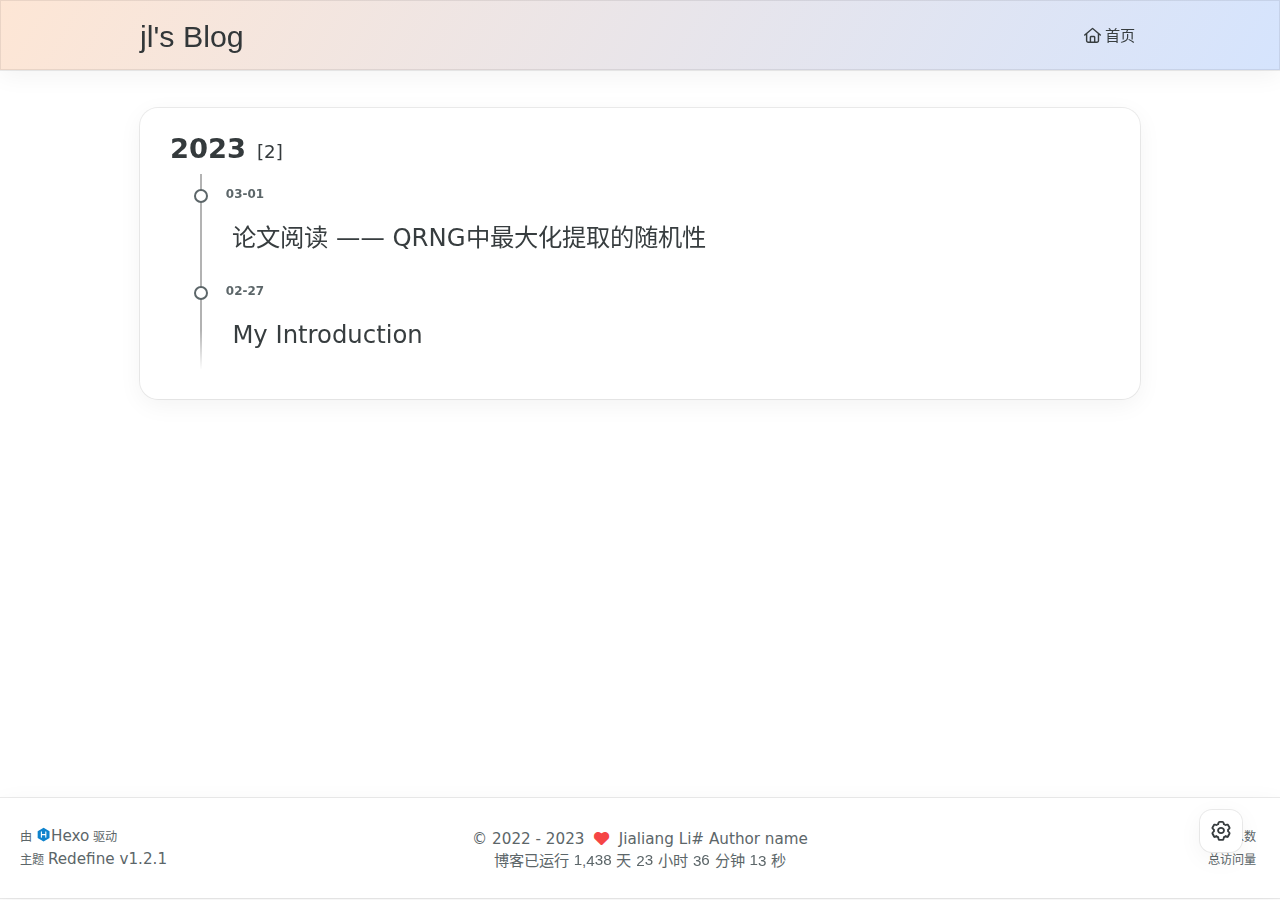
==== commit 844760a6: "Site updated: 2023-03-16 16:03:29" ====
--- a/archives/index.html
+++ b/archives/index.html
@@ -5,7 +5,7 @@
     <meta name="viewport" content="width=device-width, initial-scale=1">
     <meta name="keywords" content="Hexo Theme Redefine">
     <meta name="description" content="Hexo Theme Redefine">
-    <meta name="author" content="The Redefine Team">
+    <meta name="author" content="Jialiang Li# Author name">
     <link rel="apple-touch-icon" sizes="180x180" href="/images/apple-touch-icon-redefine.png">
     
     <!--- Seo Part-->
@@ -19,7 +19,7 @@
     <meta property="og:description" content="Hexo Theme Redefine">
     <meta property="og:url" content="http://jlfcrnm.cnarchives/index.html">
     
-    <meta property="og:site_name" content="Theme Redefine">
+    <meta property="og:site_name" content="jl&#39;s Blog">
     <meta name="twitter:card" content="summary_large_image">
     <meta name="twitter:title" content="jl&#39;s Blog">
     <meta name="twitter:description" content="Hexo Theme Redefine">
@@ -34,7 +34,7 @@
         
             归档 -
         
-        Theme Redefine
+        jl&#39;s Blog
     </title>
     
 <link rel="stylesheet" href="/css/style.css">
@@ -48,7 +48,7 @@
     <script id="hexo-configurations">
     let REDEFINE = window.REDEFINE || {};
     REDEFINE.hexo_config = {"hostname":"jlfcrnm.cn","root":"/","language":"zh-CN"};
-    REDEFINE.theme_config = {"toc":{"enable":true,"number":false,"expand_all":true,"init_open":true},"style":{"primary_color":"#005080","avatar":"/images/redefine-avatar.svg","favicon":"/images/redefine-logo.svg","og_image":{"enable":false,"image_url":null},"article_img_align":"center","right_side_width":"210px","content_max_width":"1000px","nav_color":{"left":"#f78736","right":"#367df7","transparency":35},"hover":{"shadow":true,"scale":false},"first_screen":{"enable":true,"background_image":{"light":"/images/wallhaven-wqery6-light.webp","dark":"/images/wallhaven-wqery6-dark.webp"},"title_color":{"light":"#fff","dark":"#d1d1b6"},"font_sizes":{"title":"2.8rem","subtitle":"1.5rem"},"line_height":1.2,"title":"Theme Redefine","subtitle":{"enable":false,"list":[]},"custom_font":{"enable":false,"font_family":null,"font_url":null}},"scroll":{"progress_bar":{"enable":true},"percent":{"enable":false}}},"local_search":{"enable":false,"preload":true},"code_block":{"copy":true,"style":"mac","custom_font":{"enable":false,"font_family":null,"font_url":null}},"pjax":{"enable":true},"lazyload":{"enable":true},"version":"1.2.1","friend_links":{"columns":2},"home_article":{"date_format":"auto","category":{"enable":true,"limit":3},"tag":{"enable":true,"limit":3}},"plugins":{"aplayer":{"enable":false,"audio":[{"name":null,"artist":null,"url":null,"cover":null},{"name":null,"artist":null,"url":null,"cover":null}]},"mermaid":{"enable":false,"version":"9.3.0"}}};
+    REDEFINE.theme_config = {"toc":{"enable":true,"number":false,"expand_all":true,"init_open":true},"style":{"primary_color":"#005080","avatar":"/images/redefine-avatar.svg","favicon":"/images/redefine-logo.svg","og_image":{"enable":false,"image_url":null},"article_img_align":"center","right_side_width":"210px","content_max_width":"1000px","nav_color":{"left":"#f78736","right":"#367df7","transparency":35},"hover":{"shadow":true,"scale":false},"first_screen":{"enable":true,"background_image":{"light":"/images/wallhaven-wqery6-light.webp","dark":"/images/wallhaven-wqery6-dark.webp"},"title_color":{"light":"#fff","dark":"#d1d1b6"},"font_sizes":{"title":"2.8rem","subtitle":"1.5rem"},"line_height":1.2,"title":"jl's Blog","subtitle":{"enable":false,"list":[]},"custom_font":{"enable":false,"font_family":null,"font_url":null}},"scroll":{"progress_bar":{"enable":true},"percent":{"enable":false}}},"local_search":{"enable":false,"preload":true},"code_block":{"copy":true,"style":"mac","custom_font":{"enable":false,"font_family":null,"font_url":null}},"pjax":{"enable":true},"lazyload":{"enable":true},"version":"1.2.1","friend_links":{"columns":2},"home_article":{"date_format":"auto","category":{"enable":true,"limit":3},"tag":{"enable":true,"limit":3}},"plugins":{"aplayer":{"enable":false,"audio":[{"name":null,"artist":null,"url":null,"cover":null},{"name":null,"artist":null,"url":null,"cover":null}]},"mermaid":{"enable":false,"version":"9.3.0"}}};
     REDEFINE.language_ago = {"second":"%s 秒前","minute":"%s 分钟前","hour":"%s 小时前","day":"%s 天前","week":"%s 周前","month":"%s 个月前","year":"%s 年前"};
   </script>
     
@@ -100,7 +100,7 @@
             
             <a class="logo-title" href="/">
                 
-                Theme Redefine
+                jl&#39;s Blog
                 
             </a>
         </div>
@@ -223,7 +223,7 @@
               <span>2022</span>
               -
             
-            2023&nbsp;&nbsp;<i class="fa-solid fa-heart fa-beat" style="--fa-animation-duration: 0.5s; color: #f54545"></i>&nbsp;&nbsp;<a href="/">The Redefine Team</a>
+            2023&nbsp;&nbsp;<i class="fa-solid fa-heart fa-beat" style="--fa-animation-duration: 0.5s; color: #f54545"></i>&nbsp;&nbsp;<a href="/">Jialiang Li# Author name</a>
         </div>
         
             <script async data-pjax src="//busuanzi.ibruce.info/busuanzi/2.3/busuanzi.pure.mini.js"></script>
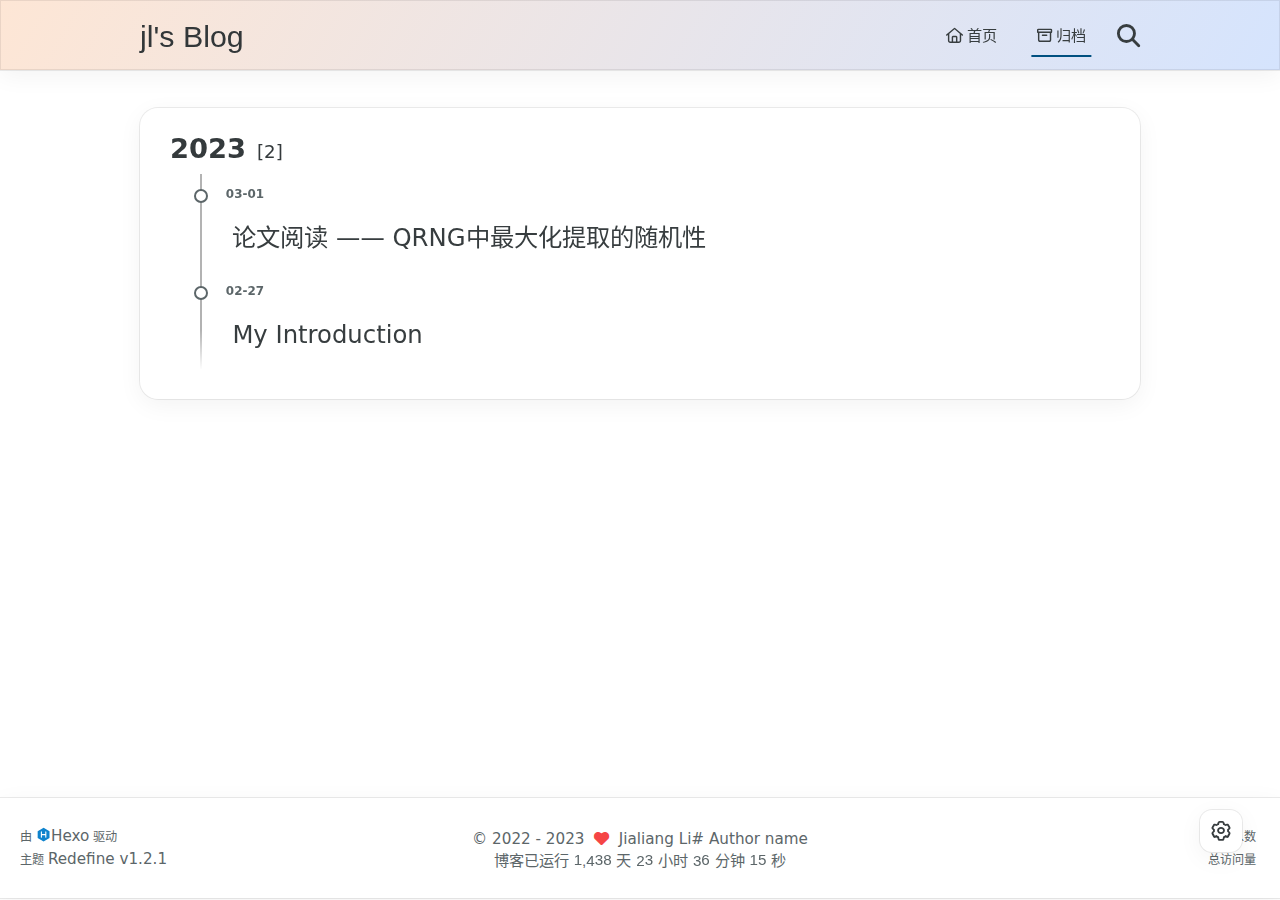
==== commit b54e831b: "Site updated: 2023-03-16 16:40:53" ====
--- a/archives/index.html
+++ b/archives/index.html
@@ -47,8 +47,8 @@
     
     <script id="hexo-configurations">
     let REDEFINE = window.REDEFINE || {};
-    REDEFINE.hexo_config = {"hostname":"jlfcrnm.cn","root":"/","language":"zh-CN"};
-    REDEFINE.theme_config = {"toc":{"enable":true,"number":false,"expand_all":true,"init_open":true},"style":{"primary_color":"#005080","avatar":"/images/redefine-avatar.svg","favicon":"/images/redefine-logo.svg","og_image":{"enable":false,"image_url":null},"article_img_align":"center","right_side_width":"210px","content_max_width":"1000px","nav_color":{"left":"#f78736","right":"#367df7","transparency":35},"hover":{"shadow":true,"scale":false},"first_screen":{"enable":true,"background_image":{"light":"/images/wallhaven-wqery6-light.webp","dark":"/images/wallhaven-wqery6-dark.webp"},"title_color":{"light":"#fff","dark":"#d1d1b6"},"font_sizes":{"title":"2.8rem","subtitle":"1.5rem"},"line_height":1.2,"title":"jl's Blog","subtitle":{"enable":false,"list":[]},"custom_font":{"enable":false,"font_family":null,"font_url":null}},"scroll":{"progress_bar":{"enable":true},"percent":{"enable":false}}},"local_search":{"enable":false,"preload":true},"code_block":{"copy":true,"style":"mac","custom_font":{"enable":false,"font_family":null,"font_url":null}},"pjax":{"enable":true},"lazyload":{"enable":true},"version":"1.2.1","friend_links":{"columns":2},"home_article":{"date_format":"auto","category":{"enable":true,"limit":3},"tag":{"enable":true,"limit":3}},"plugins":{"aplayer":{"enable":false,"audio":[{"name":null,"artist":null,"url":null,"cover":null},{"name":null,"artist":null,"url":null,"cover":null}]},"mermaid":{"enable":false,"version":"9.3.0"}}};
+    REDEFINE.hexo_config = {"hostname":"jlfcrnm.cn","root":"/","language":"zh-CN","path":"search.xml"};
+    REDEFINE.theme_config = {"toc":{"enable":true,"number":false,"expand_all":true,"init_open":true},"style":{"primary_color":"#005080","avatar":"/images/avatar.jpg","favicon":"/images/redefine-logo.svg","og_image":{"enable":false,"image_url":null},"article_img_align":"center","right_side_width":"210px","content_max_width":"1000px","nav_color":{"left":"#f78736","right":"#367df7","transparency":35},"hover":{"shadow":true,"scale":false},"first_screen":{"enable":true,"background_image":{"light":"/images/lotus.jpg","dark":"/images/lotus.jpg"},"title_color":{"light":"#fff","dark":"#d1d1b6"},"font_sizes":{"title":"2.8rem","subtitle":"1.5rem"},"line_height":1.2,"title":"jl's Blog","subtitle":{"enable":true,"list":["Just Be Yourself."]},"custom_font":{"enable":false,"font_family":null,"font_url":null}},"scroll":{"progress_bar":{"enable":true},"percent":{"enable":false}}},"local_search":{"enable":true,"preload":true},"code_block":{"copy":true,"style":"mac","custom_font":{"enable":false,"font_family":null,"font_url":null}},"pjax":{"enable":true},"lazyload":{"enable":true},"version":"1.2.1","friend_links":{"columns":2},"home_article":{"date_format":"auto","category":{"enable":true,"limit":3},"tag":{"enable":true,"limit":3}},"plugins":{"aplayer":{"enable":false,"audio":[{"name":null,"artist":null,"url":null,"cover":null},{"name":null,"artist":null,"url":null,"cover":null}]},"mermaid":{"enable":false,"version":"9.3.0"}}};
     REDEFINE.language_ago = {"second":"%s 秒前","minute":"%s 分钟前","hour":"%s 小时前","day":"%s 天前","week":"%s 周前","month":"%s 个月前","year":"%s 年前"};
   </script>
     
@@ -126,11 +126,33 @@
                                 
                             </li>
                     
+                        
+                            <li class="menu-item">
+                                <!-- Menu -->
+                                <a class="active" 
+                                    href="/archives"  >
+                                    
+                                        
+                                            <i class="fa-regular fa-archive"></i>
+                                        
+                                        归档
+                                    
+                                </a>
+                                <!-- Submenu -->
+                                
+                            </li>
+                    
+                    
+                        <li class="menu-item search search-popup-trigger">
+                            <i class="fa-solid fa-magnifying-glass"></i>
+                        </li>
                     
                 </ul>
             </div>
             <!-- Mobile -->
             <div class="mobile">
+                
+                    <div class="icon-item search search-popup-trigger"><i class="fa-solid fa-magnifying-glass"></i></div>
                 
                 <div class="icon-item menu-bar">
                     <div class="menu-bar-middle"></div>
@@ -152,6 +174,21 @@
                                     <i class="fa-regular fa-house"></i>
                                 
                                 首页
+                            
+                        </a>
+                    </li>
+                    <!-- Submenu -->
+                    
+            
+                
+                    <li class="drawer-menu-item flex-center">
+                        <a class="active" 
+                        href="/archives"  >
+                             
+                                
+                                    <i class="fa-regular fa-archive"></i>
+                                
+                                归档
                             
                         </a>
                     </li>
@@ -331,6 +368,35 @@
 
 
     
+        <div class="search-pop-overlay">
+    <div class="popup search-popup">
+        <div class="search-header">
+          <span class="search-input-field-pre">
+            <i class="fa-solid fa-keyboard"></i>
+          </span>
+            <div class="search-input-container">
+                <input autocomplete="off"
+                       autocorrect="off"
+                       autocapitalize="off"
+                       placeholder="搜索..."
+                       spellcheck="false"
+                       type="search"
+                       class="search-input"
+                >
+            </div>
+            <span class="popup-btn-close">
+                <i class="fa-solid fa-times"></i>
+            </span>
+        </div>
+        <div id="search-result">
+            <div id="no-result">
+                <i class="fa-solid fa-spinner fa-spin-pulse fa-5x fa-fw"></i>
+            </div>
+        </div>
+    </div>
+</div>
+
+    
 
 
 </main>
@@ -350,6 +416,10 @@
 
 
 
+    
+<script src="/js/tools/local-search.js"></script>
+
+
 
 
     
@@ -374,6 +444,13 @@
 <link rel="stylesheet" href="/assets/odometer-theme-minimal.css">
 
 
+
+
+  
+<script src="/js/libs/Typed.min.js"></script>
+
+  
+<script src="/js/plugins/typed.js"></script>
 
 
 
--- a/css/style.css
+++ b/css/style.css
@@ -157,7 +157,7 @@
   --note-type-title-bg: #fdf3e9;
   --note-black-title-bg: #e9e9e9;
   --note-purple-title-bg: #f9e9fd;
-  --first-screen-img: url("/images/wallhaven-wqery6-light.webp");
+  --first-screen-img: url("/images/lotus.jpg");
   --first-screen-text-color: #fff;
   --first-screen-icons-container-border-color: rgba(255,255,255,0.35);
   --first-screen-icons-container-background-color: rgba(255,255,255,0.3);
@@ -202,7 +202,7 @@
     --note-type-title-bg: #fdf3e9;
     --note-black-title-bg: #e9e9e9;
     --note-purple-title-bg: #f9e9fd;
-    --first-screen-img: url("/images/wallhaven-wqery6-light.webp");
+    --first-screen-img: url("/images/lotus.jpg");
     --first-screen-text-color: #fff;
     --first-screen-icons-container-border-color: rgba(255,255,255,0.35);
     --first-screen-icons-container-background-color: rgba(255,255,255,0.3);
@@ -248,7 +248,7 @@
     --note-type-title-bg: #4e3a1e;
     --note-black-title-bg: #1e1e1e;
     --note-purple-title-bg: #4e1e4e;
-    --first-screen-img: url("/images/wallhaven-wqery6-dark.webp");
+    --first-screen-img: url("/images/lotus.jpg");
     --first-screen-text-color: #d1d1b6;
     --first-screen-icons-container-border-color: rgba(197,197,197,0.35);
     --first-screen-icons-container-background-color: rgba(197,197,197,0.3);
@@ -293,7 +293,7 @@
   --note-type-title-bg: #fdf3e9;
   --note-black-title-bg: #e9e9e9;
   --note-purple-title-bg: #f9e9fd;
-  --first-screen-img: url("/images/wallhaven-wqery6-light.webp");
+  --first-screen-img: url("/images/lotus.jpg");
   --first-screen-text-color: #fff;
   --first-screen-icons-container-border-color: rgba(255,255,255,0.35);
   --first-screen-icons-container-background-color: rgba(255,255,255,0.3);
@@ -337,7 +337,7 @@
   --note-type-title-bg: #4e3a1e;
   --note-black-title-bg: #1e1e1e;
   --note-purple-title-bg: #4e1e4e;
-  --first-screen-img: url("/images/wallhaven-wqery6-dark.webp");
+  --first-screen-img: url("/images/lotus.jpg");
   --first-screen-text-color: #d1d1b6;
   --first-screen-icons-container-border-color: rgba(197,197,197,0.35);
   --first-screen-icons-container-background-color: rgba(197,197,197,0.3);
@@ -381,7 +381,7 @@
   --note-type-title-bg: #fdf3e9;
   --note-black-title-bg: #e9e9e9;
   --note-purple-title-bg: #f9e9fd;
-  --first-screen-img: url("/images/wallhaven-wqery6-light.webp");
+  --first-screen-img: url("/images/lotus.jpg");
   --first-screen-text-color: #fff;
   --first-screen-icons-container-border-color: rgba(255,255,255,0.35);
   --first-screen-icons-container-background-color: rgba(255,255,255,0.3);
@@ -426,7 +426,7 @@
     --note-type-title-bg: #fdf3e9;
     --note-black-title-bg: #e9e9e9;
     --note-purple-title-bg: #f9e9fd;
-    --first-screen-img: url("/images/wallhaven-wqery6-light.webp");
+    --first-screen-img: url("/images/lotus.jpg");
     --first-screen-text-color: #fff;
     --first-screen-icons-container-border-color: rgba(255,255,255,0.35);
     --first-screen-icons-container-background-color: rgba(255,255,255,0.3);
@@ -472,7 +472,7 @@
     --note-type-title-bg: #4e3a1e;
     --note-black-title-bg: #1e1e1e;
     --note-purple-title-bg: #4e1e4e;
-    --first-screen-img: url("/images/wallhaven-wqery6-dark.webp");
+    --first-screen-img: url("/images/lotus.jpg");
     --first-screen-text-color: #d1d1b6;
     --first-screen-icons-container-border-color: rgba(197,197,197,0.35);
     --first-screen-icons-container-background-color: rgba(197,197,197,0.3);
@@ -517,7 +517,7 @@
   --note-type-title-bg: #fdf3e9;
   --note-black-title-bg: #e9e9e9;
   --note-purple-title-bg: #f9e9fd;
-  --first-screen-img: url("/images/wallhaven-wqery6-light.webp");
+  --first-screen-img: url("/images/lotus.jpg");
   --first-screen-text-color: #fff;
   --first-screen-icons-container-border-color: rgba(255,255,255,0.35);
   --first-screen-icons-container-background-color: rgba(255,255,255,0.3);
@@ -561,7 +561,7 @@
   --note-type-title-bg: #4e3a1e;
   --note-black-title-bg: #1e1e1e;
   --note-purple-title-bg: #4e1e4e;
-  --first-screen-img: url("/images/wallhaven-wqery6-dark.webp");
+  --first-screen-img: url("/images/lotus.jpg");
   --first-screen-text-color: #d1d1b6;
   --first-screen-icons-container-border-color: rgba(197,197,197,0.35);
   --first-screen-icons-container-background-color: rgba(197,197,197,0.3);
@@ -1095,7 +1095,7 @@
   --note-type-title-bg: #fdf3e9;
   --note-black-title-bg: #e9e9e9;
   --note-purple-title-bg: #f9e9fd;
-  --first-screen-img: url("/images/wallhaven-wqery6-light.webp");
+  --first-screen-img: url("/images/lotus.jpg");
   --first-screen-text-color: #fff;
   --first-screen-icons-container-border-color: rgba(255,255,255,0.35);
   --first-screen-icons-container-background-color: rgba(255,255,255,0.3);
@@ -1140,7 +1140,7 @@
     --note-type-title-bg: #fdf3e9;
     --note-black-title-bg: #e9e9e9;
     --note-purple-title-bg: #f9e9fd;
-    --first-screen-img: url("/images/wallhaven-wqery6-light.webp");
+    --first-screen-img: url("/images/lotus.jpg");
     --first-screen-text-color: #fff;
     --first-screen-icons-container-border-color: rgba(255,255,255,0.35);
     --first-screen-icons-container-background-color: rgba(255,255,255,0.3);
@@ -1186,7 +1186,7 @@
     --note-type-title-bg: #4e3a1e;
     --note-black-title-bg: #1e1e1e;
     --note-purple-title-bg: #4e1e4e;
-    --first-screen-img: url("/images/wallhaven-wqery6-dark.webp");
+    --first-screen-img: url("/images/lotus.jpg");
     --first-screen-text-color: #d1d1b6;
     --first-screen-icons-container-border-color: rgba(197,197,197,0.35);
     --first-screen-icons-container-background-color: rgba(197,197,197,0.3);
@@ -1231,7 +1231,7 @@
   --note-type-title-bg: #fdf3e9;
   --note-black-title-bg: #e9e9e9;
   --note-purple-title-bg: #f9e9fd;
-  --first-screen-img: url("/images/wallhaven-wqery6-light.webp");
+  --first-screen-img: url("/images/lotus.jpg");
   --first-screen-text-color: #fff;
   --first-screen-icons-container-border-color: rgba(255,255,255,0.35);
   --first-screen-icons-container-background-color: rgba(255,255,255,0.3);
@@ -1275,7 +1275,7 @@
   --note-type-title-bg: #4e3a1e;
   --note-black-title-bg: #1e1e1e;
   --note-purple-title-bg: #4e1e4e;
-  --first-screen-img: url("/images/wallhaven-wqery6-dark.webp");
+  --first-screen-img: url("/images/lotus.jpg");
   --first-screen-text-color: #d1d1b6;
   --first-screen-icons-container-border-color: rgba(197,197,197,0.35);
   --first-screen-icons-container-background-color: rgba(197,197,197,0.3);
@@ -1744,7 +1744,7 @@
   --note-type-title-bg: #fdf3e9;
   --note-black-title-bg: #e9e9e9;
   --note-purple-title-bg: #f9e9fd;
-  --first-screen-img: url("/images/wallhaven-wqery6-light.webp");
+  --first-screen-img: url("/images/lotus.jpg");
   --first-screen-text-color: #fff;
   --first-screen-icons-container-border-color: rgba(255,255,255,0.35);
   --first-screen-icons-container-background-color: rgba(255,255,255,0.3);
@@ -1789,7 +1789,7 @@
     --note-type-title-bg: #fdf3e9;
     --note-black-title-bg: #e9e9e9;
     --note-purple-title-bg: #f9e9fd;
-    --first-screen-img: url("/images/wallhaven-wqery6-light.webp");
+    --first-screen-img: url("/images/lotus.jpg");
     --first-screen-text-color: #fff;
     --first-screen-icons-container-border-color: rgba(255,255,255,0.35);
     --first-screen-icons-container-background-color: rgba(255,255,255,0.3);
@@ -1835,7 +1835,7 @@
     --note-type-title-bg: #4e3a1e;
     --note-black-title-bg: #1e1e1e;
     --note-purple-title-bg: #4e1e4e;
-    --first-screen-img: url("/images/wallhaven-wqery6-dark.webp");
+    --first-screen-img: url("/images/lotus.jpg");
     --first-screen-text-color: #d1d1b6;
     --first-screen-icons-container-border-color: rgba(197,197,197,0.35);
     --first-screen-icons-container-background-color: rgba(197,197,197,0.3);
@@ -1880,7 +1880,7 @@
   --note-type-title-bg: #fdf3e9;
   --note-black-title-bg: #e9e9e9;
   --note-purple-title-bg: #f9e9fd;
-  --first-screen-img: url("/images/wallhaven-wqery6-light.webp");
+  --first-screen-img: url("/images/lotus.jpg");
   --first-screen-text-color: #fff;
   --first-screen-icons-container-border-color: rgba(255,255,255,0.35);
   --first-screen-icons-container-background-color: rgba(255,255,255,0.3);
@@ -1924,7 +1924,7 @@
   --note-type-title-bg: #4e3a1e;
   --note-black-title-bg: #1e1e1e;
   --note-purple-title-bg: #4e1e4e;
-  --first-screen-img: url("/images/wallhaven-wqery6-dark.webp");
+  --first-screen-img: url("/images/lotus.jpg");
   --first-screen-text-color: #d1d1b6;
   --first-screen-icons-container-border-color: rgba(197,197,197,0.35);
   --first-screen-icons-container-background-color: rgba(197,197,197,0.3);
@@ -2082,7 +2082,7 @@
   --note-type-title-bg: #fdf3e9;
   --note-black-title-bg: #e9e9e9;
   --note-purple-title-bg: #f9e9fd;
-  --first-screen-img: url("/images/wallhaven-wqery6-light.webp");
+  --first-screen-img: url("/images/lotus.jpg");
   --first-screen-text-color: #fff;
   --first-screen-icons-container-border-color: rgba(255,255,255,0.35);
   --first-screen-icons-container-background-color: rgba(255,255,255,0.3);
@@ -2127,7 +2127,7 @@
     --note-type-title-bg: #fdf3e9;
     --note-black-title-bg: #e9e9e9;
     --note-purple-title-bg: #f9e9fd;
-    --first-screen-img: url("/images/wallhaven-wqery6-light.webp");
+    --first-screen-img: url("/images/lotus.jpg");
     --first-screen-text-color: #fff;
     --first-screen-icons-container-border-color: rgba(255,255,255,0.35);
     --first-screen-icons-container-background-color: rgba(255,255,255,0.3);
@@ -2173,7 +2173,7 @@
     --note-type-title-bg: #4e3a1e;
     --note-black-title-bg: #1e1e1e;
     --note-purple-title-bg: #4e1e4e;
-    --first-screen-img: url("/images/wallhaven-wqery6-dark.webp");
+    --first-screen-img: url("/images/lotus.jpg");
     --first-screen-text-color: #d1d1b6;
     --first-screen-icons-container-border-color: rgba(197,197,197,0.35);
     --first-screen-icons-container-background-color: rgba(197,197,197,0.3);
@@ -2218,7 +2218,7 @@
   --note-type-title-bg: #fdf3e9;
   --note-black-title-bg: #e9e9e9;
   --note-purple-title-bg: #f9e9fd;
-  --first-screen-img: url("/images/wallhaven-wqery6-light.webp");
+  --first-screen-img: url("/images/lotus.jpg");
   --first-screen-text-color: #fff;
   --first-screen-icons-container-border-color: rgba(255,255,255,0.35);
   --first-screen-icons-container-background-color: rgba(255,255,255,0.3);
@@ -2262,7 +2262,7 @@
   --note-type-title-bg: #4e3a1e;
   --note-black-title-bg: #1e1e1e;
   --note-purple-title-bg: #4e1e4e;
-  --first-screen-img: url("/images/wallhaven-wqery6-dark.webp");
+  --first-screen-img: url("/images/lotus.jpg");
   --first-screen-text-color: #d1d1b6;
   --first-screen-icons-container-border-color: rgba(197,197,197,0.35);
   --first-screen-icons-container-background-color: rgba(197,197,197,0.3);
@@ -2478,7 +2478,7 @@
   --note-type-title-bg: #fdf3e9;
   --note-black-title-bg: #e9e9e9;
   --note-purple-title-bg: #f9e9fd;
-  --first-screen-img: url("/images/wallhaven-wqery6-light.webp");
+  --first-screen-img: url("/images/lotus.jpg");
   --first-screen-text-color: #fff;
   --first-screen-icons-container-border-color: rgba(255,255,255,0.35);
   --first-screen-icons-container-background-color: rgba(255,255,255,0.3);
@@ -2523,7 +2523,7 @@
     --note-type-title-bg: #fdf3e9;
     --note-black-title-bg: #e9e9e9;
     --note-purple-title-bg: #f9e9fd;
-    --first-screen-img: url("/images/wallhaven-wqery6-light.webp");
+    --first-screen-img: url("/images/lotus.jpg");
     --first-screen-text-color: #fff;
     --first-screen-icons-container-border-color: rgba(255,255,255,0.35);
     --first-screen-icons-container-background-color: rgba(255,255,255,0.3);
@@ -2569,7 +2569,7 @@
     --note-type-title-bg: #4e3a1e;
     --note-black-title-bg: #1e1e1e;
     --note-purple-title-bg: #4e1e4e;
-    --first-screen-img: url("/images/wallhaven-wqery6-dark.webp");
+    --first-screen-img: url("/images/lotus.jpg");
     --first-screen-text-color: #d1d1b6;
     --first-screen-icons-container-border-color: rgba(197,197,197,0.35);
     --first-screen-icons-container-background-color: rgba(197,197,197,0.3);
@@ -2614,7 +2614,7 @@
   --note-type-title-bg: #fdf3e9;
   --note-black-title-bg: #e9e9e9;
   --note-purple-title-bg: #f9e9fd;
-  --first-screen-img: url("/images/wallhaven-wqery6-light.webp");
+  --first-screen-img: url("/images/lotus.jpg");
   --first-screen-text-color: #fff;
   --first-screen-icons-container-border-color: rgba(255,255,255,0.35);
   --first-screen-icons-container-background-color: rgba(255,255,255,0.3);
@@ -2658,7 +2658,7 @@
   --note-type-title-bg: #4e3a1e;
   --note-black-title-bg: #1e1e1e;
   --note-purple-title-bg: #4e1e4e;
-  --first-screen-img: url("/images/wallhaven-wqery6-dark.webp");
+  --first-screen-img: url("/images/lotus.jpg");
   --first-screen-text-color: #d1d1b6;
   --first-screen-icons-container-border-color: rgba(197,197,197,0.35);
   --first-screen-icons-container-background-color: rgba(197,197,197,0.3);
@@ -3038,7 +3038,7 @@
   --note-type-title-bg: #fdf3e9;
   --note-black-title-bg: #e9e9e9;
   --note-purple-title-bg: #f9e9fd;
-  --first-screen-img: url("/images/wallhaven-wqery6-light.webp");
+  --first-screen-img: url("/images/lotus.jpg");
   --first-screen-text-color: #fff;
   --first-screen-icons-container-border-color: rgba(255,255,255,0.35);
   --first-screen-icons-container-background-color: rgba(255,255,255,0.3);
@@ -3083,7 +3083,7 @@
     --note-type-title-bg: #fdf3e9;
     --note-black-title-bg: #e9e9e9;
     --note-purple-title-bg: #f9e9fd;
-    --first-screen-img: url("/images/wallhaven-wqery6-light.webp");
+    --first-screen-img: url("/images/lotus.jpg");
     --first-screen-text-color: #fff;
     --first-screen-icons-container-border-color: rgba(255,255,255,0.35);
     --first-screen-icons-container-background-color: rgba(255,255,255,0.3);
@@ -3129,7 +3129,7 @@
     --note-type-title-bg: #4e3a1e;
     --note-black-title-bg: #1e1e1e;
     --note-purple-title-bg: #4e1e4e;
-    --first-screen-img: url("/images/wallhaven-wqery6-dark.webp");
+    --first-screen-img: url("/images/lotus.jpg");
     --first-screen-text-color: #d1d1b6;
     --first-screen-icons-container-border-color: rgba(197,197,197,0.35);
     --first-screen-icons-container-background-color: rgba(197,197,197,0.3);
@@ -3174,7 +3174,7 @@
   --note-type-title-bg: #fdf3e9;
   --note-black-title-bg: #e9e9e9;
   --note-purple-title-bg: #f9e9fd;
-  --first-screen-img: url("/images/wallhaven-wqery6-light.webp");
+  --first-screen-img: url("/images/lotus.jpg");
   --first-screen-text-color: #fff;
   --first-screen-icons-container-border-color: rgba(255,255,255,0.35);
   --first-screen-icons-container-background-color: rgba(255,255,255,0.3);
@@ -3218,7 +3218,7 @@
   --note-type-title-bg: #4e3a1e;
   --note-black-title-bg: #1e1e1e;
   --note-purple-title-bg: #4e1e4e;
-  --first-screen-img: url("/images/wallhaven-wqery6-dark.webp");
+  --first-screen-img: url("/images/lotus.jpg");
   --first-screen-text-color: #d1d1b6;
   --first-screen-icons-container-border-color: rgba(197,197,197,0.35);
   --first-screen-icons-container-background-color: rgba(197,197,197,0.3);
@@ -3749,7 +3749,7 @@
   --note-type-title-bg: #fdf3e9;
   --note-black-title-bg: #e9e9e9;
   --note-purple-title-bg: #f9e9fd;
-  --first-screen-img: url("/images/wallhaven-wqery6-light.webp");
+  --first-screen-img: url("/images/lotus.jpg");
   --first-screen-text-color: #fff;
   --first-screen-icons-container-border-color: rgba(255,255,255,0.35);
   --first-screen-icons-container-background-color: rgba(255,255,255,0.3);
@@ -3794,7 +3794,7 @@
     --note-type-title-bg: #fdf3e9;
     --note-black-title-bg: #e9e9e9;
     --note-purple-title-bg: #f9e9fd;
-    --first-screen-img: url("/images/wallhaven-wqery6-light.webp");
+    --first-screen-img: url("/images/lotus.jpg");
     --first-screen-text-color: #fff;
     --first-screen-icons-container-border-color: rgba(255,255,255,0.35);
     --first-screen-icons-container-background-color: rgba(255,255,255,0.3);
@@ -3840,7 +3840,7 @@
     --note-type-title-bg: #4e3a1e;
     --note-black-title-bg: #1e1e1e;
     --note-purple-title-bg: #4e1e4e;
-    --first-screen-img: url("/images/wallhaven-wqery6-dark.webp");
+    --first-screen-img: url("/images/lotus.jpg");
     --first-screen-text-color: #d1d1b6;
     --first-screen-icons-container-border-color: rgba(197,197,197,0.35);
     --first-screen-icons-container-background-color: rgba(197,197,197,0.3);
@@ -3885,7 +3885,7 @@
   --note-type-title-bg: #fdf3e9;
   --note-black-title-bg: #e9e9e9;
   --note-purple-title-bg: #f9e9fd;
-  --first-screen-img: url("/images/wallhaven-wqery6-light.webp");
+  --first-screen-img: url("/images/lotus.jpg");
   --first-screen-text-color: #fff;
   --first-screen-icons-container-border-color: rgba(255,255,255,0.35);
   --first-screen-icons-container-background-color: rgba(255,255,255,0.3);
@@ -3929,7 +3929,7 @@
   --note-type-title-bg: #4e3a1e;
   --note-black-title-bg: #1e1e1e;
   --note-purple-title-bg: #4e1e4e;
-  --first-screen-img: url("/images/wallhaven-wqery6-dark.webp");
+  --first-screen-img: url("/images/lotus.jpg");
   --first-screen-text-color: #d1d1b6;
   --first-screen-icons-container-border-color: rgba(197,197,197,0.35);
   --first-screen-icons-container-background-color: rgba(197,197,197,0.3);
@@ -4060,7 +4060,7 @@
   --note-type-title-bg: #fdf3e9;
   --note-black-title-bg: #e9e9e9;
   --note-purple-title-bg: #f9e9fd;
-  --first-screen-img: url("/images/wallhaven-wqery6-light.webp");
+  --first-screen-img: url("/images/lotus.jpg");
   --first-screen-text-color: #fff;
   --first-screen-icons-container-border-color: rgba(255,255,255,0.35);
   --first-screen-icons-container-background-color: rgba(255,255,255,0.3);
@@ -4105,7 +4105,7 @@
     --note-type-title-bg: #fdf3e9;
     --note-black-title-bg: #e9e9e9;
     --note-purple-title-bg: #f9e9fd;
-    --first-screen-img: url("/images/wallhaven-wqery6-light.webp");
+    --first-screen-img: url("/images/lotus.jpg");
     --first-screen-text-color: #fff;
     --first-screen-icons-container-border-color: rgba(255,255,255,0.35);
     --first-screen-icons-container-background-color: rgba(255,255,255,0.3);
@@ -4151,7 +4151,7 @@
     --note-type-title-bg: #4e3a1e;
     --note-black-title-bg: #1e1e1e;
     --note-purple-title-bg: #4e1e4e;
-    --first-screen-img: url("/images/wallhaven-wqery6-dark.webp");
+    --first-screen-img: url("/images/lotus.jpg");
     --first-screen-text-color: #d1d1b6;
     --first-screen-icons-container-border-color: rgba(197,197,197,0.35);
     --first-screen-icons-container-background-color: rgba(197,197,197,0.3);
@@ -4196,7 +4196,7 @@
   --note-type-title-bg: #fdf3e9;
   --note-black-title-bg: #e9e9e9;
   --note-purple-title-bg: #f9e9fd;
-  --first-screen-img: url("/images/wallhaven-wqery6-light.webp");
+  --first-screen-img: url("/images/lotus.jpg");
   --first-screen-text-color: #fff;
   --first-screen-icons-container-border-color: rgba(255,255,255,0.35);
   --first-screen-icons-container-background-color: rgba(255,255,255,0.3);
@@ -4240,7 +4240,7 @@
   --note-type-title-bg: #4e3a1e;
   --note-black-title-bg: #1e1e1e;
   --note-purple-title-bg: #4e1e4e;
-  --first-screen-img: url("/images/wallhaven-wqery6-dark.webp");
+  --first-screen-img: url("/images/lotus.jpg");
   --first-screen-text-color: #d1d1b6;
   --first-screen-icons-container-border-color: rgba(197,197,197,0.35);
   --first-screen-icons-container-background-color: rgba(197,197,197,0.3);
@@ -4547,7 +4547,7 @@
   --note-type-title-bg: #fdf3e9;
   --note-black-title-bg: #e9e9e9;
   --note-purple-title-bg: #f9e9fd;
-  --first-screen-img: url("/images/wallhaven-wqery6-light.webp");
+  --first-screen-img: url("/images/lotus.jpg");
   --first-screen-text-color: #fff;
   --first-screen-icons-container-border-color: rgba(255,255,255,0.35);
   --first-screen-icons-container-background-color: rgba(255,255,255,0.3);
@@ -4592,7 +4592,7 @@
     --note-type-title-bg: #fdf3e9;
     --note-black-title-bg: #e9e9e9;
     --note-purple-title-bg: #f9e9fd;
-    --first-screen-img: url("/images/wallhaven-wqery6-light.webp");
+    --first-screen-img: url("/images/lotus.jpg");
     --first-screen-text-color: #fff;
     --first-screen-icons-container-border-color: rgba(255,255,255,0.35);
     --first-screen-icons-container-background-color: rgba(255,255,255,0.3);
@@ -4638,7 +4638,7 @@
     --note-type-title-bg: #4e3a1e;
     --note-black-title-bg: #1e1e1e;
     --note-purple-title-bg: #4e1e4e;
-    --first-screen-img: url("/images/wallhaven-wqery6-dark.webp");
+    --first-screen-img: url("/images/lotus.jpg");
     --first-screen-text-color: #d1d1b6;
     --first-screen-icons-container-border-color: rgba(197,197,197,0.35);
     --first-screen-icons-container-background-color: rgba(197,197,197,0.3);
@@ -4683,7 +4683,7 @@
   --note-type-title-bg: #fdf3e9;
   --note-black-title-bg: #e9e9e9;
   --note-purple-title-bg: #f9e9fd;
-  --first-screen-img: url("/images/wallhaven-wqery6-light.webp");
+  --first-screen-img: url("/images/lotus.jpg");
   --first-screen-text-color: #fff;
   --first-screen-icons-container-border-color: rgba(255,255,255,0.35);
   --first-screen-icons-container-background-color: rgba(255,255,255,0.3);
@@ -4727,7 +4727,7 @@
   --note-type-title-bg: #4e3a1e;
   --note-black-title-bg: #1e1e1e;
   --note-purple-title-bg: #4e1e4e;
-  --first-screen-img: url("/images/wallhaven-wqery6-dark.webp");
+  --first-screen-img: url("/images/lotus.jpg");
   --first-screen-text-color: #d1d1b6;
   --first-screen-icons-container-border-color: rgba(197,197,197,0.35);
   --first-screen-icons-container-background-color: rgba(197,197,197,0.3);
@@ -5007,7 +5007,7 @@
   --note-type-title-bg: #fdf3e9;
   --note-black-title-bg: #e9e9e9;
   --note-purple-title-bg: #f9e9fd;
-  --first-screen-img: url("/images/wallhaven-wqery6-light.webp");
+  --first-screen-img: url("/images/lotus.jpg");
   --first-screen-text-color: #fff;
   --first-screen-icons-container-border-color: rgba(255,255,255,0.35);
   --first-screen-icons-container-background-color: rgba(255,255,255,0.3);
@@ -5052,7 +5052,7 @@
     --note-type-title-bg: #fdf3e9;
     --note-black-title-bg: #e9e9e9;
     --note-purple-title-bg: #f9e9fd;
-    --first-screen-img: url("/images/wallhaven-wqery6-light.webp");
+    --first-screen-img: url("/images/lotus.jpg");
     --first-screen-text-color: #fff;
     --first-screen-icons-container-border-color: rgba(255,255,255,0.35);
     --first-screen-icons-container-background-color: rgba(255,255,255,0.3);
@@ -5098,7 +5098,7 @@
     --note-type-title-bg: #4e3a1e;
     --note-black-title-bg: #1e1e1e;
     --note-purple-title-bg: #4e1e4e;
-    --first-screen-img: url("/images/wallhaven-wqery6-dark.webp");
+    --first-screen-img: url("/images/lotus.jpg");
     --first-screen-text-color: #d1d1b6;
     --first-screen-icons-container-border-color: rgba(197,197,197,0.35);
     --first-screen-icons-container-background-color: rgba(197,197,197,0.3);
@@ -5143,7 +5143,7 @@
   --note-type-title-bg: #fdf3e9;
   --note-black-title-bg: #e9e9e9;
   --note-purple-title-bg: #f9e9fd;
-  --first-screen-img: url("/images/wallhaven-wqery6-light.webp");
+  --first-screen-img: url("/images/lotus.jpg");
   --first-screen-text-color: #fff;
   --first-screen-icons-container-border-color: rgba(255,255,255,0.35);
   --first-screen-icons-container-background-color: rgba(255,255,255,0.3);
@@ -5187,7 +5187,7 @@
   --note-type-title-bg: #4e3a1e;
   --note-black-title-bg: #1e1e1e;
   --note-purple-title-bg: #4e1e4e;
-  --first-screen-img: url("/images/wallhaven-wqery6-dark.webp");
+  --first-screen-img: url("/images/lotus.jpg");
   --first-screen-text-color: #d1d1b6;
   --first-screen-icons-container-border-color: rgba(197,197,197,0.35);
   --first-screen-icons-container-background-color: rgba(197,197,197,0.3);
@@ -5389,7 +5389,7 @@
   --note-type-title-bg: #fdf3e9;
   --note-black-title-bg: #e9e9e9;
   --note-purple-title-bg: #f9e9fd;
-  --first-screen-img: url("/images/wallhaven-wqery6-light.webp");
+  --first-screen-img: url("/images/lotus.jpg");
   --first-screen-text-color: #fff;
   --first-screen-icons-container-border-color: rgba(255,255,255,0.35);
   --first-screen-icons-container-background-color: rgba(255,255,255,0.3);
@@ -5434,7 +5434,7 @@
     --note-type-title-bg: #fdf3e9;
     --note-black-title-bg: #e9e9e9;
     --note-purple-title-bg: #f9e9fd;
-    --first-screen-img: url("/images/wallhaven-wqery6-light.webp");
+    --first-screen-img: url("/images/lotus.jpg");
     --first-screen-text-color: #fff;
     --first-screen-icons-container-border-color: rgba(255,255,255,0.35);
     --first-screen-icons-container-background-color: rgba(255,255,255,0.3);
@@ -5480,7 +5480,7 @@
     --note-type-title-bg: #4e3a1e;
     --note-black-title-bg: #1e1e1e;
     --note-purple-title-bg: #4e1e4e;
-    --first-screen-img: url("/images/wallhaven-wqery6-dark.webp");
+    --first-screen-img: url("/images/lotus.jpg");
     --first-screen-text-color: #d1d1b6;
     --first-screen-icons-container-border-color: rgba(197,197,197,0.35);
     --first-screen-icons-container-background-color: rgba(197,197,197,0.3);
@@ -5525,7 +5525,7 @@
   --note-type-title-bg: #fdf3e9;
   --note-black-title-bg: #e9e9e9;
   --note-purple-title-bg: #f9e9fd;
-  --first-screen-img: url("/images/wallhaven-wqery6-light.webp");
+  --first-screen-img: url("/images/lotus.jpg");
   --first-screen-text-color: #fff;
   --first-screen-icons-container-border-color: rgba(255,255,255,0.35);
   --first-screen-icons-container-background-color: rgba(255,255,255,0.3);
@@ -5569,7 +5569,7 @@
   --note-type-title-bg: #4e3a1e;
   --note-black-title-bg: #1e1e1e;
   --note-purple-title-bg: #4e1e4e;
-  --first-screen-img: url("/images/wallhaven-wqery6-dark.webp");
+  --first-screen-img: url("/images/lotus.jpg");
   --first-screen-text-color: #d1d1b6;
   --first-screen-icons-container-border-color: rgba(197,197,197,0.35);
   --first-screen-icons-container-background-color: rgba(197,197,197,0.3);
@@ -5719,7 +5719,7 @@
   --note-type-title-bg: #fdf3e9;
   --note-black-title-bg: #e9e9e9;
   --note-purple-title-bg: #f9e9fd;
-  --first-screen-img: url("/images/wallhaven-wqery6-light.webp");
+  --first-screen-img: url("/images/lotus.jpg");
   --first-screen-text-color: #fff;
   --first-screen-icons-container-border-color: rgba(255,255,255,0.35);
   --first-screen-icons-container-background-color: rgba(255,255,255,0.3);
@@ -5764,7 +5764,7 @@
     --note-type-title-bg: #fdf3e9;
     --note-black-title-bg: #e9e9e9;
     --note-purple-title-bg: #f9e9fd;
-    --first-screen-img: url("/images/wallhaven-wqery6-light.webp");
+    --first-screen-img: url("/images/lotus.jpg");
     --first-screen-text-color: #fff;
     --first-screen-icons-container-border-color: rgba(255,255,255,0.35);
     --first-screen-icons-container-background-color: rgba(255,255,255,0.3);
@@ -5810,7 +5810,7 @@
     --note-type-title-bg: #4e3a1e;
     --note-black-title-bg: #1e1e1e;
     --note-purple-title-bg: #4e1e4e;
-    --first-screen-img: url("/images/wallhaven-wqery6-dark.webp");
+    --first-screen-img: url("/images/lotus.jpg");
     --first-screen-text-color: #d1d1b6;
     --first-screen-icons-container-border-color: rgba(197,197,197,0.35);
     --first-screen-icons-container-background-color: rgba(197,197,197,0.3);
@@ -5855,7 +5855,7 @@
   --note-type-title-bg: #fdf3e9;
   --note-black-title-bg: #e9e9e9;
   --note-purple-title-bg: #f9e9fd;
-  --first-screen-img: url("/images/wallhaven-wqery6-light.webp");
+  --first-screen-img: url("/images/lotus.jpg");
   --first-screen-text-color: #fff;
   --first-screen-icons-container-border-color: rgba(255,255,255,0.35);
   --first-screen-icons-container-background-color: rgba(255,255,255,0.3);
@@ -5899,7 +5899,7 @@
   --note-type-title-bg: #4e3a1e;
   --note-black-title-bg: #1e1e1e;
   --note-purple-title-bg: #4e1e4e;
-  --first-screen-img: url("/images/wallhaven-wqery6-dark.webp");
+  --first-screen-img: url("/images/lotus.jpg");
   --first-screen-text-color: #d1d1b6;
   --first-screen-icons-container-border-color: rgba(197,197,197,0.35);
   --first-screen-icons-container-background-color: rgba(197,197,197,0.3);
@@ -6139,7 +6139,7 @@
   --note-type-title-bg: #fdf3e9;
   --note-black-title-bg: #e9e9e9;
   --note-purple-title-bg: #f9e9fd;
-  --first-screen-img: url("/images/wallhaven-wqery6-light.webp");
+  --first-screen-img: url("/images/lotus.jpg");
   --first-screen-text-color: #fff;
   --first-screen-icons-container-border-color: rgba(255,255,255,0.35);
   --first-screen-icons-container-background-color: rgba(255,255,255,0.3);
@@ -6184,7 +6184,7 @@
     --note-type-title-bg: #fdf3e9;
     --note-black-title-bg: #e9e9e9;
     --note-purple-title-bg: #f9e9fd;
-    --first-screen-img: url("/images/wallhaven-wqery6-light.webp");
+    --first-screen-img: url("/images/lotus.jpg");
     --first-screen-text-color: #fff;
     --first-screen-icons-container-border-color: rgba(255,255,255,0.35);
     --first-screen-icons-container-background-color: rgba(255,255,255,0.3);
@@ -6230,7 +6230,7 @@
     --note-type-title-bg: #4e3a1e;
     --note-black-title-bg: #1e1e1e;
     --note-purple-title-bg: #4e1e4e;
-    --first-screen-img: url("/images/wallhaven-wqery6-dark.webp");
+    --first-screen-img: url("/images/lotus.jpg");
     --first-screen-text-color: #d1d1b6;
     --first-screen-icons-container-border-color: rgba(197,197,197,0.35);
     --first-screen-icons-container-background-color: rgba(197,197,197,0.3);
@@ -6275,7 +6275,7 @@
   --note-type-title-bg: #fdf3e9;
   --note-black-title-bg: #e9e9e9;
   --note-purple-title-bg: #f9e9fd;
-  --first-screen-img: url("/images/wallhaven-wqery6-light.webp");
+  --first-screen-img: url("/images/lotus.jpg");
   --first-screen-text-color: #fff;
   --first-screen-icons-container-border-color: rgba(255,255,255,0.35);
   --first-screen-icons-container-background-color: rgba(255,255,255,0.3);
@@ -6319,7 +6319,7 @@
   --note-type-title-bg: #4e3a1e;
   --note-black-title-bg: #1e1e1e;
   --note-purple-title-bg: #4e1e4e;
-  --first-screen-img: url("/images/wallhaven-wqery6-dark.webp");
+  --first-screen-img: url("/images/lotus.jpg");
   --first-screen-text-color: #d1d1b6;
   --first-screen-icons-container-border-color: rgba(197,197,197,0.35);
   --first-screen-icons-container-background-color: rgba(197,197,197,0.3);
@@ -6839,7 +6839,7 @@
   --note-type-title-bg: #fdf3e9;
   --note-black-title-bg: #e9e9e9;
   --note-purple-title-bg: #f9e9fd;
-  --first-screen-img: url("/images/wallhaven-wqery6-light.webp");
+  --first-screen-img: url("/images/lotus.jpg");
   --first-screen-text-color: #fff;
   --first-screen-icons-container-border-color: rgba(255,255,255,0.35);
   --first-screen-icons-container-background-color: rgba(255,255,255,0.3);
@@ -6884,7 +6884,7 @@
     --note-type-title-bg: #fdf3e9;
     --note-black-title-bg: #e9e9e9;
     --note-purple-title-bg: #f9e9fd;
-    --first-screen-img: url("/images/wallhaven-wqery6-light.webp");
+    --first-screen-img: url("/images/lotus.jpg");
     --first-screen-text-color: #fff;
     --first-screen-icons-container-border-color: rgba(255,255,255,0.35);
     --first-screen-icons-container-background-color: rgba(255,255,255,0.3);
@@ -6930,7 +6930,7 @@
     --note-type-title-bg: #4e3a1e;
     --note-black-title-bg: #1e1e1e;
     --note-purple-title-bg: #4e1e4e;
-    --first-screen-img: url("/images/wallhaven-wqery6-dark.webp");
+    --first-screen-img: url("/images/lotus.jpg");
     --first-screen-text-color: #d1d1b6;
     --first-screen-icons-container-border-color: rgba(197,197,197,0.35);
     --first-screen-icons-container-background-color: rgba(197,197,197,0.3);
@@ -6975,7 +6975,7 @@
   --note-type-title-bg: #fdf3e9;
   --note-black-title-bg: #e9e9e9;
   --note-purple-title-bg: #f9e9fd;
-  --first-screen-img: url("/images/wallhaven-wqery6-light.webp");
+  --first-screen-img: url("/images/lotus.jpg");
   --first-screen-text-color: #fff;
   --first-screen-icons-container-border-color: rgba(255,255,255,0.35);
   --first-screen-icons-container-background-color: rgba(255,255,255,0.3);
@@ -7019,7 +7019,7 @@
   --note-type-title-bg: #4e3a1e;
   --note-black-title-bg: #1e1e1e;
   --note-purple-title-bg: #4e1e4e;
-  --first-screen-img: url("/images/wallhaven-wqery6-dark.webp");
+  --first-screen-img: url("/images/lotus.jpg");
   --first-screen-text-color: #d1d1b6;
   --first-screen-icons-container-border-color: rgba(197,197,197,0.35);
   --first-screen-icons-container-background-color: rgba(197,197,197,0.3);
@@ -7117,7 +7117,7 @@
   --note-type-title-bg: #fdf3e9;
   --note-black-title-bg: #e9e9e9;
   --note-purple-title-bg: #f9e9fd;
-  --first-screen-img: url("/images/wallhaven-wqery6-light.webp");
+  --first-screen-img: url("/images/lotus.jpg");
   --first-screen-text-color: #fff;
   --first-screen-icons-container-border-color: rgba(255,255,255,0.35);
   --first-screen-icons-container-background-color: rgba(255,255,255,0.3);
@@ -7162,7 +7162,7 @@
     --note-type-title-bg: #fdf3e9;
     --note-black-title-bg: #e9e9e9;
     --note-purple-title-bg: #f9e9fd;
-    --first-screen-img: url("/images/wallhaven-wqery6-light.webp");
+    --first-screen-img: url("/images/lotus.jpg");
     --first-screen-text-color: #fff;
     --first-screen-icons-container-border-color: rgba(255,255,255,0.35);
     --first-screen-icons-container-background-color: rgba(255,255,255,0.3);
@@ -7208,7 +7208,7 @@
     --note-type-title-bg: #4e3a1e;
     --note-black-title-bg: #1e1e1e;
     --note-purple-title-bg: #4e1e4e;
-    --first-screen-img: url("/images/wallhaven-wqery6-dark.webp");
+    --first-screen-img: url("/images/lotus.jpg");
     --first-screen-text-color: #d1d1b6;
     --first-screen-icons-container-border-color: rgba(197,197,197,0.35);
     --first-screen-icons-container-background-color: rgba(197,197,197,0.3);
@@ -7253,7 +7253,7 @@
   --note-type-title-bg: #fdf3e9;
   --note-black-title-bg: #e9e9e9;
   --note-purple-title-bg: #f9e9fd;
-  --first-screen-img: url("/images/wallhaven-wqery6-light.webp");
+  --first-screen-img: url("/images/lotus.jpg");
   --first-screen-text-color: #fff;
   --first-screen-icons-container-border-color: rgba(255,255,255,0.35);
   --first-screen-icons-container-background-color: rgba(255,255,255,0.3);
@@ -7297,7 +7297,7 @@
   --note-type-title-bg: #4e3a1e;
   --note-black-title-bg: #1e1e1e;
   --note-purple-title-bg: #4e1e4e;
-  --first-screen-img: url("/images/wallhaven-wqery6-dark.webp");
+  --first-screen-img: url("/images/lotus.jpg");
   --first-screen-text-color: #d1d1b6;
   --first-screen-icons-container-border-color: rgba(197,197,197,0.35);
   --first-screen-icons-container-background-color: rgba(197,197,197,0.3);
@@ -7524,7 +7524,7 @@
   --note-type-title-bg: #fdf3e9;
   --note-black-title-bg: #e9e9e9;
   --note-purple-title-bg: #f9e9fd;
-  --first-screen-img: url("/images/wallhaven-wqery6-light.webp");
+  --first-screen-img: url("/images/lotus.jpg");
   --first-screen-text-color: #fff;
   --first-screen-icons-container-border-color: rgba(255,255,255,0.35);
   --first-screen-icons-container-background-color: rgba(255,255,255,0.3);
@@ -7569,7 +7569,7 @@
     --note-type-title-bg: #fdf3e9;
     --note-black-title-bg: #e9e9e9;
     --note-purple-title-bg: #f9e9fd;
-    --first-screen-img: url("/images/wallhaven-wqery6-light.webp");
+    --first-screen-img: url("/images/lotus.jpg");
     --first-screen-text-color: #fff;
     --first-screen-icons-container-border-color: rgba(255,255,255,0.35);
     --first-screen-icons-container-background-color: rgba(255,255,255,0.3);
@@ -7615,7 +7615,7 @@
     --note-type-title-bg: #4e3a1e;
     --note-black-title-bg: #1e1e1e;
     --note-purple-title-bg: #4e1e4e;
-    --first-screen-img: url("/images/wallhaven-wqery6-dark.webp");
+    --first-screen-img: url("/images/lotus.jpg");
     --first-screen-text-color: #d1d1b6;
     --first-screen-icons-container-border-color: rgba(197,197,197,0.35);
     --first-screen-icons-container-background-color: rgba(197,197,197,0.3);
@@ -7660,7 +7660,7 @@
   --note-type-title-bg: #fdf3e9;
   --note-black-title-bg: #e9e9e9;
   --note-purple-title-bg: #f9e9fd;
-  --first-screen-img: url("/images/wallhaven-wqery6-light.webp");
+  --first-screen-img: url("/images/lotus.jpg");
   --first-screen-text-color: #fff;
   --first-screen-icons-container-border-color: rgba(255,255,255,0.35);
   --first-screen-icons-container-background-color: rgba(255,255,255,0.3);
@@ -7704,7 +7704,7 @@
   --note-type-title-bg: #4e3a1e;
   --note-black-title-bg: #1e1e1e;
   --note-purple-title-bg: #4e1e4e;
-  --first-screen-img: url("/images/wallhaven-wqery6-dark.webp");
+  --first-screen-img: url("/images/lotus.jpg");
   --first-screen-text-color: #d1d1b6;
   --first-screen-icons-container-border-color: rgba(197,197,197,0.35);
   --first-screen-icons-container-background-color: rgba(197,197,197,0.3);
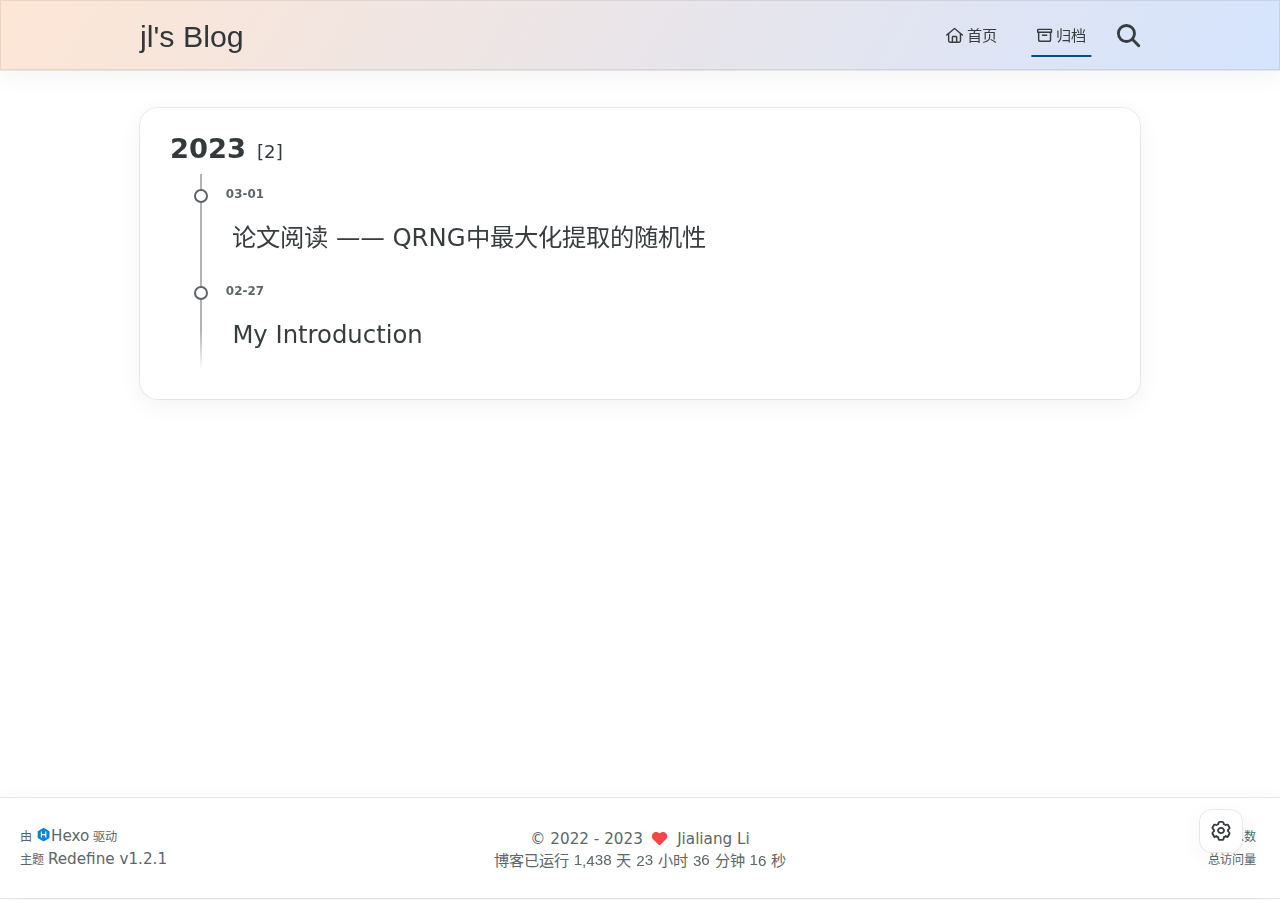
==== commit 4ccb5403: "Site updated: 2023-03-16 16:57:46" ====
--- a/archives/index.html
+++ b/archives/index.html
@@ -5,7 +5,7 @@
     <meta name="viewport" content="width=device-width, initial-scale=1">
     <meta name="keywords" content="Hexo Theme Redefine">
     <meta name="description" content="Hexo Theme Redefine">
-    <meta name="author" content="Jialiang Li# Author name">
+    <meta name="author" content="Jialiang Li">
     <link rel="apple-touch-icon" sizes="180x180" href="/images/apple-touch-icon-redefine.png">
     
     <!--- Seo Part-->
@@ -48,7 +48,7 @@
     <script id="hexo-configurations">
     let REDEFINE = window.REDEFINE || {};
     REDEFINE.hexo_config = {"hostname":"jlfcrnm.cn","root":"/","language":"zh-CN","path":"search.xml"};
-    REDEFINE.theme_config = {"toc":{"enable":true,"number":false,"expand_all":true,"init_open":true},"style":{"primary_color":"#005080","avatar":"/images/avatar.jpg","favicon":"/images/redefine-logo.svg","og_image":{"enable":false,"image_url":null},"article_img_align":"center","right_side_width":"210px","content_max_width":"1000px","nav_color":{"left":"#f78736","right":"#367df7","transparency":35},"hover":{"shadow":true,"scale":false},"first_screen":{"enable":true,"background_image":{"light":"/images/lotus.jpg","dark":"/images/lotus.jpg"},"title_color":{"light":"#fff","dark":"#d1d1b6"},"font_sizes":{"title":"2.8rem","subtitle":"1.5rem"},"line_height":1.2,"title":"jl's Blog","subtitle":{"enable":true,"list":["Just Be Yourself."]},"custom_font":{"enable":false,"font_family":null,"font_url":null}},"scroll":{"progress_bar":{"enable":true},"percent":{"enable":false}}},"local_search":{"enable":true,"preload":true},"code_block":{"copy":true,"style":"mac","custom_font":{"enable":false,"font_family":null,"font_url":null}},"pjax":{"enable":true},"lazyload":{"enable":true},"version":"1.2.1","friend_links":{"columns":2},"home_article":{"date_format":"auto","category":{"enable":true,"limit":3},"tag":{"enable":true,"limit":3}},"plugins":{"aplayer":{"enable":false,"audio":[{"name":null,"artist":null,"url":null,"cover":null},{"name":null,"artist":null,"url":null,"cover":null}]},"mermaid":{"enable":false,"version":"9.3.0"}}};
+    REDEFINE.theme_config = {"toc":{"enable":true,"number":false,"expand_all":true,"init_open":true},"style":{"primary_color":"#005080","avatar":"/images/avatar.jpg","favicon":"/images/redefine-logo.svg","og_image":{"enable":false,"image_url":null},"article_img_align":"center","right_side_width":"210px","content_max_width":"1000px","nav_color":{"left":"#f78736","right":"#367df7","transparency":35},"hover":{"shadow":true,"scale":false},"first_screen":{"enable":true,"background_image":{"light":"/images/wallhaven-wqery6-light.webp","dark":"/images/wallhaven-wqery6-dark.webp"},"title_color":{"light":"#fff","dark":"#d1d1b6"},"font_sizes":{"title":"2.8rem","subtitle":"1.5rem"},"line_height":1.2,"title":"jl's Blog","subtitle":{"enable":true,"list":["Just Be Yourself."]},"custom_font":{"enable":false,"font_family":null,"font_url":null}},"scroll":{"progress_bar":{"enable":true},"percent":{"enable":false}}},"local_search":{"enable":true,"preload":true},"code_block":{"copy":true,"style":"mac","custom_font":{"enable":false,"font_family":null,"font_url":null}},"pjax":{"enable":true},"lazyload":{"enable":true},"version":"1.2.1","friend_links":{"columns":2},"home_article":{"date_format":"auto","category":{"enable":true,"limit":3},"tag":{"enable":true,"limit":3}},"plugins":{"aplayer":{"enable":false,"audio":[{"name":null,"artist":null,"url":null,"cover":null},{"name":null,"artist":null,"url":null,"cover":null}]},"mermaid":{"enable":false,"version":"9.3.0"}}};
     REDEFINE.language_ago = {"second":"%s 秒前","minute":"%s 分钟前","hour":"%s 小时前","day":"%s 天前","week":"%s 周前","month":"%s 个月前","year":"%s 年前"};
   </script>
     
@@ -260,7 +260,7 @@
               <span>2022</span>
               -
             
-            2023&nbsp;&nbsp;<i class="fa-solid fa-heart fa-beat" style="--fa-animation-duration: 0.5s; color: #f54545"></i>&nbsp;&nbsp;<a href="/">Jialiang Li# Author name</a>
+            2023&nbsp;&nbsp;<i class="fa-solid fa-heart fa-beat" style="--fa-animation-duration: 0.5s; color: #f54545"></i>&nbsp;&nbsp;<a href="/">Jialiang Li</a>
         </div>
         
             <script async data-pjax src="//busuanzi.ibruce.info/busuanzi/2.3/busuanzi.pure.mini.js"></script>
--- a/css/style.css
+++ b/css/style.css
@@ -157,7 +157,7 @@
   --note-type-title-bg: #fdf3e9;
   --note-black-title-bg: #e9e9e9;
   --note-purple-title-bg: #f9e9fd;
-  --first-screen-img: url("/images/lotus.jpg");
+  --first-screen-img: url("/images/wallhaven-wqery6-light.webp");
   --first-screen-text-color: #fff;
   --first-screen-icons-container-border-color: rgba(255,255,255,0.35);
   --first-screen-icons-container-background-color: rgba(255,255,255,0.3);
@@ -202,7 +202,7 @@
     --note-type-title-bg: #fdf3e9;
     --note-black-title-bg: #e9e9e9;
     --note-purple-title-bg: #f9e9fd;
-    --first-screen-img: url("/images/lotus.jpg");
+    --first-screen-img: url("/images/wallhaven-wqery6-light.webp");
     --first-screen-text-color: #fff;
     --first-screen-icons-container-border-color: rgba(255,255,255,0.35);
     --first-screen-icons-container-background-color: rgba(255,255,255,0.3);
@@ -248,7 +248,7 @@
     --note-type-title-bg: #4e3a1e;
     --note-black-title-bg: #1e1e1e;
     --note-purple-title-bg: #4e1e4e;
-    --first-screen-img: url("/images/lotus.jpg");
+    --first-screen-img: url("/images/wallhaven-wqery6-dark.webp");
     --first-screen-text-color: #d1d1b6;
     --first-screen-icons-container-border-color: rgba(197,197,197,0.35);
     --first-screen-icons-container-background-color: rgba(197,197,197,0.3);
@@ -293,7 +293,7 @@
   --note-type-title-bg: #fdf3e9;
   --note-black-title-bg: #e9e9e9;
   --note-purple-title-bg: #f9e9fd;
-  --first-screen-img: url("/images/lotus.jpg");
+  --first-screen-img: url("/images/wallhaven-wqery6-light.webp");
   --first-screen-text-color: #fff;
   --first-screen-icons-container-border-color: rgba(255,255,255,0.35);
   --first-screen-icons-container-background-color: rgba(255,255,255,0.3);
@@ -337,7 +337,7 @@
   --note-type-title-bg: #4e3a1e;
   --note-black-title-bg: #1e1e1e;
   --note-purple-title-bg: #4e1e4e;
-  --first-screen-img: url("/images/lotus.jpg");
+  --first-screen-img: url("/images/wallhaven-wqery6-dark.webp");
   --first-screen-text-color: #d1d1b6;
   --first-screen-icons-container-border-color: rgba(197,197,197,0.35);
   --first-screen-icons-container-background-color: rgba(197,197,197,0.3);
@@ -381,7 +381,7 @@
   --note-type-title-bg: #fdf3e9;
   --note-black-title-bg: #e9e9e9;
   --note-purple-title-bg: #f9e9fd;
-  --first-screen-img: url("/images/lotus.jpg");
+  --first-screen-img: url("/images/wallhaven-wqery6-light.webp");
   --first-screen-text-color: #fff;
   --first-screen-icons-container-border-color: rgba(255,255,255,0.35);
   --first-screen-icons-container-background-color: rgba(255,255,255,0.3);
@@ -426,7 +426,7 @@
     --note-type-title-bg: #fdf3e9;
     --note-black-title-bg: #e9e9e9;
     --note-purple-title-bg: #f9e9fd;
-    --first-screen-img: url("/images/lotus.jpg");
+    --first-screen-img: url("/images/wallhaven-wqery6-light.webp");
     --first-screen-text-color: #fff;
     --first-screen-icons-container-border-color: rgba(255,255,255,0.35);
     --first-screen-icons-container-background-color: rgba(255,255,255,0.3);
@@ -472,7 +472,7 @@
     --note-type-title-bg: #4e3a1e;
     --note-black-title-bg: #1e1e1e;
     --note-purple-title-bg: #4e1e4e;
-    --first-screen-img: url("/images/lotus.jpg");
+    --first-screen-img: url("/images/wallhaven-wqery6-dark.webp");
     --first-screen-text-color: #d1d1b6;
     --first-screen-icons-container-border-color: rgba(197,197,197,0.35);
     --first-screen-icons-container-background-color: rgba(197,197,197,0.3);
@@ -517,7 +517,7 @@
   --note-type-title-bg: #fdf3e9;
   --note-black-title-bg: #e9e9e9;
   --note-purple-title-bg: #f9e9fd;
-  --first-screen-img: url("/images/lotus.jpg");
+  --first-screen-img: url("/images/wallhaven-wqery6-light.webp");
   --first-screen-text-color: #fff;
   --first-screen-icons-container-border-color: rgba(255,255,255,0.35);
   --first-screen-icons-container-background-color: rgba(255,255,255,0.3);
@@ -561,7 +561,7 @@
   --note-type-title-bg: #4e3a1e;
   --note-black-title-bg: #1e1e1e;
   --note-purple-title-bg: #4e1e4e;
-  --first-screen-img: url("/images/lotus.jpg");
+  --first-screen-img: url("/images/wallhaven-wqery6-dark.webp");
   --first-screen-text-color: #d1d1b6;
   --first-screen-icons-container-border-color: rgba(197,197,197,0.35);
   --first-screen-icons-container-background-color: rgba(197,197,197,0.3);
@@ -1095,7 +1095,7 @@
   --note-type-title-bg: #fdf3e9;
   --note-black-title-bg: #e9e9e9;
   --note-purple-title-bg: #f9e9fd;
-  --first-screen-img: url("/images/lotus.jpg");
+  --first-screen-img: url("/images/wallhaven-wqery6-light.webp");
   --first-screen-text-color: #fff;
   --first-screen-icons-container-border-color: rgba(255,255,255,0.35);
   --first-screen-icons-container-background-color: rgba(255,255,255,0.3);
@@ -1140,7 +1140,7 @@
     --note-type-title-bg: #fdf3e9;
     --note-black-title-bg: #e9e9e9;
     --note-purple-title-bg: #f9e9fd;
-    --first-screen-img: url("/images/lotus.jpg");
+    --first-screen-img: url("/images/wallhaven-wqery6-light.webp");
     --first-screen-text-color: #fff;
     --first-screen-icons-container-border-color: rgba(255,255,255,0.35);
     --first-screen-icons-container-background-color: rgba(255,255,255,0.3);
@@ -1186,7 +1186,7 @@
     --note-type-title-bg: #4e3a1e;
     --note-black-title-bg: #1e1e1e;
     --note-purple-title-bg: #4e1e4e;
-    --first-screen-img: url("/images/lotus.jpg");
+    --first-screen-img: url("/images/wallhaven-wqery6-dark.webp");
     --first-screen-text-color: #d1d1b6;
     --first-screen-icons-container-border-color: rgba(197,197,197,0.35);
     --first-screen-icons-container-background-color: rgba(197,197,197,0.3);
@@ -1231,7 +1231,7 @@
   --note-type-title-bg: #fdf3e9;
   --note-black-title-bg: #e9e9e9;
   --note-purple-title-bg: #f9e9fd;
-  --first-screen-img: url("/images/lotus.jpg");
+  --first-screen-img: url("/images/wallhaven-wqery6-light.webp");
   --first-screen-text-color: #fff;
   --first-screen-icons-container-border-color: rgba(255,255,255,0.35);
   --first-screen-icons-container-background-color: rgba(255,255,255,0.3);
@@ -1275,7 +1275,7 @@
   --note-type-title-bg: #4e3a1e;
   --note-black-title-bg: #1e1e1e;
   --note-purple-title-bg: #4e1e4e;
-  --first-screen-img: url("/images/lotus.jpg");
+  --first-screen-img: url("/images/wallhaven-wqery6-dark.webp");
   --first-screen-text-color: #d1d1b6;
   --first-screen-icons-container-border-color: rgba(197,197,197,0.35);
   --first-screen-icons-container-background-color: rgba(197,197,197,0.3);
@@ -1744,7 +1744,7 @@
   --note-type-title-bg: #fdf3e9;
   --note-black-title-bg: #e9e9e9;
   --note-purple-title-bg: #f9e9fd;
-  --first-screen-img: url("/images/lotus.jpg");
+  --first-screen-img: url("/images/wallhaven-wqery6-light.webp");
   --first-screen-text-color: #fff;
   --first-screen-icons-container-border-color: rgba(255,255,255,0.35);
   --first-screen-icons-container-background-color: rgba(255,255,255,0.3);
@@ -1789,7 +1789,7 @@
     --note-type-title-bg: #fdf3e9;
     --note-black-title-bg: #e9e9e9;
     --note-purple-title-bg: #f9e9fd;
-    --first-screen-img: url("/images/lotus.jpg");
+    --first-screen-img: url("/images/wallhaven-wqery6-light.webp");
     --first-screen-text-color: #fff;
     --first-screen-icons-container-border-color: rgba(255,255,255,0.35);
     --first-screen-icons-container-background-color: rgba(255,255,255,0.3);
@@ -1835,7 +1835,7 @@
     --note-type-title-bg: #4e3a1e;
     --note-black-title-bg: #1e1e1e;
     --note-purple-title-bg: #4e1e4e;
-    --first-screen-img: url("/images/lotus.jpg");
+    --first-screen-img: url("/images/wallhaven-wqery6-dark.webp");
     --first-screen-text-color: #d1d1b6;
     --first-screen-icons-container-border-color: rgba(197,197,197,0.35);
     --first-screen-icons-container-background-color: rgba(197,197,197,0.3);
@@ -1880,7 +1880,7 @@
   --note-type-title-bg: #fdf3e9;
   --note-black-title-bg: #e9e9e9;
   --note-purple-title-bg: #f9e9fd;
-  --first-screen-img: url("/images/lotus.jpg");
+  --first-screen-img: url("/images/wallhaven-wqery6-light.webp");
   --first-screen-text-color: #fff;
   --first-screen-icons-container-border-color: rgba(255,255,255,0.35);
   --first-screen-icons-container-background-color: rgba(255,255,255,0.3);
@@ -1924,7 +1924,7 @@
   --note-type-title-bg: #4e3a1e;
   --note-black-title-bg: #1e1e1e;
   --note-purple-title-bg: #4e1e4e;
-  --first-screen-img: url("/images/lotus.jpg");
+  --first-screen-img: url("/images/wallhaven-wqery6-dark.webp");
   --first-screen-text-color: #d1d1b6;
   --first-screen-icons-container-border-color: rgba(197,197,197,0.35);
   --first-screen-icons-container-background-color: rgba(197,197,197,0.3);
@@ -2082,7 +2082,7 @@
   --note-type-title-bg: #fdf3e9;
   --note-black-title-bg: #e9e9e9;
   --note-purple-title-bg: #f9e9fd;
-  --first-screen-img: url("/images/lotus.jpg");
+  --first-screen-img: url("/images/wallhaven-wqery6-light.webp");
   --first-screen-text-color: #fff;
   --first-screen-icons-container-border-color: rgba(255,255,255,0.35);
   --first-screen-icons-container-background-color: rgba(255,255,255,0.3);
@@ -2127,7 +2127,7 @@
     --note-type-title-bg: #fdf3e9;
     --note-black-title-bg: #e9e9e9;
     --note-purple-title-bg: #f9e9fd;
-    --first-screen-img: url("/images/lotus.jpg");
+    --first-screen-img: url("/images/wallhaven-wqery6-light.webp");
     --first-screen-text-color: #fff;
     --first-screen-icons-container-border-color: rgba(255,255,255,0.35);
     --first-screen-icons-container-background-color: rgba(255,255,255,0.3);
@@ -2173,7 +2173,7 @@
     --note-type-title-bg: #4e3a1e;
     --note-black-title-bg: #1e1e1e;
     --note-purple-title-bg: #4e1e4e;
-    --first-screen-img: url("/images/lotus.jpg");
+    --first-screen-img: url("/images/wallhaven-wqery6-dark.webp");
     --first-screen-text-color: #d1d1b6;
     --first-screen-icons-container-border-color: rgba(197,197,197,0.35);
     --first-screen-icons-container-background-color: rgba(197,197,197,0.3);
@@ -2218,7 +2218,7 @@
   --note-type-title-bg: #fdf3e9;
   --note-black-title-bg: #e9e9e9;
   --note-purple-title-bg: #f9e9fd;
-  --first-screen-img: url("/images/lotus.jpg");
+  --first-screen-img: url("/images/wallhaven-wqery6-light.webp");
   --first-screen-text-color: #fff;
   --first-screen-icons-container-border-color: rgba(255,255,255,0.35);
   --first-screen-icons-container-background-color: rgba(255,255,255,0.3);
@@ -2262,7 +2262,7 @@
   --note-type-title-bg: #4e3a1e;
   --note-black-title-bg: #1e1e1e;
   --note-purple-title-bg: #4e1e4e;
-  --first-screen-img: url("/images/lotus.jpg");
+  --first-screen-img: url("/images/wallhaven-wqery6-dark.webp");
   --first-screen-text-color: #d1d1b6;
   --first-screen-icons-container-border-color: rgba(197,197,197,0.35);
   --first-screen-icons-container-background-color: rgba(197,197,197,0.3);
@@ -2478,7 +2478,7 @@
   --note-type-title-bg: #fdf3e9;
   --note-black-title-bg: #e9e9e9;
   --note-purple-title-bg: #f9e9fd;
-  --first-screen-img: url("/images/lotus.jpg");
+  --first-screen-img: url("/images/wallhaven-wqery6-light.webp");
   --first-screen-text-color: #fff;
   --first-screen-icons-container-border-color: rgba(255,255,255,0.35);
   --first-screen-icons-container-background-color: rgba(255,255,255,0.3);
@@ -2523,7 +2523,7 @@
     --note-type-title-bg: #fdf3e9;
     --note-black-title-bg: #e9e9e9;
     --note-purple-title-bg: #f9e9fd;
-    --first-screen-img: url("/images/lotus.jpg");
+    --first-screen-img: url("/images/wallhaven-wqery6-light.webp");
     --first-screen-text-color: #fff;
     --first-screen-icons-container-border-color: rgba(255,255,255,0.35);
     --first-screen-icons-container-background-color: rgba(255,255,255,0.3);
@@ -2569,7 +2569,7 @@
     --note-type-title-bg: #4e3a1e;
     --note-black-title-bg: #1e1e1e;
     --note-purple-title-bg: #4e1e4e;
-    --first-screen-img: url("/images/lotus.jpg");
+    --first-screen-img: url("/images/wallhaven-wqery6-dark.webp");
     --first-screen-text-color: #d1d1b6;
     --first-screen-icons-container-border-color: rgba(197,197,197,0.35);
     --first-screen-icons-container-background-color: rgba(197,197,197,0.3);
@@ -2614,7 +2614,7 @@
   --note-type-title-bg: #fdf3e9;
   --note-black-title-bg: #e9e9e9;
   --note-purple-title-bg: #f9e9fd;
-  --first-screen-img: url("/images/lotus.jpg");
+  --first-screen-img: url("/images/wallhaven-wqery6-light.webp");
   --first-screen-text-color: #fff;
   --first-screen-icons-container-border-color: rgba(255,255,255,0.35);
   --first-screen-icons-container-background-color: rgba(255,255,255,0.3);
@@ -2658,7 +2658,7 @@
   --note-type-title-bg: #4e3a1e;
   --note-black-title-bg: #1e1e1e;
   --note-purple-title-bg: #4e1e4e;
-  --first-screen-img: url("/images/lotus.jpg");
+  --first-screen-img: url("/images/wallhaven-wqery6-dark.webp");
   --first-screen-text-color: #d1d1b6;
   --first-screen-icons-container-border-color: rgba(197,197,197,0.35);
   --first-screen-icons-container-background-color: rgba(197,197,197,0.3);
@@ -3038,7 +3038,7 @@
   --note-type-title-bg: #fdf3e9;
   --note-black-title-bg: #e9e9e9;
   --note-purple-title-bg: #f9e9fd;
-  --first-screen-img: url("/images/lotus.jpg");
+  --first-screen-img: url("/images/wallhaven-wqery6-light.webp");
   --first-screen-text-color: #fff;
   --first-screen-icons-container-border-color: rgba(255,255,255,0.35);
   --first-screen-icons-container-background-color: rgba(255,255,255,0.3);
@@ -3083,7 +3083,7 @@
     --note-type-title-bg: #fdf3e9;
     --note-black-title-bg: #e9e9e9;
     --note-purple-title-bg: #f9e9fd;
-    --first-screen-img: url("/images/lotus.jpg");
+    --first-screen-img: url("/images/wallhaven-wqery6-light.webp");
     --first-screen-text-color: #fff;
     --first-screen-icons-container-border-color: rgba(255,255,255,0.35);
     --first-screen-icons-container-background-color: rgba(255,255,255,0.3);
@@ -3129,7 +3129,7 @@
     --note-type-title-bg: #4e3a1e;
     --note-black-title-bg: #1e1e1e;
     --note-purple-title-bg: #4e1e4e;
-    --first-screen-img: url("/images/lotus.jpg");
+    --first-screen-img: url("/images/wallhaven-wqery6-dark.webp");
     --first-screen-text-color: #d1d1b6;
     --first-screen-icons-container-border-color: rgba(197,197,197,0.35);
     --first-screen-icons-container-background-color: rgba(197,197,197,0.3);
@@ -3174,7 +3174,7 @@
   --note-type-title-bg: #fdf3e9;
   --note-black-title-bg: #e9e9e9;
   --note-purple-title-bg: #f9e9fd;
-  --first-screen-img: url("/images/lotus.jpg");
+  --first-screen-img: url("/images/wallhaven-wqery6-light.webp");
   --first-screen-text-color: #fff;
   --first-screen-icons-container-border-color: rgba(255,255,255,0.35);
   --first-screen-icons-container-background-color: rgba(255,255,255,0.3);
@@ -3218,7 +3218,7 @@
   --note-type-title-bg: #4e3a1e;
   --note-black-title-bg: #1e1e1e;
   --note-purple-title-bg: #4e1e4e;
-  --first-screen-img: url("/images/lotus.jpg");
+  --first-screen-img: url("/images/wallhaven-wqery6-dark.webp");
   --first-screen-text-color: #d1d1b6;
   --first-screen-icons-container-border-color: rgba(197,197,197,0.35);
   --first-screen-icons-container-background-color: rgba(197,197,197,0.3);
@@ -3749,7 +3749,7 @@
   --note-type-title-bg: #fdf3e9;
   --note-black-title-bg: #e9e9e9;
   --note-purple-title-bg: #f9e9fd;
-  --first-screen-img: url("/images/lotus.jpg");
+  --first-screen-img: url("/images/wallhaven-wqery6-light.webp");
   --first-screen-text-color: #fff;
   --first-screen-icons-container-border-color: rgba(255,255,255,0.35);
   --first-screen-icons-container-background-color: rgba(255,255,255,0.3);
@@ -3794,7 +3794,7 @@
     --note-type-title-bg: #fdf3e9;
     --note-black-title-bg: #e9e9e9;
     --note-purple-title-bg: #f9e9fd;
-    --first-screen-img: url("/images/lotus.jpg");
+    --first-screen-img: url("/images/wallhaven-wqery6-light.webp");
     --first-screen-text-color: #fff;
     --first-screen-icons-container-border-color: rgba(255,255,255,0.35);
     --first-screen-icons-container-background-color: rgba(255,255,255,0.3);
@@ -3840,7 +3840,7 @@
     --note-type-title-bg: #4e3a1e;
     --note-black-title-bg: #1e1e1e;
     --note-purple-title-bg: #4e1e4e;
-    --first-screen-img: url("/images/lotus.jpg");
+    --first-screen-img: url("/images/wallhaven-wqery6-dark.webp");
     --first-screen-text-color: #d1d1b6;
     --first-screen-icons-container-border-color: rgba(197,197,197,0.35);
     --first-screen-icons-container-background-color: rgba(197,197,197,0.3);
@@ -3885,7 +3885,7 @@
   --note-type-title-bg: #fdf3e9;
   --note-black-title-bg: #e9e9e9;
   --note-purple-title-bg: #f9e9fd;
-  --first-screen-img: url("/images/lotus.jpg");
+  --first-screen-img: url("/images/wallhaven-wqery6-light.webp");
   --first-screen-text-color: #fff;
   --first-screen-icons-container-border-color: rgba(255,255,255,0.35);
   --first-screen-icons-container-background-color: rgba(255,255,255,0.3);
@@ -3929,7 +3929,7 @@
   --note-type-title-bg: #4e3a1e;
   --note-black-title-bg: #1e1e1e;
   --note-purple-title-bg: #4e1e4e;
-  --first-screen-img: url("/images/lotus.jpg");
+  --first-screen-img: url("/images/wallhaven-wqery6-dark.webp");
   --first-screen-text-color: #d1d1b6;
   --first-screen-icons-container-border-color: rgba(197,197,197,0.35);
   --first-screen-icons-container-background-color: rgba(197,197,197,0.3);
@@ -4060,7 +4060,7 @@
   --note-type-title-bg: #fdf3e9;
   --note-black-title-bg: #e9e9e9;
   --note-purple-title-bg: #f9e9fd;
-  --first-screen-img: url("/images/lotus.jpg");
+  --first-screen-img: url("/images/wallhaven-wqery6-light.webp");
   --first-screen-text-color: #fff;
   --first-screen-icons-container-border-color: rgba(255,255,255,0.35);
   --first-screen-icons-container-background-color: rgba(255,255,255,0.3);
@@ -4105,7 +4105,7 @@
     --note-type-title-bg: #fdf3e9;
     --note-black-title-bg: #e9e9e9;
     --note-purple-title-bg: #f9e9fd;
-    --first-screen-img: url("/images/lotus.jpg");
+    --first-screen-img: url("/images/wallhaven-wqery6-light.webp");
     --first-screen-text-color: #fff;
     --first-screen-icons-container-border-color: rgba(255,255,255,0.35);
     --first-screen-icons-container-background-color: rgba(255,255,255,0.3);
@@ -4151,7 +4151,7 @@
     --note-type-title-bg: #4e3a1e;
     --note-black-title-bg: #1e1e1e;
     --note-purple-title-bg: #4e1e4e;
-    --first-screen-img: url("/images/lotus.jpg");
+    --first-screen-img: url("/images/wallhaven-wqery6-dark.webp");
     --first-screen-text-color: #d1d1b6;
     --first-screen-icons-container-border-color: rgba(197,197,197,0.35);
     --first-screen-icons-container-background-color: rgba(197,197,197,0.3);
@@ -4196,7 +4196,7 @@
   --note-type-title-bg: #fdf3e9;
   --note-black-title-bg: #e9e9e9;
   --note-purple-title-bg: #f9e9fd;
-  --first-screen-img: url("/images/lotus.jpg");
+  --first-screen-img: url("/images/wallhaven-wqery6-light.webp");
   --first-screen-text-color: #fff;
   --first-screen-icons-container-border-color: rgba(255,255,255,0.35);
   --first-screen-icons-container-background-color: rgba(255,255,255,0.3);
@@ -4240,7 +4240,7 @@
   --note-type-title-bg: #4e3a1e;
   --note-black-title-bg: #1e1e1e;
   --note-purple-title-bg: #4e1e4e;
-  --first-screen-img: url("/images/lotus.jpg");
+  --first-screen-img: url("/images/wallhaven-wqery6-dark.webp");
   --first-screen-text-color: #d1d1b6;
   --first-screen-icons-container-border-color: rgba(197,197,197,0.35);
   --first-screen-icons-container-background-color: rgba(197,197,197,0.3);
@@ -4547,7 +4547,7 @@
   --note-type-title-bg: #fdf3e9;
   --note-black-title-bg: #e9e9e9;
   --note-purple-title-bg: #f9e9fd;
-  --first-screen-img: url("/images/lotus.jpg");
+  --first-screen-img: url("/images/wallhaven-wqery6-light.webp");
   --first-screen-text-color: #fff;
   --first-screen-icons-container-border-color: rgba(255,255,255,0.35);
   --first-screen-icons-container-background-color: rgba(255,255,255,0.3);
@@ -4592,7 +4592,7 @@
     --note-type-title-bg: #fdf3e9;
     --note-black-title-bg: #e9e9e9;
     --note-purple-title-bg: #f9e9fd;
-    --first-screen-img: url("/images/lotus.jpg");
+    --first-screen-img: url("/images/wallhaven-wqery6-light.webp");
     --first-screen-text-color: #fff;
     --first-screen-icons-container-border-color: rgba(255,255,255,0.35);
     --first-screen-icons-container-background-color: rgba(255,255,255,0.3);
@@ -4638,7 +4638,7 @@
     --note-type-title-bg: #4e3a1e;
     --note-black-title-bg: #1e1e1e;
     --note-purple-title-bg: #4e1e4e;
-    --first-screen-img: url("/images/lotus.jpg");
+    --first-screen-img: url("/images/wallhaven-wqery6-dark.webp");
     --first-screen-text-color: #d1d1b6;
     --first-screen-icons-container-border-color: rgba(197,197,197,0.35);
     --first-screen-icons-container-background-color: rgba(197,197,197,0.3);
@@ -4683,7 +4683,7 @@
   --note-type-title-bg: #fdf3e9;
   --note-black-title-bg: #e9e9e9;
   --note-purple-title-bg: #f9e9fd;
-  --first-screen-img: url("/images/lotus.jpg");
+  --first-screen-img: url("/images/wallhaven-wqery6-light.webp");
   --first-screen-text-color: #fff;
   --first-screen-icons-container-border-color: rgba(255,255,255,0.35);
   --first-screen-icons-container-background-color: rgba(255,255,255,0.3);
@@ -4727,7 +4727,7 @@
   --note-type-title-bg: #4e3a1e;
   --note-black-title-bg: #1e1e1e;
   --note-purple-title-bg: #4e1e4e;
-  --first-screen-img: url("/images/lotus.jpg");
+  --first-screen-img: url("/images/wallhaven-wqery6-dark.webp");
   --first-screen-text-color: #d1d1b6;
   --first-screen-icons-container-border-color: rgba(197,197,197,0.35);
   --first-screen-icons-container-background-color: rgba(197,197,197,0.3);
@@ -5007,7 +5007,7 @@
   --note-type-title-bg: #fdf3e9;
   --note-black-title-bg: #e9e9e9;
   --note-purple-title-bg: #f9e9fd;
-  --first-screen-img: url("/images/lotus.jpg");
+  --first-screen-img: url("/images/wallhaven-wqery6-light.webp");
   --first-screen-text-color: #fff;
   --first-screen-icons-container-border-color: rgba(255,255,255,0.35);
   --first-screen-icons-container-background-color: rgba(255,255,255,0.3);
@@ -5052,7 +5052,7 @@
     --note-type-title-bg: #fdf3e9;
     --note-black-title-bg: #e9e9e9;
     --note-purple-title-bg: #f9e9fd;
-    --first-screen-img: url("/images/lotus.jpg");
+    --first-screen-img: url("/images/wallhaven-wqery6-light.webp");
     --first-screen-text-color: #fff;
     --first-screen-icons-container-border-color: rgba(255,255,255,0.35);
     --first-screen-icons-container-background-color: rgba(255,255,255,0.3);
@@ -5098,7 +5098,7 @@
     --note-type-title-bg: #4e3a1e;
     --note-black-title-bg: #1e1e1e;
     --note-purple-title-bg: #4e1e4e;
-    --first-screen-img: url("/images/lotus.jpg");
+    --first-screen-img: url("/images/wallhaven-wqery6-dark.webp");
     --first-screen-text-color: #d1d1b6;
     --first-screen-icons-container-border-color: rgba(197,197,197,0.35);
     --first-screen-icons-container-background-color: rgba(197,197,197,0.3);
@@ -5143,7 +5143,7 @@
   --note-type-title-bg: #fdf3e9;
   --note-black-title-bg: #e9e9e9;
   --note-purple-title-bg: #f9e9fd;
-  --first-screen-img: url("/images/lotus.jpg");
+  --first-screen-img: url("/images/wallhaven-wqery6-light.webp");
   --first-screen-text-color: #fff;
   --first-screen-icons-container-border-color: rgba(255,255,255,0.35);
   --first-screen-icons-container-background-color: rgba(255,255,255,0.3);
@@ -5187,7 +5187,7 @@
   --note-type-title-bg: #4e3a1e;
   --note-black-title-bg: #1e1e1e;
   --note-purple-title-bg: #4e1e4e;
-  --first-screen-img: url("/images/lotus.jpg");
+  --first-screen-img: url("/images/wallhaven-wqery6-dark.webp");
   --first-screen-text-color: #d1d1b6;
   --first-screen-icons-container-border-color: rgba(197,197,197,0.35);
   --first-screen-icons-container-background-color: rgba(197,197,197,0.3);
@@ -5389,7 +5389,7 @@
   --note-type-title-bg: #fdf3e9;
   --note-black-title-bg: #e9e9e9;
   --note-purple-title-bg: #f9e9fd;
-  --first-screen-img: url("/images/lotus.jpg");
+  --first-screen-img: url("/images/wallhaven-wqery6-light.webp");
   --first-screen-text-color: #fff;
   --first-screen-icons-container-border-color: rgba(255,255,255,0.35);
   --first-screen-icons-container-background-color: rgba(255,255,255,0.3);
@@ -5434,7 +5434,7 @@
     --note-type-title-bg: #fdf3e9;
     --note-black-title-bg: #e9e9e9;
     --note-purple-title-bg: #f9e9fd;
-    --first-screen-img: url("/images/lotus.jpg");
+    --first-screen-img: url("/images/wallhaven-wqery6-light.webp");
     --first-screen-text-color: #fff;
     --first-screen-icons-container-border-color: rgba(255,255,255,0.35);
     --first-screen-icons-container-background-color: rgba(255,255,255,0.3);
@@ -5480,7 +5480,7 @@
     --note-type-title-bg: #4e3a1e;
     --note-black-title-bg: #1e1e1e;
     --note-purple-title-bg: #4e1e4e;
-    --first-screen-img: url("/images/lotus.jpg");
+    --first-screen-img: url("/images/wallhaven-wqery6-dark.webp");
     --first-screen-text-color: #d1d1b6;
     --first-screen-icons-container-border-color: rgba(197,197,197,0.35);
     --first-screen-icons-container-background-color: rgba(197,197,197,0.3);
@@ -5525,7 +5525,7 @@
   --note-type-title-bg: #fdf3e9;
   --note-black-title-bg: #e9e9e9;
   --note-purple-title-bg: #f9e9fd;
-  --first-screen-img: url("/images/lotus.jpg");
+  --first-screen-img: url("/images/wallhaven-wqery6-light.webp");
   --first-screen-text-color: #fff;
   --first-screen-icons-container-border-color: rgba(255,255,255,0.35);
   --first-screen-icons-container-background-color: rgba(255,255,255,0.3);
@@ -5569,7 +5569,7 @@
   --note-type-title-bg: #4e3a1e;
   --note-black-title-bg: #1e1e1e;
   --note-purple-title-bg: #4e1e4e;
-  --first-screen-img: url("/images/lotus.jpg");
+  --first-screen-img: url("/images/wallhaven-wqery6-dark.webp");
   --first-screen-text-color: #d1d1b6;
   --first-screen-icons-container-border-color: rgba(197,197,197,0.35);
   --first-screen-icons-container-background-color: rgba(197,197,197,0.3);
@@ -5719,7 +5719,7 @@
   --note-type-title-bg: #fdf3e9;
   --note-black-title-bg: #e9e9e9;
   --note-purple-title-bg: #f9e9fd;
-  --first-screen-img: url("/images/lotus.jpg");
+  --first-screen-img: url("/images/wallhaven-wqery6-light.webp");
   --first-screen-text-color: #fff;
   --first-screen-icons-container-border-color: rgba(255,255,255,0.35);
   --first-screen-icons-container-background-color: rgba(255,255,255,0.3);
@@ -5764,7 +5764,7 @@
     --note-type-title-bg: #fdf3e9;
     --note-black-title-bg: #e9e9e9;
     --note-purple-title-bg: #f9e9fd;
-    --first-screen-img: url("/images/lotus.jpg");
+    --first-screen-img: url("/images/wallhaven-wqery6-light.webp");
     --first-screen-text-color: #fff;
     --first-screen-icons-container-border-color: rgba(255,255,255,0.35);
     --first-screen-icons-container-background-color: rgba(255,255,255,0.3);
@@ -5810,7 +5810,7 @@
     --note-type-title-bg: #4e3a1e;
     --note-black-title-bg: #1e1e1e;
     --note-purple-title-bg: #4e1e4e;
-    --first-screen-img: url("/images/lotus.jpg");
+    --first-screen-img: url("/images/wallhaven-wqery6-dark.webp");
     --first-screen-text-color: #d1d1b6;
     --first-screen-icons-container-border-color: rgba(197,197,197,0.35);
     --first-screen-icons-container-background-color: rgba(197,197,197,0.3);
@@ -5855,7 +5855,7 @@
   --note-type-title-bg: #fdf3e9;
   --note-black-title-bg: #e9e9e9;
   --note-purple-title-bg: #f9e9fd;
-  --first-screen-img: url("/images/lotus.jpg");
+  --first-screen-img: url("/images/wallhaven-wqery6-light.webp");
   --first-screen-text-color: #fff;
   --first-screen-icons-container-border-color: rgba(255,255,255,0.35);
   --first-screen-icons-container-background-color: rgba(255,255,255,0.3);
@@ -5899,7 +5899,7 @@
   --note-type-title-bg: #4e3a1e;
   --note-black-title-bg: #1e1e1e;
   --note-purple-title-bg: #4e1e4e;
-  --first-screen-img: url("/images/lotus.jpg");
+  --first-screen-img: url("/images/wallhaven-wqery6-dark.webp");
   --first-screen-text-color: #d1d1b6;
   --first-screen-icons-container-border-color: rgba(197,197,197,0.35);
   --first-screen-icons-container-background-color: rgba(197,197,197,0.3);
@@ -6139,7 +6139,7 @@
   --note-type-title-bg: #fdf3e9;
   --note-black-title-bg: #e9e9e9;
   --note-purple-title-bg: #f9e9fd;
-  --first-screen-img: url("/images/lotus.jpg");
+  --first-screen-img: url("/images/wallhaven-wqery6-light.webp");
   --first-screen-text-color: #fff;
   --first-screen-icons-container-border-color: rgba(255,255,255,0.35);
   --first-screen-icons-container-background-color: rgba(255,255,255,0.3);
@@ -6184,7 +6184,7 @@
     --note-type-title-bg: #fdf3e9;
     --note-black-title-bg: #e9e9e9;
     --note-purple-title-bg: #f9e9fd;
-    --first-screen-img: url("/images/lotus.jpg");
+    --first-screen-img: url("/images/wallhaven-wqery6-light.webp");
     --first-screen-text-color: #fff;
     --first-screen-icons-container-border-color: rgba(255,255,255,0.35);
     --first-screen-icons-container-background-color: rgba(255,255,255,0.3);
@@ -6230,7 +6230,7 @@
     --note-type-title-bg: #4e3a1e;
     --note-black-title-bg: #1e1e1e;
     --note-purple-title-bg: #4e1e4e;
-    --first-screen-img: url("/images/lotus.jpg");
+    --first-screen-img: url("/images/wallhaven-wqery6-dark.webp");
     --first-screen-text-color: #d1d1b6;
     --first-screen-icons-container-border-color: rgba(197,197,197,0.35);
     --first-screen-icons-container-background-color: rgba(197,197,197,0.3);
@@ -6275,7 +6275,7 @@
   --note-type-title-bg: #fdf3e9;
   --note-black-title-bg: #e9e9e9;
   --note-purple-title-bg: #f9e9fd;
-  --first-screen-img: url("/images/lotus.jpg");
+  --first-screen-img: url("/images/wallhaven-wqery6-light.webp");
   --first-screen-text-color: #fff;
   --first-screen-icons-container-border-color: rgba(255,255,255,0.35);
   --first-screen-icons-container-background-color: rgba(255,255,255,0.3);
@@ -6319,7 +6319,7 @@
   --note-type-title-bg: #4e3a1e;
   --note-black-title-bg: #1e1e1e;
   --note-purple-title-bg: #4e1e4e;
-  --first-screen-img: url("/images/lotus.jpg");
+  --first-screen-img: url("/images/wallhaven-wqery6-dark.webp");
   --first-screen-text-color: #d1d1b6;
   --first-screen-icons-container-border-color: rgba(197,197,197,0.35);
   --first-screen-icons-container-background-color: rgba(197,197,197,0.3);
@@ -6839,7 +6839,7 @@
   --note-type-title-bg: #fdf3e9;
   --note-black-title-bg: #e9e9e9;
   --note-purple-title-bg: #f9e9fd;
-  --first-screen-img: url("/images/lotus.jpg");
+  --first-screen-img: url("/images/wallhaven-wqery6-light.webp");
   --first-screen-text-color: #fff;
   --first-screen-icons-container-border-color: rgba(255,255,255,0.35);
   --first-screen-icons-container-background-color: rgba(255,255,255,0.3);
@@ -6884,7 +6884,7 @@
     --note-type-title-bg: #fdf3e9;
     --note-black-title-bg: #e9e9e9;
     --note-purple-title-bg: #f9e9fd;
-    --first-screen-img: url("/images/lotus.jpg");
+    --first-screen-img: url("/images/wallhaven-wqery6-light.webp");
     --first-screen-text-color: #fff;
     --first-screen-icons-container-border-color: rgba(255,255,255,0.35);
     --first-screen-icons-container-background-color: rgba(255,255,255,0.3);
@@ -6930,7 +6930,7 @@
     --note-type-title-bg: #4e3a1e;
     --note-black-title-bg: #1e1e1e;
     --note-purple-title-bg: #4e1e4e;
-    --first-screen-img: url("/images/lotus.jpg");
+    --first-screen-img: url("/images/wallhaven-wqery6-dark.webp");
     --first-screen-text-color: #d1d1b6;
     --first-screen-icons-container-border-color: rgba(197,197,197,0.35);
     --first-screen-icons-container-background-color: rgba(197,197,197,0.3);
@@ -6975,7 +6975,7 @@
   --note-type-title-bg: #fdf3e9;
   --note-black-title-bg: #e9e9e9;
   --note-purple-title-bg: #f9e9fd;
-  --first-screen-img: url("/images/lotus.jpg");
+  --first-screen-img: url("/images/wallhaven-wqery6-light.webp");
   --first-screen-text-color: #fff;
   --first-screen-icons-container-border-color: rgba(255,255,255,0.35);
   --first-screen-icons-container-background-color: rgba(255,255,255,0.3);
@@ -7019,7 +7019,7 @@
   --note-type-title-bg: #4e3a1e;
   --note-black-title-bg: #1e1e1e;
   --note-purple-title-bg: #4e1e4e;
-  --first-screen-img: url("/images/lotus.jpg");
+  --first-screen-img: url("/images/wallhaven-wqery6-dark.webp");
   --first-screen-text-color: #d1d1b6;
   --first-screen-icons-container-border-color: rgba(197,197,197,0.35);
   --first-screen-icons-container-background-color: rgba(197,197,197,0.3);
@@ -7117,7 +7117,7 @@
   --note-type-title-bg: #fdf3e9;
   --note-black-title-bg: #e9e9e9;
   --note-purple-title-bg: #f9e9fd;
-  --first-screen-img: url("/images/lotus.jpg");
+  --first-screen-img: url("/images/wallhaven-wqery6-light.webp");
   --first-screen-text-color: #fff;
   --first-screen-icons-container-border-color: rgba(255,255,255,0.35);
   --first-screen-icons-container-background-color: rgba(255,255,255,0.3);
@@ -7162,7 +7162,7 @@
     --note-type-title-bg: #fdf3e9;
     --note-black-title-bg: #e9e9e9;
     --note-purple-title-bg: #f9e9fd;
-    --first-screen-img: url("/images/lotus.jpg");
+    --first-screen-img: url("/images/wallhaven-wqery6-light.webp");
     --first-screen-text-color: #fff;
     --first-screen-icons-container-border-color: rgba(255,255,255,0.35);
     --first-screen-icons-container-background-color: rgba(255,255,255,0.3);
@@ -7208,7 +7208,7 @@
     --note-type-title-bg: #4e3a1e;
     --note-black-title-bg: #1e1e1e;
     --note-purple-title-bg: #4e1e4e;
-    --first-screen-img: url("/images/lotus.jpg");
+    --first-screen-img: url("/images/wallhaven-wqery6-dark.webp");
     --first-screen-text-color: #d1d1b6;
     --first-screen-icons-container-border-color: rgba(197,197,197,0.35);
     --first-screen-icons-container-background-color: rgba(197,197,197,0.3);
@@ -7253,7 +7253,7 @@
   --note-type-title-bg: #fdf3e9;
   --note-black-title-bg: #e9e9e9;
   --note-purple-title-bg: #f9e9fd;
-  --first-screen-img: url("/images/lotus.jpg");
+  --first-screen-img: url("/images/wallhaven-wqery6-light.webp");
   --first-screen-text-color: #fff;
   --first-screen-icons-container-border-color: rgba(255,255,255,0.35);
   --first-screen-icons-container-background-color: rgba(255,255,255,0.3);
@@ -7297,7 +7297,7 @@
   --note-type-title-bg: #4e3a1e;
   --note-black-title-bg: #1e1e1e;
   --note-purple-title-bg: #4e1e4e;
-  --first-screen-img: url("/images/lotus.jpg");
+  --first-screen-img: url("/images/wallhaven-wqery6-dark.webp");
   --first-screen-text-color: #d1d1b6;
   --first-screen-icons-container-border-color: rgba(197,197,197,0.35);
   --first-screen-icons-container-background-color: rgba(197,197,197,0.3);
@@ -7524,7 +7524,7 @@
   --note-type-title-bg: #fdf3e9;
   --note-black-title-bg: #e9e9e9;
   --note-purple-title-bg: #f9e9fd;
-  --first-screen-img: url("/images/lotus.jpg");
+  --first-screen-img: url("/images/wallhaven-wqery6-light.webp");
   --first-screen-text-color: #fff;
   --first-screen-icons-container-border-color: rgba(255,255,255,0.35);
   --first-screen-icons-container-background-color: rgba(255,255,255,0.3);
@@ -7569,7 +7569,7 @@
     --note-type-title-bg: #fdf3e9;
     --note-black-title-bg: #e9e9e9;
     --note-purple-title-bg: #f9e9fd;
-    --first-screen-img: url("/images/lotus.jpg");
+    --first-screen-img: url("/images/wallhaven-wqery6-light.webp");
     --first-screen-text-color: #fff;
     --first-screen-icons-container-border-color: rgba(255,255,255,0.35);
     --first-screen-icons-container-background-color: rgba(255,255,255,0.3);
@@ -7615,7 +7615,7 @@
     --note-type-title-bg: #4e3a1e;
     --note-black-title-bg: #1e1e1e;
     --note-purple-title-bg: #4e1e4e;
-    --first-screen-img: url("/images/lotus.jpg");
+    --first-screen-img: url("/images/wallhaven-wqery6-dark.webp");
     --first-screen-text-color: #d1d1b6;
     --first-screen-icons-container-border-color: rgba(197,197,197,0.35);
     --first-screen-icons-container-background-color: rgba(197,197,197,0.3);
@@ -7660,7 +7660,7 @@
   --note-type-title-bg: #fdf3e9;
   --note-black-title-bg: #e9e9e9;
   --note-purple-title-bg: #f9e9fd;
-  --first-screen-img: url("/images/lotus.jpg");
+  --first-screen-img: url("/images/wallhaven-wqery6-light.webp");
   --first-screen-text-color: #fff;
   --first-screen-icons-container-border-color: rgba(255,255,255,0.35);
   --first-screen-icons-container-background-color: rgba(255,255,255,0.3);
@@ -7704,7 +7704,7 @@
   --note-type-title-bg: #4e3a1e;
   --note-black-title-bg: #1e1e1e;
   --note-purple-title-bg: #4e1e4e;
-  --first-screen-img: url("/images/lotus.jpg");
+  --first-screen-img: url("/images/wallhaven-wqery6-dark.webp");
   --first-screen-text-color: #d1d1b6;
   --first-screen-icons-container-border-color: rgba(197,197,197,0.35);
   --first-screen-icons-container-background-color: rgba(197,197,197,0.3);
